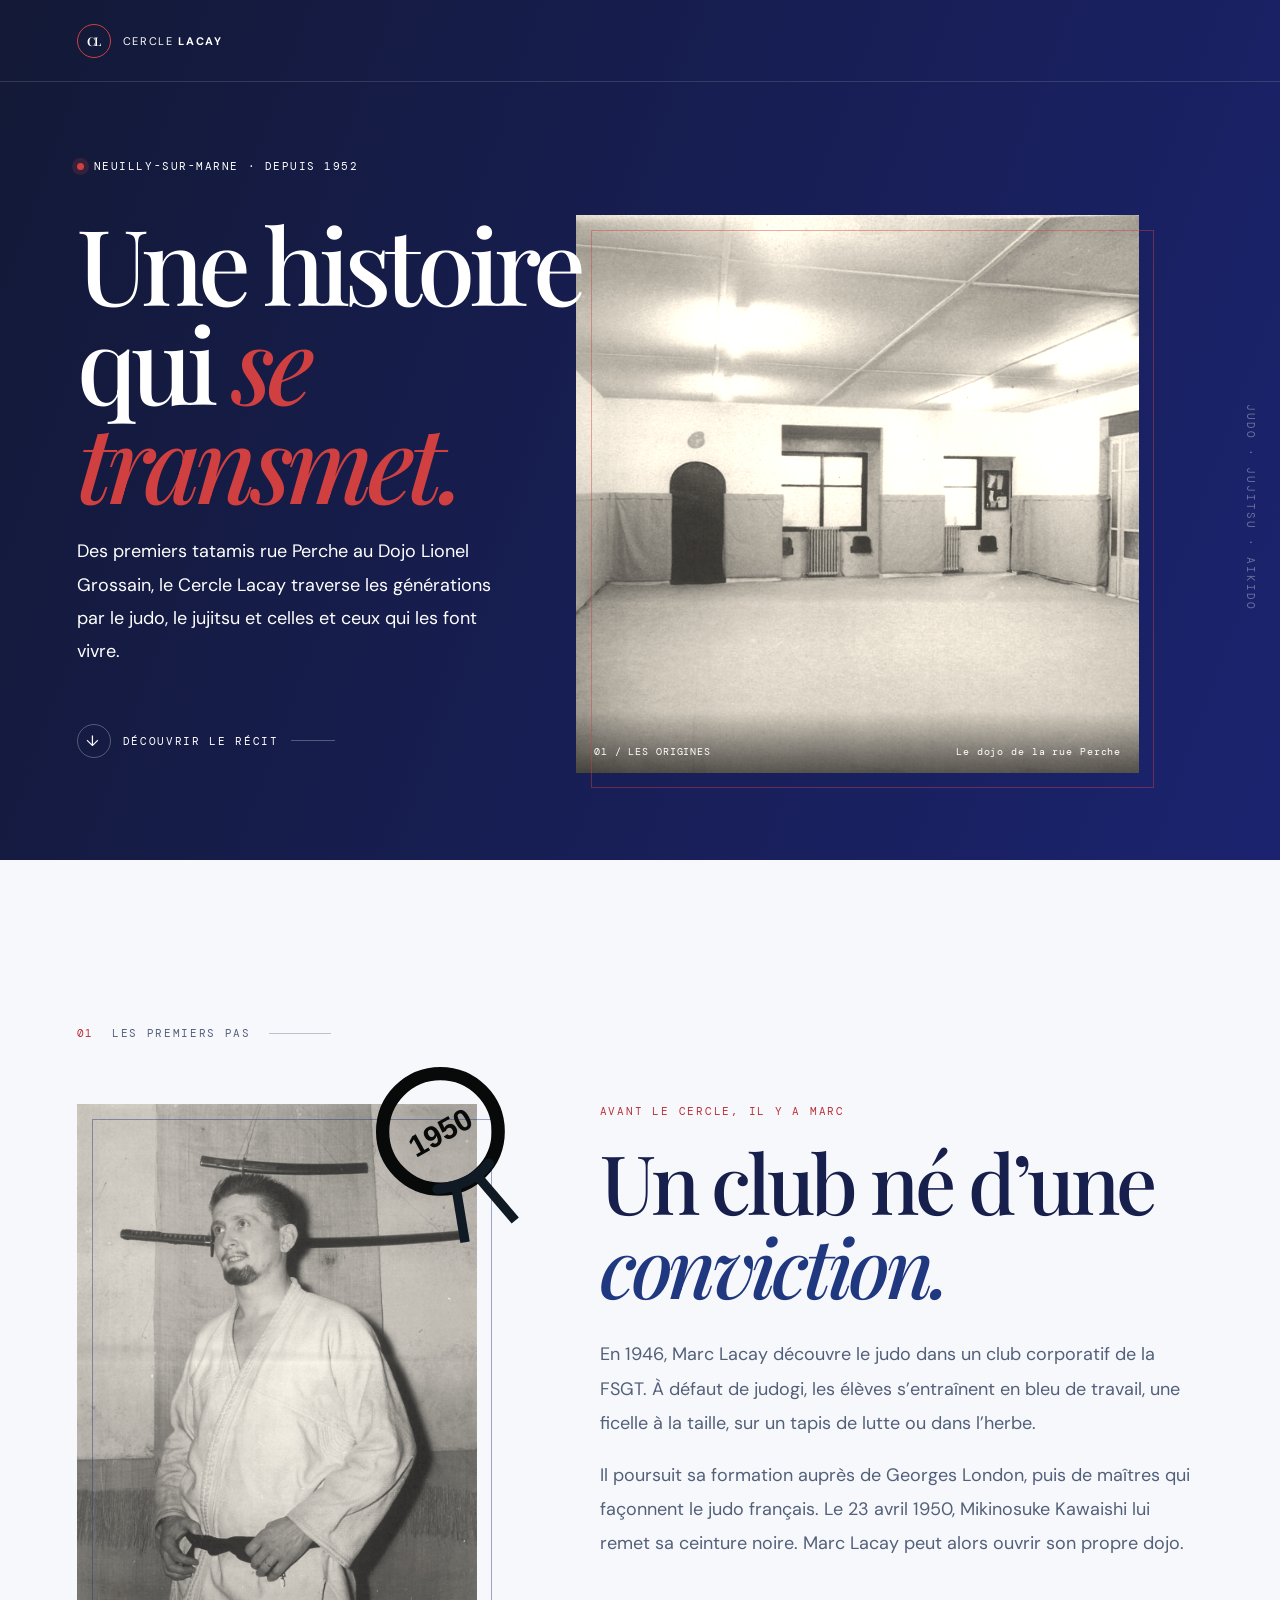
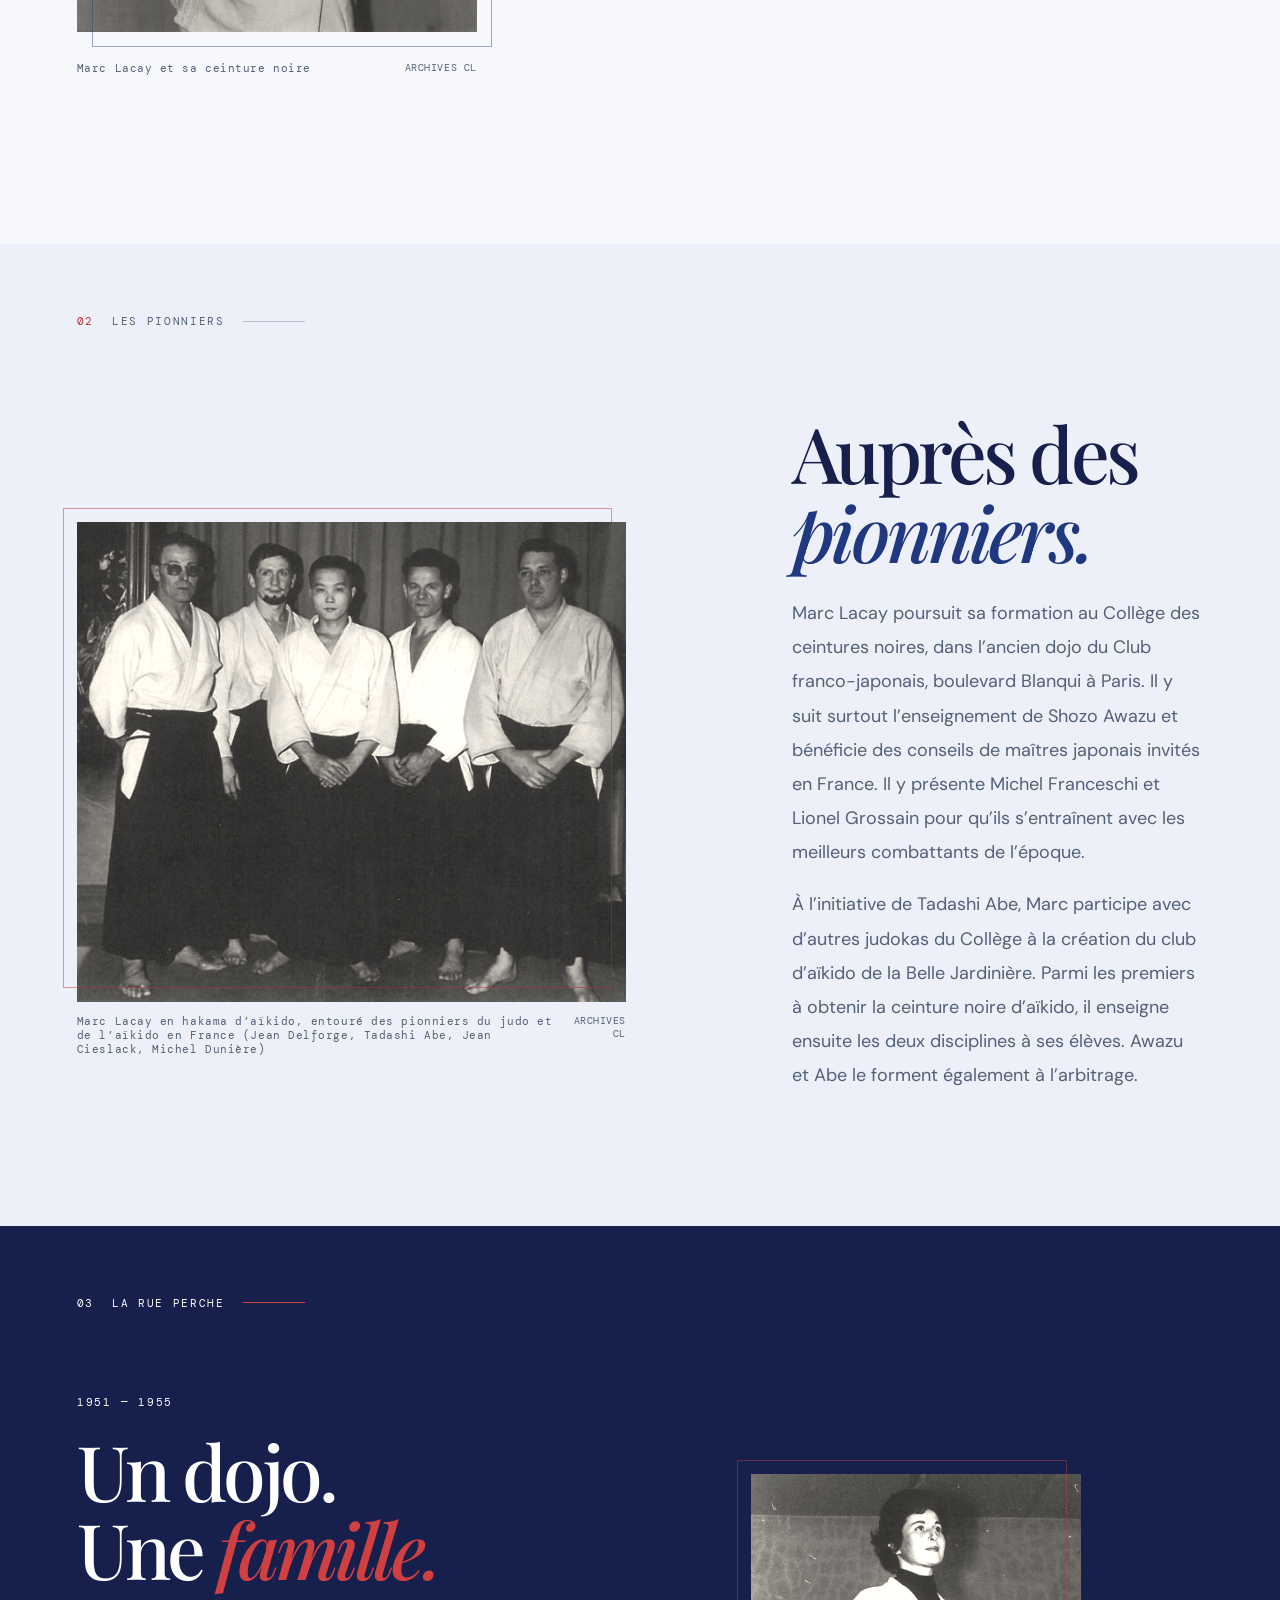
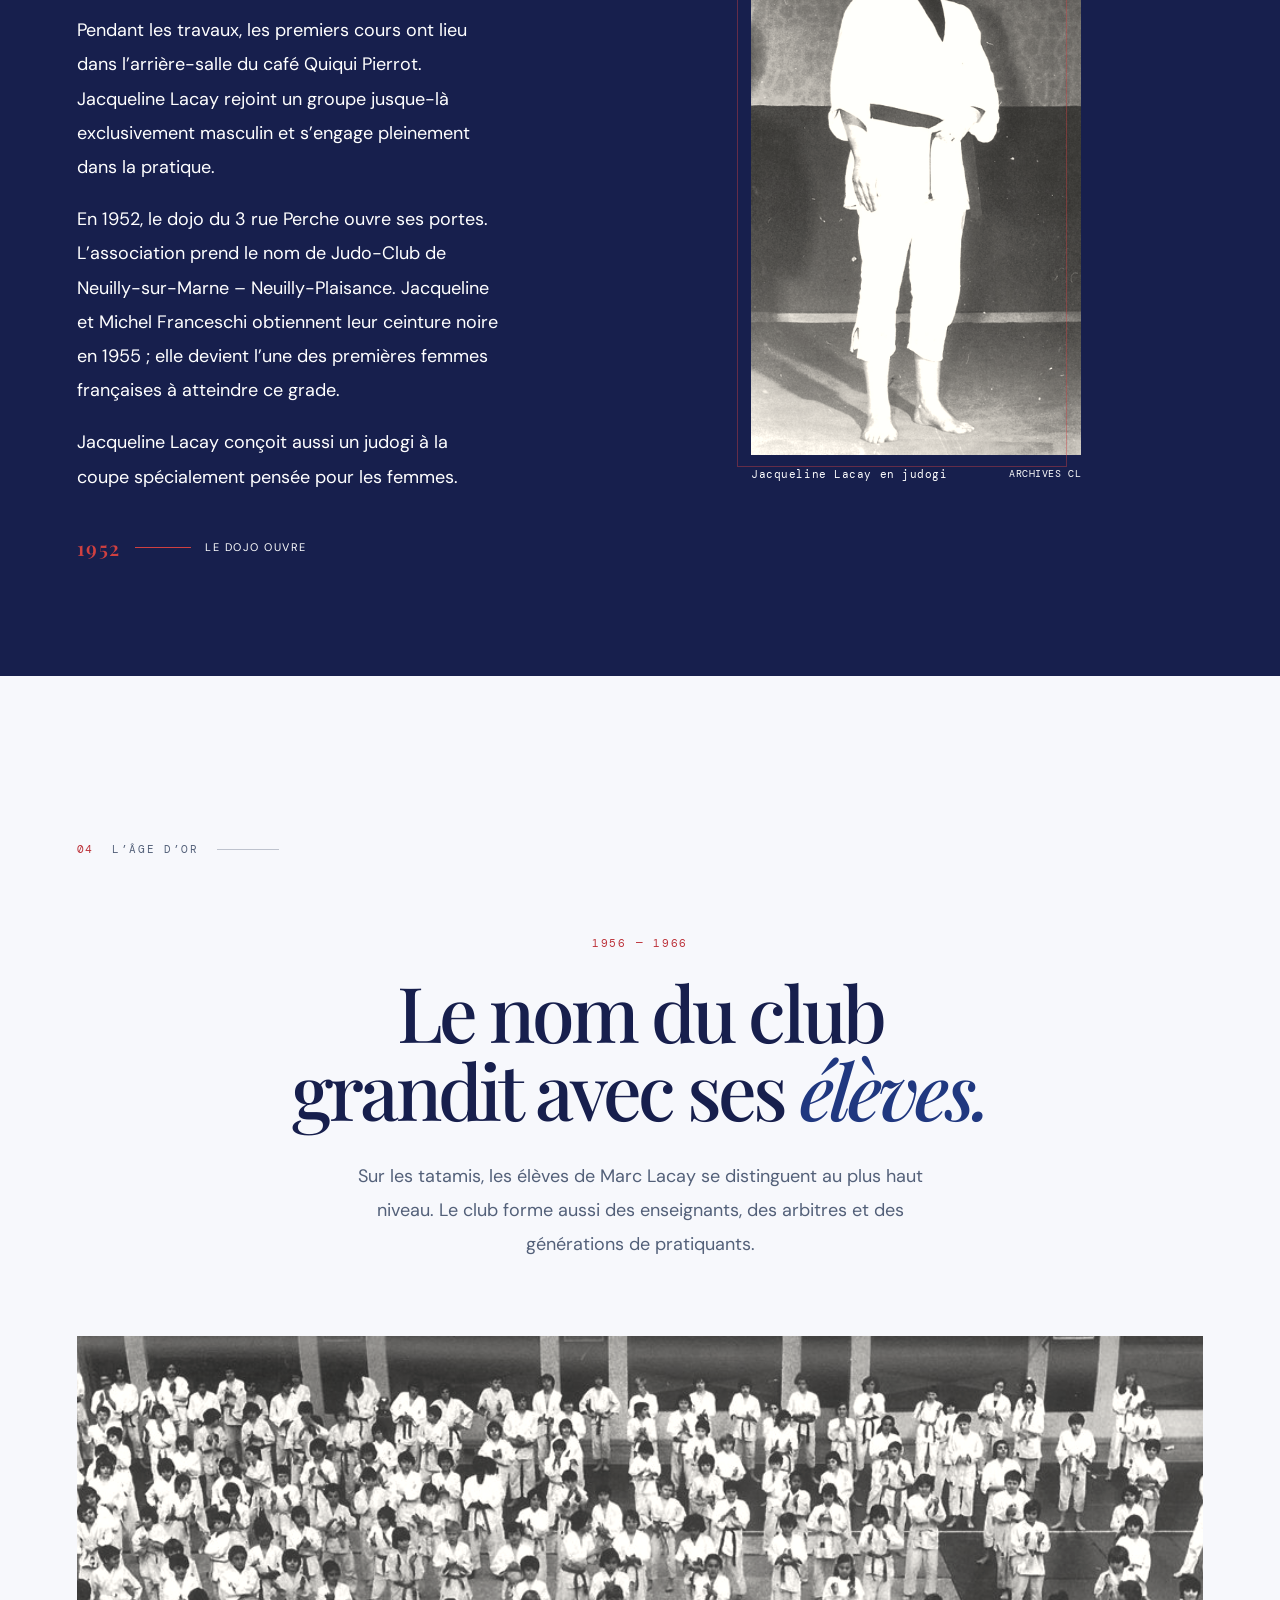
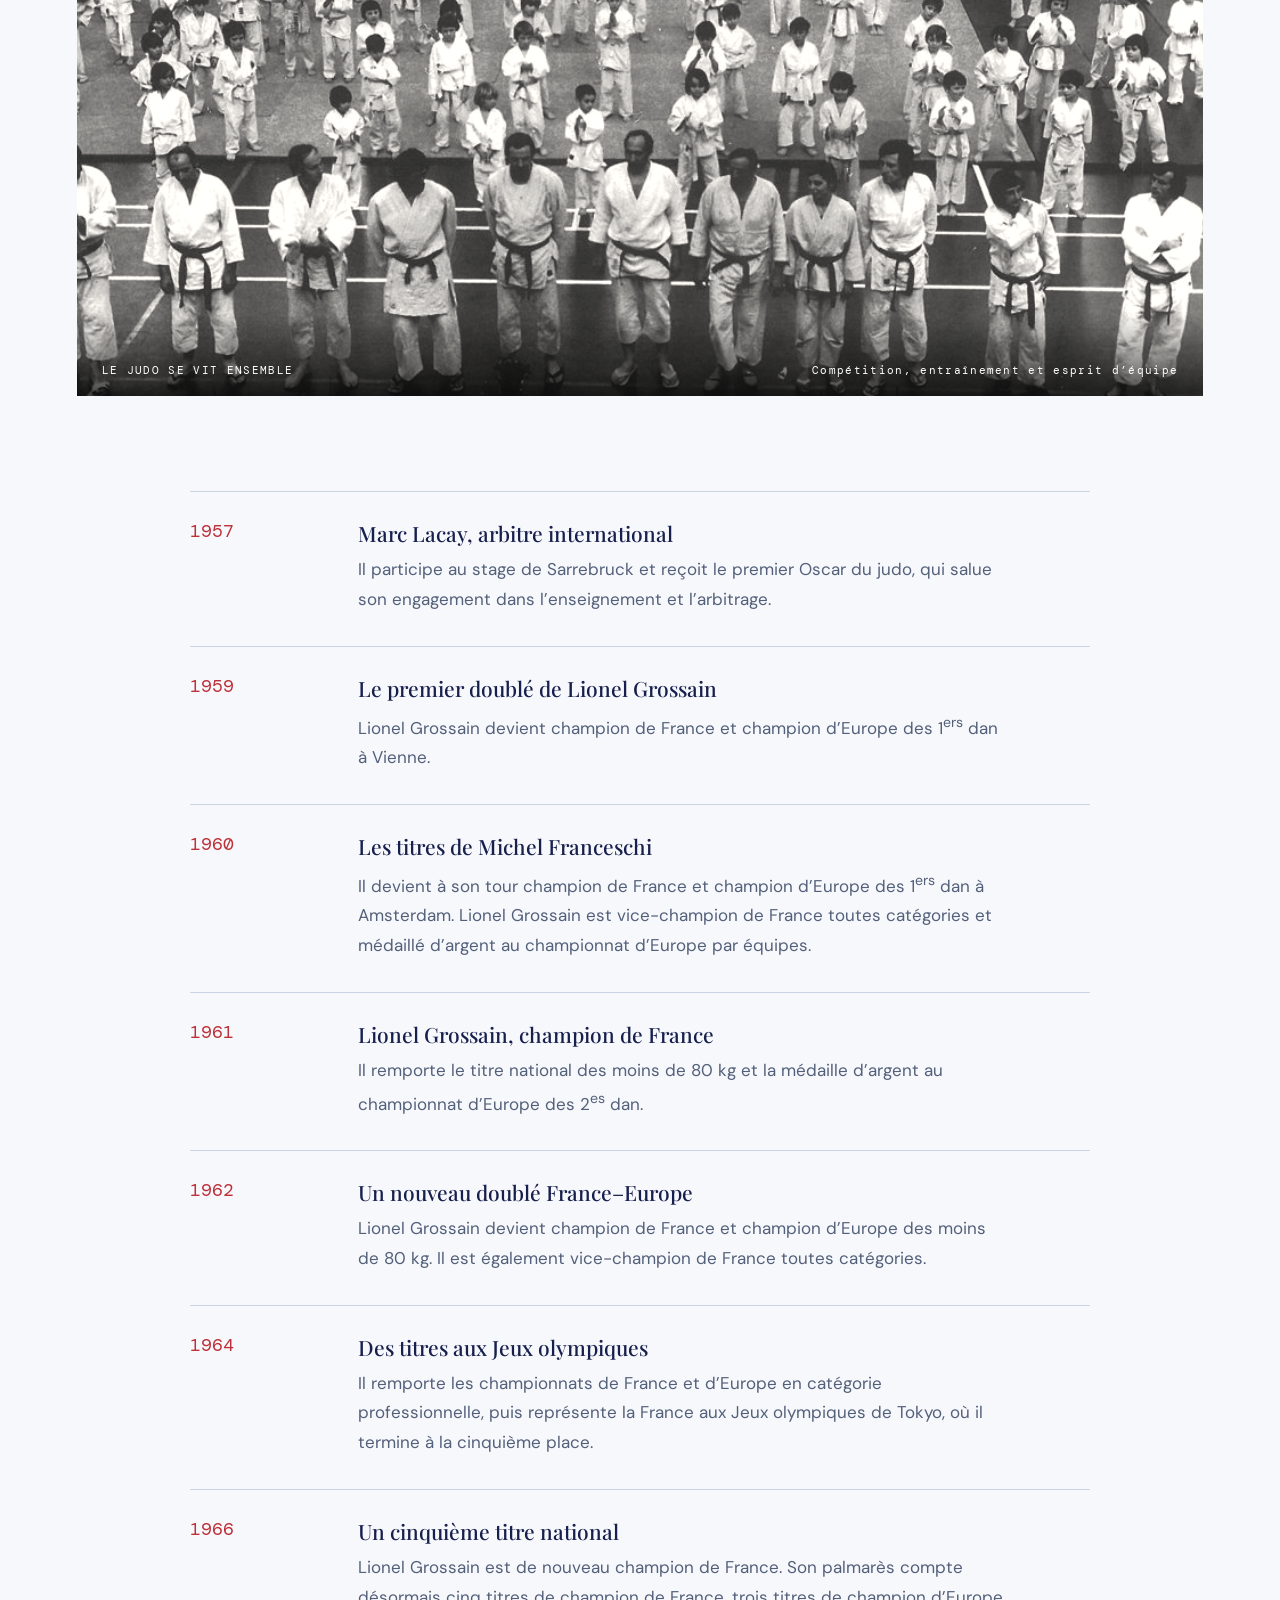
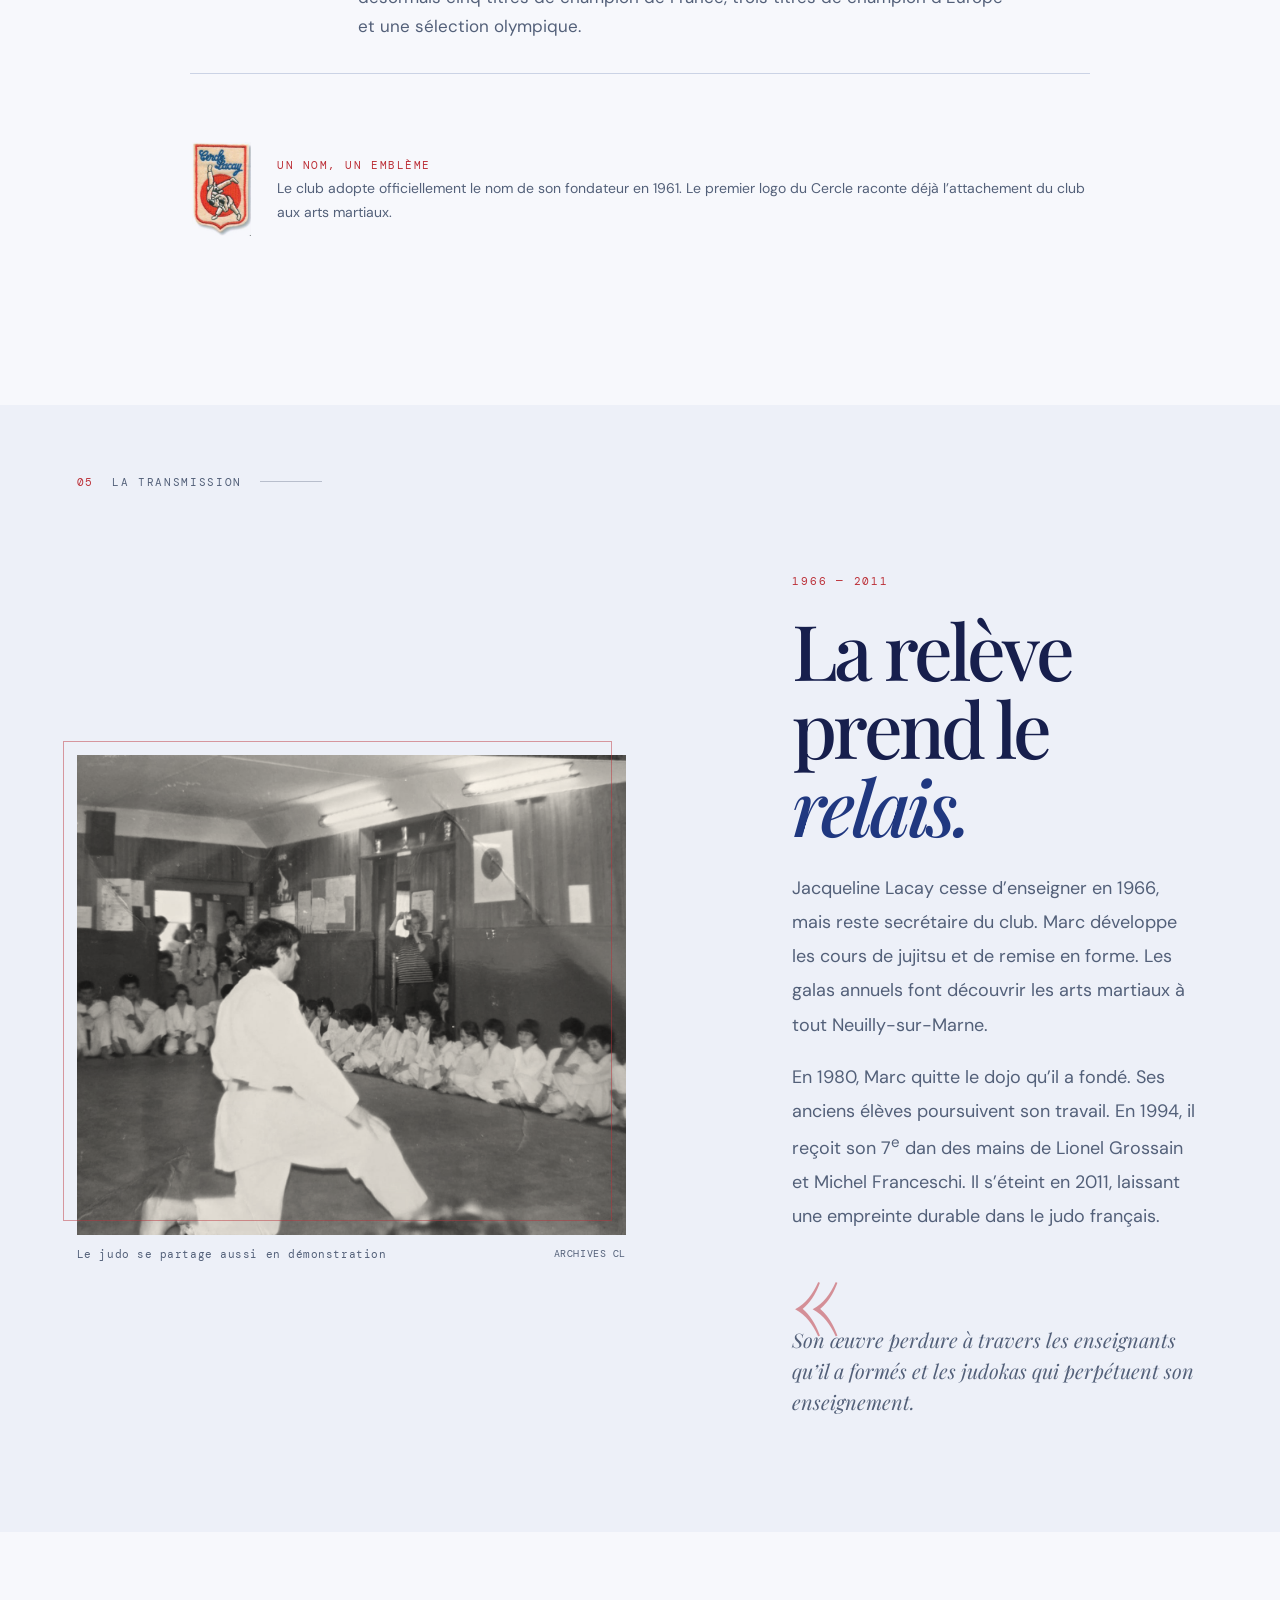
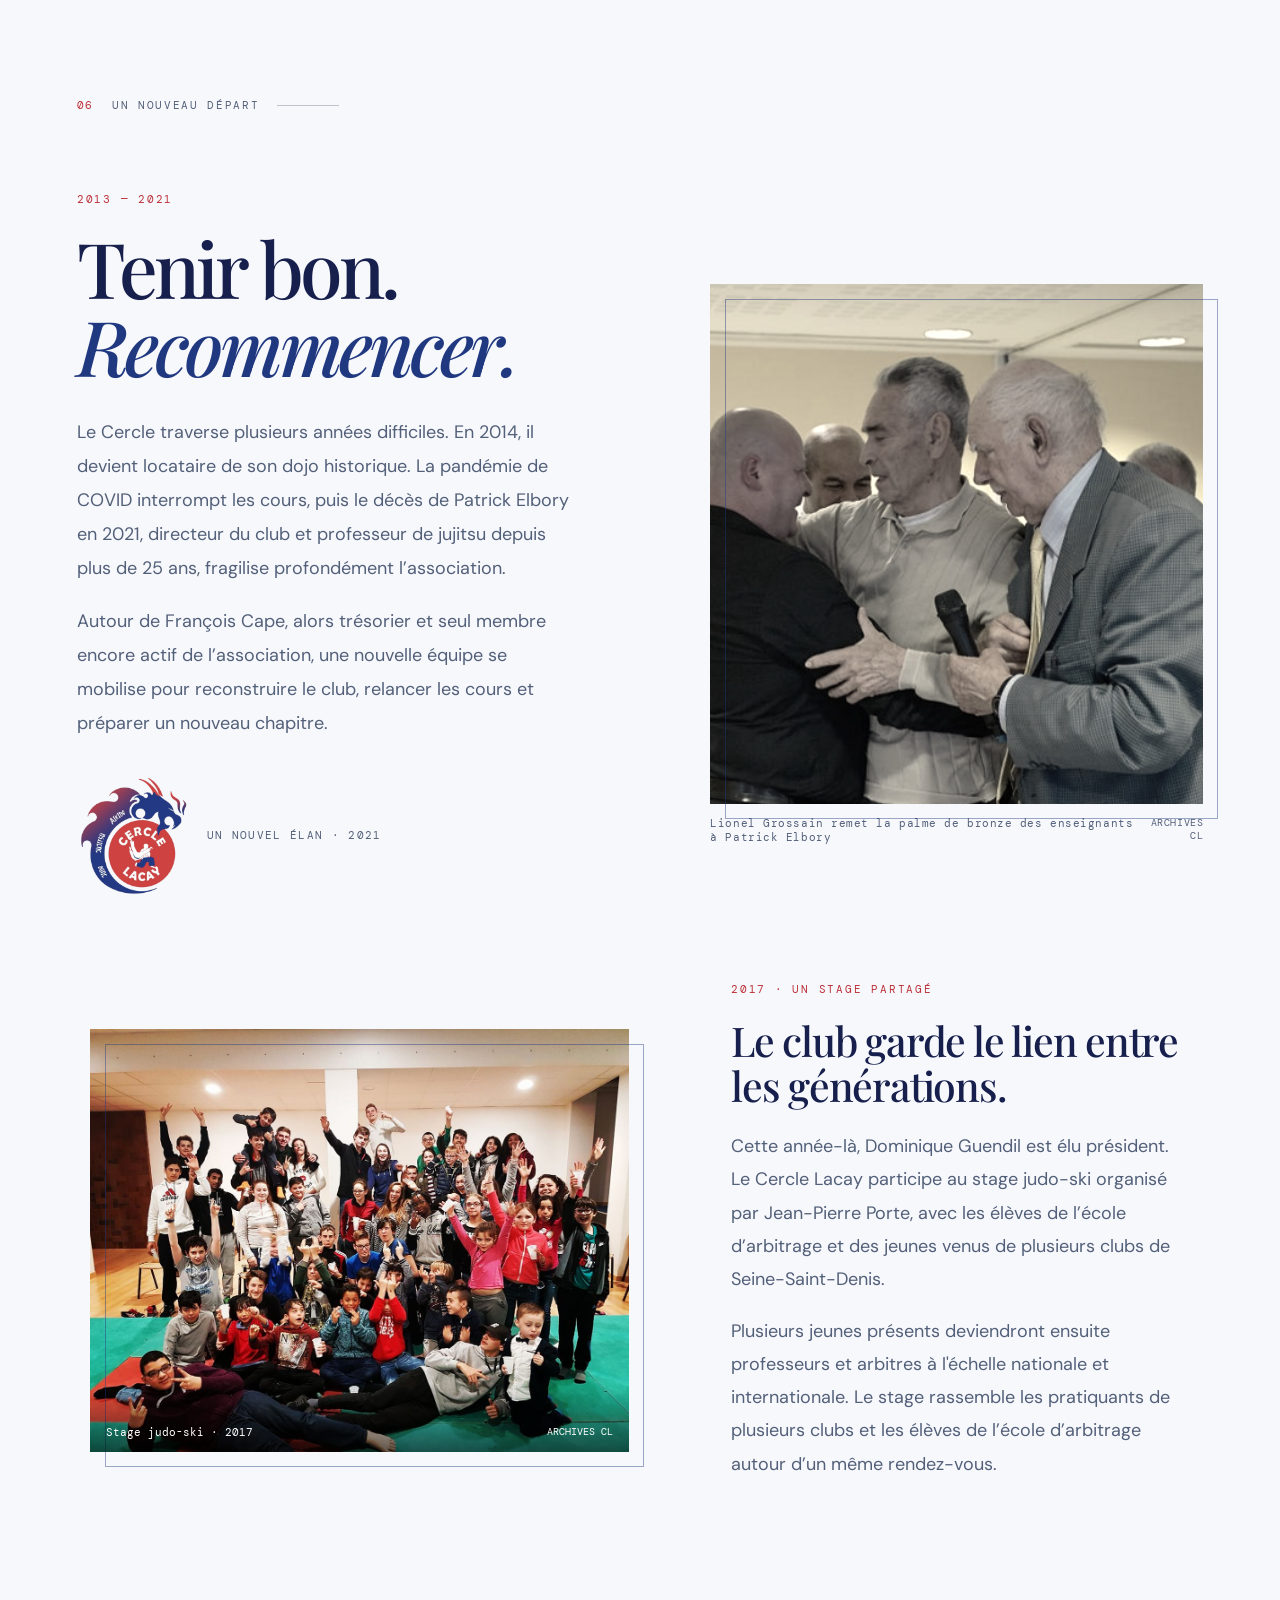
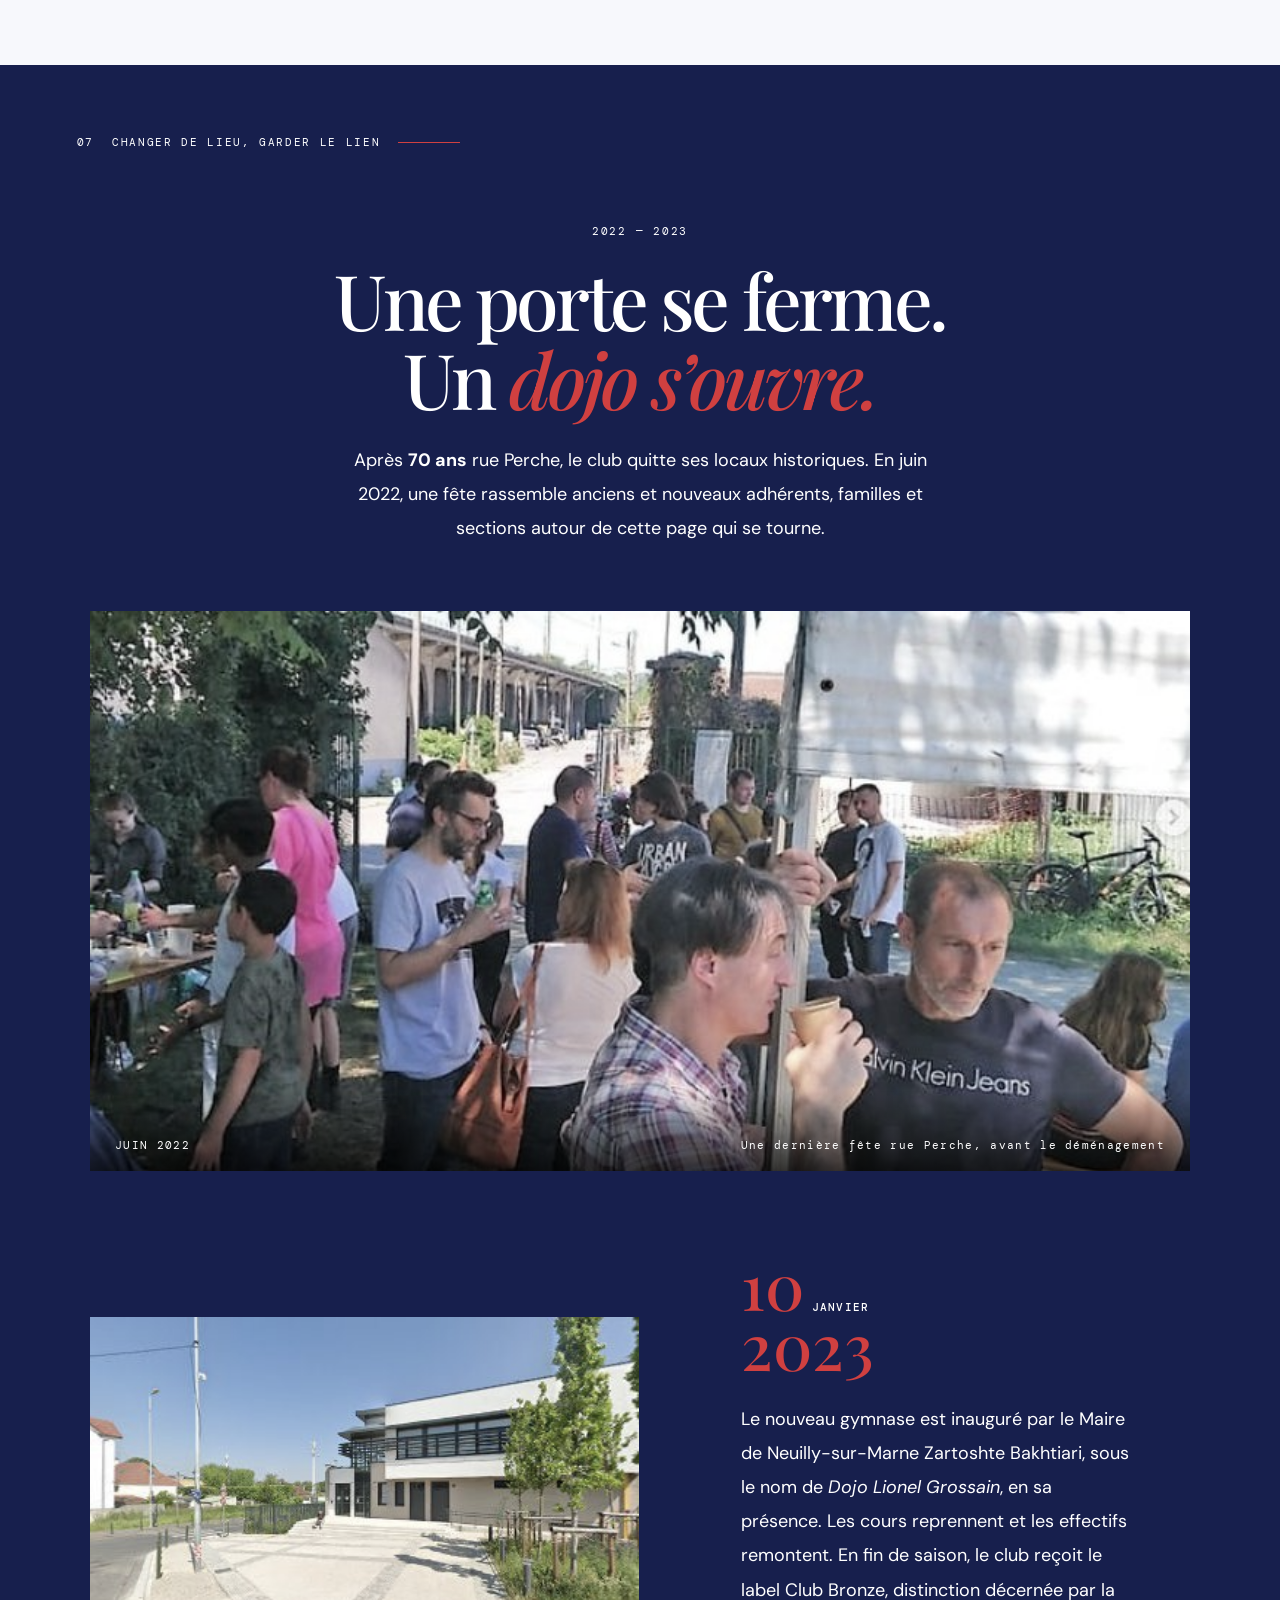
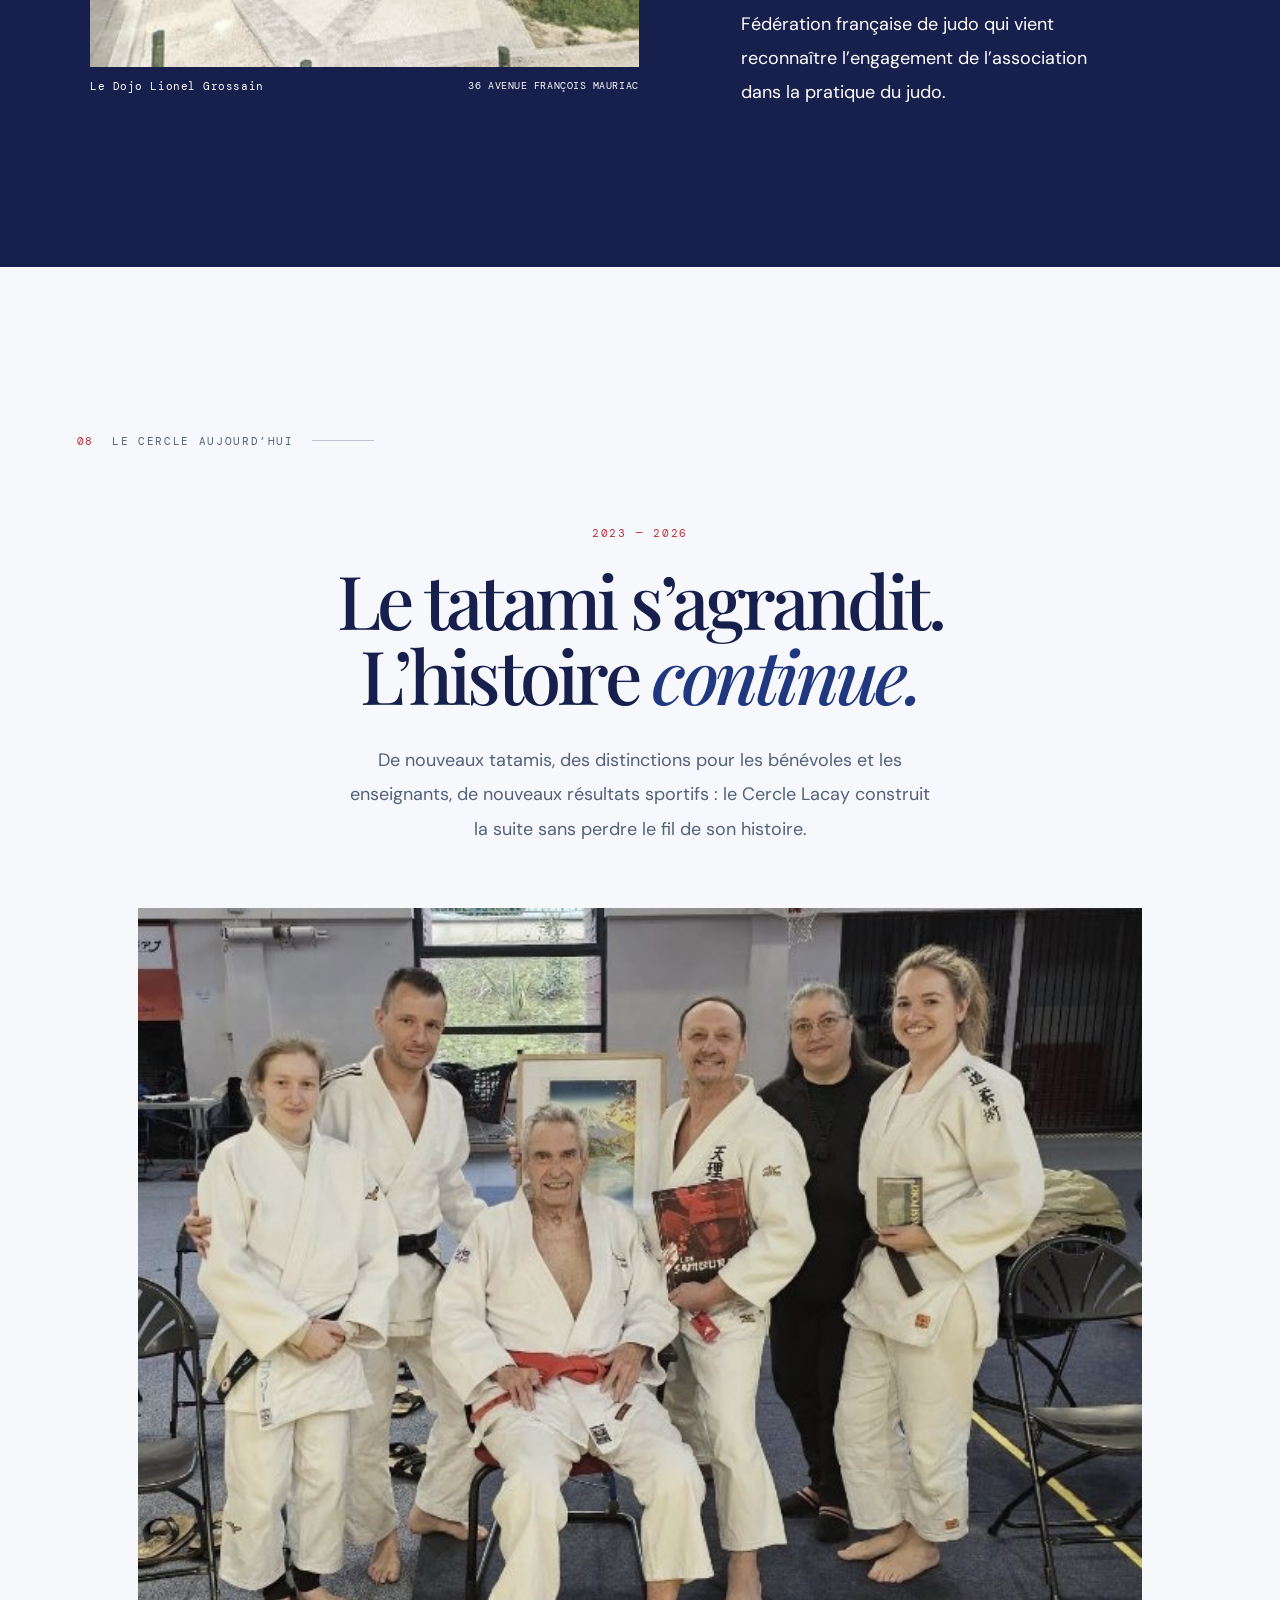
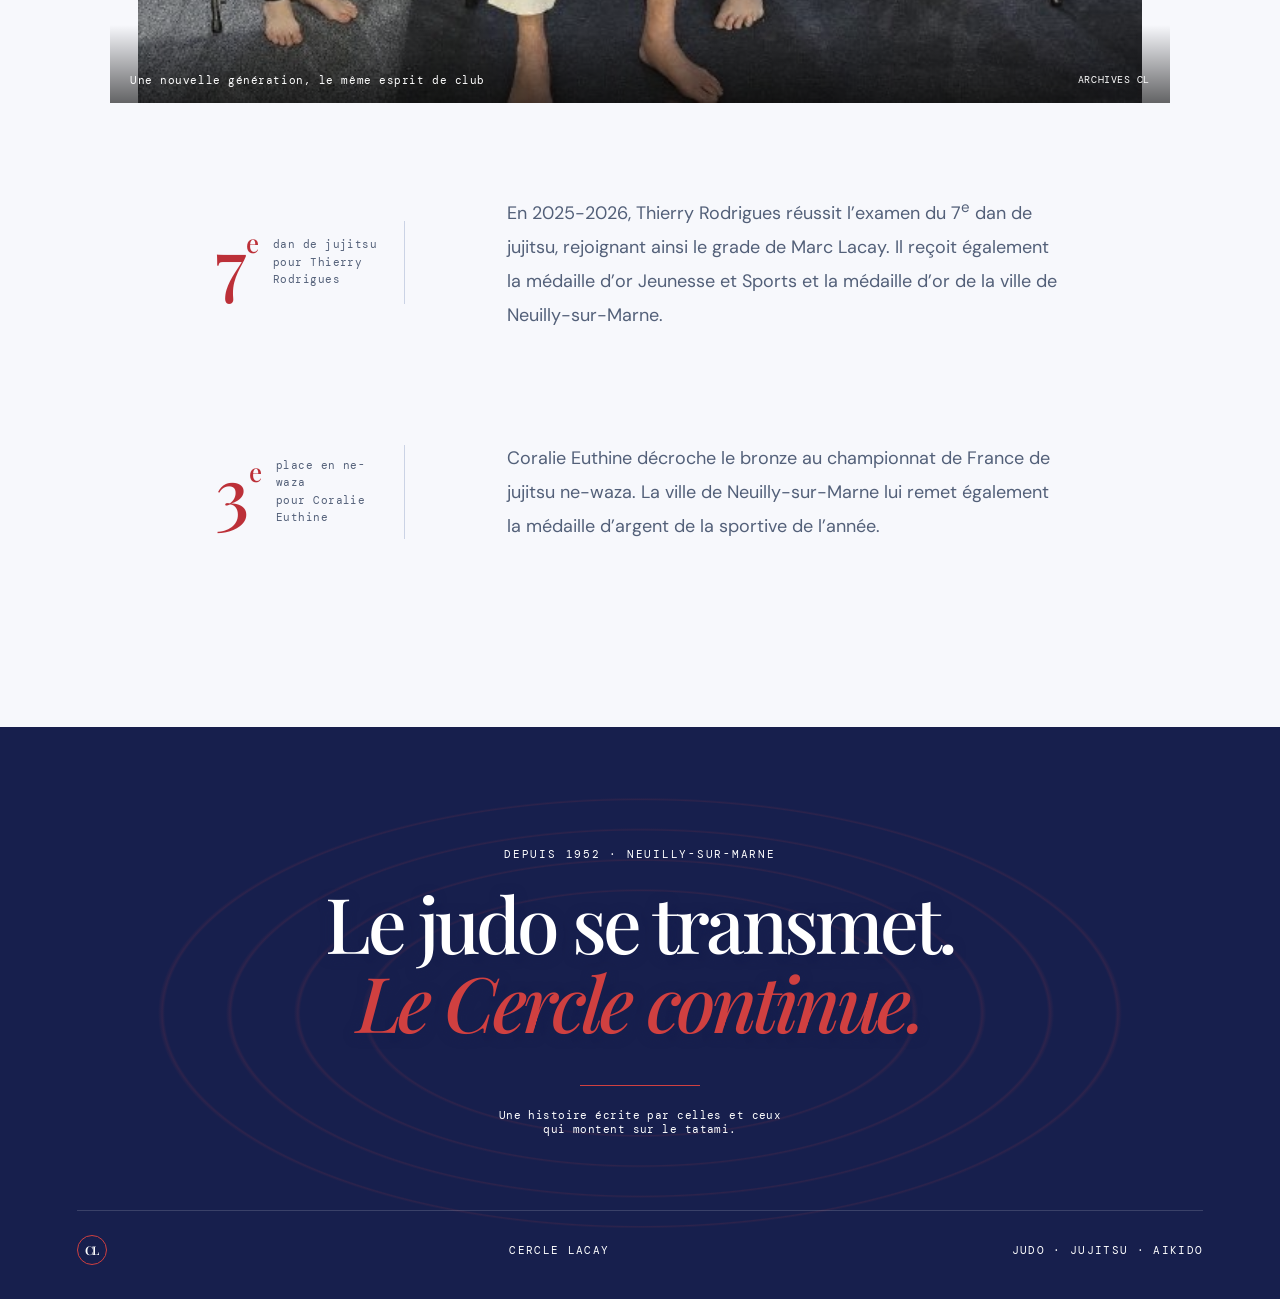
==== index.html @ c9a2aa8c "Retirer la datation d’ouverture et raccourcir les crédits photo" ====
<!doctype html>
<html lang="fr">
<head>
  <meta charset="utf-8">
  <meta name="viewport" content="width=device-width, initial-scale=1">
  <meta name="theme-color" content="#131936">
  <meta name="description" content="De 1952 à aujourd’hui, l’histoire du Cercle Marc Lacay et de celles et ceux qui transmettent le judo à Neuilly-sur-Marne.">
  <title>L’histoire du Cercle Lacay — 1952 à aujourd’hui</title>
  <link rel="preconnect" href="https://fonts.googleapis.com">
  <link rel="preconnect" href="https://fonts.gstatic.com" crossorigin>
  <link href="https://fonts.googleapis.com/css2?family=DM+Mono:wght@400;500&family=DM+Sans:wght@400;500;600;700&family=Playfair+Display:wght@500;600;700&display=swap" rel="stylesheet">
  <link rel="stylesheet" href="style.css?v=dojo-mobile">
  <script src="script.js" defer></script>
  <style>
  .chapter-image.jacqueline-photo { width: min(100%, 330px); height: auto; justify-self: center; }
  .chapter-image.jacqueline-photo img { height: auto; }

  #epilogue-finale { isolation: isolate; }
  #epilogue-finale > :not(.closing-pattern, .lacay-dragon) { z-index: 1; }
  #epilogue-finale h2 { text-shadow: 0 2px 12px var(--ink); }
  #epilogue-finale > .lacay-dragon {
    position: absolute; z-index: 0; inset: 0; overflow: hidden; pointer-events: none;
    --dragon-size: clamp(102px, 20vw, 204px);
  }
  .lacay-dragon__track {
    position: absolute; inset: 44% 0 auto; opacity: 0;
  }
  .lacay-dragon__sprite {
    display: block; position: absolute; left: clamp(12px, 8vw, 105px); top: 0;
    width: var(--dragon-size); height: auto; translate: 0 -50%; overflow: visible;
    transform-origin: 46% 57%;
    filter: drop-shadow(0 0 12px #7293f269);
  }
  .lacay-dragon.is-playing .lacay-dragon__track { animation: lacay-traverse 2.45s linear both }
  .lacay-dragon.is-playing .lacay-dragon__sprite { animation: lacay-gonfle 2.45s linear both }
  @keyframes lacay-traverse {
    0% { opacity: 0; transform: translate(-10%, 8px) }
    16% { opacity: 1; transform: translate(0, 0) }
    40% { opacity: 1; transform: translate(0, 0); animation-timing-function: cubic-bezier(.45, .02, .75, .48) }
    73% { opacity: 1; transform: translate(45%, -10px); animation-timing-function: cubic-bezier(.35, .38, .68, .82) }
    92% { opacity: .9 }
    100% { opacity: 0; transform: translate(calc(100% + var(--dragon-size)), -42px) }
  }
  @keyframes lacay-gonfle {
    0% { transform: rotate(-8deg) scale(.70, .75) }
    19% { transform: rotate(-6deg) scale(.90, .94) }
    39% { transform: rotate(-9deg) scale(1.23, 1.29) }
    49% { transform: rotate(-4deg) scale(1.29, 1.12) }
    63% { transform: rotate(2deg) scale(1.33, .92) }
    100% { transform: rotate(2deg) scale(1.25, .87) }
  }
  @media (prefers-reduced-motion: reduce) {
    #epilogue-finale > .lacay-dragon { display: none }
  }
  </style>
</head>
<body>
  <div class="reading-progress" aria-hidden="true"><span></span></div>
  <header class="topbar">
    <a class="brand" href="#top" aria-label="Cercle Lacay — début de la page">
      <span class="brand-mark">CL</span><span>CERCLE <b>LACAY</b></span>
    </a>
  </header>

  <main id="top">
    <section class="hero">
      <div class="hero-grid" aria-hidden="true"></div>
      <div class="hero-copy">
        <p class="eyebrow"><span class="dot"></span> NEUILLY-SUR-MARNE · DEPUIS 1952</p>
        <h1>Une histoire<br>qui <em>se transmet.</em></h1>
        <p class="hero-lede">Des premiers tatamis rue Perche au Dojo Lionel Grossain, le Cercle Lacay traverse les générations par le judo, le jujitsu et celles et ceux qui les font vivre.</p>
        <a class="discover" href="#recit"><span class="discover-icon">↓</span> DÉCOUVRIR LE RÉCIT <span class="discover-line"></span></a>
      </div>
      <figure class="hero-photo">
        <img src="assets/dojo-rue-perche.jpg" alt="Vue d’archive du dojo de la rue Perche" fetchpriority="high">
        <figcaption><span>01 / LES ORIGINES</span><span>Le dojo de la rue Perche</span></figcaption>
      </figure>
      <div class="hero-side-note" aria-hidden="true">JUDO · JUJITSU · AIKIDO</div>
    </section>

    <section class="intro section-pad" id="recit">
      <div class="section-kicker"><span>01</span><span>LES PREMIERS PAS</span></div>
      <figure class="intro-photo reveal">
        <div class="archive-image">
          <img src="assets/archives/image4.png" alt="Marc Lacay en judogi, tenant sa ceinture noire" loading="lazy" width="497" height="656">
          <svg class="stamp" viewBox="0 0 152 190" role="img" aria-label="1950" focusable="false">
            <circle cx="68" cy="68" r="61" fill="none" stroke="#080909" stroke-width="14"/>
            <path d="M84 124 94 185 M106 114 147 162" fill="none" stroke="#101a24" stroke-width="10"/>
            <path d="M65 129 Q102 124 119 102" fill="none" stroke="#101a24" stroke-width="11" stroke-linecap="round"/>
            <text x="68" y="69" text-anchor="middle" dominant-baseline="central" transform="rotate(-29 68 69)">1950</text>
          </svg>
        </div>
        <figcaption>Marc Lacay et sa ceinture noire <span>ARCHIVES CL</span></figcaption>
      </figure>
      <div class="intro-content reveal">
        <p class="overline">AVANT LE CERCLE, IL Y A MARC</p>
        <h2>Un club né d’une<br><em>conviction.</em></h2>
        <p>En 1946, Marc Lacay découvre le judo dans un club corporatif de la FSGT. À défaut de judogi, les élèves s’entraînent en bleu de travail, une ficelle à la taille, sur un tapis de lutte ou dans l’herbe.</p>
        <p>Il poursuit sa formation auprès de Georges London, puis de maîtres qui façonnent le judo français. Le 23 avril 1950, Mikinosuke Kawaishi lui remet sa ceinture noire. Marc Lacay peut alors ouvrir son propre dojo.</p>
      </div>
    </section>

    <section class="chapter chapter-warm" aria-labelledby="titre-pionniers">
      <div class="section-kicker"><span>02</span><span>LES PIONNIERS</span></div>
      <div class="chapter-layout">
        <figure class="chapter-image reveal">
          <img src="assets/premieres-annees.jpg" alt="Marc Lacay en hakama aux côtés de pionniers du judo et de l’aïkido" loading="lazy">
          <figcaption>Marc Lacay en hakama d’aïkido, entouré des pionniers du judo et de l’aïkido en France (Jean Delforge, Tadashi Abe, Jean Cieslack, Michel Dunière)<span>ARCHIVES CL</span></figcaption>
        </figure>
        <div class="chapter-copy reveal">
          <h2 id="titre-pionniers">Auprès des <em>pionniers.</em></h2>
          <p>Marc Lacay poursuit sa formation au Collège des ceintures noires, dans l’ancien dojo du Club franco-japonais, boulevard Blanqui à Paris. Il y suit surtout l’enseignement de Shozo Awazu et bénéficie des conseils de maîtres japonais invités en France. Il y présente Michel Franceschi et Lionel Grossain pour qu’ils s’entraînent avec les meilleurs combattants de l’époque.</p>
          <p>À l’initiative de Tadashi Abe, Marc participe avec d’autres judokas du Collège à la création du club d’aïkido de la Belle Jardinière. Parmi les premiers à obtenir la ceinture noire d’aïkido, il enseigne ensuite les deux disciplines à ses élèves. Awazu et Abe le forment également à l’arbitrage.</p>
        </div>
      </div>
    </section>

    <section class="chapter chapter-dark">
      <div class="section-kicker light"><span>03</span><span>LA RUE PERCHE</span></div>
      <div class="chapter-layout">
        <div class="chapter-copy reveal">
          <p class="overline">1951 — 1955</p>
          <h2>Un dojo.<br>Une <em>famille.</em></h2>
          <p>Pendant les travaux, les premiers cours ont lieu dans l’arrière-salle du café Quiqui Pierrot. Jacqueline Lacay rejoint un groupe jusque-là exclusivement masculin et s’engage pleinement dans la pratique.</p>
          <p>En 1952, le dojo du 3 rue Perche ouvre ses portes. L’association prend le nom de Judo-Club de Neuilly-sur-Marne – Neuilly-Plaisance. Jacqueline et Michel Franceschi obtiennent leur ceinture noire en 1955 ; elle devient l’une des premières femmes françaises à atteindre ce grade.</p>
          <p>Jacqueline Lacay conçoit aussi un judogi à la coupe spécialement pensée pour les femmes.</p>
          <div class="year-marker"><span>1952</span><span class="marker-rule"></span><span>LE DOJO OUVRE</span></div>
        </div>
        <figure class="chapter-image jacqueline-photo reveal">
          <img src="assets/archives/image7.png" alt="Jacqueline Lacay debout en judogi, la ceinture noire nouée à la taille" width="456" height="802" loading="lazy">
          <figcaption>Jacqueline Lacay en judogi <span>ARCHIVES CL</span></figcaption>
        </figure>
      </div>
    </section>

    <section class="interlude section-pad">
      <div class="section-kicker"><span>04</span><span>L’ÂGE D’OR</span></div>
      <div class="interlude-heading reveal">
        <p class="overline">1956 — 1966</p>
        <h2>Le nom du club<br>grandit avec ses <em>élèves.</em></h2>
        <p>Sur les tatamis, les élèves de Marc Lacay se distinguent au plus haut niveau. Le club forme aussi des enseignants, des arbitres et des générations de pratiquants.</p>
      </div>
      <figure class="wide-photo reveal">
        <img src="assets/judo-en-equipe.jpg" alt="Judokas réunis lors d’un rassemblement sportif" loading="lazy">
        <figcaption><span>LE JUDO SE VIT ENSEMBLE</span><span>Compétition, entraînement et esprit d’équipe</span></figcaption>
      </figure>
      <div class="milestones">
        <article class="milestone reveal"><span class="milestone-year">1957</span><div><h3>Marc Lacay, arbitre international</h3><p>Il participe au stage de Sarrebruck et reçoit le premier Oscar du judo, qui salue son engagement dans l’enseignement et l’arbitrage.</p></div></article>
        <article class="milestone reveal"><span class="milestone-year">1959</span><div><h3>Le premier doublé de Lionel Grossain</h3><p>Lionel Grossain devient champion de France et champion d’Europe des 1<sup>ers</sup> dan à Vienne.</p></div></article>
        <article class="milestone reveal"><span class="milestone-year">1960</span><div><h3>Les titres de Michel Franceschi</h3><p>Il devient à son tour champion de France et champion d’Europe des 1<sup>ers</sup> dan à Amsterdam. Lionel Grossain est vice-champion de France toutes catégories et médaillé d’argent au championnat d’Europe par équipes.</p></div></article>
        <article class="milestone reveal"><span class="milestone-year">1961</span><div><h3>Lionel Grossain, champion de France</h3><p>Il remporte le titre national des moins de 80 kg et la médaille d’argent au championnat d’Europe des 2<sup>es</sup> dan.</p></div></article>
        <article class="milestone reveal"><span class="milestone-year">1962</span><div><h3>Un nouveau doublé France–Europe</h3><p>Lionel Grossain devient champion de France et champion d’Europe des moins de 80 kg. Il est également vice-champion de France toutes catégories.</p></div></article>
        <article class="milestone reveal"><span class="milestone-year">1964</span><div><h3>Des titres aux Jeux olympiques</h3><p>Il remporte les championnats de France et d’Europe en catégorie professionnelle, puis représente la France aux Jeux olympiques de Tokyo, où il termine à la cinquième place.</p></div></article>
        <article class="milestone reveal"><span class="milestone-year">1966</span><div><h3>Un cinquième titre national</h3><p>Lionel Grossain est de nouveau champion de France. Son palmarès compte désormais cinq titres de champion de France, trois titres de champion d’Europe et une sélection olympique.</p></div></article>
      </div>
      <div class="emblem-row reveal"><img src="assets/premier-embleme.jpg" alt="Premier emblème du Cercle Lacay" loading="lazy"><p><span>UN NOM, UN EMBLÈME</span><br>Le club adopte officiellement le nom de son fondateur en 1961. Le premier logo du Cercle raconte déjà l’attachement du club aux arts martiaux.</p></div>
    </section>

    <section class="chapter chapter-warm">
      <div class="section-kicker"><span>05</span><span>LA TRANSMISSION</span></div>
      <div class="chapter-layout reverse">
        <figure class="chapter-image reveal">
          <img src="assets/demonstration-judo.jpg" alt="Démonstration de judo devant un public" loading="lazy">
          <figcaption>Le judo se partage aussi en démonstration <span>ARCHIVES CL</span></figcaption>
        </figure>
        <div class="chapter-copy reveal">
          <p class="overline">1966 — 2011</p>
          <h2>La relève<br>prend le <em>relais.</em></h2>
          <p>Jacqueline Lacay cesse d’enseigner en 1966, mais reste secrétaire du club. Marc développe les cours de jujitsu et de remise en forme. Les galas annuels font découvrir les arts martiaux à tout Neuilly-sur-Marne.</p>
          <p>En 1980, Marc quitte le dojo qu’il a fondé. Ses anciens élèves poursuivent son travail. En 1994, il reçoit son 7<sup>e</sup> dan des mains de Lionel Grossain et Michel Franceschi. Il s’éteint en 2011, laissant une empreinte durable dans le judo français.</p>
          <div class="quote-mark">«</div><blockquote>Son œuvre perdure à travers les enseignants qu’il a formés et les judokas qui perpétuent son enseignement.</blockquote>
        </div>
      </div>
    </section>

    <section class="turning-point section-pad">
      <div class="section-kicker"><span>06</span><span>UN NOUVEAU DÉPART</span></div>
      <div class="turning-grid">
        <div class="turning-copy reveal">
          <p class="overline">2013 — 2021</p>
          <h2>Tenir bon.<br><em>Recommencer.</em></h2>
          <p>Le Cercle traverse plusieurs années difficiles. En 2014, il devient locataire de son dojo historique. La pandémie de COVID interrompt les cours, puis le décès de Patrick Elbory en 2021, directeur du club et professeur de jujitsu depuis plus de 25 ans, fragilise profondément l’association.</p>
          <p>Autour de François Cape, alors trésorier et seul membre encore actif de l’association, une nouvelle équipe se mobilise pour reconstruire le club, relancer les cours et préparer un nouveau chapitre.</p>
          <div class="logo-card"><img src="assets/logo-cercle-lacay.png" alt="Logo créé pour le renouveau du Cercle Lacay en 2021" loading="lazy"><span>UN NOUVEL ÉLAN · 2021</span></div>
        </div>
        <figure class="turning-photo reveal">
          <img src="assets/archives/image35.png" alt="Trois hommes réunis lors de la remise d’une distinction, dont l’un tient un microphone" loading="lazy" width="530" height="427">
          <figcaption>Lionel Grossain remet la palme de bronze des enseignants à Patrick Elbory <span>ARCHIVES CL</span></figcaption>
        </figure>
      </div>
      <div class="ski-story reveal">
        <div class="ski-copy">
          <p class="overline">2017 · UN STAGE PARTAGÉ</p>
          <h3>Le club garde le lien entre les générations.</h3>
          <p>Cette année-là, Dominique Guendil est élu président. Le Cercle Lacay participe au stage judo-ski organisé par Jean-Pierre Porte, avec les élèves de l’école d’arbitrage et des jeunes venus de plusieurs clubs de Seine-Saint-Denis.</p>
          <p>Plusieurs jeunes présents deviendront ensuite professeurs et arbitres à l'échelle nationale et internationale. Le stage rassemble les pratiquants de plusieurs clubs et les élèves de l’école d’arbitrage autour d’un même rendez-vous.</p>
        </div>
        <figure class="ski-photo">
          <img src="assets/stage-judo-ski-2017.jpg" alt="Groupe réuni au stage judo-ski 2017" loading="lazy">
          <figcaption>Stage judo-ski · 2017 <span>ARCHIVES CL</span></figcaption>
        </figure>
      </div>
    </section>

    <section class="chapter chapter-dark move-chapter">
      <div class="section-kicker light"><span>07</span><span>CHANGER DE LIEU, GARDER LE LIEN</span></div>
      <div class="move-head reveal">
        <p class="overline">2022 — 2023</p>
        <h2>Une porte se ferme.<br>Un <em>dojo s’ouvre.</em></h2>
        <p>Après <b>70 ans</b> rue Perche, le club quitte ses locaux historiques. En juin 2022, une fête rassemble anciens et nouveaux adhérents, familles et sections autour de cette page qui se tourne.</p>
      </div>
      <figure class="wide-photo move-photo reveal">
        <img src="assets/fete-2022.jpg" alt="Fête du club organisée avant le déménagement en 2022" loading="lazy">
        <figcaption><span>JUIN 2022</span><span>Une dernière fête rue Perche, avant le déménagement</span></figcaption>
      </figure>
      <div class="new-dojo reveal">
        <div class="new-dojo-copy"><span class="big-year">10<span> JANVIER</span><br>2023</span><p>Le nouveau gymnase est inauguré par le Maire de Neuilly-sur-Marne Zartoshte Bakhtiari, sous le nom de <i>Dojo Lionel Grossain</i>, en sa présence. Les cours reprennent et les effectifs remontent. En fin de saison, le club reçoit le label Club Bronze, distinction décernée par la Fédération française de judo qui vient reconnaître l’engagement de l’association dans la pratique du judo.</p></div>
        <figure><img src="assets/dojo-lionel-grossain.jpg" alt="Le Dojo Lionel Grossain à Neuilly-sur-Marne" loading="lazy"><figcaption>Le Dojo Lionel Grossain <span>36 AVENUE FRANÇOIS MAURIAC</span></figcaption></figure>
      </div>
    </section>

    <section class="present section-pad" id="epilogue">
      <div class="section-kicker"><span>08</span><span>LE CERCLE AUJOURD’HUI</span></div>
      <div class="present-intro reveal"><p class="overline">2023 — 2026</p><h2>Le tatami s’agrandit.<br>L’histoire <em>continue.</em></h2><p>De nouveaux tatamis, des distinctions pour les bénévoles et les enseignants, de nouveaux résultats sportifs : le Cercle Lacay construit la suite sans perdre le fil de son histoire.</p></div>
      <figure class="present-photo reveal"><img src="assets/club-aujourdhui.jpg" alt="Membres du Cercle Lacay réunis au dojo" loading="lazy"><figcaption>Une nouvelle génération, le même esprit de club <span>ARCHIVES CL</span></figcaption></figure>
      <div class="present-bottom reveal">
        <div class="present-stat"><strong>7<sup>e</sup></strong><span>dan de jujitsu<br>pour Thierry Rodrigues</span></div>
        <p>En 2025-2026, Thierry Rodrigues réussit l’examen du 7<sup>e</sup> dan de jujitsu, rejoignant ainsi le grade de Marc Lacay. Il reçoit également la médaille d’or Jeunesse et Sports et la médaille d’or de la ville de Neuilly-sur-Marne.</p>
      </div>
      <div class="present-bottom reveal">
        <div class="present-stat"><strong>3<sup>e</sup></strong><span>place en ne-waza<br>pour Coralie Euthine</span></div>
        <p>Coralie Euthine décroche le bronze au championnat de France de jujitsu ne-waza. La ville de Neuilly-sur-Marne lui remet également la médaille d’argent de la sportive de l’année.</p>
      </div>
    </section>

    <footer class="closing" id="epilogue-finale">
      <div class="closing-pattern" aria-hidden="true"></div>
      <div class="lacay-dragon" aria-hidden="true">
        <div class="lacay-dragon__track">
          <svg class="lacay-dragon__sprite" viewBox="0 0 175 190" focusable="false">
            <defs>
              <clipPath id="lacay-dragon-outline">
                <path clip-rule="evenodd" d="M0 0H175V190H0Z M48 123.5a53.3 53 0 1 0 106.6 0a53.3 53 0 1 0-106.6 0Z"/>
              </clipPath>
              <clipPath id="lacay-dragon-body">
                <rect width="175" height="119"/>
              </clipPath>
              <clipPath id="lacay-dragon-original-tail">
                <rect y="119" width="175" height="71"/>
              </clipPath>
              <image id="lacay-dragon-logo"  width="175" height="190" href="[data-uri]"/>
            </defs>
            <path class="lacay-dragon__tail" opacity="0" fill="#233982" stroke="#8191c2" stroke-width=".8"/>
            <g clip-path="url(#lacay-dragon-outline)">
              <use class="lacay-dragon__original-tail" href="#lacay-dragon-logo" clip-path="url(#lacay-dragon-original-tail)"/>
              <use href="#lacay-dragon-logo" clip-path="url(#lacay-dragon-body)"/>
            </g>
          </svg>
        </div>
      </div>
      <p class="overline">DEPUIS 1952 · NEUILLY-SUR-MARNE</p>
      <h2>Le judo se transmet.<br><em>Le Cercle continue.</em></h2>
      <div class="closing-rule"></div>
      <p class="closing-note">Une histoire écrite par celles et ceux <br>qui montent sur le tatami.</p>
      <div class="closing-signature"><span class="brand-mark">CL</span><span>CERCLE LACAY</span><span>JUDO · JUJITSU · AIKIDO</span></div>
    </footer>
  </main>
  <button class="to-top" type="button" aria-label="Revenir en haut">↑</button>
  <script>
(() => {
  const closing = document.getElementById('epilogue-finale');
  const dragon = closing.querySelector('.lacay-dragon');
  const reducedMotion = matchMedia('(prefers-reduced-motion: reduce)');

  const track = dragon.querySelector('.lacay-dragon__track');
  const tail = dragon.querySelector('.lacay-dragon__tail');
  const originalTail = dragon.querySelector('.lacay-dragon__original-tail');

  // Coupe transversale de la queue dans le repère du logo : centre x/y et demi-largeur.
  const tailSections = [
    [32.5, 115, 10.5], [32, 125, 10.5], [32.5, 136, 10.7],
    [35, 147, 10.8], [40.5, 158, 10.1], [48, 168, 9.1],
    [57.5, 176, 7.5], [69, 181, 5.1], [81, 184, 3.6],
    [93, 184.5, 2.6], [104, 183.5, 1.5], [115, 181.7, .65],
    [125, 178.2, .1]
  ];

  const segments = tailSections.slice(1).map(([x, y], i) => {
    const dx = x - tailSections[i][0];
    const dy = y - tailSections[i][1];
    return { angle: Math.atan2(dy, dx), length: Math.hypot(dx, dy) };
  });
  const tailLength = segments.reduce((length, segment) => length + segment.length, 0);

  function smoothstep(start, end, value) {
    const t = Math.max(0, Math.min(1, (value - start) / (end - start)));
    return t * t * (3 - 2 * t);
  }

  function tailOutline(progress) {
    const unfurl = smoothstep(.405, .56, progress);
    const waveStrength = smoothstep(.45, .61, progress);
    const phase = (progress - .47) * 7 * Math.PI;
    let distance = 0;
    let [x, y] = tailSections[0];
    const centers = [[x, y]];
    const angles = segments.map(({ angle, length }) => {
      const along = (distance + length / 2) / tailLength;
      const wave = .43 * waveStrength * Math.sin(along * 3.6 * Math.PI - phase);
      // La base garde sa courbure pendant que le reste s’étire vers l’arrière.
      const baseBend = Math.exp(-Math.max(0, along - .045) * 23);
      const flightAngle = Math.PI + (angle - Math.PI) * baseBend + wave * (1 - baseBend);
      const bend = angle + (flightAngle - angle) * unfurl;
      x += Math.cos(bend) * length;
      y += Math.sin(bend) * length;
      distance += length;
      centers.push([x, y]);
      return bend;
    });

    const edges = [-1, 1].map(side => centers.map(([cx, cy], i) => {
      const before = angles[Math.max(0, i - 1)];
      const after = angles[Math.min(i, angles.length - 1)];
      const direction = i === 0 ? Math.PI / 2 : (before + after) / 2;
      const width = tailSections[i][2] * side;
      return [cx - Math.sin(direction) * width, cy + Math.cos(direction) * width];
    }));
    const outline = edges[0].concat(edges[1].reverse());
    const midpoint = ([ax, ay], [bx, by]) => `${(ax + bx) / 2} ${(ay + by) / 2}`;
    let path = `M${midpoint(outline.at(-1), outline[0])}`;
    outline.forEach((point, i) => {
      path += `Q${point.join(' ')} ${midpoint(point, outline[(i + 1) % outline.length])}`;
    });
    return path + 'Z';
  }

  function playDragon() {
    if (reducedMotion.matches) return;
    dragon.classList.add('is-playing');

    const flight = track.getAnimations().find(animation => animation.animationName === 'lacay-traverse');
    if (!flight) return;

    function updateTail() {
      const progress = flight.effect.getComputedTiming().progress ?? 0;
      if (progress >= .39) {
        const blend = smoothstep(.39, .45, progress);
        tail.setAttribute('d', tailOutline(progress));
        tail.setAttribute('opacity', blend);
        originalTail.setAttribute('opacity', 1 - blend);
      }
      if (progress < 1) requestAnimationFrame(updateTail);
    }
    requestAnimationFrame(updateTail);
  }

  const observer = new IntersectionObserver(([entry]) => {
    if (entry.intersectionRatio < 0.65) return;
    observer.disconnect();
    playDragon();
  }, { threshold: 0.65 });

  observer.observe(closing.querySelector('h2'));
})();
  </script>
</body>
</html>
---- style.css ----
:root{
  --ink:#171f4d;
  --paper:#f7f8fc;
  --paper2:#edf0f8;
  --text:#536079;
  --white:#fff;
  --red:#bc3038;
  --accent:#203880;
  --dark-accent:#d04040;
  --rule:#cbd3e5;
  --serif:'Playfair Display',Georgia,serif;--sans:'DM Sans',Arial,sans-serif;--mono:'DM Mono',monospace;--gutter:clamp(1.25rem,6vw,7rem);
}
.topbar,.hero,.chapter-dark,.closing{
  --accent:var(--dark-accent);
  --text:var(--white);
}

*{box-sizing:border-box}html{scroll-behavior:smooth;scroll-padding-top:5rem}body{margin:0;background:var(--paper);color:var(--ink);font-family:var(--sans);-webkit-font-smoothing:antialiased}img{display:block;width:100%;height:100%;object-fit:cover}a{color:inherit;text-decoration:none}.reading-progress{position:fixed;z-index:20;inset:0 0 auto;height:3px;background:transparent}.reading-progress span{display:block;width:0;height:100%;background:var(--red);transform-origin:left}.topbar{position:absolute;z-index:5;top:0;left:0;right:0;height:82px;padding:0 var(--gutter);display:flex;justify-content:space-between;align-items:center;border-bottom:1px solid #ffffff21;color:var(--white)}.brand{display:flex;align-items:center;gap:12px;font-size:11px;letter-spacing:.15em}.brand b{font-weight:700}.brand-mark{display:grid;place-items:center;width:34px;height:34px;border:1px solid var(--accent);border-radius:50%;font:600 12px var(--serif);color:var(--text);letter-spacing:-.04em}.top-link{font:10px var(--mono);letter-spacing:.04em;color:var(--text)}.top-link span{font-size:16px;color:var(--accent);margin-left:8px}.hero{position:relative;min-height:750px;height:min(860px,100svh);background:linear-gradient(110deg,#131936,#1b236f);color:var(--white);display:grid;grid-template-columns:1fr 1fr;align-items:center;padding:105px var(--gutter) 50px;overflow:hidden}.hero-grid{position:absolute;inset:0 0 0 48%;opacity:.16;background-image:linear-gradient(90deg,transparent 49.5%,#bbb 50%,transparent 50.5%),linear-gradient(transparent 49.5%,#bbb 50%,transparent 50.5%);background-size:70px 70px;mask-image:linear-gradient(90deg,transparent,black 45%,transparent)}.hero-copy{position:relative;z-index:2;padding:4vh 0 5vh;max-width:650px}.eyebrow,.overline,.section-kicker,.discover,.hero-photo figcaption,.hero-side-note,.hero-year,.milestone-year,.emblem-row p span,.logo-card span,.big-year span,.closing-note,.closing-signature{font-family:var(--mono)}.eyebrow{font-size:10px;letter-spacing:.14em;color:var(--text);display:flex;align-items:center;gap:10px}.dot{width:7px;height:7px;background:var(--accent);border-radius:50%;box-shadow:0 0 0 5px #d040402c}.hero h1{font:500 clamp(4.2rem,8.2vw,8.2rem)/.94 var(--serif);letter-spacing:-.055em;margin:40px 0 26px}.hero h1 em,.chapter h2 em,.intro h2 em,.interlude h2 em,.turning-point h2 em,.present h2 em,.closing h2 em{font-weight:500;color:var(--accent)}.hero-lede{max-width:440px;color:var(--text);font-size:15px;line-height:1.85;margin:0}.discover{display:inline-flex;align-items:center;gap:12px;margin-top:55px;font-size:9px;letter-spacing:.15em;color:var(--text)}.discover-icon{display:grid;place-items:center;width:34px;height:34px;border:1px solid #ffffff45;border-radius:50%;font:15px var(--sans);transition:background .3s,transform .3s}.discover:hover .discover-icon{background:var(--accent);border-color:var(--accent);transform:translateY(3px)}.discover-line{width:44px;height:1px;background:#ffffff45}.hero-photo{position:relative;z-index:1;width:100%;max-width:570px;height:min(62vh,570px);min-height:360px;justify-self:end;margin:8vh 5vw 0 0}.hero-photo:before{content:"";position:absolute;z-index:2;inset:15px -15px -15px 15px;border:1px solid color-mix(in srgb,var(--accent) 44%,transparent);pointer-events:none}.hero-photo img{filter:grayscale(1) sepia(.25) contrast(1.05)}.hero-photo figcaption{position:absolute;bottom:0;left:0;right:0;display:flex;justify-content:space-between;gap:10px;padding:34px 18px 15px;font-size:9px;color:#fff;letter-spacing:.08em;background:linear-gradient(transparent,#0009)}.hero-photo figcaption span:first-child{color:var(--white)}.hero-side-note{position:absolute;right:22px;top:47%;writing-mode:vertical-rl;font-size:8px;letter-spacing:.18em;color:#ffffff58}.hero-year{position:absolute;bottom:42px;left:var(--gutter);font-size:9px;line-height:1.8;letter-spacing:.18em;color:var(--accent)}.section-pad{padding:clamp(90px,13vw,180px) var(--gutter)}.section-kicker{display:flex;align-items:center;gap:18px;font-size:9px;letter-spacing:.15em;color:var(--text)}.section-kicker span:first-child{color:var(--red)}.section-kicker:after{content:"";height:1px;width:62px;background:currentColor;opacity:.35}.intro{display:grid;grid-template-columns:1fr 1.45fr;gap:6vw;background:var(--paper)}.intro-content{max-width:700px;position:relative}.overline{font-size:9px;letter-spacing:.16em;color:var(--red);margin:0 0 22px}.intro h2,.interlude h2,.chapter h2,.turning-point h2,.present h2,.closing h2{font:500 clamp(3.1rem,6.4vw,6rem)/1.02 var(--serif);letter-spacing:-.05em;margin:0 0 30px}.intro-content>p:not(.overline),.chapter-copy>p:not(.overline),.interlude-heading>p:last-child,.turning-copy>p:not(.overline),.present-intro>p:last-child,.new-dojo-copy>p,.present-bottom>p{font-size:15px;line-height:1.9;color:var(--text);max-width:590px}.intro-content>p:not(.overline){max-width:610px}.chapter{padding:70px var(--gutter) 115px}.chapter-dark{background:var(--ink);color:var(--white)}.section-kicker.light{color:var(--text)}.section-kicker.light span:first-child{color:var(--text)}.section-kicker.light::after{color:var(--accent);opacity:1}.chapter-layout{display:grid;grid-template-columns:.85fr 1.15fr;gap:10vw;align-items:center;margin-top:85px}.chapter-copy{max-width:530px}.chapter-copy .overline{color:var(--text)}.chapter h2{font-size:clamp(3.4rem,6vw,6.2rem);margin-bottom:26px}.chapter-copy>p:not(.overline){color:var(--text)}.chapter-image{height:520px;position:relative;margin:0}.chapter-image:before{content:"";position:absolute;z-index:1;inset:-14px 14px 14px -14px;border:1px solid color-mix(in srgb,var(--accent) 42%,transparent)}.chapter-image img{filter:grayscale(1) sepia(.16);position:relative}.chapter-image figcaption,.turning-photo figcaption,.present-photo figcaption,.new-dojo figure figcaption{display:flex;justify-content:space-between;gap:10px;font:9px var(--mono);letter-spacing:.05em;color:var(--text);padding-top:12px}.chapter-image figcaption span,.turning-photo figcaption span,.present-photo figcaption span,.new-dojo figure figcaption span{color:var(--text);font-size:8px;text-align:right}.year-marker{display:flex;align-items:center;gap:14px;margin-top:40px;font-size:9px;letter-spacing:.14em;color:var(--text)}.year-marker span:first-child{font:600 20px var(--serif);color:var(--accent)}.marker-rule{height:1px;width:56px;background:var(--accent)}.interlude{background:var(--paper)}.interlude-heading{max-width:740px;margin:80px auto 75px;text-align:center}.interlude-heading .overline{color:var(--red)}.interlude h2{font-size:clamp(3.2rem,6vw,5.7rem)}.interlude-heading>p:last-child{margin:0 auto}.wide-photo{margin:0;position:relative;height:clamp(330px,52vw,660px);overflow:hidden}.wide-photo img{filter:grayscale(1) sepia(.08);transition:transform 1.2s cubic-bezier(.2,.7,.1,1)}.wide-photo:hover img{transform:scale(1.025)}.wide-photo figcaption{position:absolute;bottom:0;left:0;right:0;display:flex;justify-content:space-between;padding:48px 25px 19px;background:linear-gradient(transparent,#000b);font:9px var(--mono);letter-spacing:.12em;color:white}.milestones{max-width:900px;margin:95px auto 0}.milestone{display:grid;grid-template-columns:130px 1fr;gap:38px;border-top:1px solid var(--rule);padding:27px 0 31px}.milestone:last-child{border-bottom:1px solid var(--rule)}.milestone-year{font-size:18px;color:var(--red)}.milestone h3{font:500 21px var(--serif);margin:0 0 8px}.milestone p{font-size:13px;line-height:1.75;color:var(--text);margin:0;max-width:650px}.emblem-row{max-width:900px;margin:65px auto 0;display:flex;align-items:center;gap:24px}.emblem-row img{width:72px;height:94px;object-fit:contain;mix-blend-mode:multiply}.emblem-row p{font-size:12px;line-height:1.7;color:var(--text)}.emblem-row p span{font-size:8px;letter-spacing:.14em;color:var(--red)}.chapter-warm{background:var(--paper2);color:var(--ink)}.chapter-warm .chapter-layout{grid-template-columns:1.1fr .9fr}.chapter-warm .chapter-copy{padding-left:3vw}.chapter-warm .chapter-image{height:480px}.chapter-warm .chapter-image:before{border-color:color-mix(in srgb,var(--red) 47%,transparent)}.chapter-warm .overline{color:var(--red)}.quote-mark{font:100px/.6 var(--serif);color:var(--red);opacity:.5;margin-top:30px}blockquote{font:italic 18px/1.55 var(--serif);color:var(--text);margin:0;max-width:470px}.turning-point{background:var(--paper)}.turning-grid{display:grid;grid-template-columns:1fr 1fr;align-items:center;gap:11vw;margin-top:80px}.turning-copy{max-width:530px}.turning-point h2,.present h2{font-size:clamp(3.3rem,6vw,6rem)}.turning-photo{height:520px;position:relative;margin:0}.turning-photo:before{content:"";position:absolute;z-index:1;inset:15px -15px -15px 15px;border:1px solid color-mix(in srgb,var(--accent) 44%,transparent)}.turning-photo img{filter:grayscale(.65) sepia(.2)}.logo-card{display:flex;align-items:center;gap:18px;margin-top:34px}.logo-card img{width:112px;height:auto;object-fit:contain;flex-shrink:0}.logo-card span{font-size:8px;letter-spacing:.12em;color:var(--text)}.move-chapter{padding-bottom:140px}.move-head{max-width:780px;margin:75px auto 65px;text-align:center}.move-head .overline{color:var(--text)}.move-head h2{font-size:clamp(3.4rem,6vw,6rem)}.move-head>p:last-child{max-width:590px;margin:0 auto;color:var(--text);font-size:14px;line-height:1.9}.move-photo{max-width:1100px;margin:0 auto 85px;height:clamp(300px,45vw,560px)}.move-photo img{filter:saturate(.65)}.new-dojo{display:grid;grid-template-columns:1.1fr .9fr;grid-template-areas:"photo copy";gap:8vw;align-items:center;max-width:1100px;margin:auto}.new-dojo figure{grid-area:photo;height:350px;margin:0}.new-dojo figure img{filter:saturate(.6)}.new-dojo-copy{grid-area:copy;max-width:390px}.big-year{font:500 clamp(3rem,5vw,5rem)/.92 var(--serif);color:var(--accent)}.big-year span{font-size:9px;letter-spacing:.1em;color:var(--text)}.new-dojo-copy>p{color:var(--text);margin-top:26px}.present{background:var(--paper)}.present-intro{text-align:center;max-width:780px;margin:78px auto 62px}.present-intro h2{font-size:clamp(3.1rem,5.8vw,5.5rem)}.present-intro>p:last-child{margin:0 auto}.present-photo{height:clamp(320px,48vw,610px);margin:0;position:relative;overflow:hidden}.present-photo img{filter:saturate(.72)}.present-photo figcaption{color:#fff;position:absolute;bottom:0;left:0;right:0;padding:48px 20px 16px;background:linear-gradient(transparent,#0009)}.present-photo figcaption span{color:var(--white)}.present-bottom{max-width:850px;margin:72px auto 0;display:grid;grid-template-columns:190px 1fr;gap:8vw;align-items:center}.present-stat{display:flex;align-items:center;gap:14px;border-right:1px solid var(--rule);padding:12px 20px 12px 0}.present-stat strong{font:500 74px/.8 var(--serif);color:var(--red)}.present-stat sup{font-size:.35em;vertical-align:top}.present-stat span{font:9px/1.6 var(--mono);letter-spacing:.04em;color:var(--text)}.present-bottom>p{font-size:14px}.closing{position:relative;overflow:hidden;text-align:center;padding:120px var(--gutter) 34px;background:var(--ink);color:var(--white)}.closing-pattern{position:absolute;inset:0;opacity:.12;background:radial-gradient(ellipse at center,transparent 20%,var(--accent) 20.2%,transparent 20.5%,transparent 25%,var(--accent) 25.2%,transparent 25.5%,transparent 30%,var(--accent) 30.2%,transparent 30.5%,transparent 35%,var(--accent) 35.2%,transparent 35.5%);transform:scale(1.5)}.closing>*:not(.closing-pattern){position:relative}.closing .overline{color:var(--text)}.closing h2{font-size:clamp(3rem,6vw,5.6rem);margin-bottom:45px}.closing-rule{height:1px;max-width:120px;margin:auto;background:var(--accent)}.closing-note{font-size:9px;letter-spacing:.04em;color:var(--text);margin:22px 0 74px}.closing-signature{display:flex;align-items:center;justify-content:space-between;border-top:1px solid #ffffff27;padding-top:24px;font-size:8px;letter-spacing:.12em;color:var(--text)}.closing-signature .brand-mark{width:30px;height:30px}.to-top{position:fixed;z-index:7;right:22px;bottom:22px;width:42px;height:42px;background:var(--red);color:#fff;border:0;border-radius:50%;font-size:18px;opacity:0;pointer-events:none;transform:translateY(10px);transition:.25s;cursor:pointer}.to-top.visible{opacity:1;pointer-events:auto;transform:translateY(0)}.reveal{opacity:0;transform:translateY(26px);transition:opacity .8s ease,transform .8s cubic-bezier(.2,.7,.2,1)}.reveal.is-visible{opacity:1;transform:none}
@media(max-width:800px){.hero{min-height:800px;height:auto;grid-template-columns:1fr;padding-top:128px;padding-bottom:95px}.hero-copy{padding:25px 0 40px}.hero h1{font-size:clamp(4rem,15vw,7rem);margin-top:32px}.hero-lede{font-size:14px;max-width:520px}.discover{margin-top:35px}.hero-photo{justify-self:start;margin:12px 0 0 10px;width:calc(100% - 24px);max-width:none;height:clamp(300px,75vw,520px);min-height:0}.hero-side-note,.hero-year{display:none}.intro{grid-template-columns:1fr;gap:52px}.intro-content{padding-right:30px}.chapter-layout,.chapter-warm .chapter-layout,.turning-grid{grid-template-columns:1fr;gap:58px;margin-top:62px}.chapter-copy{max-width:640px}.chapter-image,.chapter-warm .chapter-image,.turning-photo{height:clamp(330px,80vw,520px)}.chapter-warm .chapter-layout{display:flex;flex-direction:column-reverse}.chapter-warm .chapter-copy{padding-left:0}.chapter{padding-bottom:90px}.interlude-heading{margin:65px auto 50px}.milestones{margin-top:65px}.milestone{grid-template-columns:76px 1fr;gap:18px}.emblem-row{margin-top:45px}.turning-grid{margin-top:60px}.turning-copy{order:0}.turning-photo{order:1}.new-dojo{grid-template-columns:1fr;grid-template-areas:"copy" "photo";gap:40px}.new-dojo figure{height:clamp(260px,70vw,400px)}.present-bottom{grid-template-columns:1fr;gap:20px;margin-top:48px}.present-stat{border-right:0;border-bottom:1px solid var(--rule);padding:0 0 20px}.move-head{margin-top:60px}.closing-signature{gap:12px}.closing-signature span:last-child{display:none}}
@media(max-width:480px){.topbar{height:68px}.brand{font-size:9px;gap:8px}.brand-mark{width:30px;height:30px}.top-link{font-size:8px}.hero{padding-top:102px}.hero h1{font-size:17vw}.section-pad{padding-top:85px;padding-bottom:90px}.section-kicker{font-size:8px}.intro h2,.interlude h2,.chapter h2,.turning-point h2,.present h2{font-size:clamp(3rem,14vw,4.3rem)}.chapter{padding-top:58px}.chapter-image figcaption,.turning-photo figcaption,.present-photo figcaption,.new-dojo figure figcaption{font-size:8px}.wide-photo figcaption{padding:42px 13px 14px;font-size:8px}.wide-photo figcaption span:last-child{max-width:52%;text-align:right}.milestone{grid-template-columns:61px 1fr;gap:12px}.milestone-year{font-size:16px}.milestone h3{font-size:18px}.milestone p{font-size:12px}.emblem-row{gap:14px}.emblem-row img{width:60px;height:78px}.closing{padding-top:90px}.closing-signature{justify-content:center}.closing-signature span:nth-child(2){font-size:8px}}
@media(prefers-reduced-motion:reduce){*,*::before,*::after{scroll-behavior:auto!important;animation-duration:.01ms!important;animation-iteration-count:1!important;transition-duration:.01ms!important}.reveal{opacity:1;transform:none}}


/* Typographie renforcée et cadrage complet des photos */
.hero-lede,.intro-content>p:not(.overline),.chapter-copy>p:not(.overline),.interlude-heading>p:last-child,.turning-copy>p:not(.overline),.present-intro>p:last-child,.new-dojo-copy>p,.present-bottom>p,.move-head>p:last-child{font-size:18px}
.milestone p{font-size:17px}
.emblem-row p{font-size:14px}
blockquote{font-size:20px}
.eyebrow,.top-link,.discover,.section-kicker,.overline,.hero-photo figcaption,.chapter-image figcaption,.turning-photo figcaption,.present-photo figcaption,.new-dojo figure figcaption,.wide-photo figcaption,.year-marker,.closing-note,.closing-signature,.hero-side-note,.hero-year,.big-year span{font-size:11px}
.hero-photo figcaption span,.chapter-image figcaption span,.turning-photo figcaption span,.present-photo figcaption span,.new-dojo figure figcaption span{font-size:10px}
.emblem-row p span,.logo-card span,.present-stat span{font-size:11px}
.present-photo{height:auto;aspect-ratio:4/3;max-width:1060px;margin-inline:auto}
.present-photo img{height:100%;object-fit:contain}
.ski-story{max-width:1100px;margin:86px auto 0;display:grid;grid-template-columns:1.08fr .92fr;grid-template-areas:"photo copy";gap:8vw;align-items:center}
.ski-photo{grid-area:photo;margin:0;aspect-ratio:1440/1131;overflow:hidden;position:relative}
.ski-photo img{height:100%;object-fit:contain;background:var(--paper2)}
.ski-photo figcaption{position:absolute;bottom:0;left:0;right:0;padding:38px 16px 13px;display:flex;justify-content:space-between;gap:10px;background:linear-gradient(transparent,#0009);color:#fff;font:11px var(--mono)}
.ski-photo figcaption span{font-size:10px;text-align:right}
.ski-copy{grid-area:copy}
.ski-copy h3{font:500 clamp(1.9rem,3.2vw,2.8rem)/1.1 var(--serif);letter-spacing:-.03em;margin:0 0 22px}
.ski-copy p:not(.overline){font-size:18px;line-height:1.85;color:var(--text)}
.ski-copy .overline{font-size:11px}
@media(max-width:800px){
 .hero-lede,.intro-content>p:not(.overline),.chapter-copy>p:not(.overline),.interlude-heading>p:last-child,.turning-copy>p:not(.overline),.present-intro>p:last-child,.new-dojo-copy>p,.present-bottom>p,.move-head>p:last-child,.milestone p,.ski-copy p:not(.overline){font-size:16px}
 .eyebrow,.top-link,.discover,.section-kicker,.overline,.hero-photo figcaption,.chapter-image figcaption,.turning-photo figcaption,.present-photo figcaption,.new-dojo figure figcaption,.wide-photo figcaption,.year-marker,.closing-note,.closing-signature,.hero-side-note,.hero-year,.big-year span{font-size:10px}
 .hero-photo figcaption span,.chapter-image figcaption span,.turning-photo figcaption span,.present-photo figcaption span,.new-dojo figure figcaption span,.ski-photo figcaption span{font-size:9px}
 .ski-story{grid-template-columns:1fr;grid-template-areas:"copy" "photo";gap:32px;margin-top:62px}
 .ski-copy h3{font-size:30px}
}
@media(max-width:480px){
 .hero-lede,.intro-content>p:not(.overline),.chapter-copy>p:not(.overline),.interlude-heading>p:last-child,.turning-copy>p:not(.overline),.present-intro>p:last-child,.new-dojo-copy>p,.present-bottom>p,.move-head>p:last-child,.milestone p,.ski-copy p:not(.overline){font-size:16px}
 .hero-photo figcaption span,.chapter-image figcaption span,.turning-photo figcaption span,.present-photo figcaption span,.new-dojo figure figcaption span,.ski-photo figcaption span{font-size:9px}
}

/* Portrait des origines et cadres d’archive */
.intro{grid-template-columns:.85fr 1.15fr;align-items:start;row-gap:64px}
.intro>.section-kicker{grid-column:1/-1}
.intro-photo{width:100%;max-width:400px;margin:0;align-self:center}
.archive-image{position:relative}
.stamp{
  position:absolute;
  z-index:2;
  top:-7%;
  right:clamp(-46px,-3.4vw,-20px);
  width:36%;
  height:auto;
  pointer-events:none;
}
.stamp text{fill:#080909;font:700 32px Arial,sans-serif}
.archive-image::before,.ski-photo::before{content:"";position:absolute;z-index:1;inset:15px -15px -15px 15px;border:1px solid color-mix(in srgb,var(--accent) 44%,transparent);pointer-events:none}
.intro-photo img{height:auto;object-fit:contain;filter:grayscale(1) sepia(.16)}
.intro-photo figcaption{display:flex;justify-content:space-between;gap:12px;margin-top:28px;font:11px/1.6 var(--mono);letter-spacing:.05em;color:var(--text)}
.intro-photo figcaption span{font-size:10px;text-align:right;color:var(--text)}
.ski-photo{overflow:visible}
.ski-photo figcaption{z-index:2}
@media(max-width:800px){
 .intro{grid-template-columns:1fr;row-gap:44px}
 .intro-content{padding-right:0}
 .intro-photo{grid-row:3;justify-self:center;width:calc(100% - 15px)}
 .intro-photo figcaption{font-size:10px}
 .intro-photo figcaption span{font-size:9px}
}
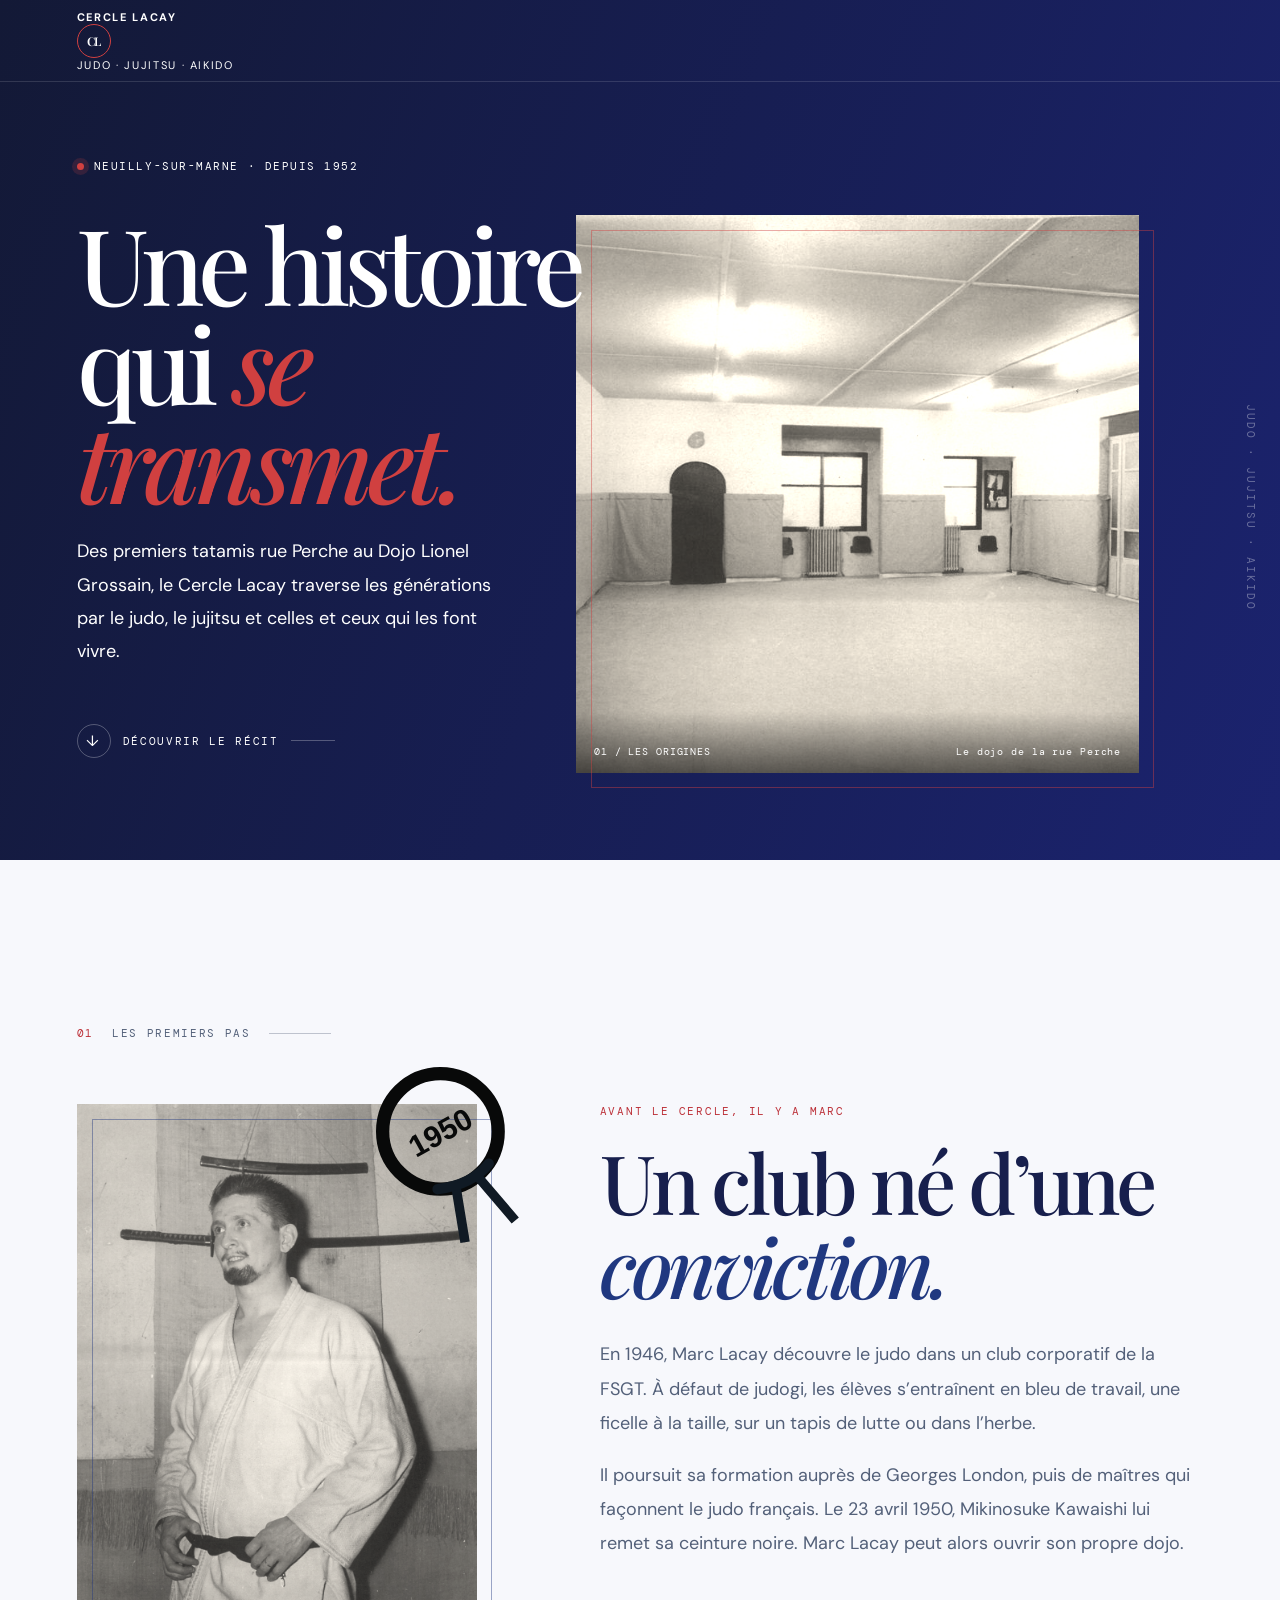
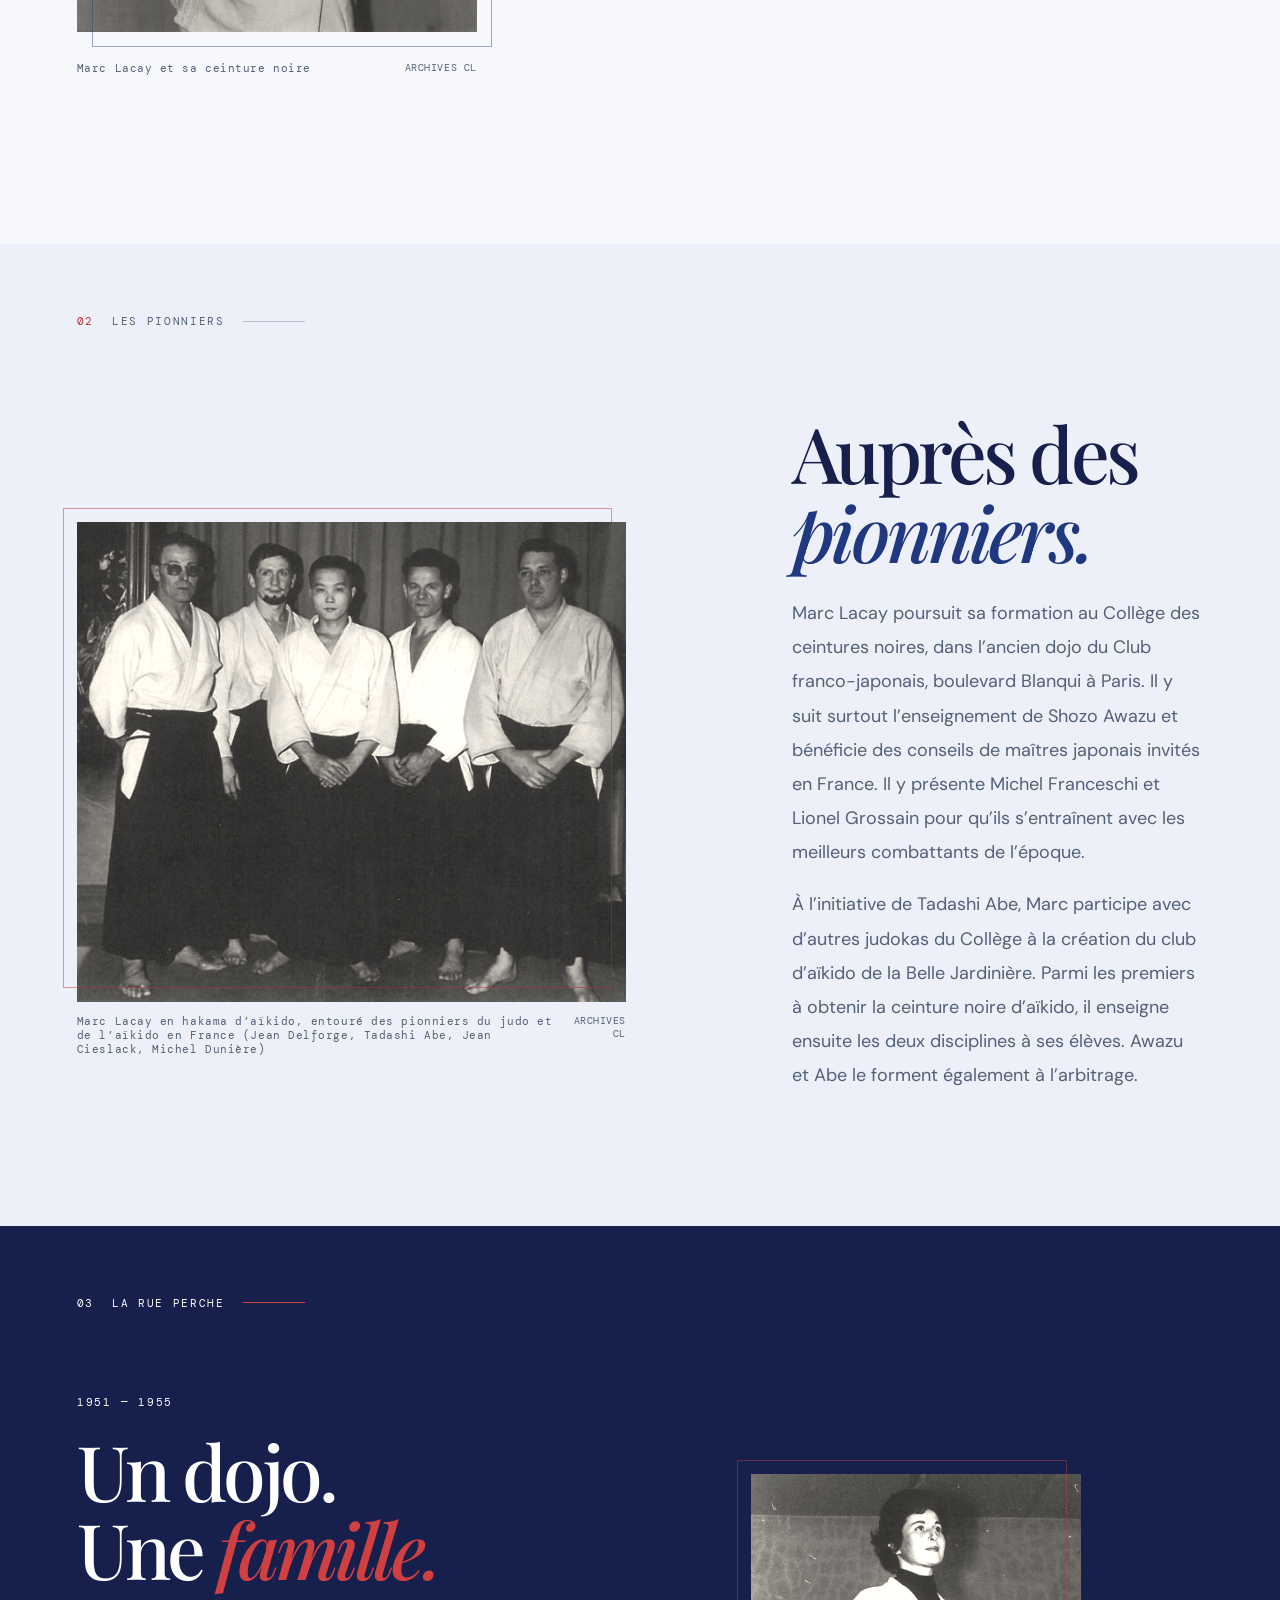
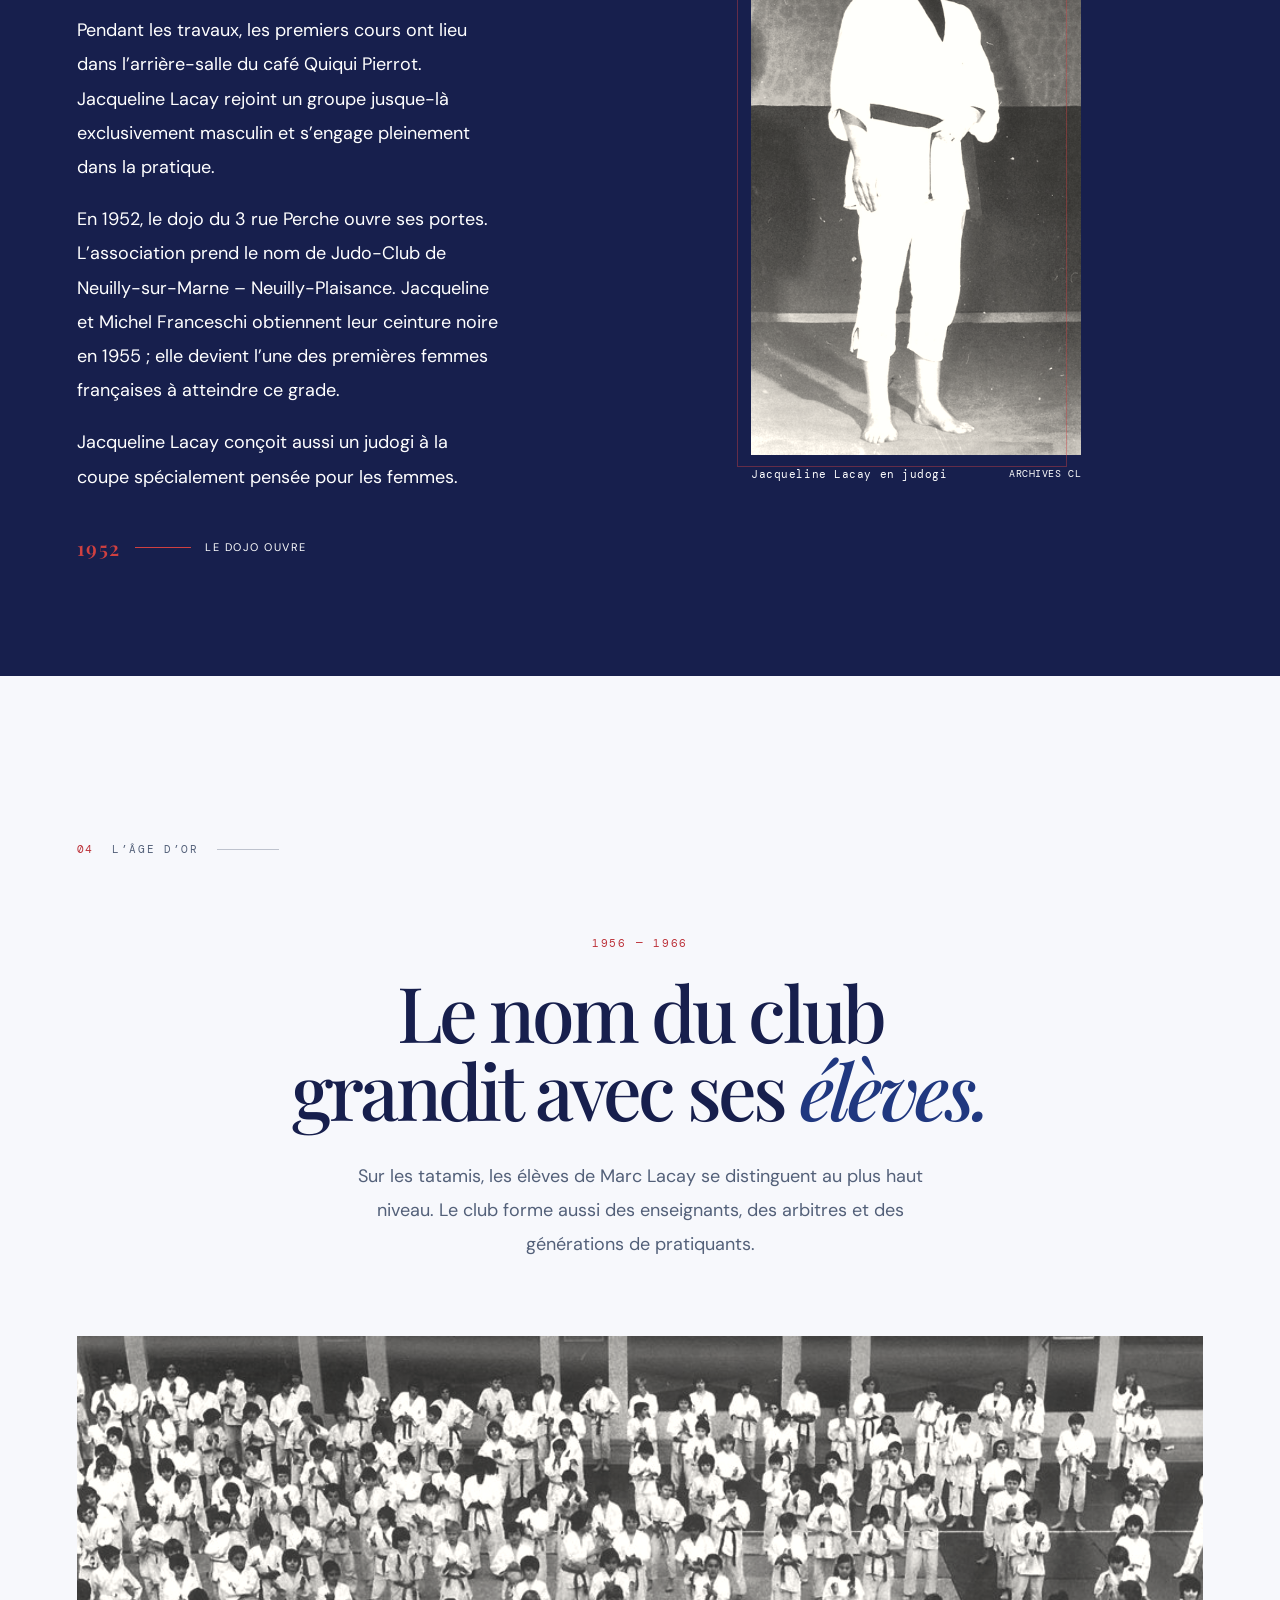
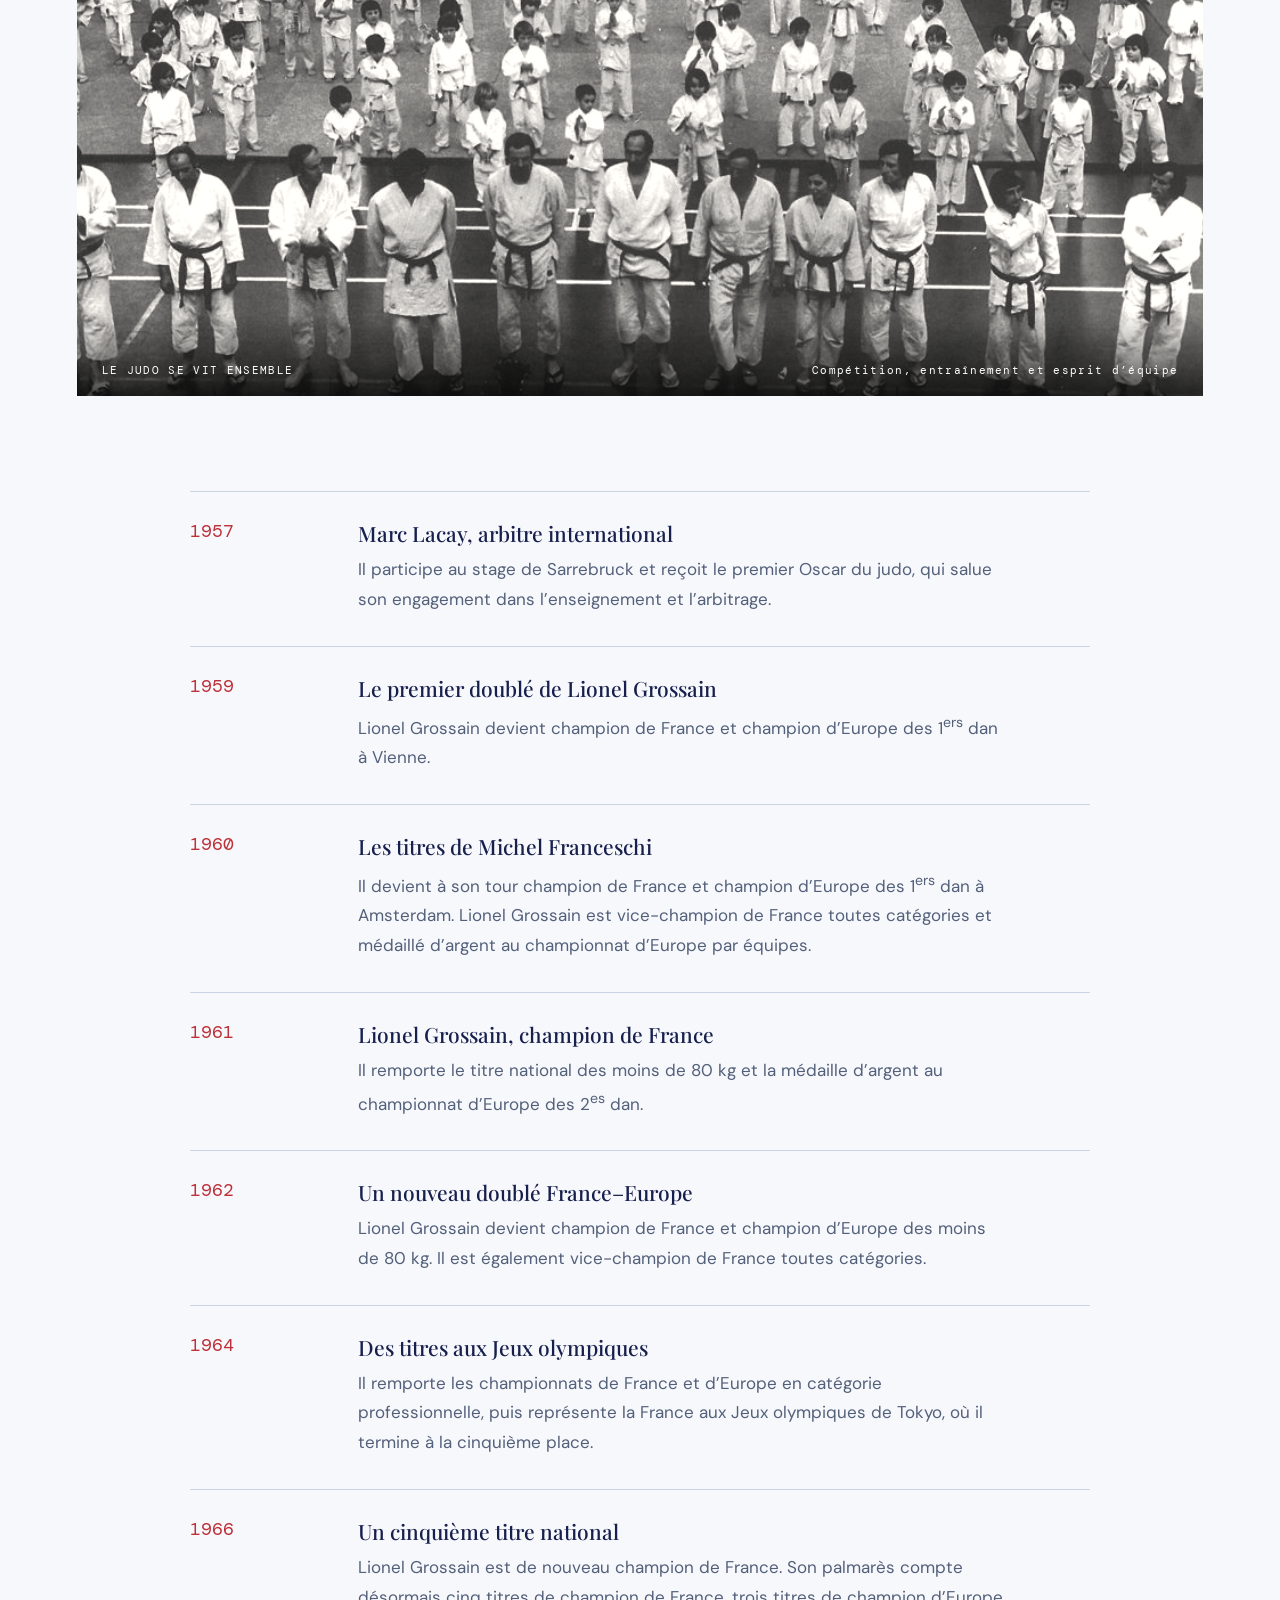
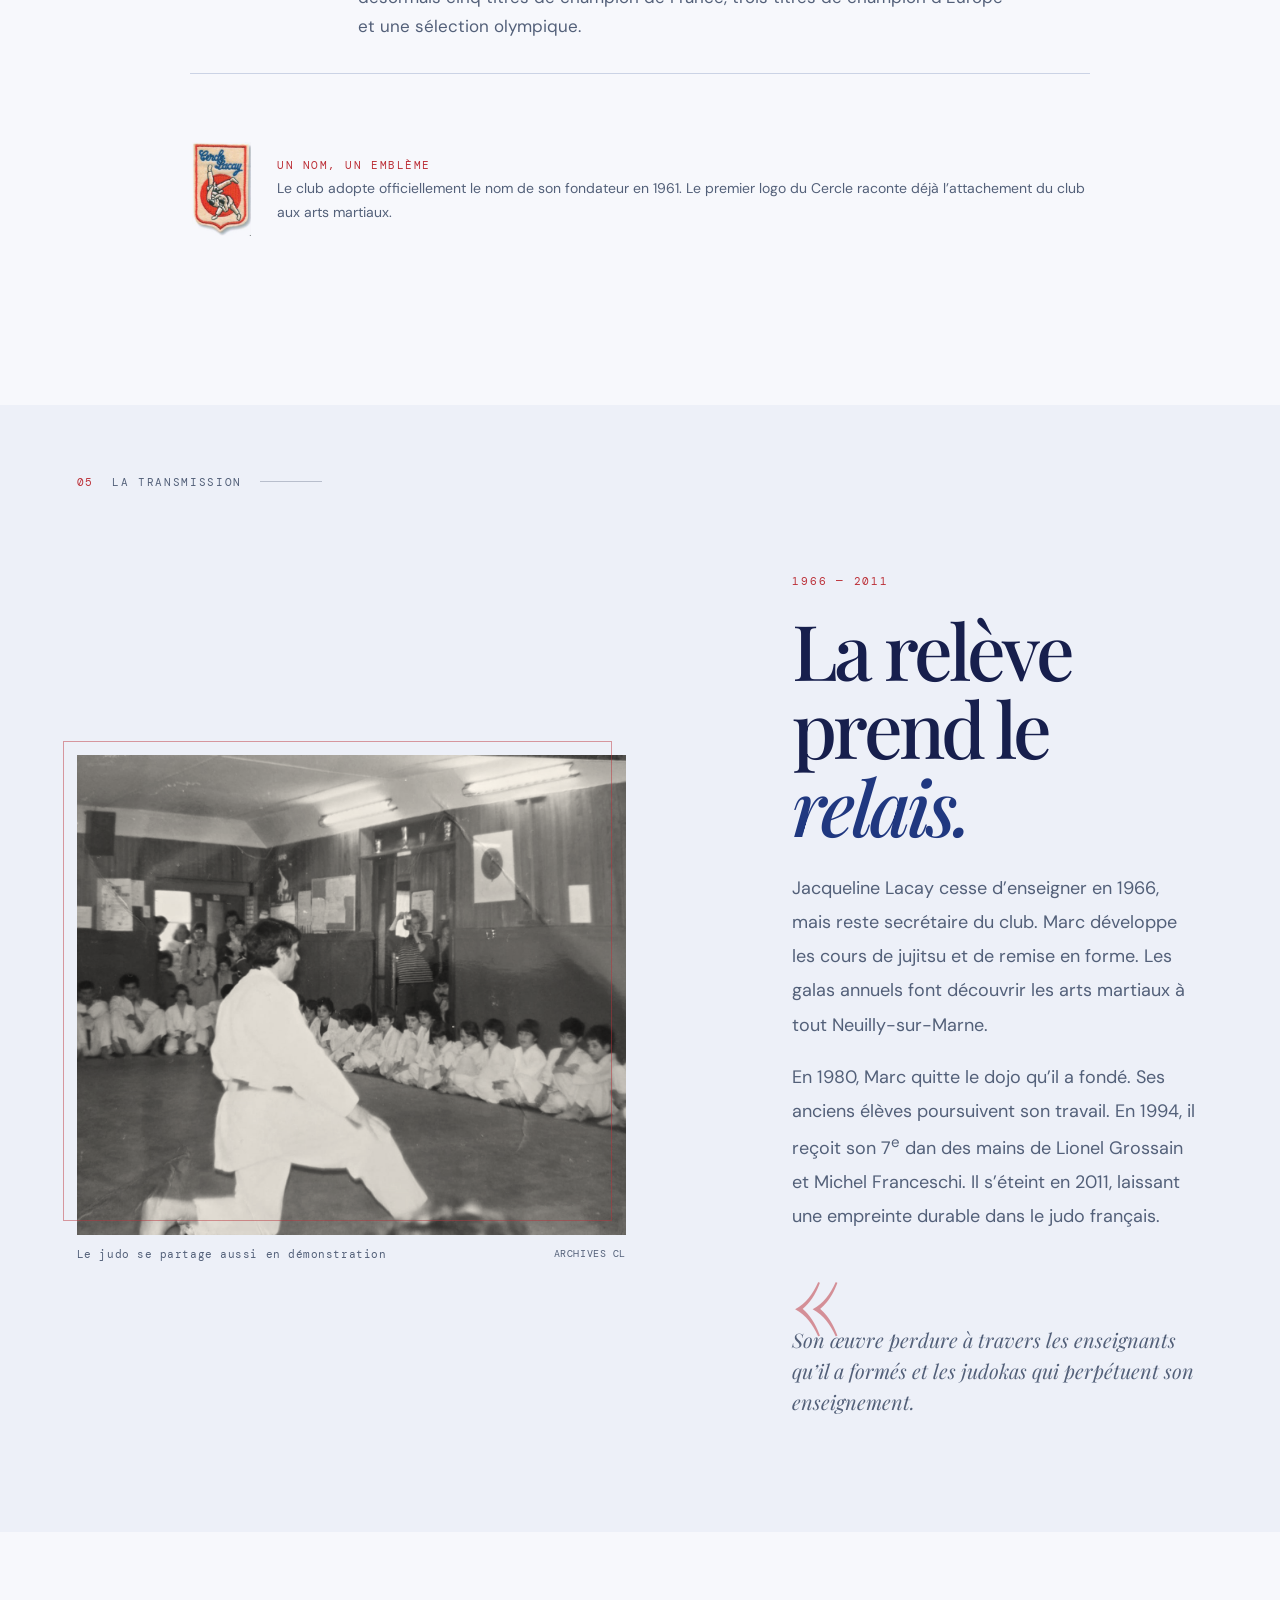
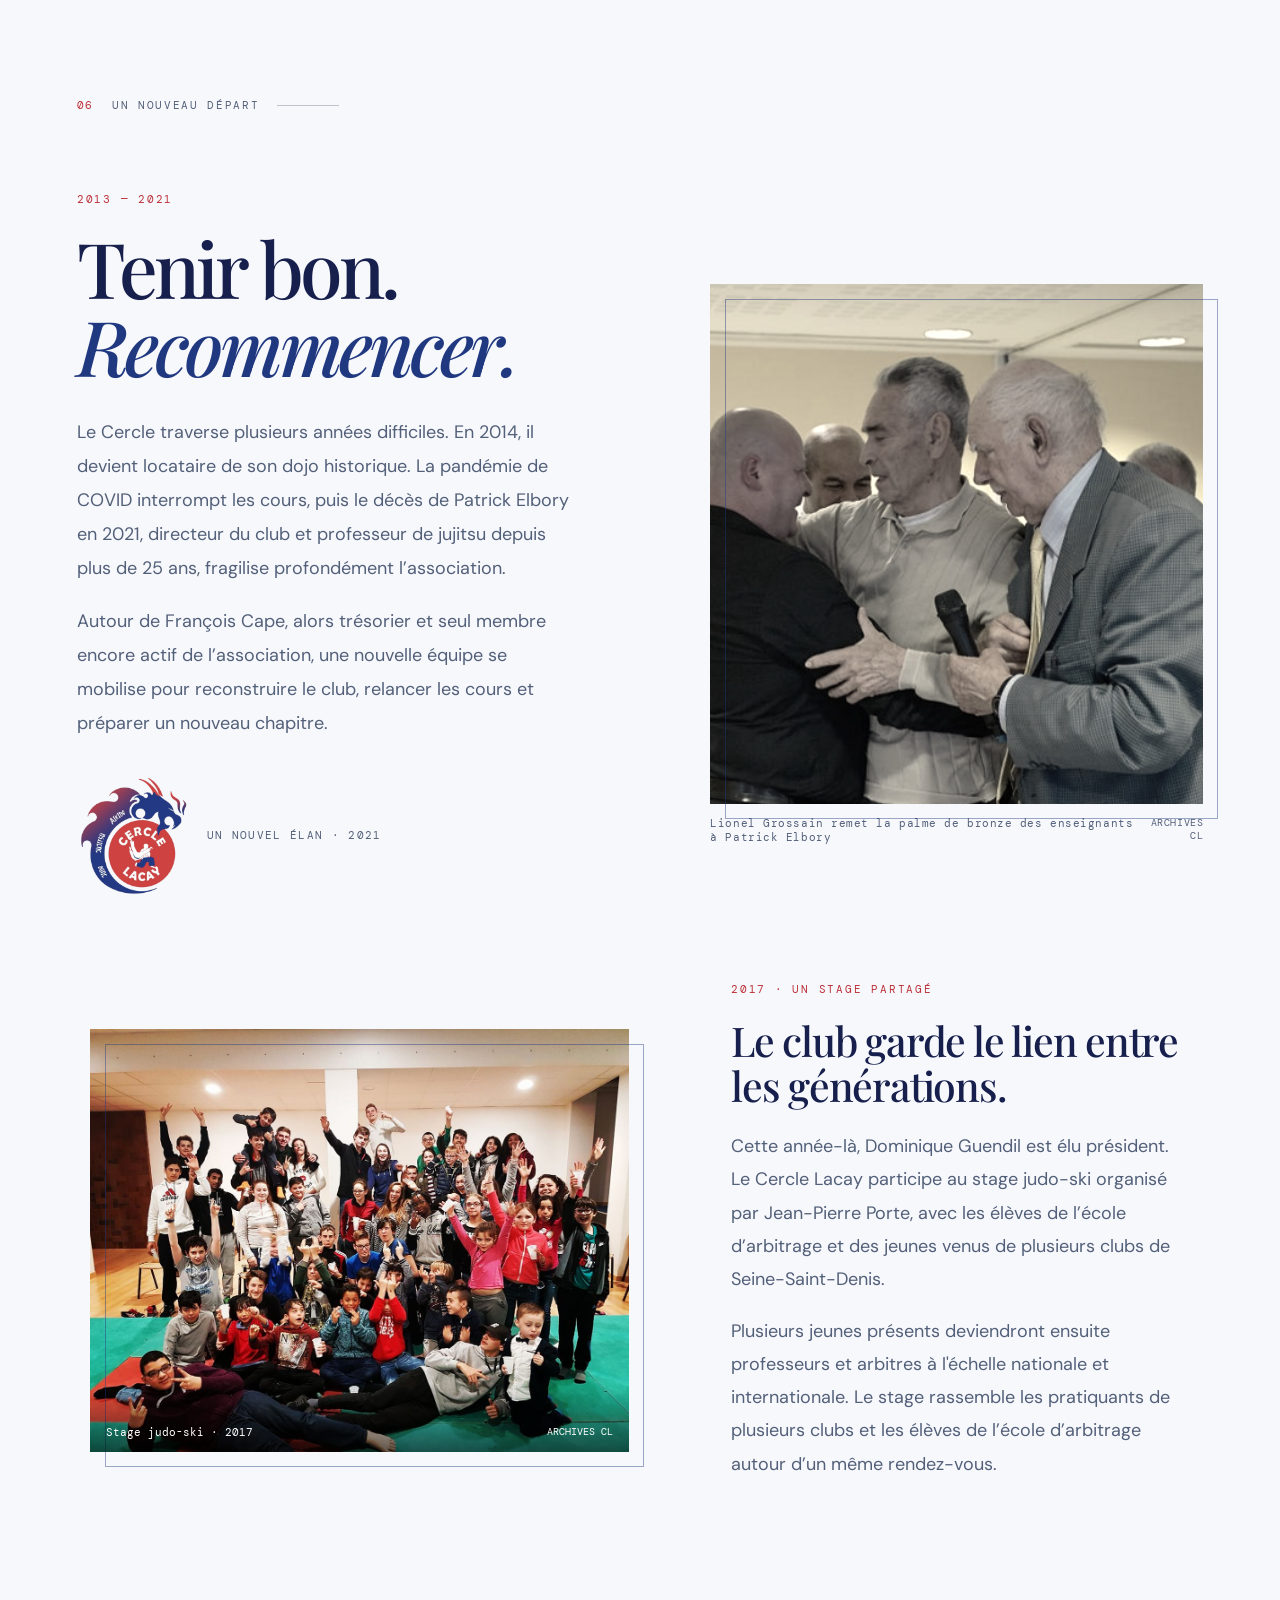
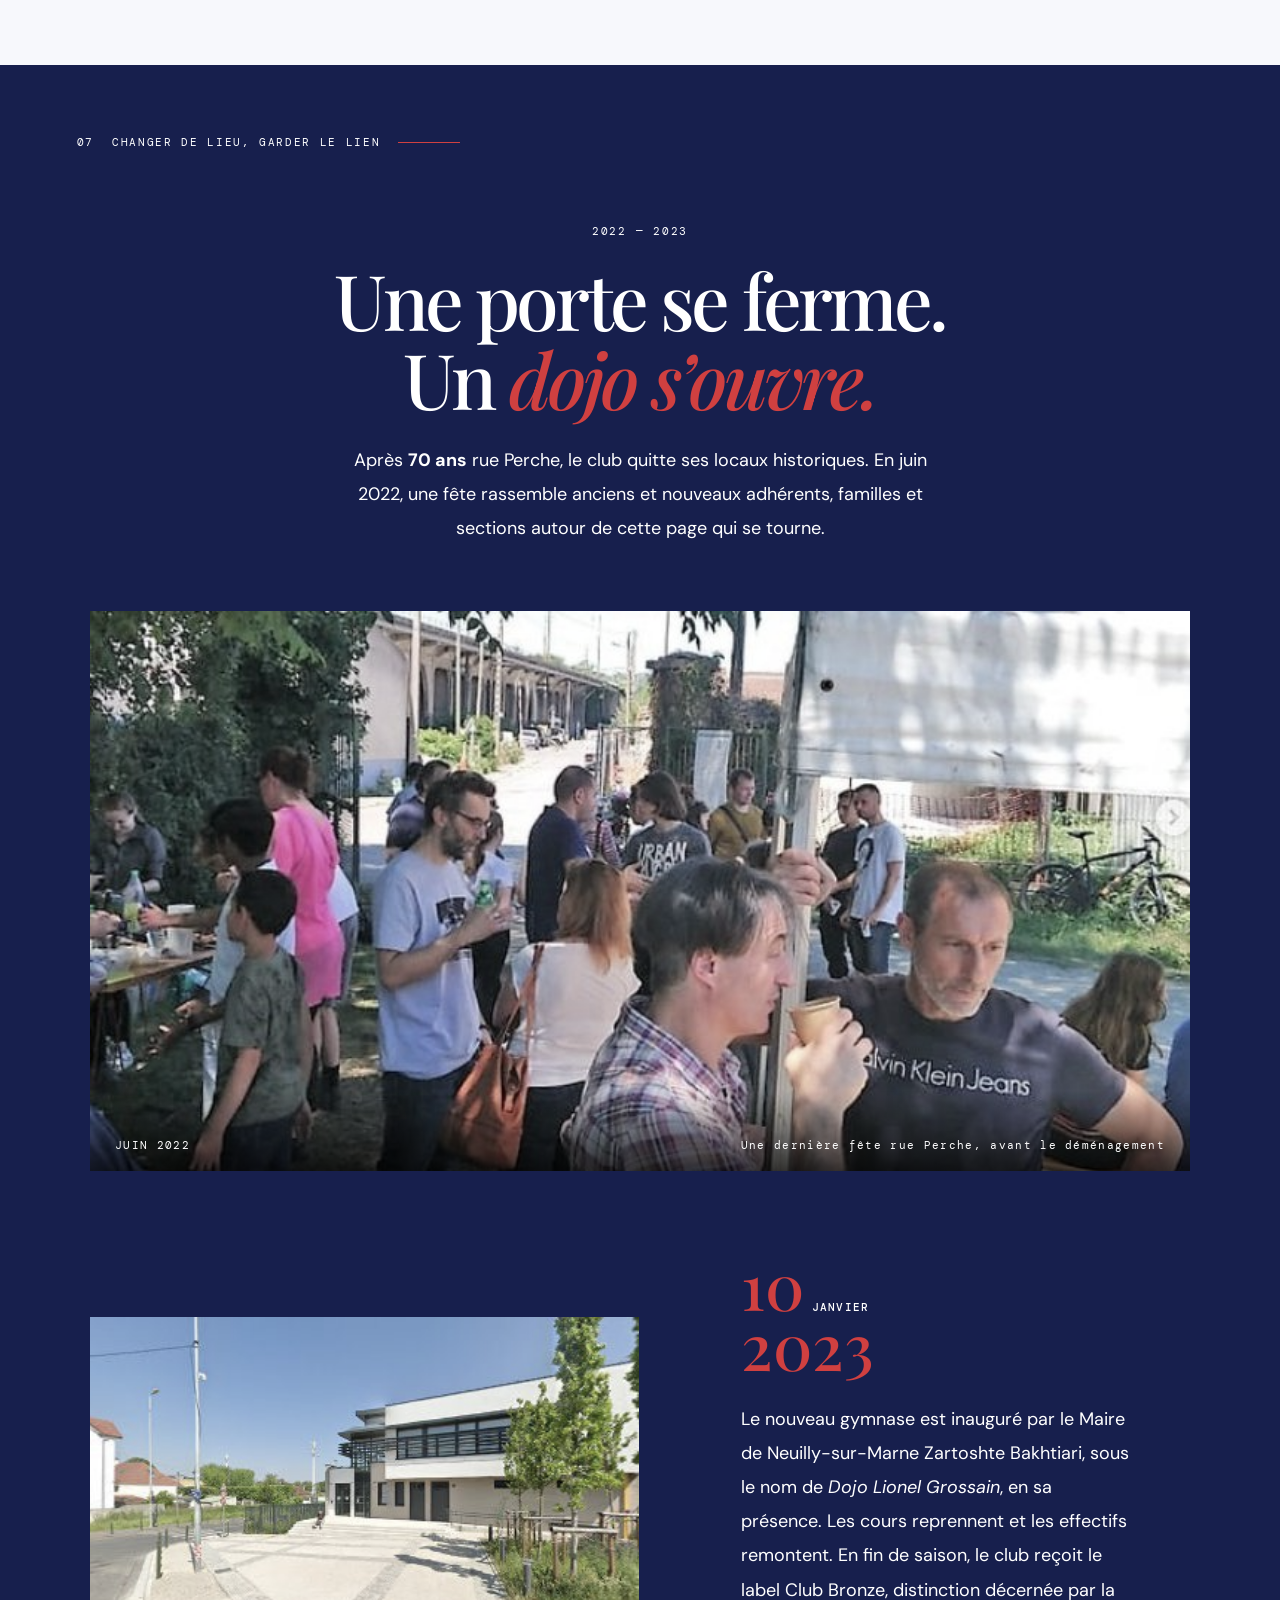
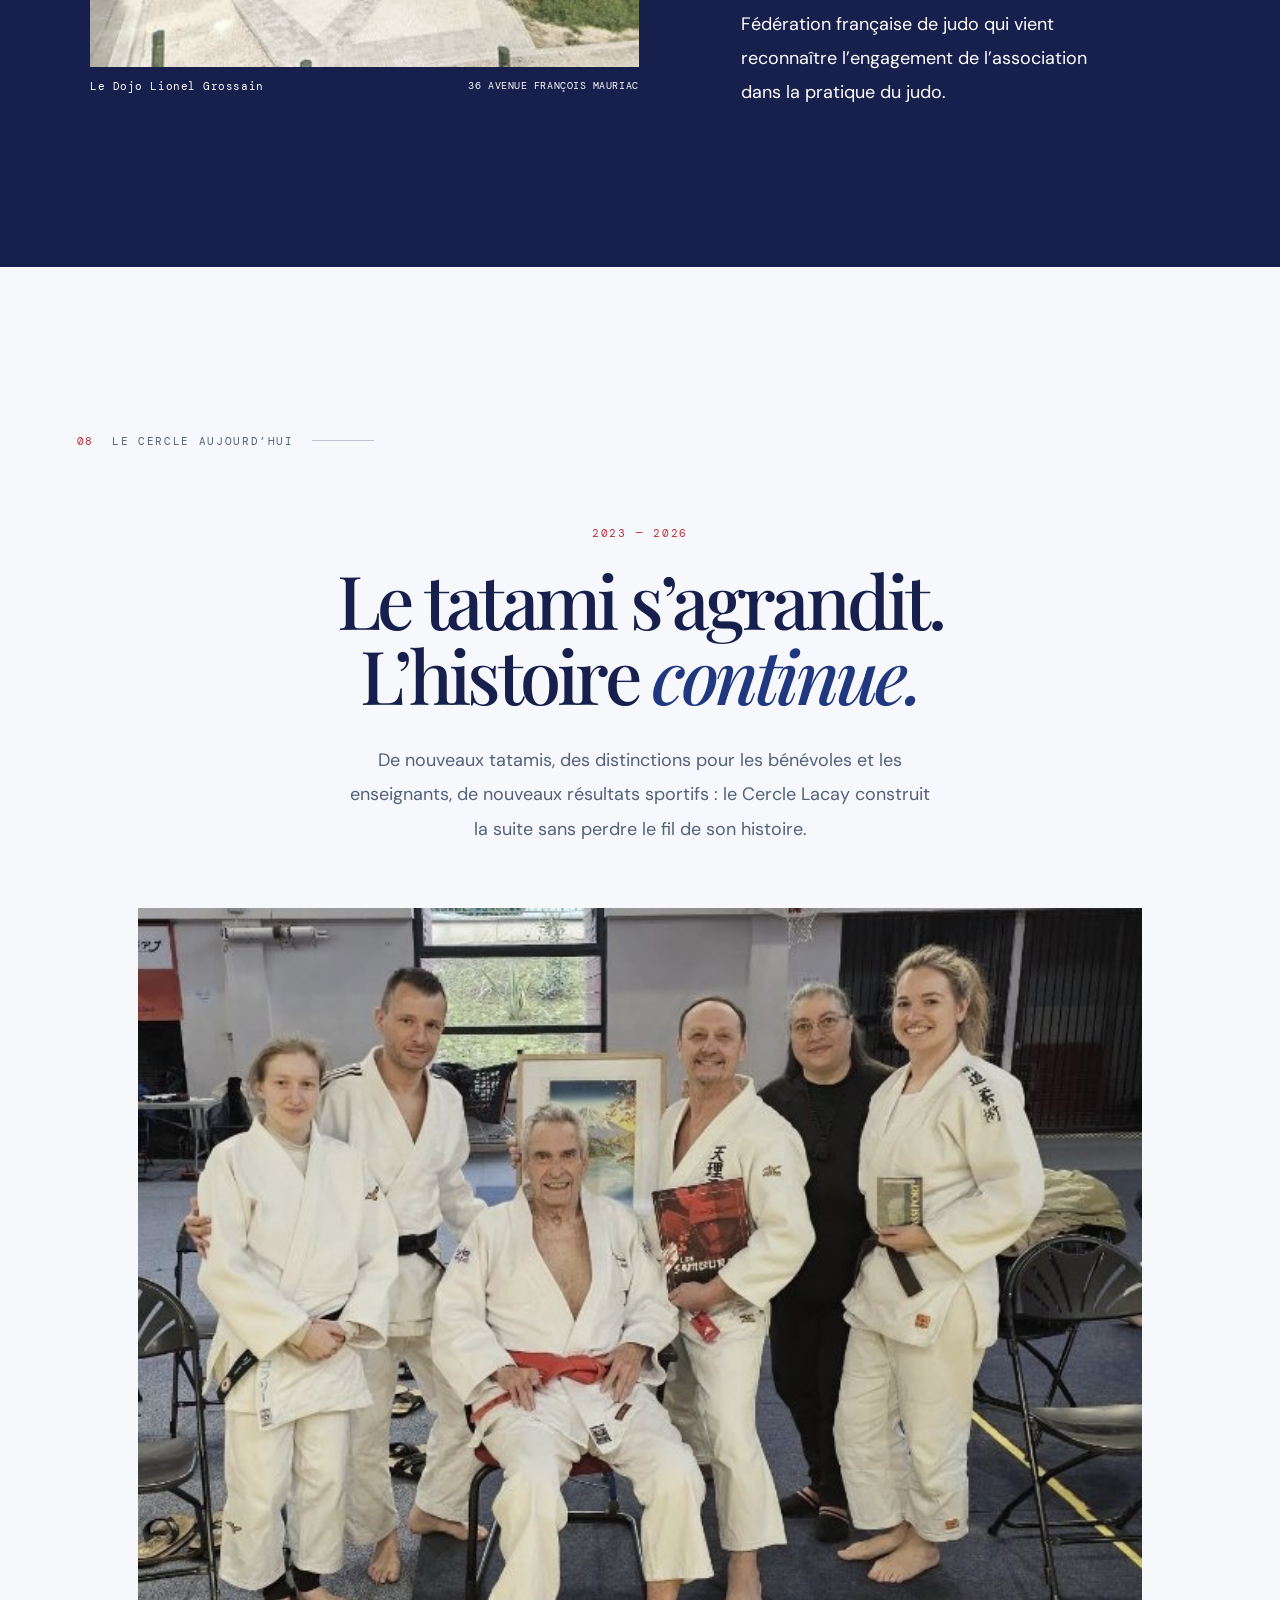
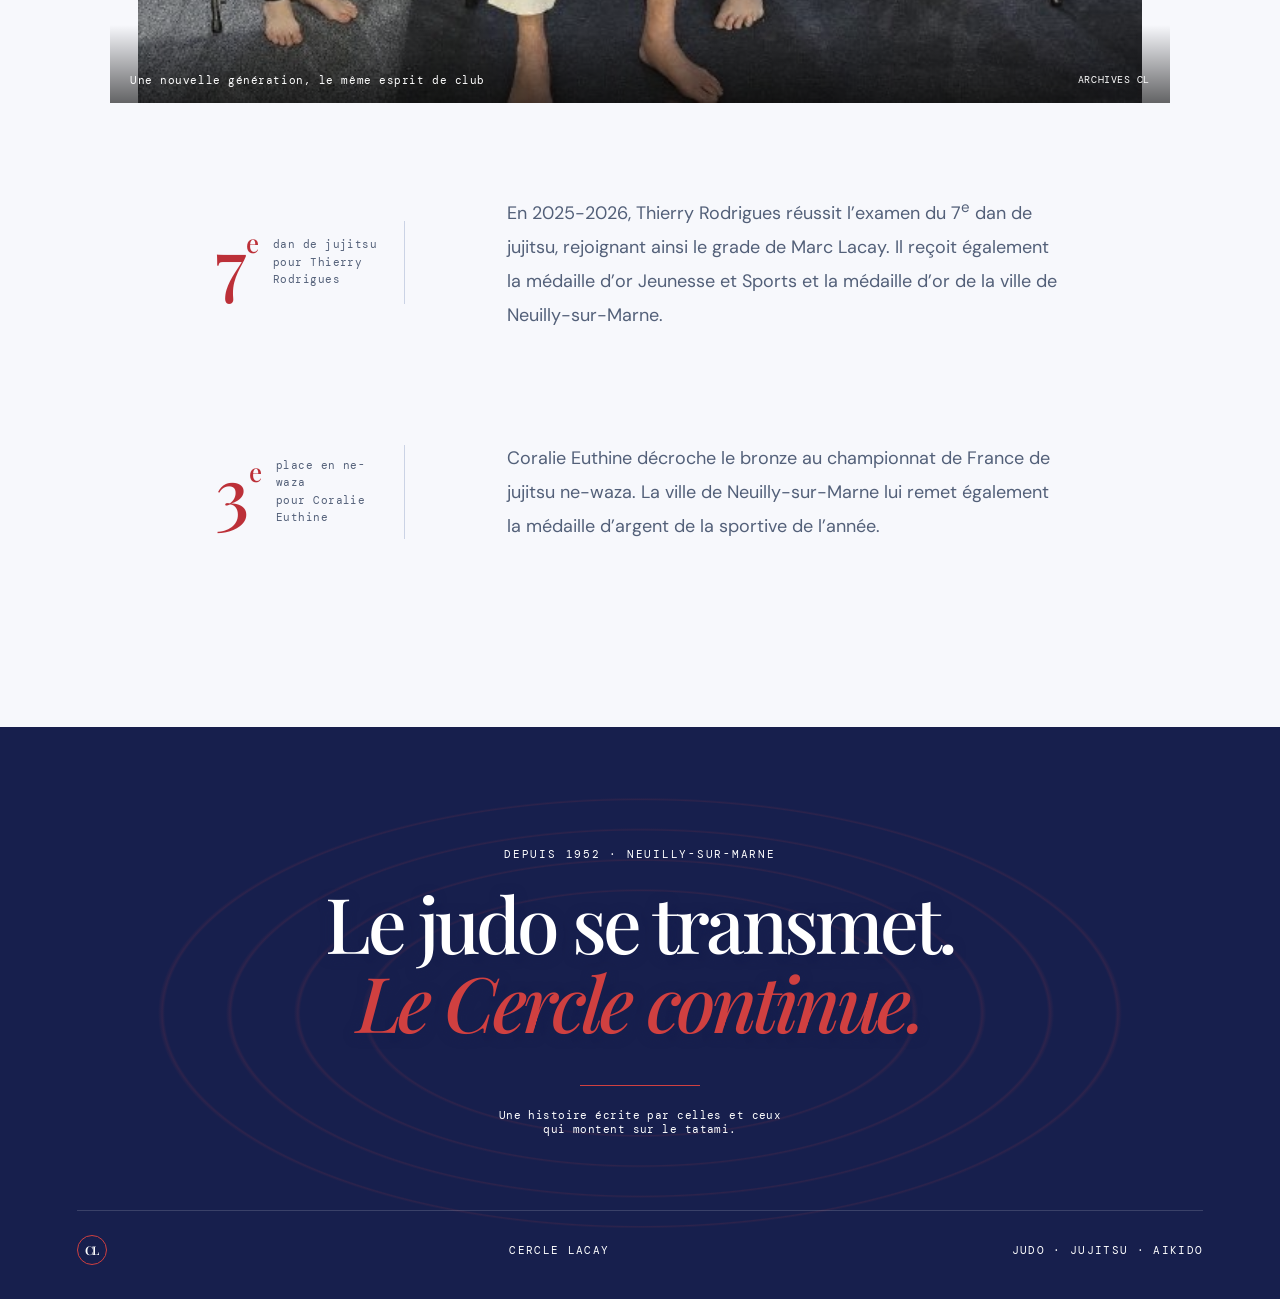
==== commit 625e4dbc: "Update index.html" ====
--- a/index.html
+++ b/index.html
@@ -58,7 +58,7 @@
   <div class="reading-progress" aria-hidden="true"><span></span></div>
   <header class="topbar">
     <a class="brand" href="#top" aria-label="Cercle Lacay — début de la page">
-      <span class="brand-mark">CL</span><span>CERCLE <b>LACAY</b></span>
+      <span><b>CERCLE LACAY</b> <span class="brand-mark">CL</span> JUDO · JUJITSU · AIKIDO</span>
     </a>
   </header>
 
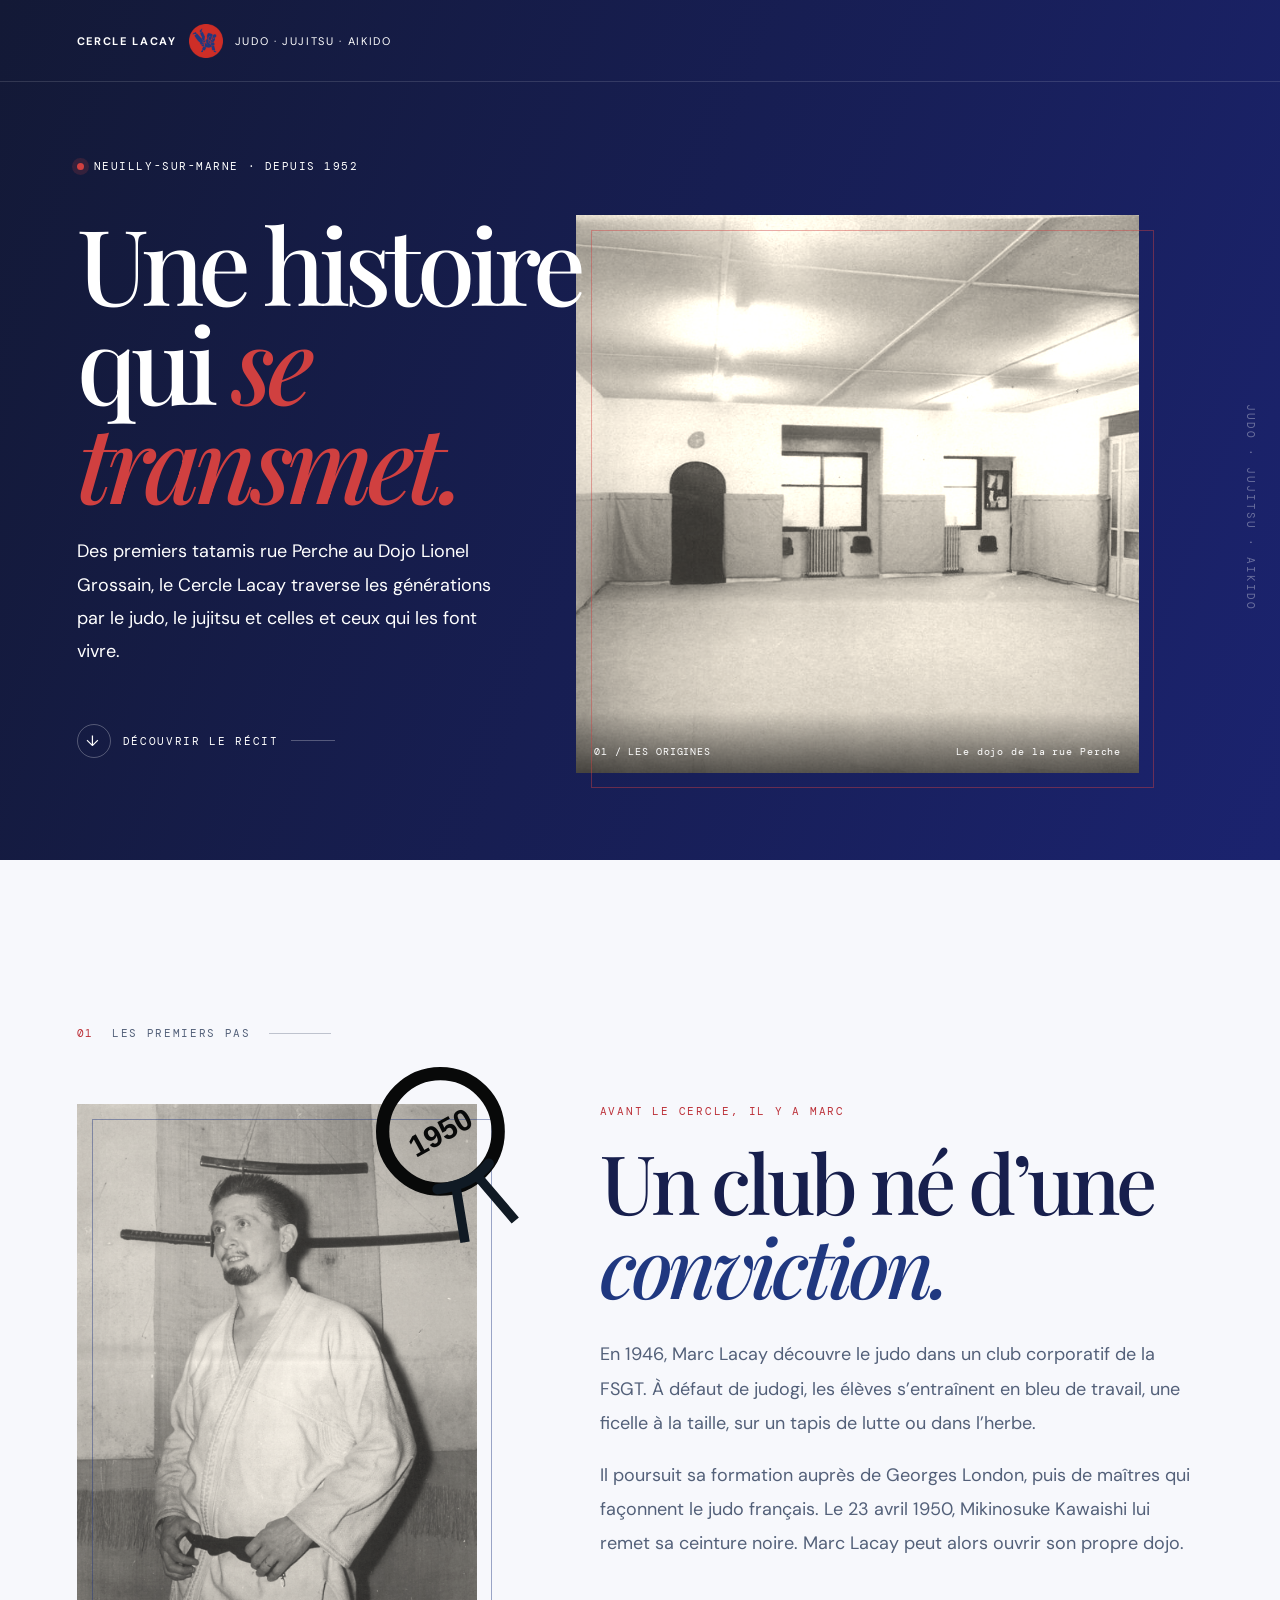
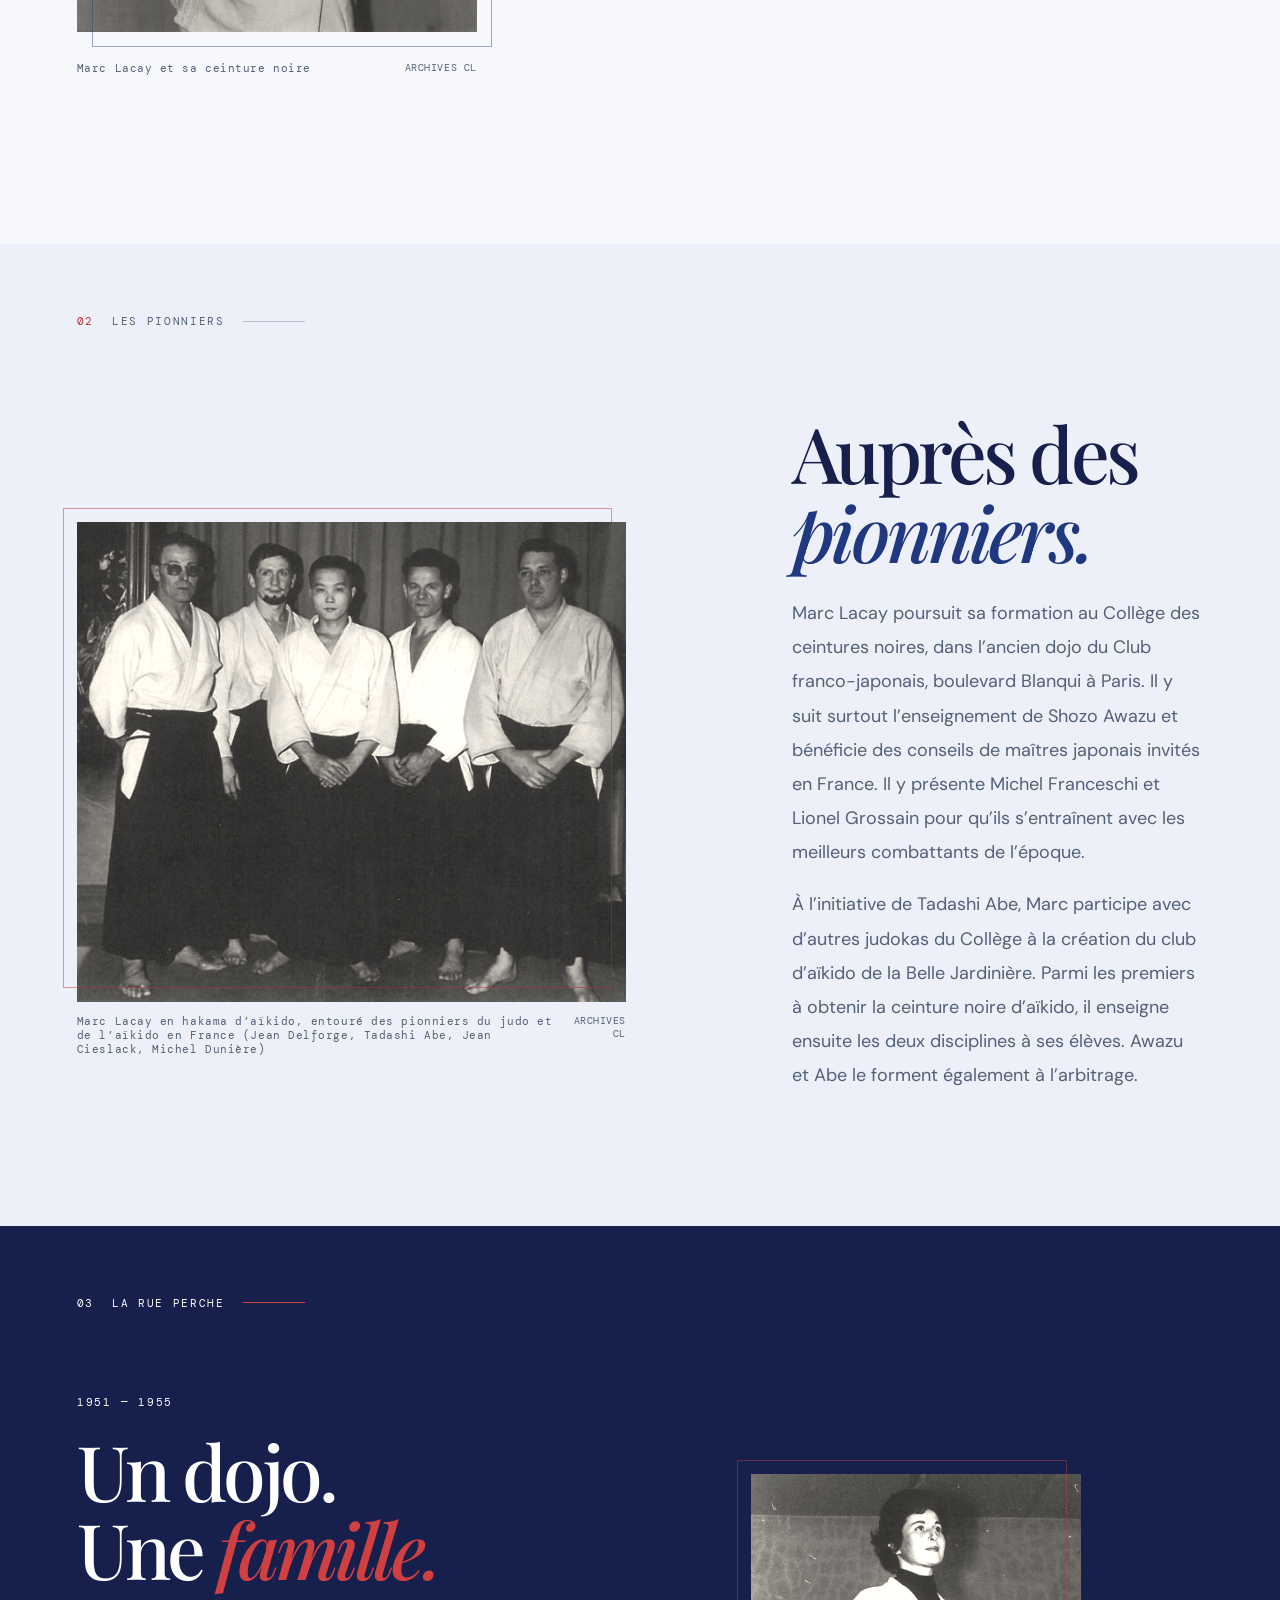
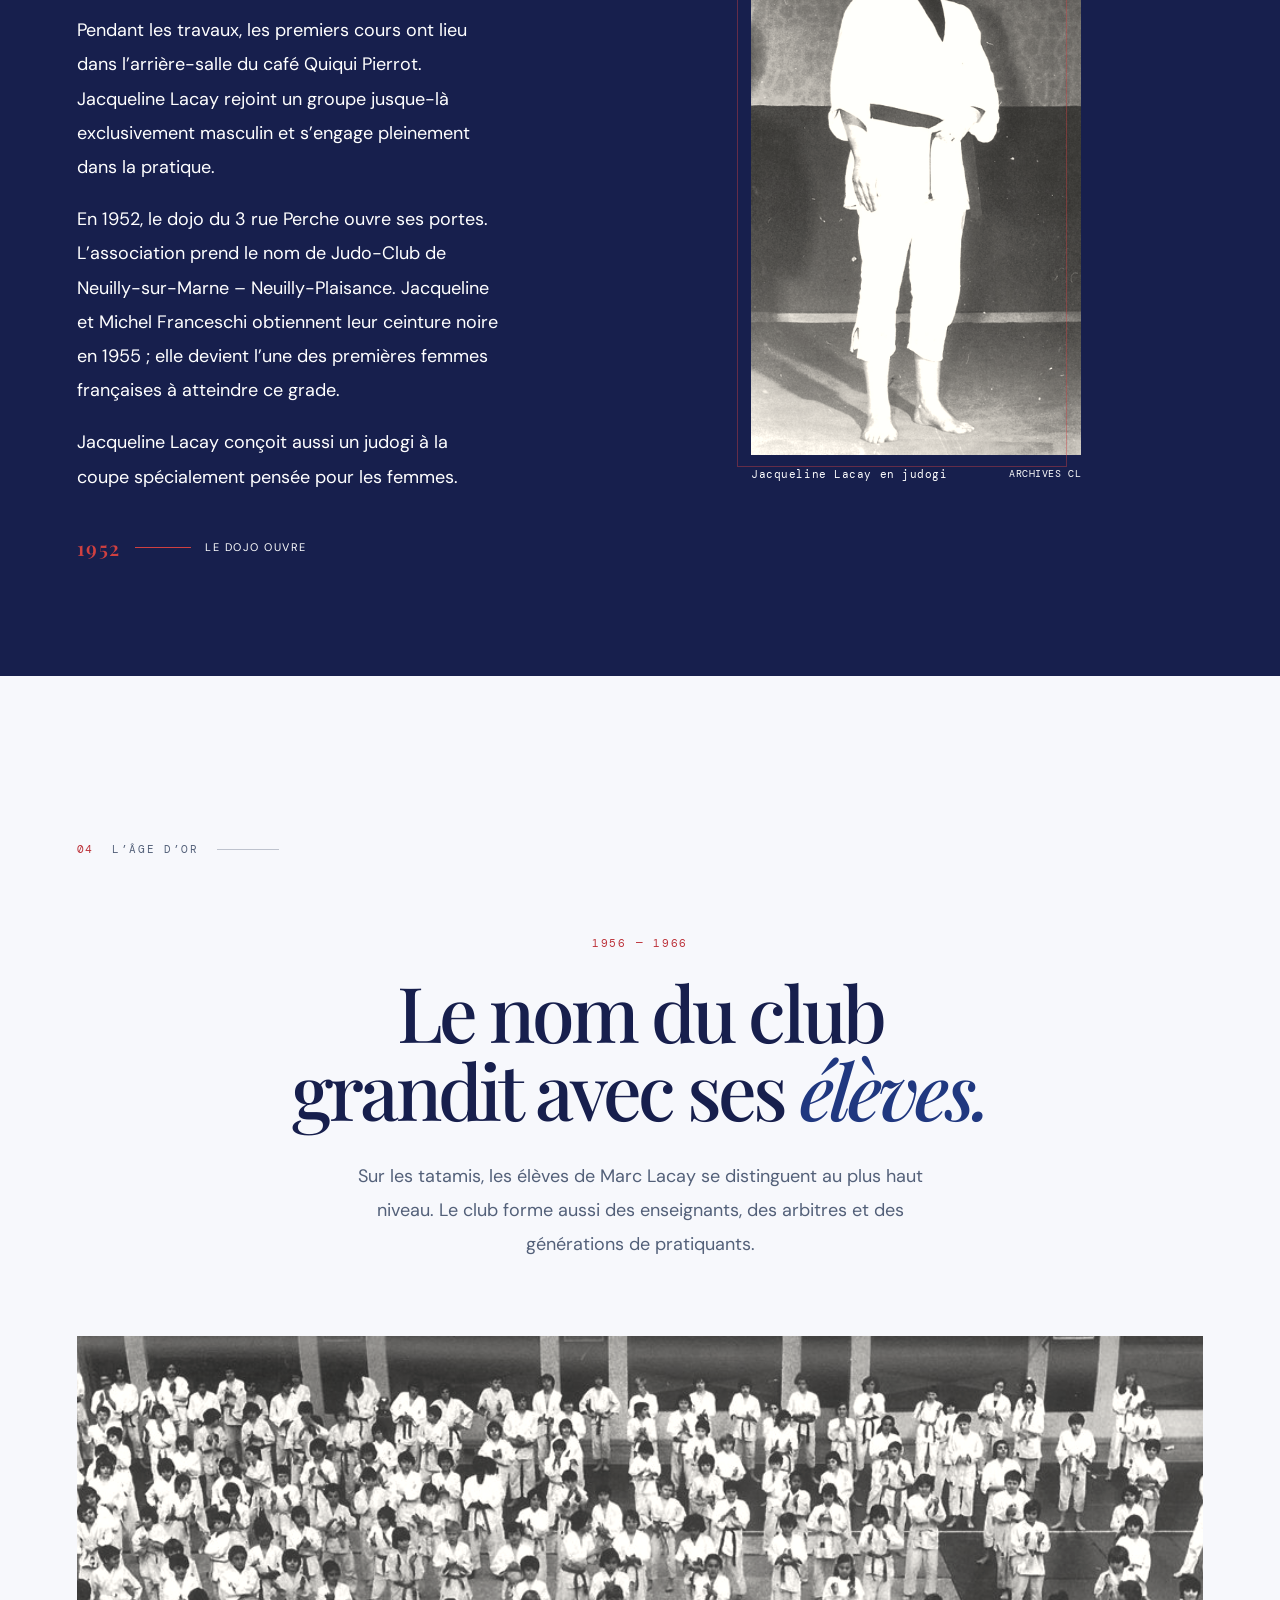
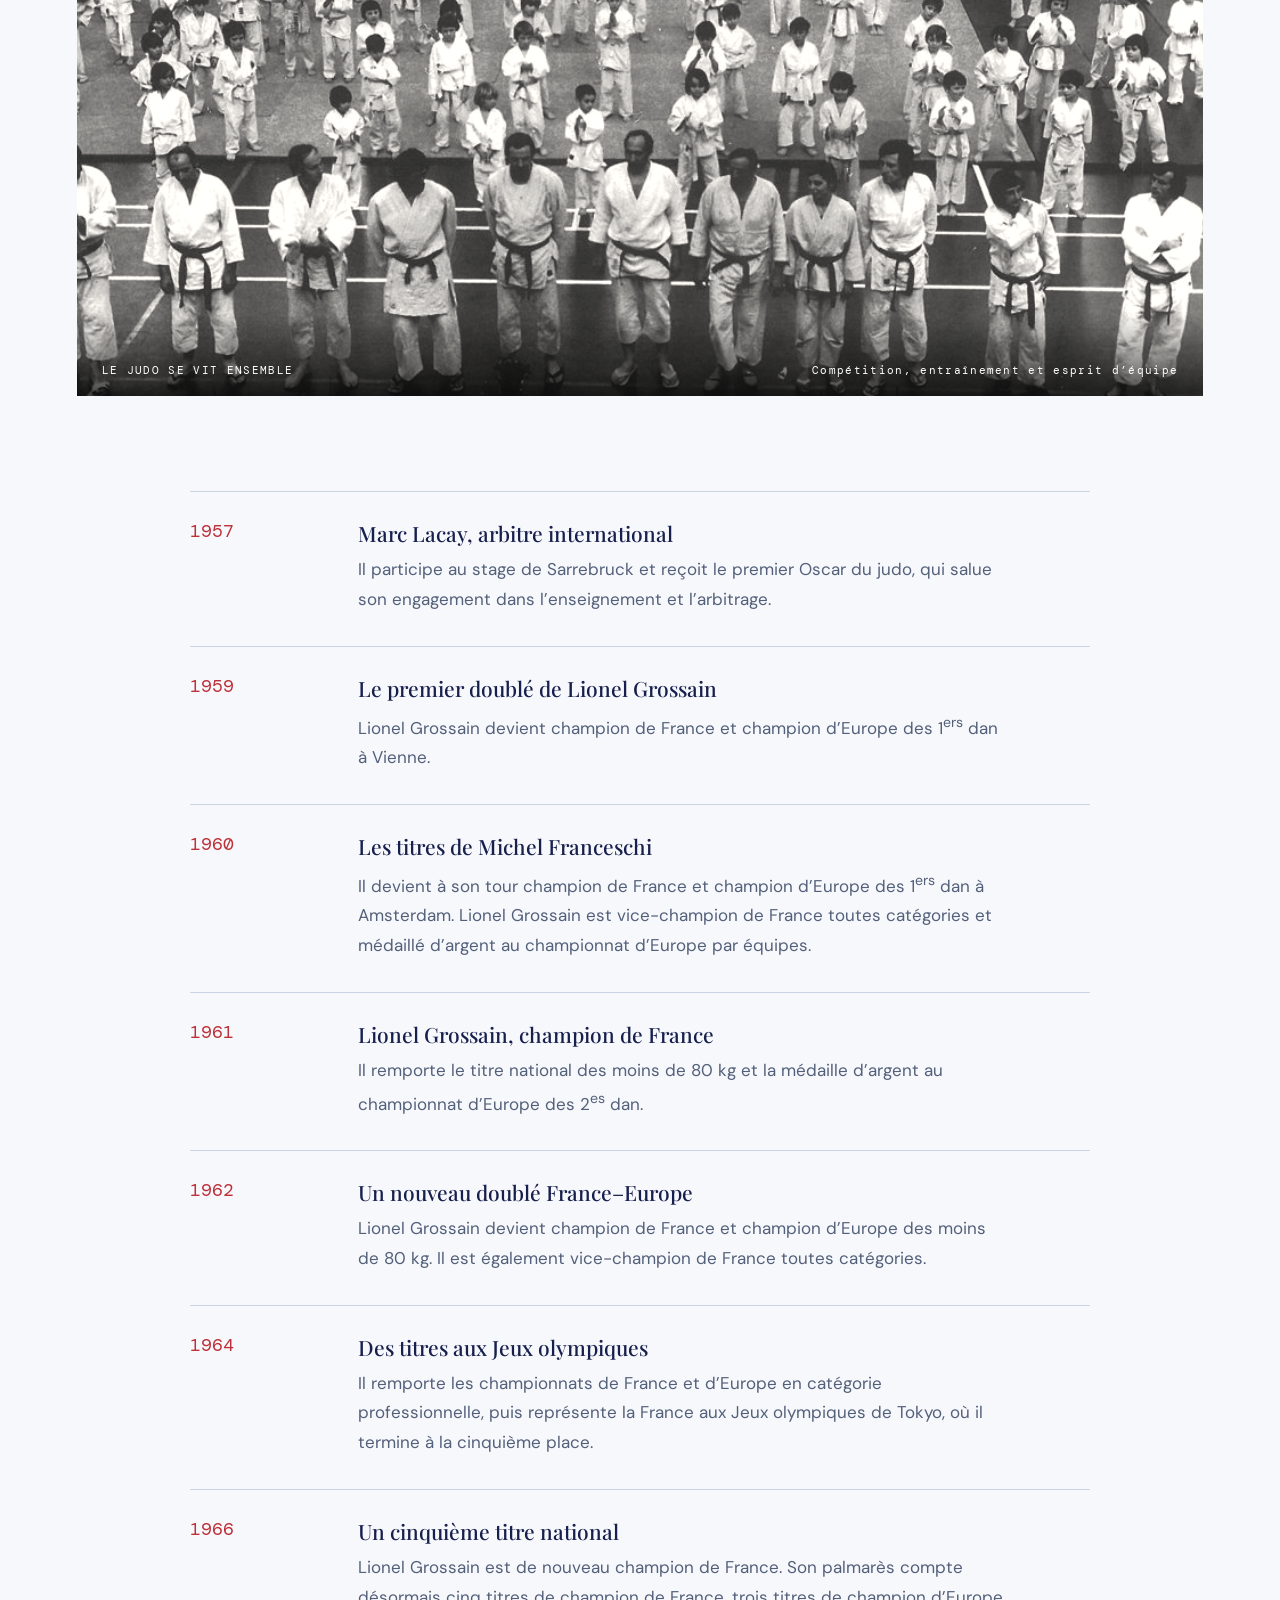
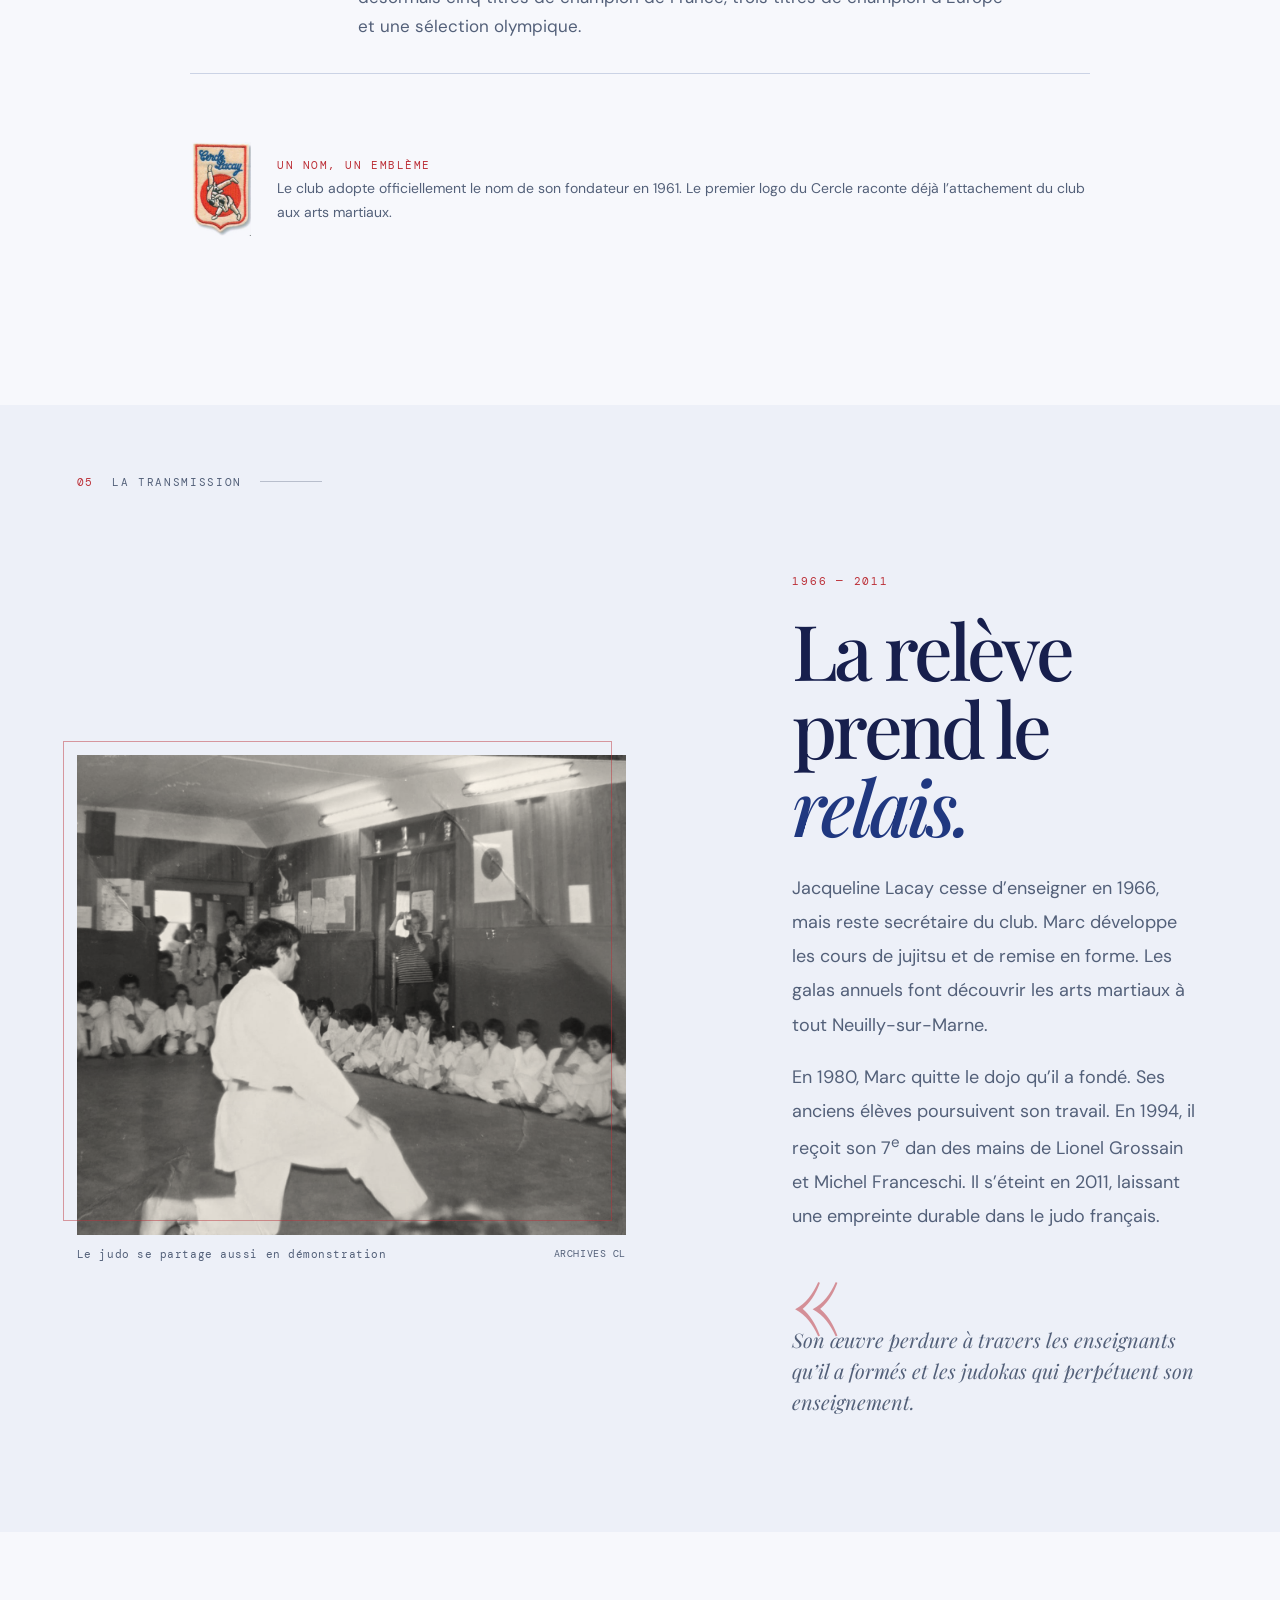
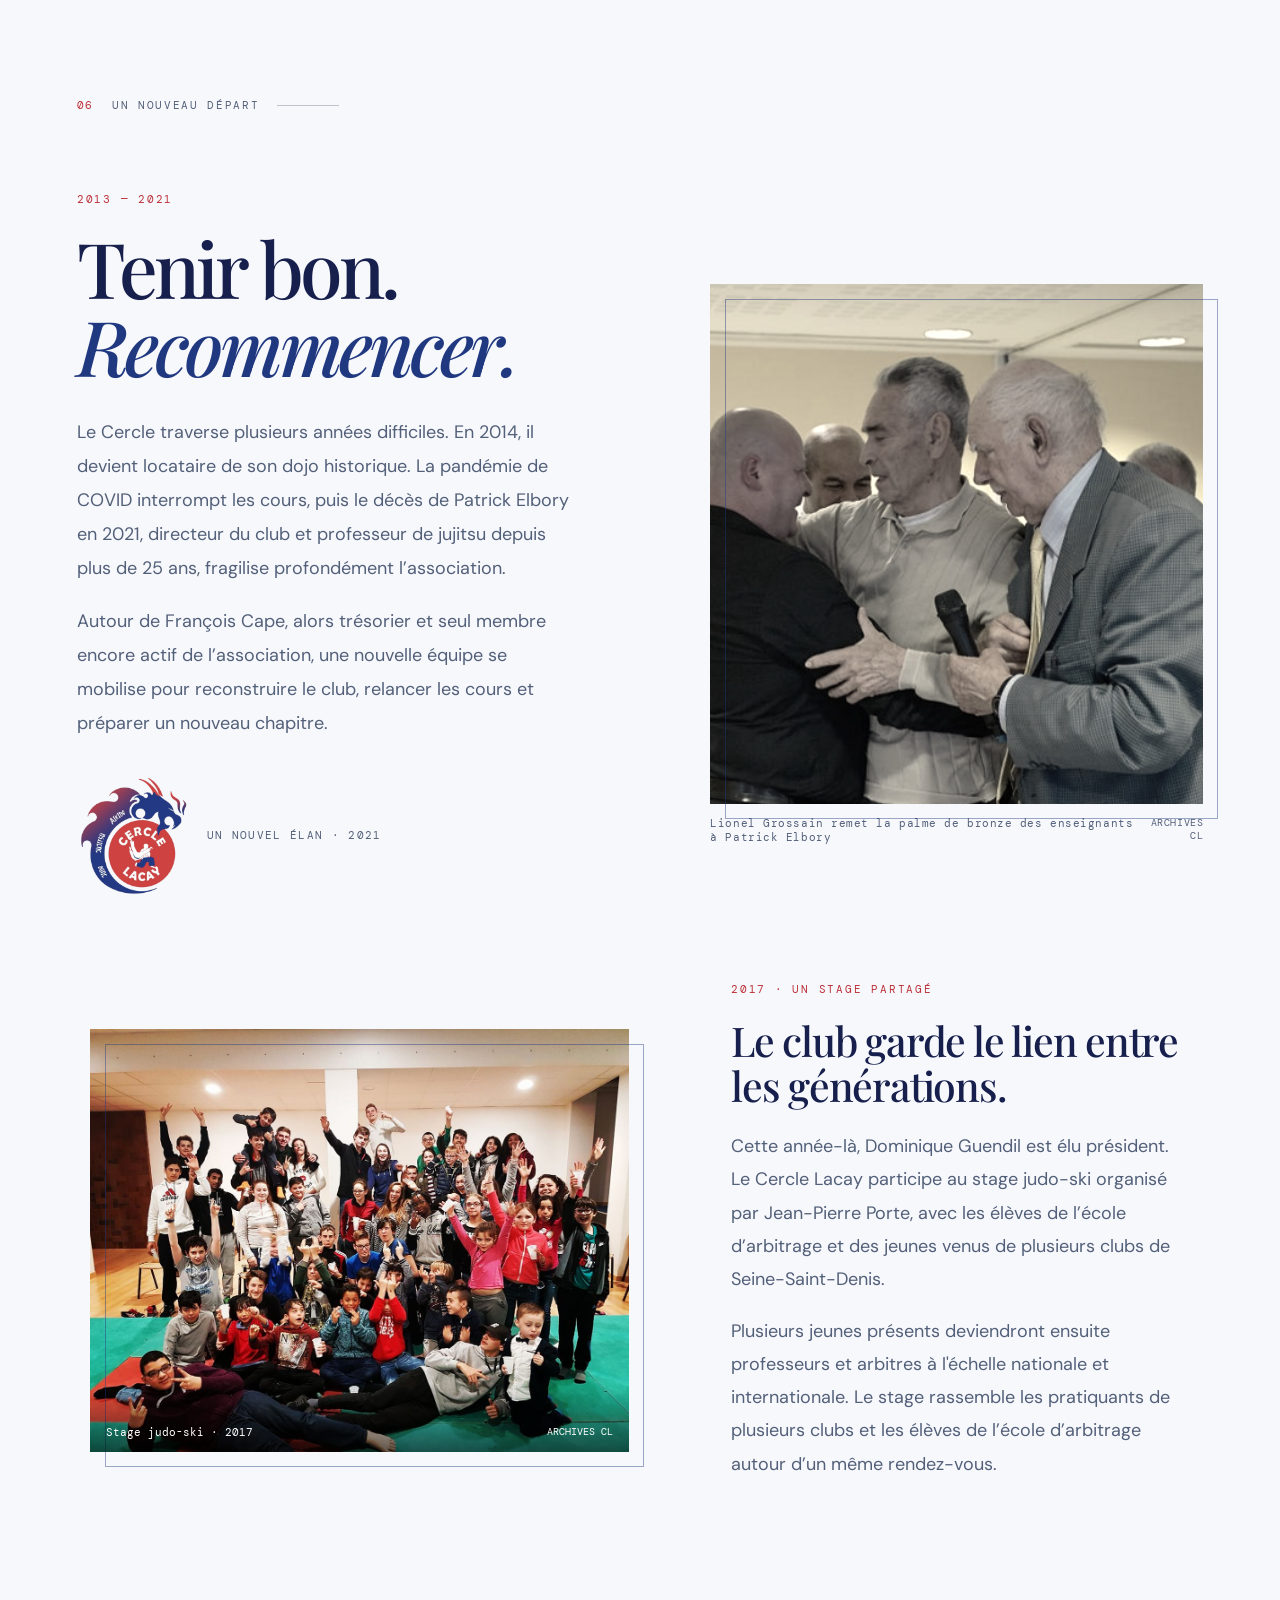
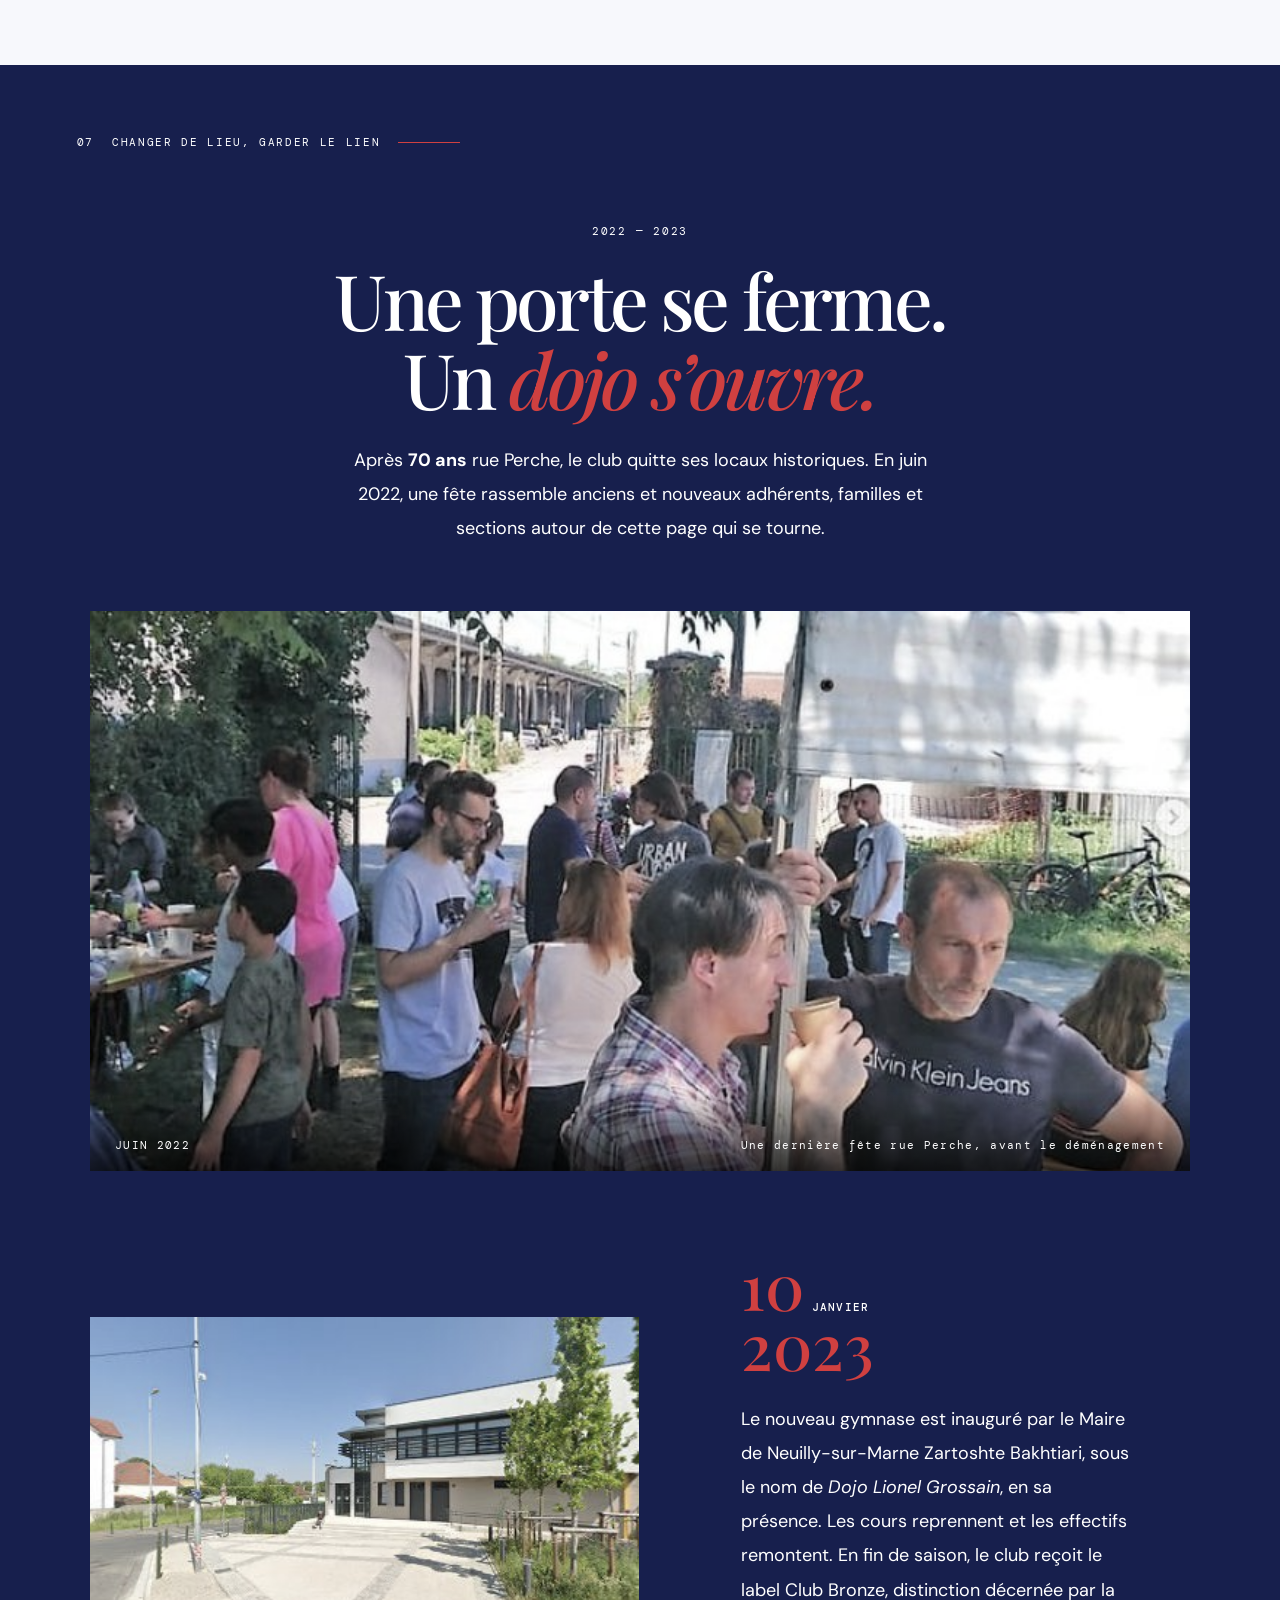
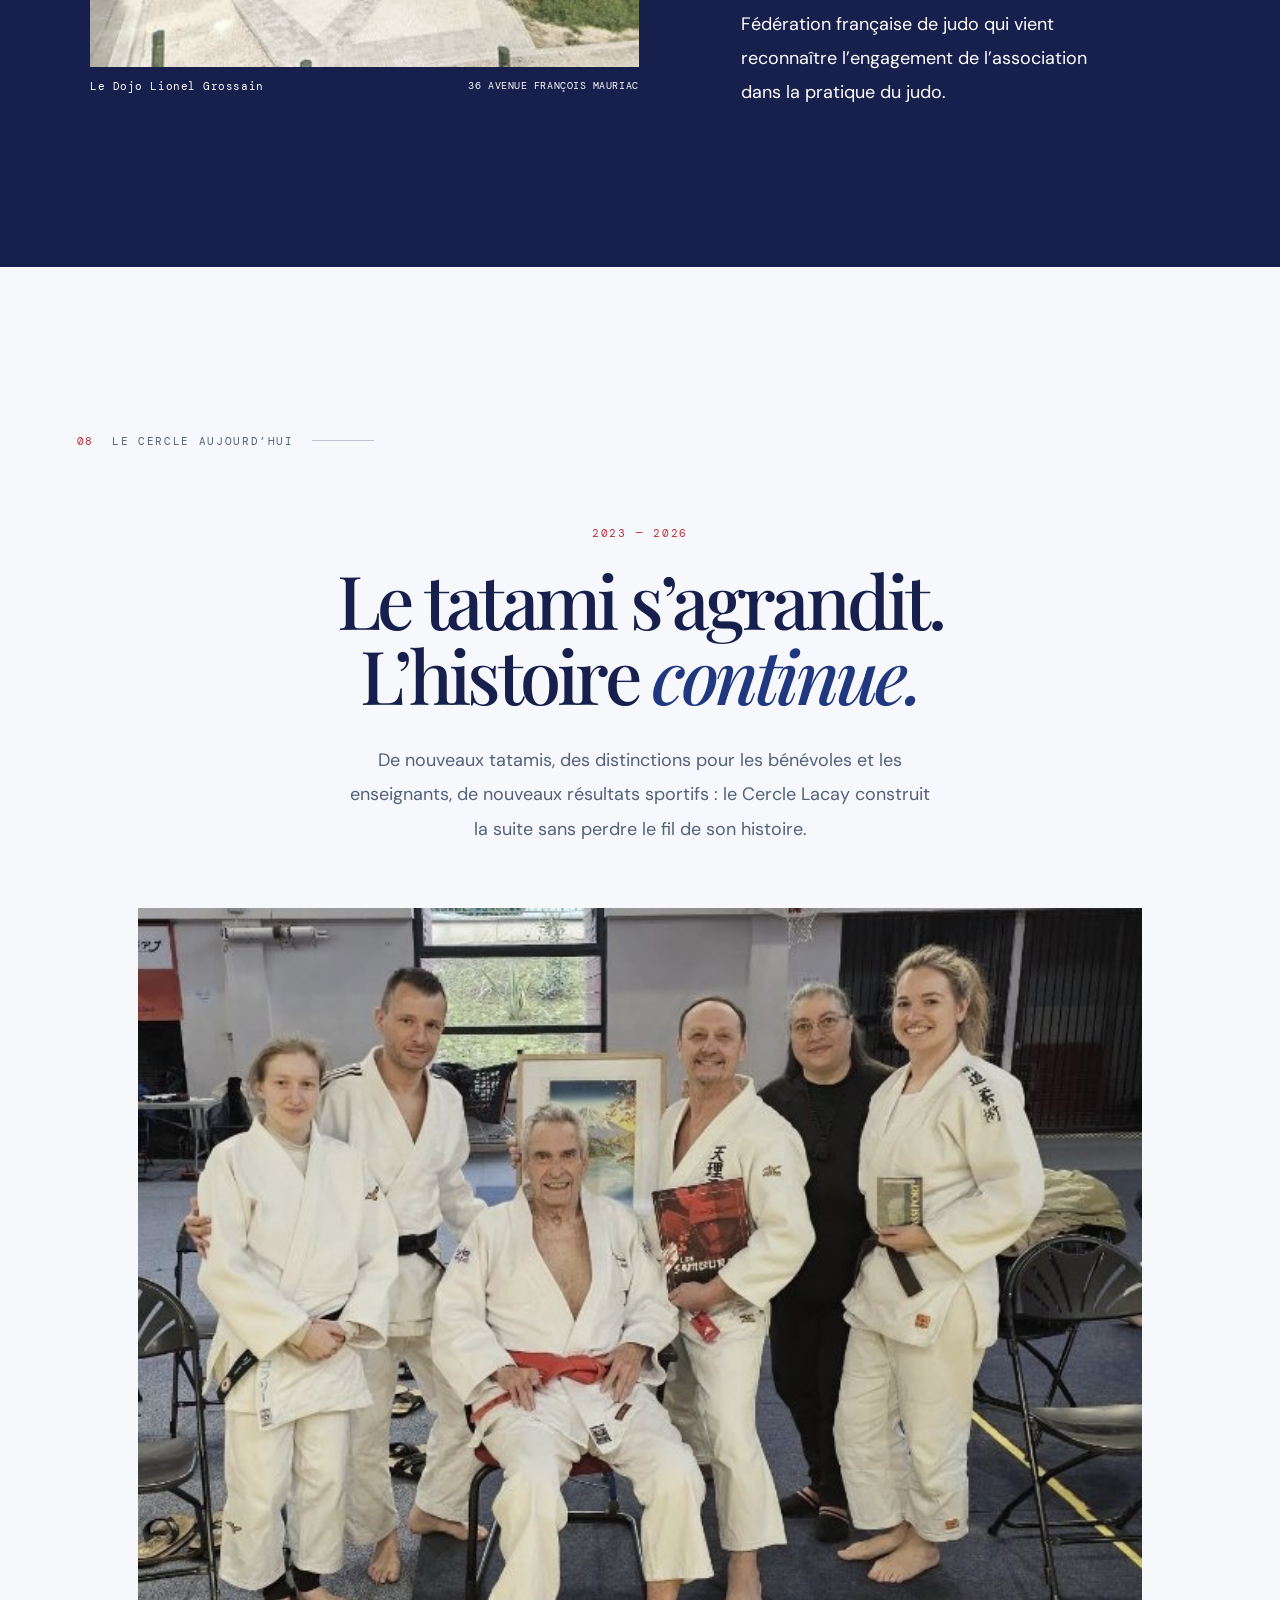
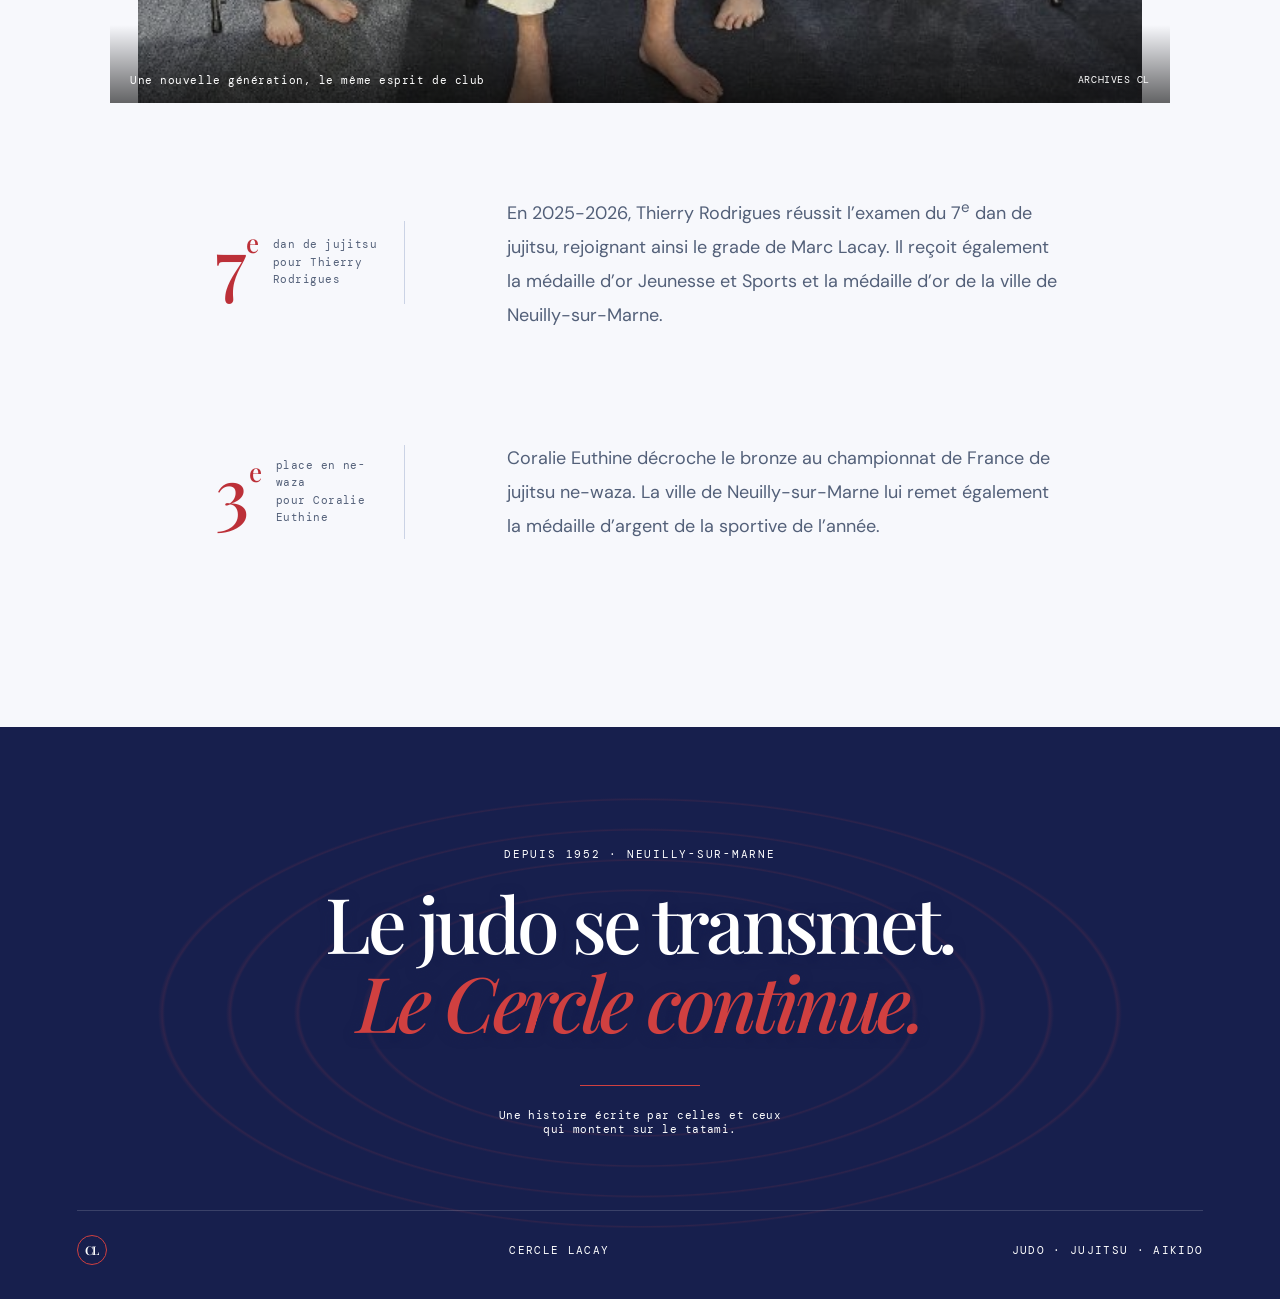
==== commit 1d4413da: "Aligner l’en-tête et intégrer le logo du Cercle Lacay" ====
--- a/index.html
+++ b/index.html
@@ -9,7 +9,7 @@
   <link rel="preconnect" href="https://fonts.googleapis.com">
   <link rel="preconnect" href="https://fonts.gstatic.com" crossorigin>
   <link href="https://fonts.googleapis.com/css2?family=DM+Mono:wght@400;500&family=DM+Sans:wght@400;500;600;700&family=Playfair+Display:wght@500;600;700&display=swap" rel="stylesheet">
-  <link rel="stylesheet" href="style.css?v=dojo-mobile">
+  <link rel="stylesheet" href="style.css?v=brand-logo">
   <script src="script.js" defer></script>
   <style>
   .chapter-image.jacqueline-photo { width: min(100%, 330px); height: auto; justify-self: center; }
@@ -57,8 +57,10 @@
 <body>
   <div class="reading-progress" aria-hidden="true"><span></span></div>
   <header class="topbar">
-    <a class="brand" href="#top" aria-label="Cercle Lacay — début de la page">
-      <span><b>CERCLE LACAY</b> <span class="brand-mark">CL</span> JUDO · JUJITSU · AIKIDO</span>
+    <a class="brand" href="#top" aria-label="Cercle Lacay — Judo, jujitsu, aikido — début de la page">
+      <b>CERCLE LACAY</b>
+      <img class="brand-logo" src="assets/logo-cl-header.webp" alt="" width="34" height="34">
+      <span>JUDO · JUJITSU · AIKIDO</span>
     </a>
   </header>
 
--- a/style.css
+++ b/style.css
@@ -15,9 +15,9 @@
   --text:var(--white);
 }
 
-*{box-sizing:border-box}html{scroll-behavior:smooth;scroll-padding-top:5rem}body{margin:0;background:var(--paper);color:var(--ink);font-family:var(--sans);-webkit-font-smoothing:antialiased}img{display:block;width:100%;height:100%;object-fit:cover}a{color:inherit;text-decoration:none}.reading-progress{position:fixed;z-index:20;inset:0 0 auto;height:3px;background:transparent}.reading-progress span{display:block;width:0;height:100%;background:var(--red);transform-origin:left}.topbar{position:absolute;z-index:5;top:0;left:0;right:0;height:82px;padding:0 var(--gutter);display:flex;justify-content:space-between;align-items:center;border-bottom:1px solid #ffffff21;color:var(--white)}.brand{display:flex;align-items:center;gap:12px;font-size:11px;letter-spacing:.15em}.brand b{font-weight:700}.brand-mark{display:grid;place-items:center;width:34px;height:34px;border:1px solid var(--accent);border-radius:50%;font:600 12px var(--serif);color:var(--text);letter-spacing:-.04em}.top-link{font:10px var(--mono);letter-spacing:.04em;color:var(--text)}.top-link span{font-size:16px;color:var(--accent);margin-left:8px}.hero{position:relative;min-height:750px;height:min(860px,100svh);background:linear-gradient(110deg,#131936,#1b236f);color:var(--white);display:grid;grid-template-columns:1fr 1fr;align-items:center;padding:105px var(--gutter) 50px;overflow:hidden}.hero-grid{position:absolute;inset:0 0 0 48%;opacity:.16;background-image:linear-gradient(90deg,transparent 49.5%,#bbb 50%,transparent 50.5%),linear-gradient(transparent 49.5%,#bbb 50%,transparent 50.5%);background-size:70px 70px;mask-image:linear-gradient(90deg,transparent,black 45%,transparent)}.hero-copy{position:relative;z-index:2;padding:4vh 0 5vh;max-width:650px}.eyebrow,.overline,.section-kicker,.discover,.hero-photo figcaption,.hero-side-note,.hero-year,.milestone-year,.emblem-row p span,.logo-card span,.big-year span,.closing-note,.closing-signature{font-family:var(--mono)}.eyebrow{font-size:10px;letter-spacing:.14em;color:var(--text);display:flex;align-items:center;gap:10px}.dot{width:7px;height:7px;background:var(--accent);border-radius:50%;box-shadow:0 0 0 5px #d040402c}.hero h1{font:500 clamp(4.2rem,8.2vw,8.2rem)/.94 var(--serif);letter-spacing:-.055em;margin:40px 0 26px}.hero h1 em,.chapter h2 em,.intro h2 em,.interlude h2 em,.turning-point h2 em,.present h2 em,.closing h2 em{font-weight:500;color:var(--accent)}.hero-lede{max-width:440px;color:var(--text);font-size:15px;line-height:1.85;margin:0}.discover{display:inline-flex;align-items:center;gap:12px;margin-top:55px;font-size:9px;letter-spacing:.15em;color:var(--text)}.discover-icon{display:grid;place-items:center;width:34px;height:34px;border:1px solid #ffffff45;border-radius:50%;font:15px var(--sans);transition:background .3s,transform .3s}.discover:hover .discover-icon{background:var(--accent);border-color:var(--accent);transform:translateY(3px)}.discover-line{width:44px;height:1px;background:#ffffff45}.hero-photo{position:relative;z-index:1;width:100%;max-width:570px;height:min(62vh,570px);min-height:360px;justify-self:end;margin:8vh 5vw 0 0}.hero-photo:before{content:"";position:absolute;z-index:2;inset:15px -15px -15px 15px;border:1px solid color-mix(in srgb,var(--accent) 44%,transparent);pointer-events:none}.hero-photo img{filter:grayscale(1) sepia(.25) contrast(1.05)}.hero-photo figcaption{position:absolute;bottom:0;left:0;right:0;display:flex;justify-content:space-between;gap:10px;padding:34px 18px 15px;font-size:9px;color:#fff;letter-spacing:.08em;background:linear-gradient(transparent,#0009)}.hero-photo figcaption span:first-child{color:var(--white)}.hero-side-note{position:absolute;right:22px;top:47%;writing-mode:vertical-rl;font-size:8px;letter-spacing:.18em;color:#ffffff58}.hero-year{position:absolute;bottom:42px;left:var(--gutter);font-size:9px;line-height:1.8;letter-spacing:.18em;color:var(--accent)}.section-pad{padding:clamp(90px,13vw,180px) var(--gutter)}.section-kicker{display:flex;align-items:center;gap:18px;font-size:9px;letter-spacing:.15em;color:var(--text)}.section-kicker span:first-child{color:var(--red)}.section-kicker:after{content:"";height:1px;width:62px;background:currentColor;opacity:.35}.intro{display:grid;grid-template-columns:1fr 1.45fr;gap:6vw;background:var(--paper)}.intro-content{max-width:700px;position:relative}.overline{font-size:9px;letter-spacing:.16em;color:var(--red);margin:0 0 22px}.intro h2,.interlude h2,.chapter h2,.turning-point h2,.present h2,.closing h2{font:500 clamp(3.1rem,6.4vw,6rem)/1.02 var(--serif);letter-spacing:-.05em;margin:0 0 30px}.intro-content>p:not(.overline),.chapter-copy>p:not(.overline),.interlude-heading>p:last-child,.turning-copy>p:not(.overline),.present-intro>p:last-child,.new-dojo-copy>p,.present-bottom>p{font-size:15px;line-height:1.9;color:var(--text);max-width:590px}.intro-content>p:not(.overline){max-width:610px}.chapter{padding:70px var(--gutter) 115px}.chapter-dark{background:var(--ink);color:var(--white)}.section-kicker.light{color:var(--text)}.section-kicker.light span:first-child{color:var(--text)}.section-kicker.light::after{color:var(--accent);opacity:1}.chapter-layout{display:grid;grid-template-columns:.85fr 1.15fr;gap:10vw;align-items:center;margin-top:85px}.chapter-copy{max-width:530px}.chapter-copy .overline{color:var(--text)}.chapter h2{font-size:clamp(3.4rem,6vw,6.2rem);margin-bottom:26px}.chapter-copy>p:not(.overline){color:var(--text)}.chapter-image{height:520px;position:relative;margin:0}.chapter-image:before{content:"";position:absolute;z-index:1;inset:-14px 14px 14px -14px;border:1px solid color-mix(in srgb,var(--accent) 42%,transparent)}.chapter-image img{filter:grayscale(1) sepia(.16);position:relative}.chapter-image figcaption,.turning-photo figcaption,.present-photo figcaption,.new-dojo figure figcaption{display:flex;justify-content:space-between;gap:10px;font:9px var(--mono);letter-spacing:.05em;color:var(--text);padding-top:12px}.chapter-image figcaption span,.turning-photo figcaption span,.present-photo figcaption span,.new-dojo figure figcaption span{color:var(--text);font-size:8px;text-align:right}.year-marker{display:flex;align-items:center;gap:14px;margin-top:40px;font-size:9px;letter-spacing:.14em;color:var(--text)}.year-marker span:first-child{font:600 20px var(--serif);color:var(--accent)}.marker-rule{height:1px;width:56px;background:var(--accent)}.interlude{background:var(--paper)}.interlude-heading{max-width:740px;margin:80px auto 75px;text-align:center}.interlude-heading .overline{color:var(--red)}.interlude h2{font-size:clamp(3.2rem,6vw,5.7rem)}.interlude-heading>p:last-child{margin:0 auto}.wide-photo{margin:0;position:relative;height:clamp(330px,52vw,660px);overflow:hidden}.wide-photo img{filter:grayscale(1) sepia(.08);transition:transform 1.2s cubic-bezier(.2,.7,.1,1)}.wide-photo:hover img{transform:scale(1.025)}.wide-photo figcaption{position:absolute;bottom:0;left:0;right:0;display:flex;justify-content:space-between;padding:48px 25px 19px;background:linear-gradient(transparent,#000b);font:9px var(--mono);letter-spacing:.12em;color:white}.milestones{max-width:900px;margin:95px auto 0}.milestone{display:grid;grid-template-columns:130px 1fr;gap:38px;border-top:1px solid var(--rule);padding:27px 0 31px}.milestone:last-child{border-bottom:1px solid var(--rule)}.milestone-year{font-size:18px;color:var(--red)}.milestone h3{font:500 21px var(--serif);margin:0 0 8px}.milestone p{font-size:13px;line-height:1.75;color:var(--text);margin:0;max-width:650px}.emblem-row{max-width:900px;margin:65px auto 0;display:flex;align-items:center;gap:24px}.emblem-row img{width:72px;height:94px;object-fit:contain;mix-blend-mode:multiply}.emblem-row p{font-size:12px;line-height:1.7;color:var(--text)}.emblem-row p span{font-size:8px;letter-spacing:.14em;color:var(--red)}.chapter-warm{background:var(--paper2);color:var(--ink)}.chapter-warm .chapter-layout{grid-template-columns:1.1fr .9fr}.chapter-warm .chapter-copy{padding-left:3vw}.chapter-warm .chapter-image{height:480px}.chapter-warm .chapter-image:before{border-color:color-mix(in srgb,var(--red) 47%,transparent)}.chapter-warm .overline{color:var(--red)}.quote-mark{font:100px/.6 var(--serif);color:var(--red);opacity:.5;margin-top:30px}blockquote{font:italic 18px/1.55 var(--serif);color:var(--text);margin:0;max-width:470px}.turning-point{background:var(--paper)}.turning-grid{display:grid;grid-template-columns:1fr 1fr;align-items:center;gap:11vw;margin-top:80px}.turning-copy{max-width:530px}.turning-point h2,.present h2{font-size:clamp(3.3rem,6vw,6rem)}.turning-photo{height:520px;position:relative;margin:0}.turning-photo:before{content:"";position:absolute;z-index:1;inset:15px -15px -15px 15px;border:1px solid color-mix(in srgb,var(--accent) 44%,transparent)}.turning-photo img{filter:grayscale(.65) sepia(.2)}.logo-card{display:flex;align-items:center;gap:18px;margin-top:34px}.logo-card img{width:112px;height:auto;object-fit:contain;flex-shrink:0}.logo-card span{font-size:8px;letter-spacing:.12em;color:var(--text)}.move-chapter{padding-bottom:140px}.move-head{max-width:780px;margin:75px auto 65px;text-align:center}.move-head .overline{color:var(--text)}.move-head h2{font-size:clamp(3.4rem,6vw,6rem)}.move-head>p:last-child{max-width:590px;margin:0 auto;color:var(--text);font-size:14px;line-height:1.9}.move-photo{max-width:1100px;margin:0 auto 85px;height:clamp(300px,45vw,560px)}.move-photo img{filter:saturate(.65)}.new-dojo{display:grid;grid-template-columns:1.1fr .9fr;grid-template-areas:"photo copy";gap:8vw;align-items:center;max-width:1100px;margin:auto}.new-dojo figure{grid-area:photo;height:350px;margin:0}.new-dojo figure img{filter:saturate(.6)}.new-dojo-copy{grid-area:copy;max-width:390px}.big-year{font:500 clamp(3rem,5vw,5rem)/.92 var(--serif);color:var(--accent)}.big-year span{font-size:9px;letter-spacing:.1em;color:var(--text)}.new-dojo-copy>p{color:var(--text);margin-top:26px}.present{background:var(--paper)}.present-intro{text-align:center;max-width:780px;margin:78px auto 62px}.present-intro h2{font-size:clamp(3.1rem,5.8vw,5.5rem)}.present-intro>p:last-child{margin:0 auto}.present-photo{height:clamp(320px,48vw,610px);margin:0;position:relative;overflow:hidden}.present-photo img{filter:saturate(.72)}.present-photo figcaption{color:#fff;position:absolute;bottom:0;left:0;right:0;padding:48px 20px 16px;background:linear-gradient(transparent,#0009)}.present-photo figcaption span{color:var(--white)}.present-bottom{max-width:850px;margin:72px auto 0;display:grid;grid-template-columns:190px 1fr;gap:8vw;align-items:center}.present-stat{display:flex;align-items:center;gap:14px;border-right:1px solid var(--rule);padding:12px 20px 12px 0}.present-stat strong{font:500 74px/.8 var(--serif);color:var(--red)}.present-stat sup{font-size:.35em;vertical-align:top}.present-stat span{font:9px/1.6 var(--mono);letter-spacing:.04em;color:var(--text)}.present-bottom>p{font-size:14px}.closing{position:relative;overflow:hidden;text-align:center;padding:120px var(--gutter) 34px;background:var(--ink);color:var(--white)}.closing-pattern{position:absolute;inset:0;opacity:.12;background:radial-gradient(ellipse at center,transparent 20%,var(--accent) 20.2%,transparent 20.5%,transparent 25%,var(--accent) 25.2%,transparent 25.5%,transparent 30%,var(--accent) 30.2%,transparent 30.5%,transparent 35%,var(--accent) 35.2%,transparent 35.5%);transform:scale(1.5)}.closing>*:not(.closing-pattern){position:relative}.closing .overline{color:var(--text)}.closing h2{font-size:clamp(3rem,6vw,5.6rem);margin-bottom:45px}.closing-rule{height:1px;max-width:120px;margin:auto;background:var(--accent)}.closing-note{font-size:9px;letter-spacing:.04em;color:var(--text);margin:22px 0 74px}.closing-signature{display:flex;align-items:center;justify-content:space-between;border-top:1px solid #ffffff27;padding-top:24px;font-size:8px;letter-spacing:.12em;color:var(--text)}.closing-signature .brand-mark{width:30px;height:30px}.to-top{position:fixed;z-index:7;right:22px;bottom:22px;width:42px;height:42px;background:var(--red);color:#fff;border:0;border-radius:50%;font-size:18px;opacity:0;pointer-events:none;transform:translateY(10px);transition:.25s;cursor:pointer}.to-top.visible{opacity:1;pointer-events:auto;transform:translateY(0)}.reveal{opacity:0;transform:translateY(26px);transition:opacity .8s ease,transform .8s cubic-bezier(.2,.7,.2,1)}.reveal.is-visible{opacity:1;transform:none}
+*{box-sizing:border-box}html{scroll-behavior:smooth;scroll-padding-top:5rem}body{margin:0;background:var(--paper);color:var(--ink);font-family:var(--sans);-webkit-font-smoothing:antialiased}img{display:block;width:100%;height:100%;object-fit:cover}a{color:inherit;text-decoration:none}.reading-progress{position:fixed;z-index:20;inset:0 0 auto;height:3px;background:transparent}.reading-progress span{display:block;width:0;height:100%;background:var(--red);transform-origin:left}.topbar{position:absolute;z-index:5;top:0;left:0;right:0;height:82px;padding:0 var(--gutter);display:flex;justify-content:space-between;align-items:center;border-bottom:1px solid #ffffff21;color:var(--white)}.brand{display:flex;align-items:center;gap:12px;font-size:11px;letter-spacing:.15em;white-space:nowrap}.brand b{font-weight:700}.brand-mark,.brand-logo{width:34px;height:34px}.brand-logo{flex:none;object-fit:contain}.brand-mark{display:grid;place-items:center;border:1px solid var(--accent);border-radius:50%;font:600 12px var(--serif);color:var(--text);letter-spacing:-.04em}.top-link{font:10px var(--mono);letter-spacing:.04em;color:var(--text)}.top-link span{font-size:16px;color:var(--accent);margin-left:8px}.hero{position:relative;min-height:750px;height:min(860px,100svh);background:linear-gradient(110deg,#131936,#1b236f);color:var(--white);display:grid;grid-template-columns:1fr 1fr;align-items:center;padding:105px var(--gutter) 50px;overflow:hidden}.hero-grid{position:absolute;inset:0 0 0 48%;opacity:.16;background-image:linear-gradient(90deg,transparent 49.5%,#bbb 50%,transparent 50.5%),linear-gradient(transparent 49.5%,#bbb 50%,transparent 50.5%);background-size:70px 70px;mask-image:linear-gradient(90deg,transparent,black 45%,transparent)}.hero-copy{position:relative;z-index:2;padding:4vh 0 5vh;max-width:650px}.eyebrow,.overline,.section-kicker,.discover,.hero-photo figcaption,.hero-side-note,.hero-year,.milestone-year,.emblem-row p span,.logo-card span,.big-year span,.closing-note,.closing-signature{font-family:var(--mono)}.eyebrow{font-size:10px;letter-spacing:.14em;color:var(--text);display:flex;align-items:center;gap:10px}.dot{width:7px;height:7px;background:var(--accent);border-radius:50%;box-shadow:0 0 0 5px #d040402c}.hero h1{font:500 clamp(4.2rem,8.2vw,8.2rem)/.94 var(--serif);letter-spacing:-.055em;margin:40px 0 26px}.hero h1 em,.chapter h2 em,.intro h2 em,.interlude h2 em,.turning-point h2 em,.present h2 em,.closing h2 em{font-weight:500;color:var(--accent)}.hero-lede{max-width:440px;color:var(--text);font-size:15px;line-height:1.85;margin:0}.discover{display:inline-flex;align-items:center;gap:12px;margin-top:55px;font-size:9px;letter-spacing:.15em;color:var(--text)}.discover-icon{display:grid;place-items:center;width:34px;height:34px;border:1px solid #ffffff45;border-radius:50%;font:15px var(--sans);transition:background .3s,transform .3s}.discover:hover .discover-icon{background:var(--accent);border-color:var(--accent);transform:translateY(3px)}.discover-line{width:44px;height:1px;background:#ffffff45}.hero-photo{position:relative;z-index:1;width:100%;max-width:570px;height:min(62vh,570px);min-height:360px;justify-self:end;margin:8vh 5vw 0 0}.hero-photo:before{content:"";position:absolute;z-index:2;inset:15px -15px -15px 15px;border:1px solid color-mix(in srgb,var(--accent) 44%,transparent);pointer-events:none}.hero-photo img{filter:grayscale(1) sepia(.25) contrast(1.05)}.hero-photo figcaption{position:absolute;bottom:0;left:0;right:0;display:flex;justify-content:space-between;gap:10px;padding:34px 18px 15px;font-size:9px;color:#fff;letter-spacing:.08em;background:linear-gradient(transparent,#0009)}.hero-photo figcaption span:first-child{color:var(--white)}.hero-side-note{position:absolute;right:22px;top:47%;writing-mode:vertical-rl;font-size:8px;letter-spacing:.18em;color:#ffffff58}.hero-year{position:absolute;bottom:42px;left:var(--gutter);font-size:9px;line-height:1.8;letter-spacing:.18em;color:var(--accent)}.section-pad{padding:clamp(90px,13vw,180px) var(--gutter)}.section-kicker{display:flex;align-items:center;gap:18px;font-size:9px;letter-spacing:.15em;color:var(--text)}.section-kicker span:first-child{color:var(--red)}.section-kicker:after{content:"";height:1px;width:62px;background:currentColor;opacity:.35}.intro{display:grid;grid-template-columns:1fr 1.45fr;gap:6vw;background:var(--paper)}.intro-content{max-width:700px;position:relative}.overline{font-size:9px;letter-spacing:.16em;color:var(--red);margin:0 0 22px}.intro h2,.interlude h2,.chapter h2,.turning-point h2,.present h2,.closing h2{font:500 clamp(3.1rem,6.4vw,6rem)/1.02 var(--serif);letter-spacing:-.05em;margin:0 0 30px}.intro-content>p:not(.overline),.chapter-copy>p:not(.overline),.interlude-heading>p:last-child,.turning-copy>p:not(.overline),.present-intro>p:last-child,.new-dojo-copy>p,.present-bottom>p{font-size:15px;line-height:1.9;color:var(--text);max-width:590px}.intro-content>p:not(.overline){max-width:610px}.chapter{padding:70px var(--gutter) 115px}.chapter-dark{background:var(--ink);color:var(--white)}.section-kicker.light{color:var(--text)}.section-kicker.light span:first-child{color:var(--text)}.section-kicker.light::after{color:var(--accent);opacity:1}.chapter-layout{display:grid;grid-template-columns:.85fr 1.15fr;gap:10vw;align-items:center;margin-top:85px}.chapter-copy{max-width:530px}.chapter-copy .overline{color:var(--text)}.chapter h2{font-size:clamp(3.4rem,6vw,6.2rem);margin-bottom:26px}.chapter-copy>p:not(.overline){color:var(--text)}.chapter-image{height:520px;position:relative;margin:0}.chapter-image:before{content:"";position:absolute;z-index:1;inset:-14px 14px 14px -14px;border:1px solid color-mix(in srgb,var(--accent) 42%,transparent)}.chapter-image img{filter:grayscale(1) sepia(.16);position:relative}.chapter-image figcaption,.turning-photo figcaption,.present-photo figcaption,.new-dojo figure figcaption{display:flex;justify-content:space-between;gap:10px;font:9px var(--mono);letter-spacing:.05em;color:var(--text);padding-top:12px}.chapter-image figcaption span,.turning-photo figcaption span,.present-photo figcaption span,.new-dojo figure figcaption span{color:var(--text);font-size:8px;text-align:right}.year-marker{display:flex;align-items:center;gap:14px;margin-top:40px;font-size:9px;letter-spacing:.14em;color:var(--text)}.year-marker span:first-child{font:600 20px var(--serif);color:var(--accent)}.marker-rule{height:1px;width:56px;background:var(--accent)}.interlude{background:var(--paper)}.interlude-heading{max-width:740px;margin:80px auto 75px;text-align:center}.interlude-heading .overline{color:var(--red)}.interlude h2{font-size:clamp(3.2rem,6vw,5.7rem)}.interlude-heading>p:last-child{margin:0 auto}.wide-photo{margin:0;position:relative;height:clamp(330px,52vw,660px);overflow:hidden}.wide-photo img{filter:grayscale(1) sepia(.08);transition:transform 1.2s cubic-bezier(.2,.7,.1,1)}.wide-photo:hover img{transform:scale(1.025)}.wide-photo figcaption{position:absolute;bottom:0;left:0;right:0;display:flex;justify-content:space-between;padding:48px 25px 19px;background:linear-gradient(transparent,#000b);font:9px var(--mono);letter-spacing:.12em;color:white}.milestones{max-width:900px;margin:95px auto 0}.milestone{display:grid;grid-template-columns:130px 1fr;gap:38px;border-top:1px solid var(--rule);padding:27px 0 31px}.milestone:last-child{border-bottom:1px solid var(--rule)}.milestone-year{font-size:18px;color:var(--red)}.milestone h3{font:500 21px var(--serif);margin:0 0 8px}.milestone p{font-size:13px;line-height:1.75;color:var(--text);margin:0;max-width:650px}.emblem-row{max-width:900px;margin:65px auto 0;display:flex;align-items:center;gap:24px}.emblem-row img{width:72px;height:94px;object-fit:contain;mix-blend-mode:multiply}.emblem-row p{font-size:12px;line-height:1.7;color:var(--text)}.emblem-row p span{font-size:8px;letter-spacing:.14em;color:var(--red)}.chapter-warm{background:var(--paper2);color:var(--ink)}.chapter-warm .chapter-layout{grid-template-columns:1.1fr .9fr}.chapter-warm .chapter-copy{padding-left:3vw}.chapter-warm .chapter-image{height:480px}.chapter-warm .chapter-image:before{border-color:color-mix(in srgb,var(--red) 47%,transparent)}.chapter-warm .overline{color:var(--red)}.quote-mark{font:100px/.6 var(--serif);color:var(--red);opacity:.5;margin-top:30px}blockquote{font:italic 18px/1.55 var(--serif);color:var(--text);margin:0;max-width:470px}.turning-point{background:var(--paper)}.turning-grid{display:grid;grid-template-columns:1fr 1fr;align-items:center;gap:11vw;margin-top:80px}.turning-copy{max-width:530px}.turning-point h2,.present h2{font-size:clamp(3.3rem,6vw,6rem)}.turning-photo{height:520px;position:relative;margin:0}.turning-photo:before{content:"";position:absolute;z-index:1;inset:15px -15px -15px 15px;border:1px solid color-mix(in srgb,var(--accent) 44%,transparent)}.turning-photo img{filter:grayscale(.65) sepia(.2)}.logo-card{display:flex;align-items:center;gap:18px;margin-top:34px}.logo-card img{width:112px;height:auto;object-fit:contain;flex-shrink:0}.logo-card span{font-size:8px;letter-spacing:.12em;color:var(--text)}.move-chapter{padding-bottom:140px}.move-head{max-width:780px;margin:75px auto 65px;text-align:center}.move-head .overline{color:var(--text)}.move-head h2{font-size:clamp(3.4rem,6vw,6rem)}.move-head>p:last-child{max-width:590px;margin:0 auto;color:var(--text);font-size:14px;line-height:1.9}.move-photo{max-width:1100px;margin:0 auto 85px;height:clamp(300px,45vw,560px)}.move-photo img{filter:saturate(.65)}.new-dojo{display:grid;grid-template-columns:1.1fr .9fr;grid-template-areas:"photo copy";gap:8vw;align-items:center;max-width:1100px;margin:auto}.new-dojo figure{grid-area:photo;height:350px;margin:0}.new-dojo figure img{filter:saturate(.6)}.new-dojo-copy{grid-area:copy;max-width:390px}.big-year{font:500 clamp(3rem,5vw,5rem)/.92 var(--serif);color:var(--accent)}.big-year span{font-size:9px;letter-spacing:.1em;color:var(--text)}.new-dojo-copy>p{color:var(--text);margin-top:26px}.present{background:var(--paper)}.present-intro{text-align:center;max-width:780px;margin:78px auto 62px}.present-intro h2{font-size:clamp(3.1rem,5.8vw,5.5rem)}.present-intro>p:last-child{margin:0 auto}.present-photo{height:clamp(320px,48vw,610px);margin:0;position:relative;overflow:hidden}.present-photo img{filter:saturate(.72)}.present-photo figcaption{color:#fff;position:absolute;bottom:0;left:0;right:0;padding:48px 20px 16px;background:linear-gradient(transparent,#0009)}.present-photo figcaption span{color:var(--white)}.present-bottom{max-width:850px;margin:72px auto 0;display:grid;grid-template-columns:190px 1fr;gap:8vw;align-items:center}.present-stat{display:flex;align-items:center;gap:14px;border-right:1px solid var(--rule);padding:12px 20px 12px 0}.present-stat strong{font:500 74px/.8 var(--serif);color:var(--red)}.present-stat sup{font-size:.35em;vertical-align:top}.present-stat span{font:9px/1.6 var(--mono);letter-spacing:.04em;color:var(--text)}.present-bottom>p{font-size:14px}.closing{position:relative;overflow:hidden;text-align:center;padding:120px var(--gutter) 34px;background:var(--ink);color:var(--white)}.closing-pattern{position:absolute;inset:0;opacity:.12;background:radial-gradient(ellipse at center,transparent 20%,var(--accent) 20.2%,transparent 20.5%,transparent 25%,var(--accent) 25.2%,transparent 25.5%,transparent 30%,var(--accent) 30.2%,transparent 30.5%,transparent 35%,var(--accent) 35.2%,transparent 35.5%);transform:scale(1.5)}.closing>*:not(.closing-pattern){position:relative}.closing .overline{color:var(--text)}.closing h2{font-size:clamp(3rem,6vw,5.6rem);margin-bottom:45px}.closing-rule{height:1px;max-width:120px;margin:auto;background:var(--accent)}.closing-note{font-size:9px;letter-spacing:.04em;color:var(--text);margin:22px 0 74px}.closing-signature{display:flex;align-items:center;justify-content:space-between;border-top:1px solid #ffffff27;padding-top:24px;font-size:8px;letter-spacing:.12em;color:var(--text)}.closing-signature .brand-mark{width:30px;height:30px}.to-top{position:fixed;z-index:7;right:22px;bottom:22px;width:42px;height:42px;background:var(--red);color:#fff;border:0;border-radius:50%;font-size:18px;opacity:0;pointer-events:none;transform:translateY(10px);transition:.25s;cursor:pointer}.to-top.visible{opacity:1;pointer-events:auto;transform:translateY(0)}.reveal{opacity:0;transform:translateY(26px);transition:opacity .8s ease,transform .8s cubic-bezier(.2,.7,.2,1)}.reveal.is-visible{opacity:1;transform:none}
 @media(max-width:800px){.hero{min-height:800px;height:auto;grid-template-columns:1fr;padding-top:128px;padding-bottom:95px}.hero-copy{padding:25px 0 40px}.hero h1{font-size:clamp(4rem,15vw,7rem);margin-top:32px}.hero-lede{font-size:14px;max-width:520px}.discover{margin-top:35px}.hero-photo{justify-self:start;margin:12px 0 0 10px;width:calc(100% - 24px);max-width:none;height:clamp(300px,75vw,520px);min-height:0}.hero-side-note,.hero-year{display:none}.intro{grid-template-columns:1fr;gap:52px}.intro-content{padding-right:30px}.chapter-layout,.chapter-warm .chapter-layout,.turning-grid{grid-template-columns:1fr;gap:58px;margin-top:62px}.chapter-copy{max-width:640px}.chapter-image,.chapter-warm .chapter-image,.turning-photo{height:clamp(330px,80vw,520px)}.chapter-warm .chapter-layout{display:flex;flex-direction:column-reverse}.chapter-warm .chapter-copy{padding-left:0}.chapter{padding-bottom:90px}.interlude-heading{margin:65px auto 50px}.milestones{margin-top:65px}.milestone{grid-template-columns:76px 1fr;gap:18px}.emblem-row{margin-top:45px}.turning-grid{margin-top:60px}.turning-copy{order:0}.turning-photo{order:1}.new-dojo{grid-template-columns:1fr;grid-template-areas:"copy" "photo";gap:40px}.new-dojo figure{height:clamp(260px,70vw,400px)}.present-bottom{grid-template-columns:1fr;gap:20px;margin-top:48px}.present-stat{border-right:0;border-bottom:1px solid var(--rule);padding:0 0 20px}.move-head{margin-top:60px}.closing-signature{gap:12px}.closing-signature span:last-child{display:none}}
-@media(max-width:480px){.topbar{height:68px}.brand{font-size:9px;gap:8px}.brand-mark{width:30px;height:30px}.top-link{font-size:8px}.hero{padding-top:102px}.hero h1{font-size:17vw}.section-pad{padding-top:85px;padding-bottom:90px}.section-kicker{font-size:8px}.intro h2,.interlude h2,.chapter h2,.turning-point h2,.present h2{font-size:clamp(3rem,14vw,4.3rem)}.chapter{padding-top:58px}.chapter-image figcaption,.turning-photo figcaption,.present-photo figcaption,.new-dojo figure figcaption{font-size:8px}.wide-photo figcaption{padding:42px 13px 14px;font-size:8px}.wide-photo figcaption span:last-child{max-width:52%;text-align:right}.milestone{grid-template-columns:61px 1fr;gap:12px}.milestone-year{font-size:16px}.milestone h3{font-size:18px}.milestone p{font-size:12px}.emblem-row{gap:14px}.emblem-row img{width:60px;height:78px}.closing{padding-top:90px}.closing-signature{justify-content:center}.closing-signature span:nth-child(2){font-size:8px}}
+@media(max-width:480px){.topbar{height:68px}.brand{font-size:9px;gap:8px}.brand-mark,.brand-logo{width:30px;height:30px}.top-link{font-size:8px}.hero{padding-top:102px}.hero h1{font-size:17vw}.section-pad{padding-top:85px;padding-bottom:90px}.section-kicker{font-size:8px}.intro h2,.interlude h2,.chapter h2,.turning-point h2,.present h2{font-size:clamp(3rem,14vw,4.3rem)}.chapter{padding-top:58px}.chapter-image figcaption,.turning-photo figcaption,.present-photo figcaption,.new-dojo figure figcaption{font-size:8px}.wide-photo figcaption{padding:42px 13px 14px;font-size:8px}.wide-photo figcaption span:last-child{max-width:52%;text-align:right}.milestone{grid-template-columns:61px 1fr;gap:12px}.milestone-year{font-size:16px}.milestone h3{font-size:18px}.milestone p{font-size:12px}.emblem-row{gap:14px}.emblem-row img{width:60px;height:78px}.closing{padding-top:90px}.closing-signature{justify-content:center}.closing-signature span:nth-child(2){font-size:8px}}
 @media(prefers-reduced-motion:reduce){*,*::before,*::after{scroll-behavior:auto!important;animation-duration:.01ms!important;animation-iteration-count:1!important;transition-duration:.01ms!important}.reveal{opacity:1;transform:none}}
 
 
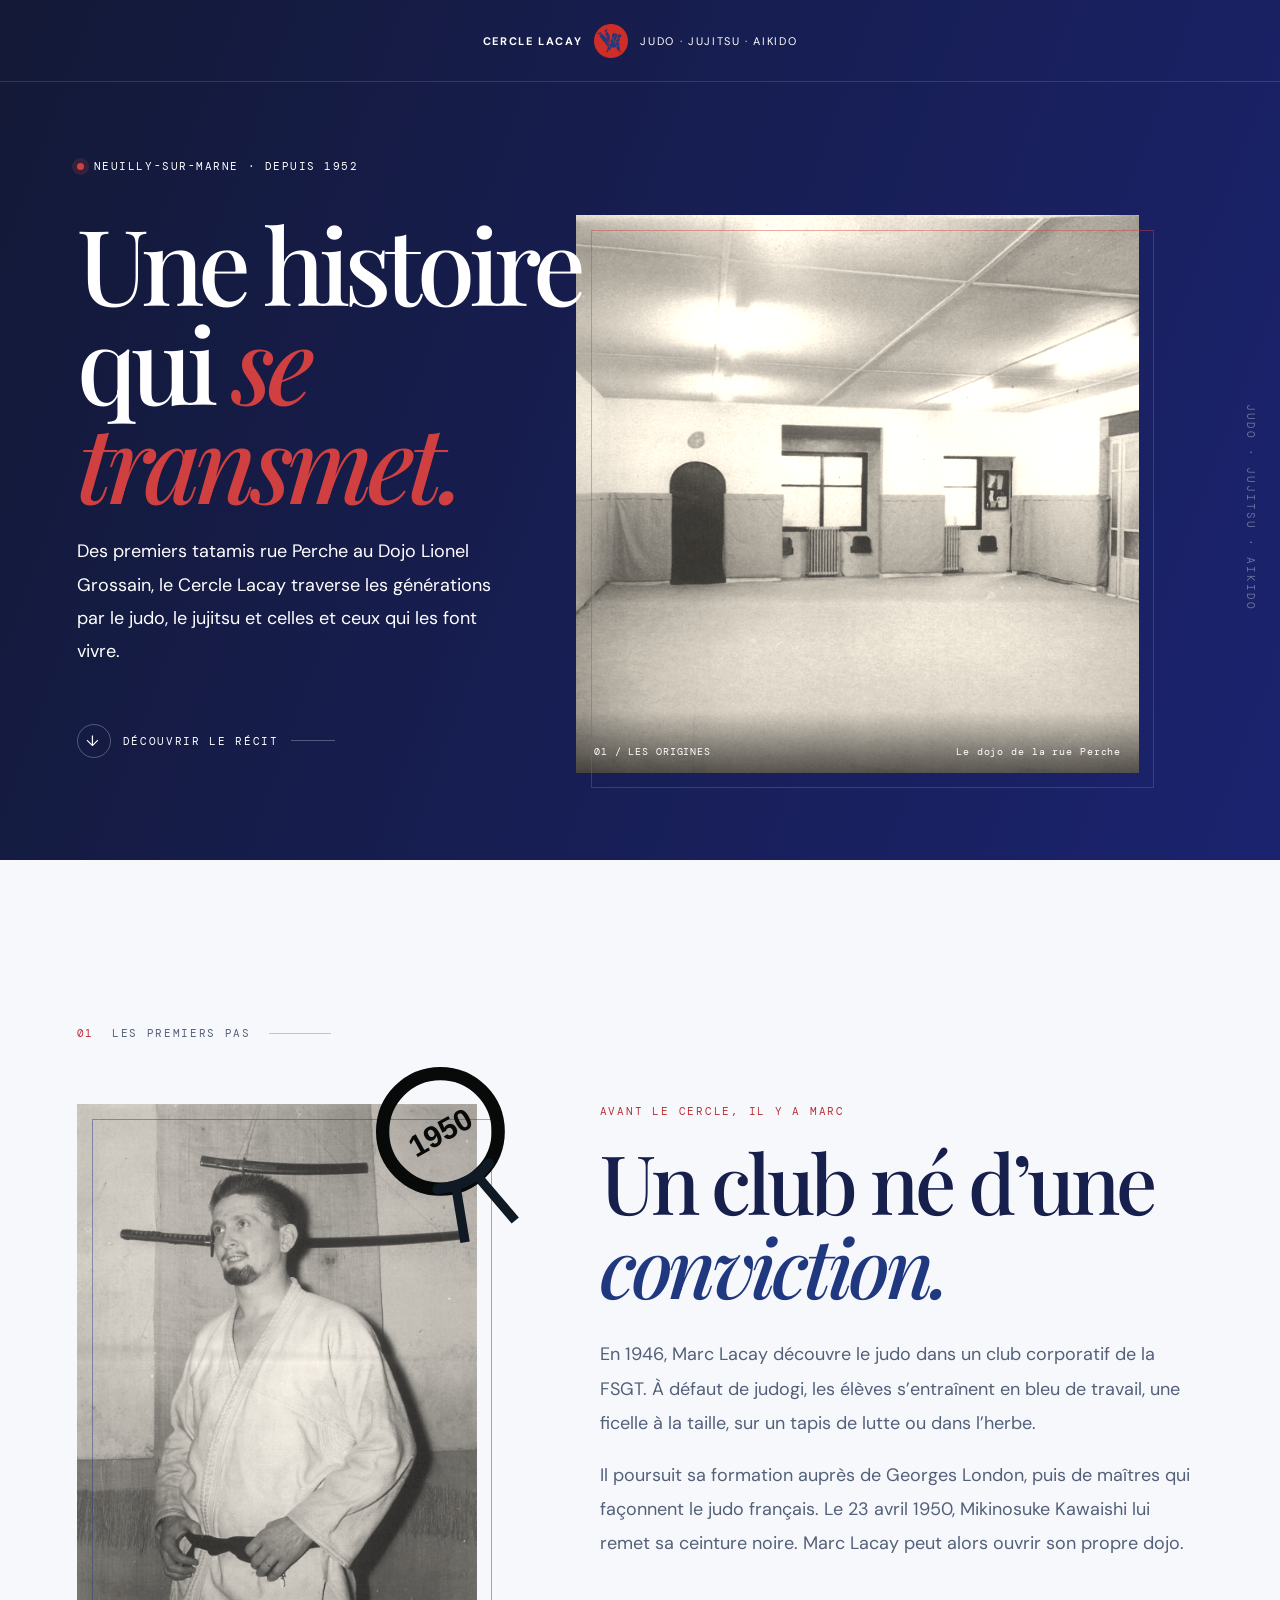
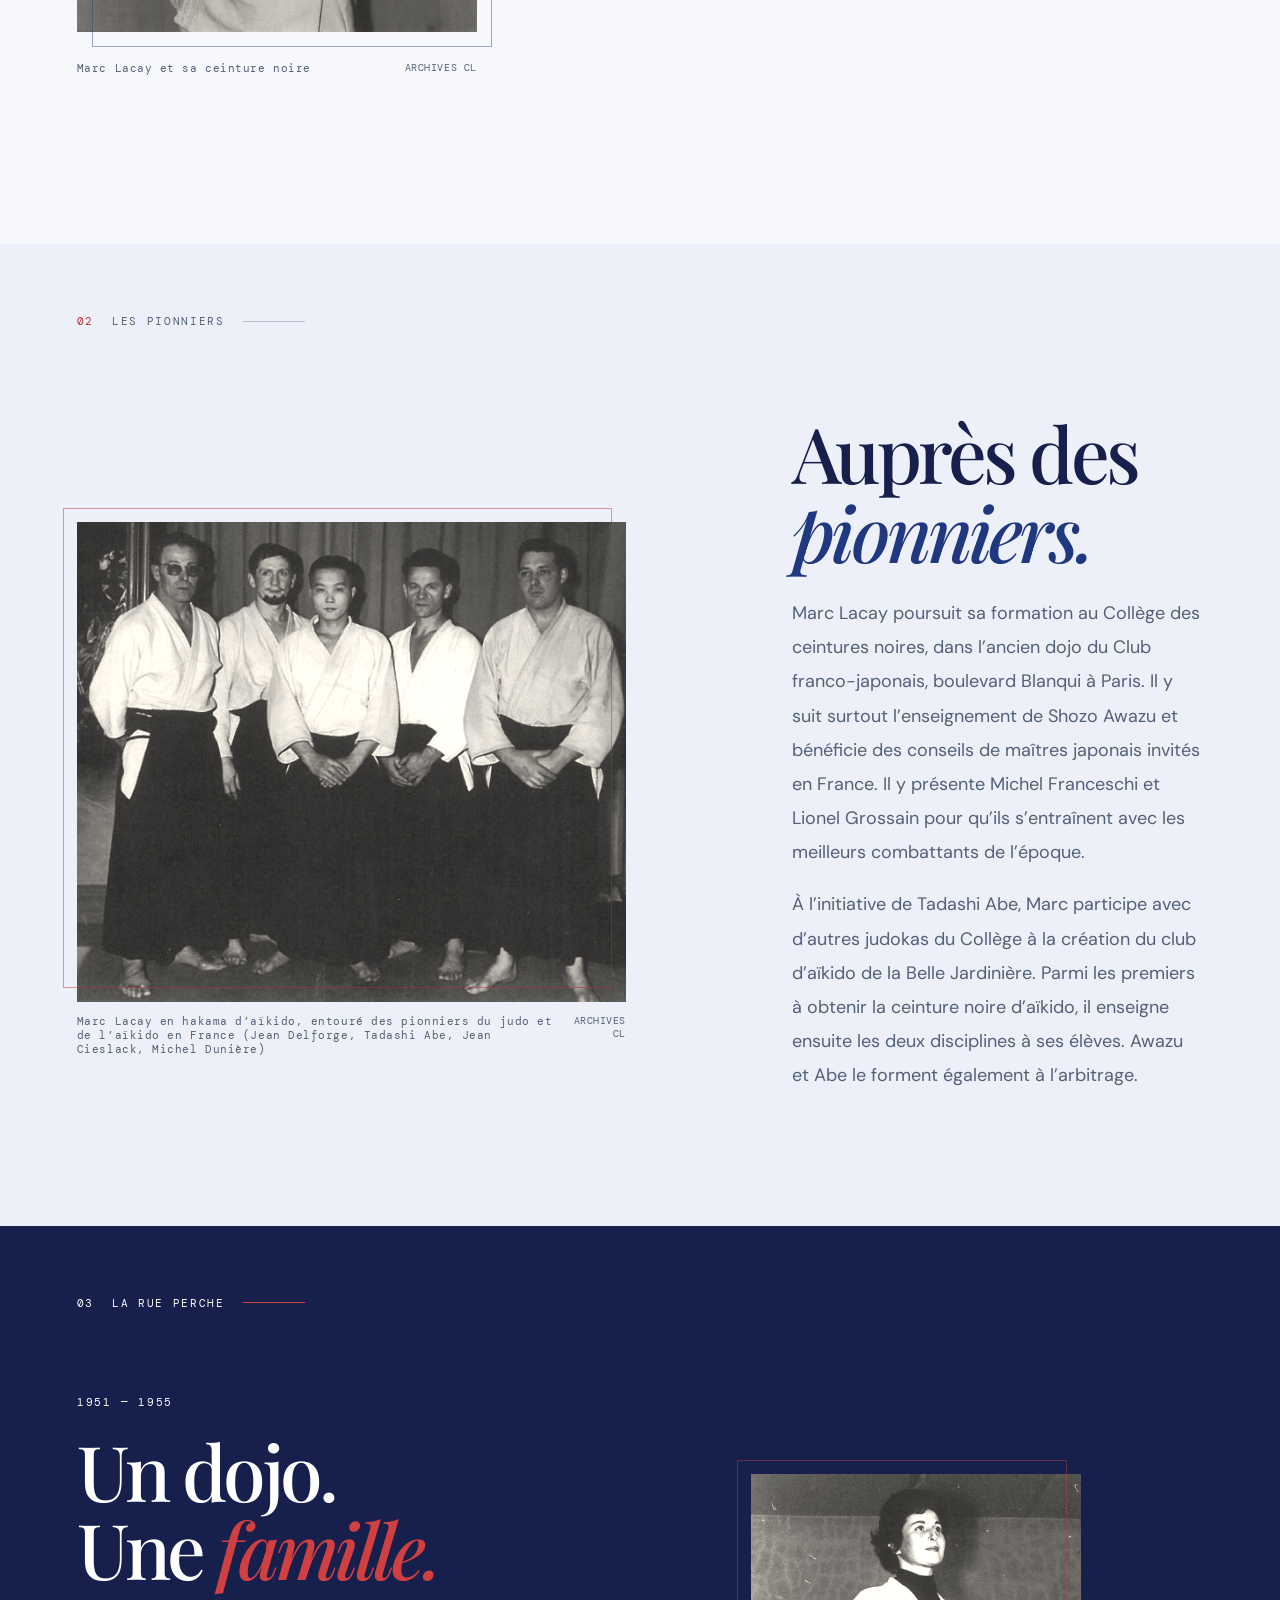
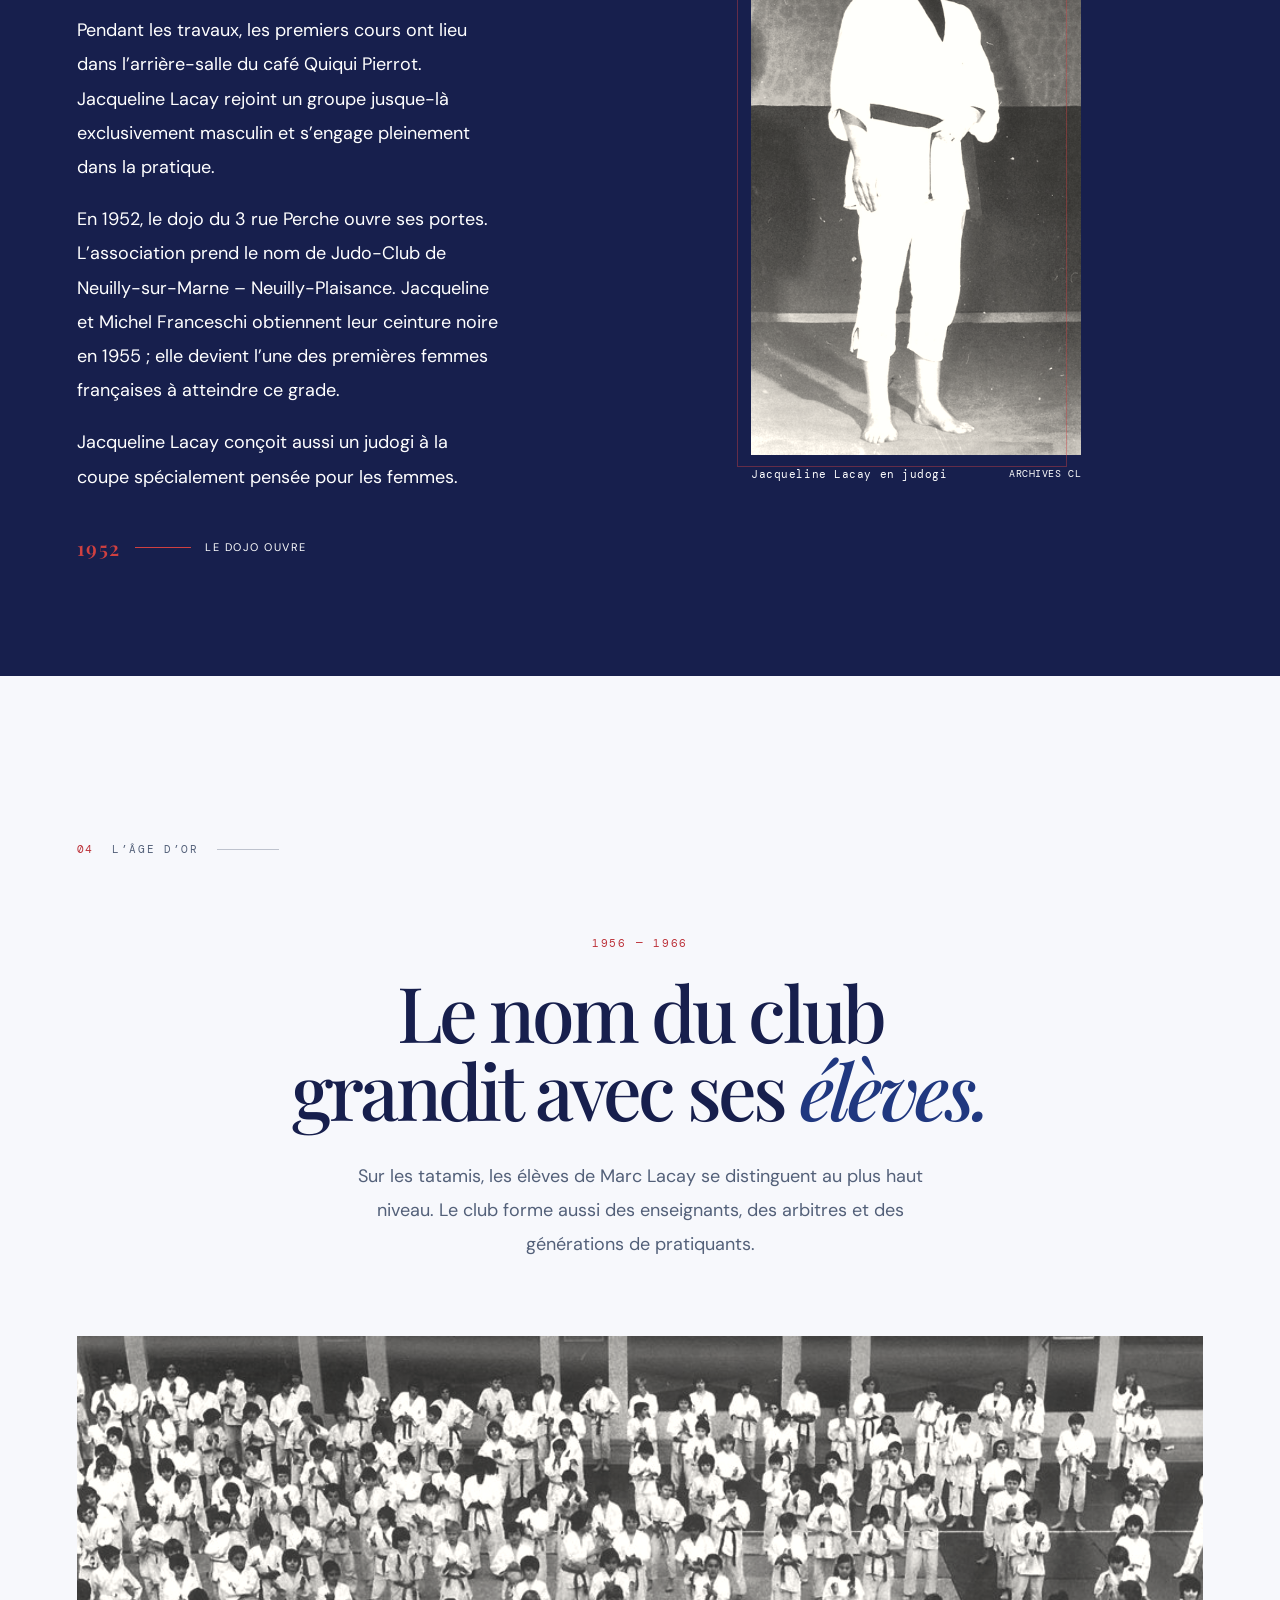
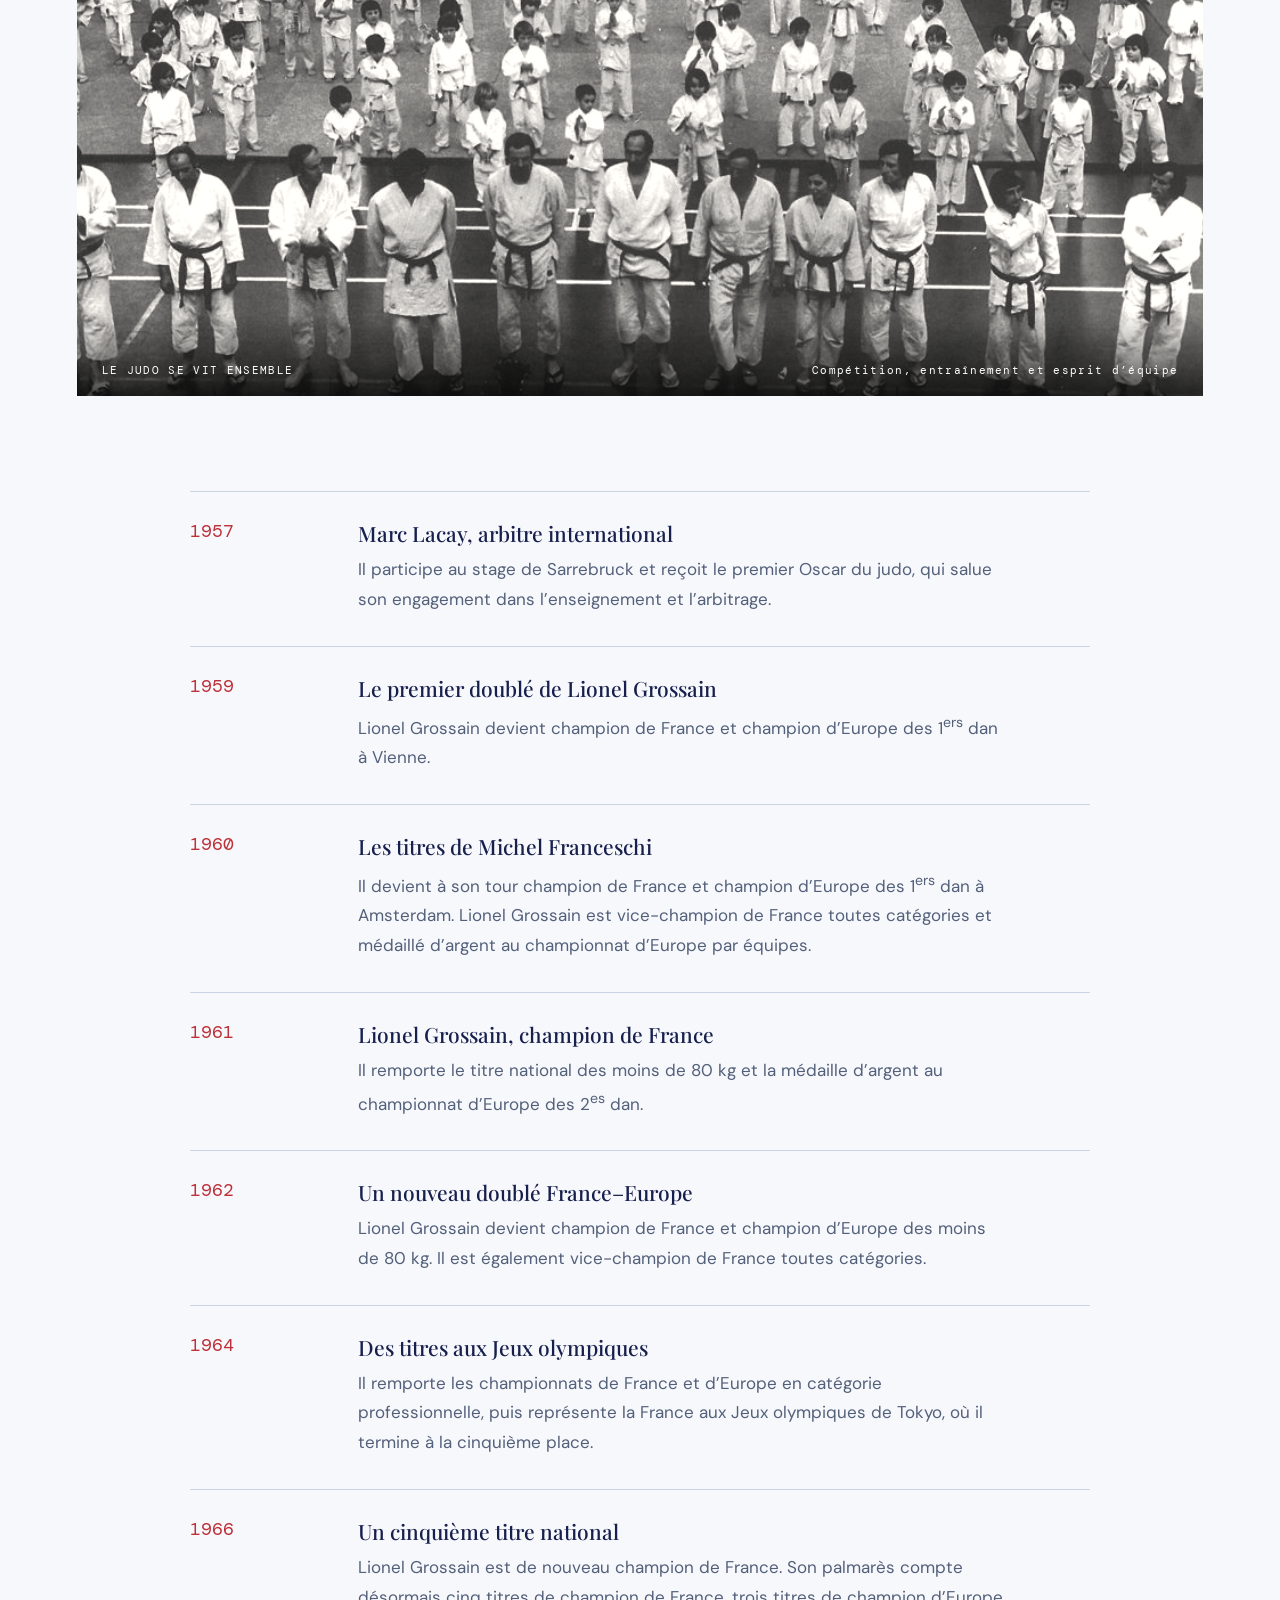
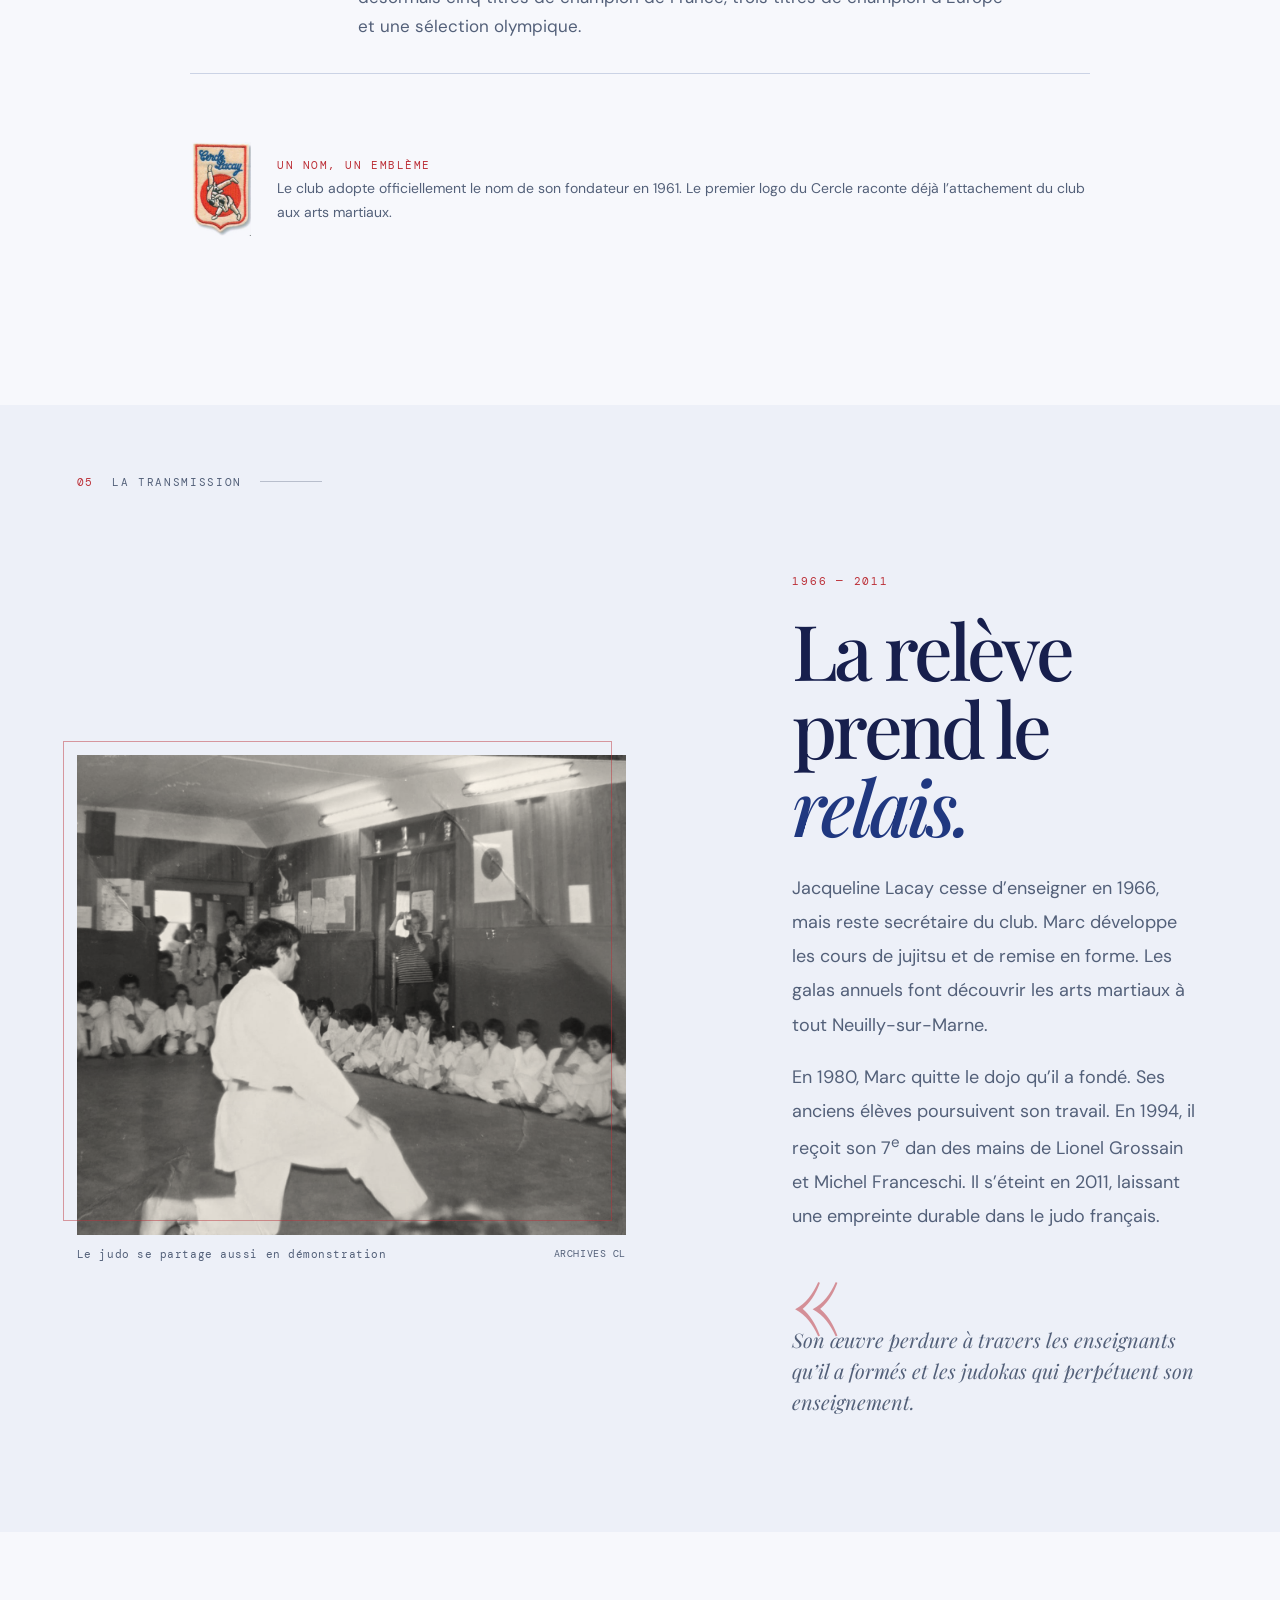
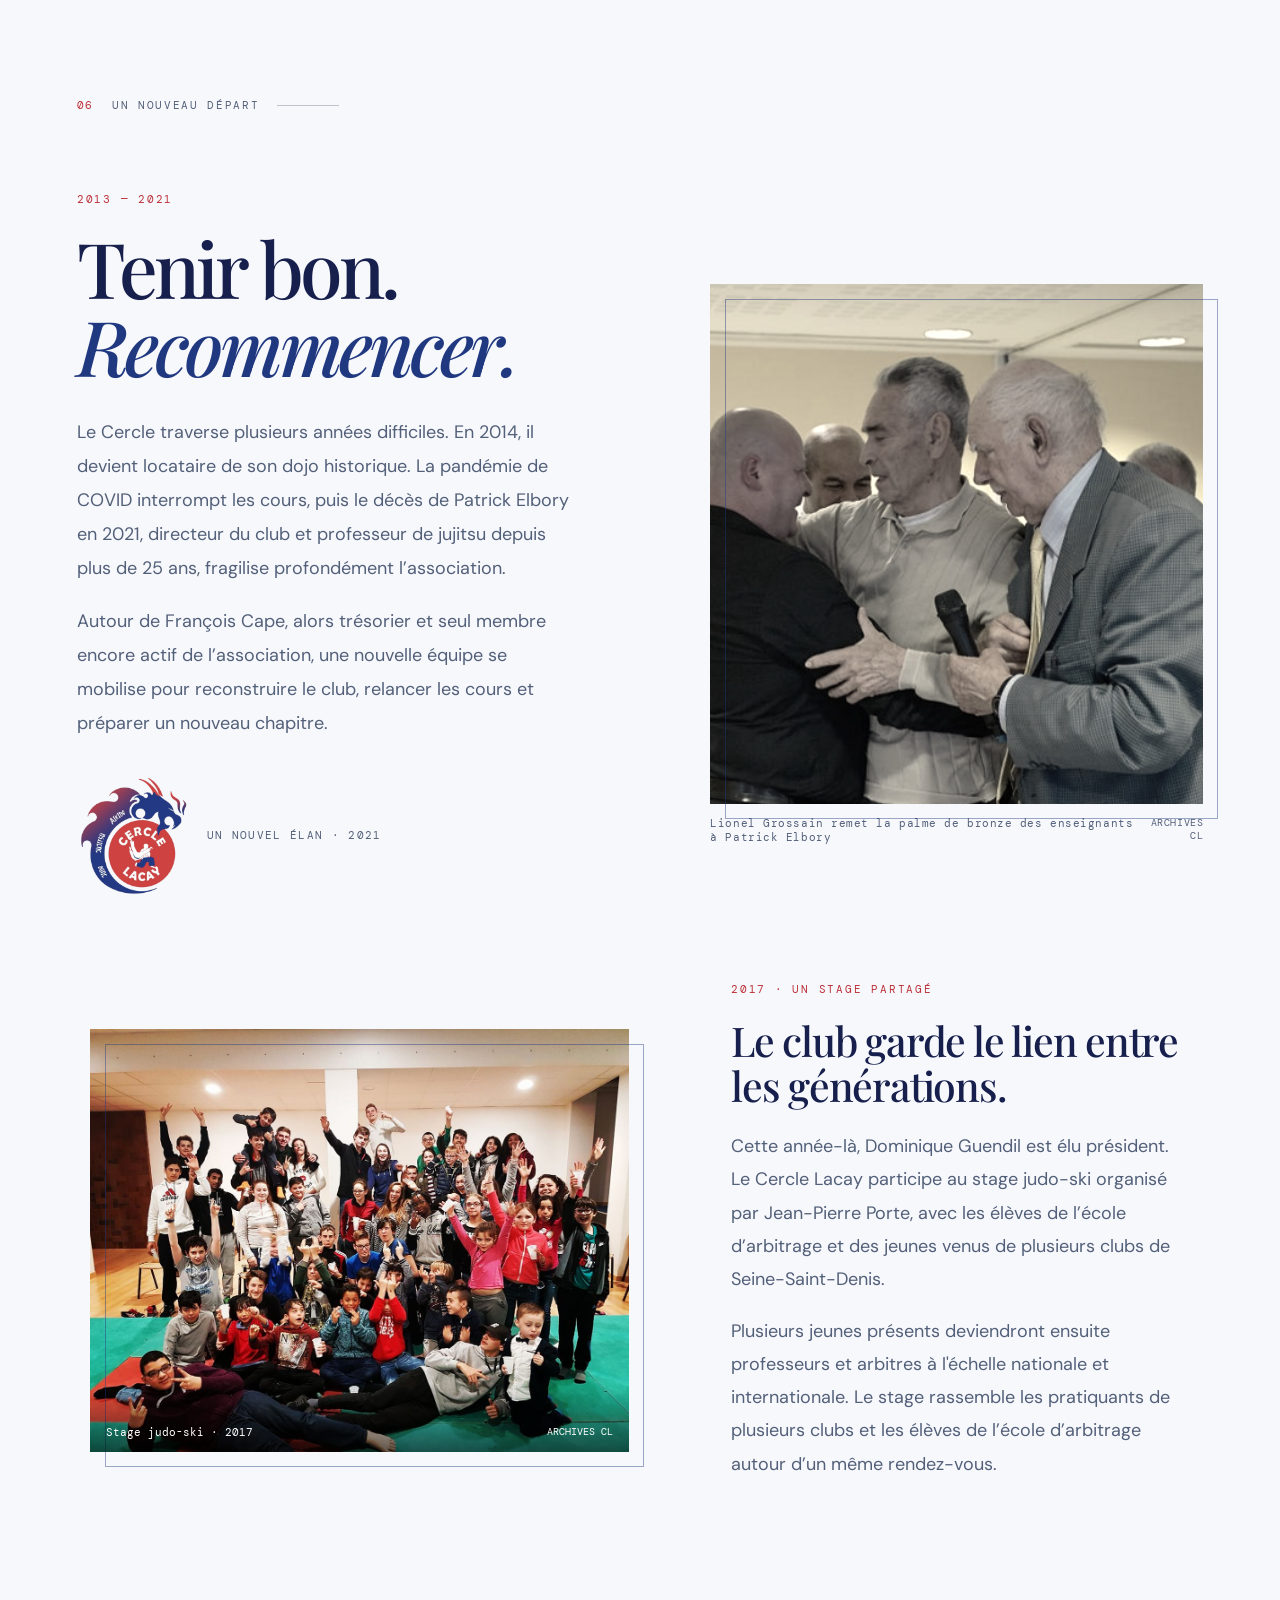
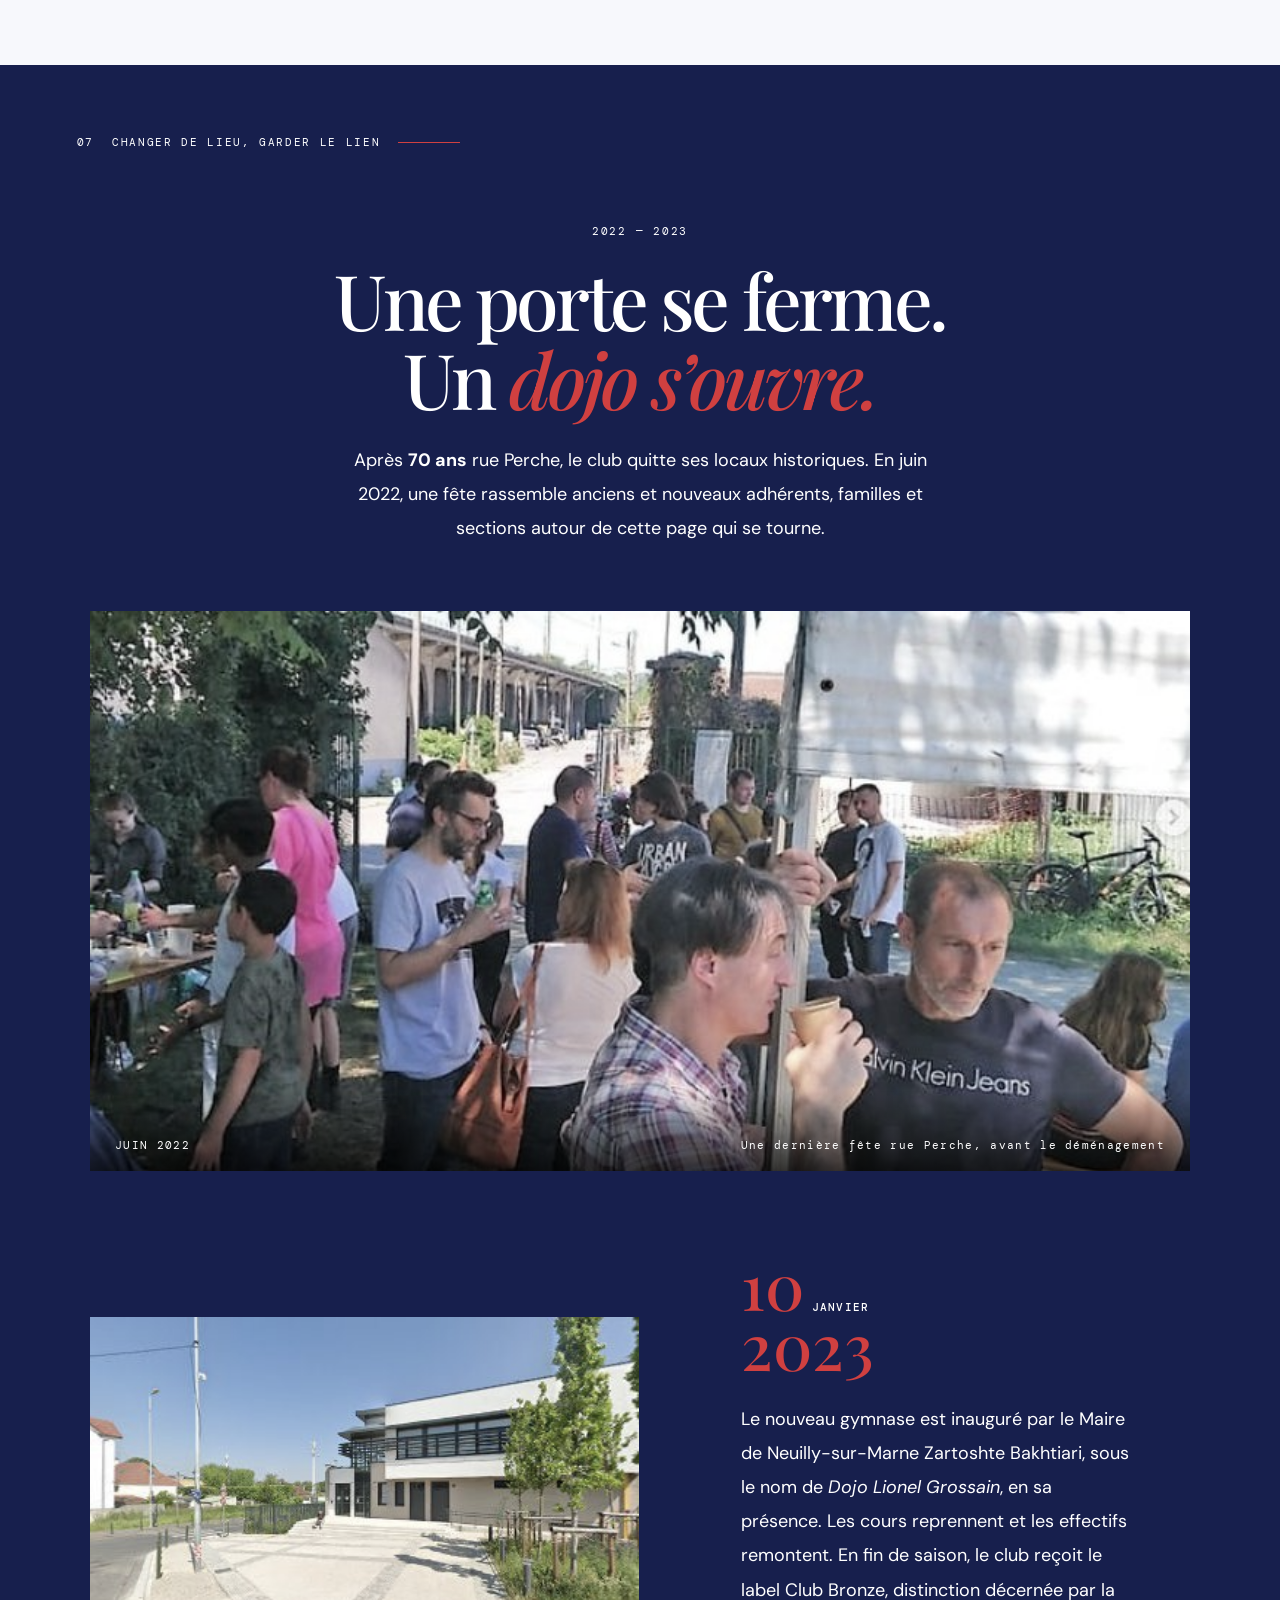
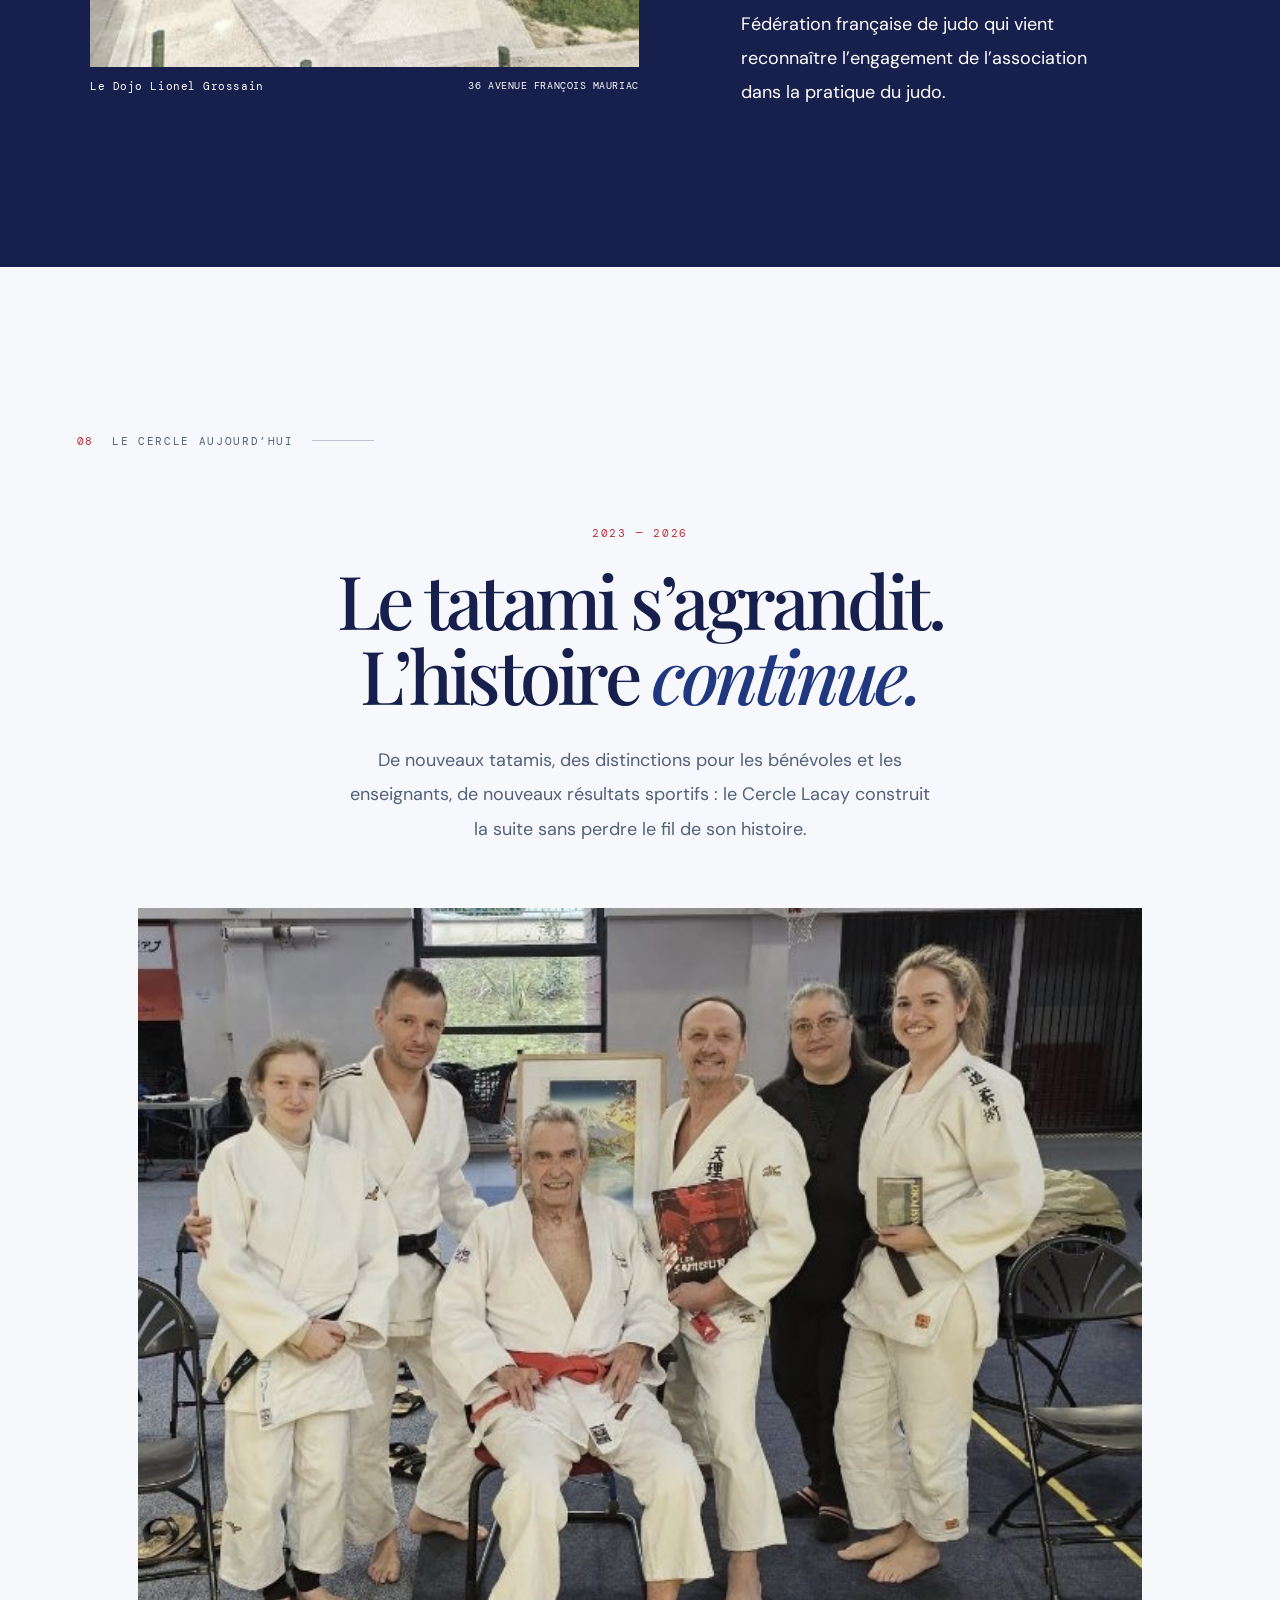
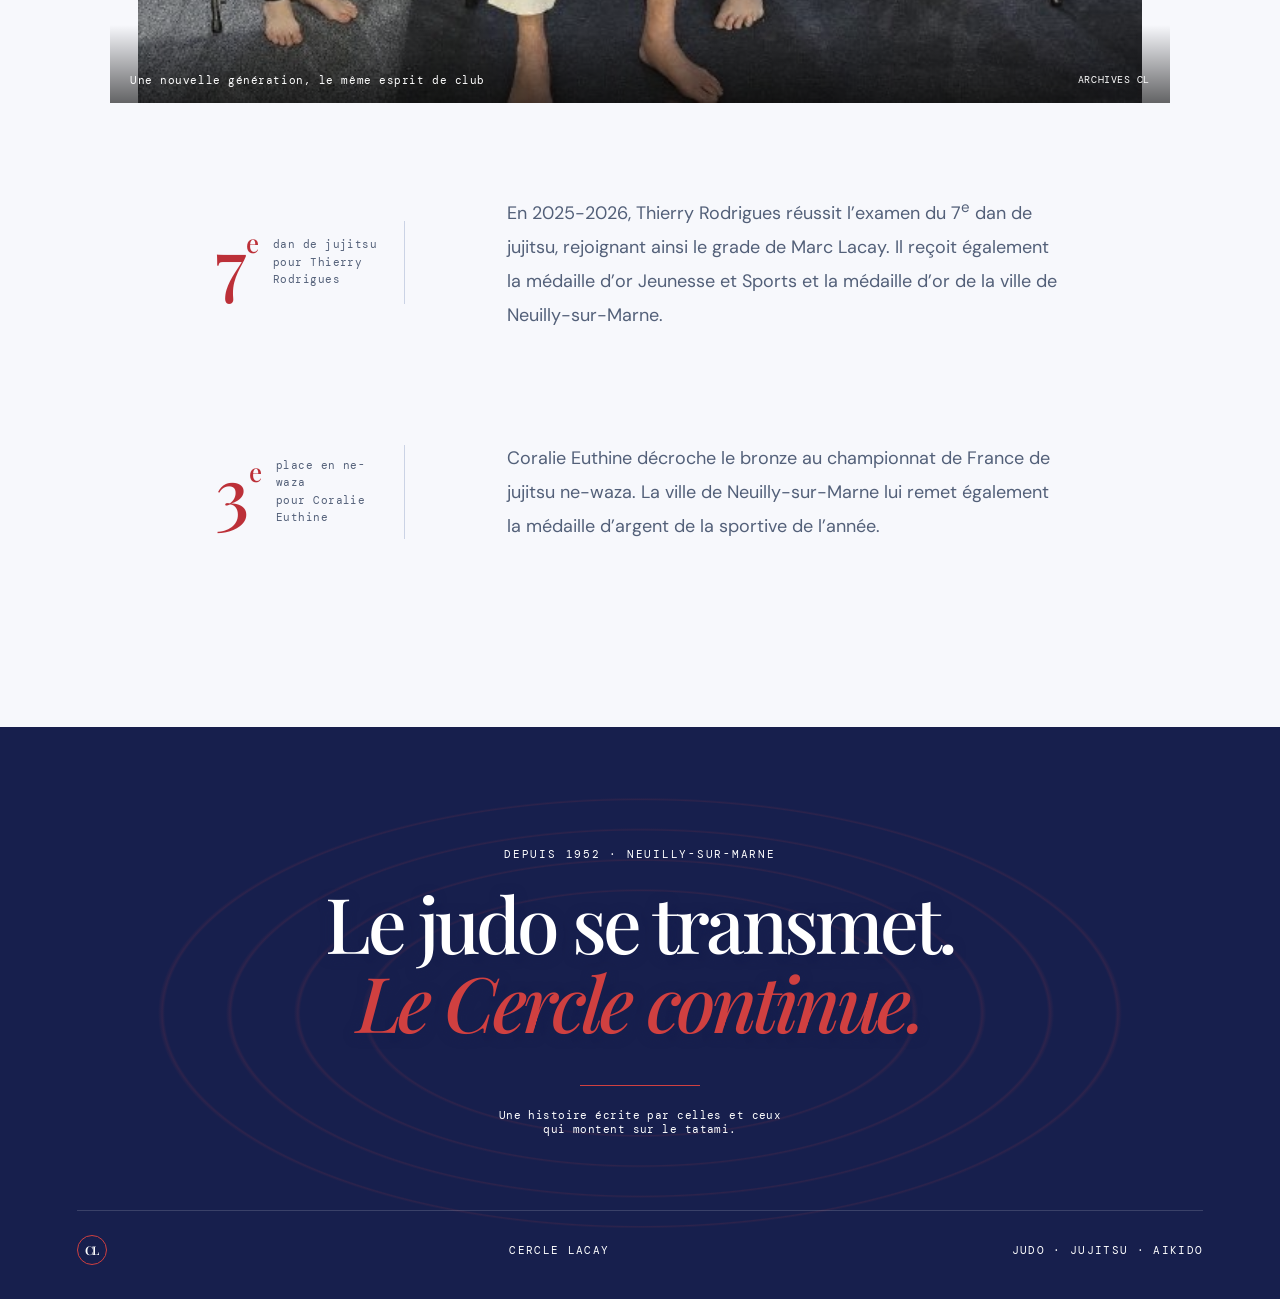
==== commit 42e26f5f: "Centrer le groupe dans l’en-tête" ====
--- a/index.html
+++ b/index.html
@@ -9,7 +9,7 @@
   <link rel="preconnect" href="https://fonts.googleapis.com">
   <link rel="preconnect" href="https://fonts.gstatic.com" crossorigin>
   <link href="https://fonts.googleapis.com/css2?family=DM+Mono:wght@400;500&family=DM+Sans:wght@400;500;600;700&family=Playfair+Display:wght@500;600;700&display=swap" rel="stylesheet">
-  <link rel="stylesheet" href="style.css?v=brand-logo">
+  <link rel="stylesheet" href="style.css?v=centered-header">
   <script src="script.js" defer></script>
   <style>
   .chapter-image.jacqueline-photo { width: min(100%, 330px); height: auto; justify-self: center; }
--- a/style.css
+++ b/style.css
@@ -15,7 +15,7 @@
   --text:var(--white);
 }
 
-*{box-sizing:border-box}html{scroll-behavior:smooth;scroll-padding-top:5rem}body{margin:0;background:var(--paper);color:var(--ink);font-family:var(--sans);-webkit-font-smoothing:antialiased}img{display:block;width:100%;height:100%;object-fit:cover}a{color:inherit;text-decoration:none}.reading-progress{position:fixed;z-index:20;inset:0 0 auto;height:3px;background:transparent}.reading-progress span{display:block;width:0;height:100%;background:var(--red);transform-origin:left}.topbar{position:absolute;z-index:5;top:0;left:0;right:0;height:82px;padding:0 var(--gutter);display:flex;justify-content:space-between;align-items:center;border-bottom:1px solid #ffffff21;color:var(--white)}.brand{display:flex;align-items:center;gap:12px;font-size:11px;letter-spacing:.15em;white-space:nowrap}.brand b{font-weight:700}.brand-mark,.brand-logo{width:34px;height:34px}.brand-logo{flex:none;object-fit:contain}.brand-mark{display:grid;place-items:center;border:1px solid var(--accent);border-radius:50%;font:600 12px var(--serif);color:var(--text);letter-spacing:-.04em}.top-link{font:10px var(--mono);letter-spacing:.04em;color:var(--text)}.top-link span{font-size:16px;color:var(--accent);margin-left:8px}.hero{position:relative;min-height:750px;height:min(860px,100svh);background:linear-gradient(110deg,#131936,#1b236f);color:var(--white);display:grid;grid-template-columns:1fr 1fr;align-items:center;padding:105px var(--gutter) 50px;overflow:hidden}.hero-grid{position:absolute;inset:0 0 0 48%;opacity:.16;background-image:linear-gradient(90deg,transparent 49.5%,#bbb 50%,transparent 50.5%),linear-gradient(transparent 49.5%,#bbb 50%,transparent 50.5%);background-size:70px 70px;mask-image:linear-gradient(90deg,transparent,black 45%,transparent)}.hero-copy{position:relative;z-index:2;padding:4vh 0 5vh;max-width:650px}.eyebrow,.overline,.section-kicker,.discover,.hero-photo figcaption,.hero-side-note,.hero-year,.milestone-year,.emblem-row p span,.logo-card span,.big-year span,.closing-note,.closing-signature{font-family:var(--mono)}.eyebrow{font-size:10px;letter-spacing:.14em;color:var(--text);display:flex;align-items:center;gap:10px}.dot{width:7px;height:7px;background:var(--accent);border-radius:50%;box-shadow:0 0 0 5px #d040402c}.hero h1{font:500 clamp(4.2rem,8.2vw,8.2rem)/.94 var(--serif);letter-spacing:-.055em;margin:40px 0 26px}.hero h1 em,.chapter h2 em,.intro h2 em,.interlude h2 em,.turning-point h2 em,.present h2 em,.closing h2 em{font-weight:500;color:var(--accent)}.hero-lede{max-width:440px;color:var(--text);font-size:15px;line-height:1.85;margin:0}.discover{display:inline-flex;align-items:center;gap:12px;margin-top:55px;font-size:9px;letter-spacing:.15em;color:var(--text)}.discover-icon{display:grid;place-items:center;width:34px;height:34px;border:1px solid #ffffff45;border-radius:50%;font:15px var(--sans);transition:background .3s,transform .3s}.discover:hover .discover-icon{background:var(--accent);border-color:var(--accent);transform:translateY(3px)}.discover-line{width:44px;height:1px;background:#ffffff45}.hero-photo{position:relative;z-index:1;width:100%;max-width:570px;height:min(62vh,570px);min-height:360px;justify-self:end;margin:8vh 5vw 0 0}.hero-photo:before{content:"";position:absolute;z-index:2;inset:15px -15px -15px 15px;border:1px solid color-mix(in srgb,var(--accent) 44%,transparent);pointer-events:none}.hero-photo img{filter:grayscale(1) sepia(.25) contrast(1.05)}.hero-photo figcaption{position:absolute;bottom:0;left:0;right:0;display:flex;justify-content:space-between;gap:10px;padding:34px 18px 15px;font-size:9px;color:#fff;letter-spacing:.08em;background:linear-gradient(transparent,#0009)}.hero-photo figcaption span:first-child{color:var(--white)}.hero-side-note{position:absolute;right:22px;top:47%;writing-mode:vertical-rl;font-size:8px;letter-spacing:.18em;color:#ffffff58}.hero-year{position:absolute;bottom:42px;left:var(--gutter);font-size:9px;line-height:1.8;letter-spacing:.18em;color:var(--accent)}.section-pad{padding:clamp(90px,13vw,180px) var(--gutter)}.section-kicker{display:flex;align-items:center;gap:18px;font-size:9px;letter-spacing:.15em;color:var(--text)}.section-kicker span:first-child{color:var(--red)}.section-kicker:after{content:"";height:1px;width:62px;background:currentColor;opacity:.35}.intro{display:grid;grid-template-columns:1fr 1.45fr;gap:6vw;background:var(--paper)}.intro-content{max-width:700px;position:relative}.overline{font-size:9px;letter-spacing:.16em;color:var(--red);margin:0 0 22px}.intro h2,.interlude h2,.chapter h2,.turning-point h2,.present h2,.closing h2{font:500 clamp(3.1rem,6.4vw,6rem)/1.02 var(--serif);letter-spacing:-.05em;margin:0 0 30px}.intro-content>p:not(.overline),.chapter-copy>p:not(.overline),.interlude-heading>p:last-child,.turning-copy>p:not(.overline),.present-intro>p:last-child,.new-dojo-copy>p,.present-bottom>p{font-size:15px;line-height:1.9;color:var(--text);max-width:590px}.intro-content>p:not(.overline){max-width:610px}.chapter{padding:70px var(--gutter) 115px}.chapter-dark{background:var(--ink);color:var(--white)}.section-kicker.light{color:var(--text)}.section-kicker.light span:first-child{color:var(--text)}.section-kicker.light::after{color:var(--accent);opacity:1}.chapter-layout{display:grid;grid-template-columns:.85fr 1.15fr;gap:10vw;align-items:center;margin-top:85px}.chapter-copy{max-width:530px}.chapter-copy .overline{color:var(--text)}.chapter h2{font-size:clamp(3.4rem,6vw,6.2rem);margin-bottom:26px}.chapter-copy>p:not(.overline){color:var(--text)}.chapter-image{height:520px;position:relative;margin:0}.chapter-image:before{content:"";position:absolute;z-index:1;inset:-14px 14px 14px -14px;border:1px solid color-mix(in srgb,var(--accent) 42%,transparent)}.chapter-image img{filter:grayscale(1) sepia(.16);position:relative}.chapter-image figcaption,.turning-photo figcaption,.present-photo figcaption,.new-dojo figure figcaption{display:flex;justify-content:space-between;gap:10px;font:9px var(--mono);letter-spacing:.05em;color:var(--text);padding-top:12px}.chapter-image figcaption span,.turning-photo figcaption span,.present-photo figcaption span,.new-dojo figure figcaption span{color:var(--text);font-size:8px;text-align:right}.year-marker{display:flex;align-items:center;gap:14px;margin-top:40px;font-size:9px;letter-spacing:.14em;color:var(--text)}.year-marker span:first-child{font:600 20px var(--serif);color:var(--accent)}.marker-rule{height:1px;width:56px;background:var(--accent)}.interlude{background:var(--paper)}.interlude-heading{max-width:740px;margin:80px auto 75px;text-align:center}.interlude-heading .overline{color:var(--red)}.interlude h2{font-size:clamp(3.2rem,6vw,5.7rem)}.interlude-heading>p:last-child{margin:0 auto}.wide-photo{margin:0;position:relative;height:clamp(330px,52vw,660px);overflow:hidden}.wide-photo img{filter:grayscale(1) sepia(.08);transition:transform 1.2s cubic-bezier(.2,.7,.1,1)}.wide-photo:hover img{transform:scale(1.025)}.wide-photo figcaption{position:absolute;bottom:0;left:0;right:0;display:flex;justify-content:space-between;padding:48px 25px 19px;background:linear-gradient(transparent,#000b);font:9px var(--mono);letter-spacing:.12em;color:white}.milestones{max-width:900px;margin:95px auto 0}.milestone{display:grid;grid-template-columns:130px 1fr;gap:38px;border-top:1px solid var(--rule);padding:27px 0 31px}.milestone:last-child{border-bottom:1px solid var(--rule)}.milestone-year{font-size:18px;color:var(--red)}.milestone h3{font:500 21px var(--serif);margin:0 0 8px}.milestone p{font-size:13px;line-height:1.75;color:var(--text);margin:0;max-width:650px}.emblem-row{max-width:900px;margin:65px auto 0;display:flex;align-items:center;gap:24px}.emblem-row img{width:72px;height:94px;object-fit:contain;mix-blend-mode:multiply}.emblem-row p{font-size:12px;line-height:1.7;color:var(--text)}.emblem-row p span{font-size:8px;letter-spacing:.14em;color:var(--red)}.chapter-warm{background:var(--paper2);color:var(--ink)}.chapter-warm .chapter-layout{grid-template-columns:1.1fr .9fr}.chapter-warm .chapter-copy{padding-left:3vw}.chapter-warm .chapter-image{height:480px}.chapter-warm .chapter-image:before{border-color:color-mix(in srgb,var(--red) 47%,transparent)}.chapter-warm .overline{color:var(--red)}.quote-mark{font:100px/.6 var(--serif);color:var(--red);opacity:.5;margin-top:30px}blockquote{font:italic 18px/1.55 var(--serif);color:var(--text);margin:0;max-width:470px}.turning-point{background:var(--paper)}.turning-grid{display:grid;grid-template-columns:1fr 1fr;align-items:center;gap:11vw;margin-top:80px}.turning-copy{max-width:530px}.turning-point h2,.present h2{font-size:clamp(3.3rem,6vw,6rem)}.turning-photo{height:520px;position:relative;margin:0}.turning-photo:before{content:"";position:absolute;z-index:1;inset:15px -15px -15px 15px;border:1px solid color-mix(in srgb,var(--accent) 44%,transparent)}.turning-photo img{filter:grayscale(.65) sepia(.2)}.logo-card{display:flex;align-items:center;gap:18px;margin-top:34px}.logo-card img{width:112px;height:auto;object-fit:contain;flex-shrink:0}.logo-card span{font-size:8px;letter-spacing:.12em;color:var(--text)}.move-chapter{padding-bottom:140px}.move-head{max-width:780px;margin:75px auto 65px;text-align:center}.move-head .overline{color:var(--text)}.move-head h2{font-size:clamp(3.4rem,6vw,6rem)}.move-head>p:last-child{max-width:590px;margin:0 auto;color:var(--text);font-size:14px;line-height:1.9}.move-photo{max-width:1100px;margin:0 auto 85px;height:clamp(300px,45vw,560px)}.move-photo img{filter:saturate(.65)}.new-dojo{display:grid;grid-template-columns:1.1fr .9fr;grid-template-areas:"photo copy";gap:8vw;align-items:center;max-width:1100px;margin:auto}.new-dojo figure{grid-area:photo;height:350px;margin:0}.new-dojo figure img{filter:saturate(.6)}.new-dojo-copy{grid-area:copy;max-width:390px}.big-year{font:500 clamp(3rem,5vw,5rem)/.92 var(--serif);color:var(--accent)}.big-year span{font-size:9px;letter-spacing:.1em;color:var(--text)}.new-dojo-copy>p{color:var(--text);margin-top:26px}.present{background:var(--paper)}.present-intro{text-align:center;max-width:780px;margin:78px auto 62px}.present-intro h2{font-size:clamp(3.1rem,5.8vw,5.5rem)}.present-intro>p:last-child{margin:0 auto}.present-photo{height:clamp(320px,48vw,610px);margin:0;position:relative;overflow:hidden}.present-photo img{filter:saturate(.72)}.present-photo figcaption{color:#fff;position:absolute;bottom:0;left:0;right:0;padding:48px 20px 16px;background:linear-gradient(transparent,#0009)}.present-photo figcaption span{color:var(--white)}.present-bottom{max-width:850px;margin:72px auto 0;display:grid;grid-template-columns:190px 1fr;gap:8vw;align-items:center}.present-stat{display:flex;align-items:center;gap:14px;border-right:1px solid var(--rule);padding:12px 20px 12px 0}.present-stat strong{font:500 74px/.8 var(--serif);color:var(--red)}.present-stat sup{font-size:.35em;vertical-align:top}.present-stat span{font:9px/1.6 var(--mono);letter-spacing:.04em;color:var(--text)}.present-bottom>p{font-size:14px}.closing{position:relative;overflow:hidden;text-align:center;padding:120px var(--gutter) 34px;background:var(--ink);color:var(--white)}.closing-pattern{position:absolute;inset:0;opacity:.12;background:radial-gradient(ellipse at center,transparent 20%,var(--accent) 20.2%,transparent 20.5%,transparent 25%,var(--accent) 25.2%,transparent 25.5%,transparent 30%,var(--accent) 30.2%,transparent 30.5%,transparent 35%,var(--accent) 35.2%,transparent 35.5%);transform:scale(1.5)}.closing>*:not(.closing-pattern){position:relative}.closing .overline{color:var(--text)}.closing h2{font-size:clamp(3rem,6vw,5.6rem);margin-bottom:45px}.closing-rule{height:1px;max-width:120px;margin:auto;background:var(--accent)}.closing-note{font-size:9px;letter-spacing:.04em;color:var(--text);margin:22px 0 74px}.closing-signature{display:flex;align-items:center;justify-content:space-between;border-top:1px solid #ffffff27;padding-top:24px;font-size:8px;letter-spacing:.12em;color:var(--text)}.closing-signature .brand-mark{width:30px;height:30px}.to-top{position:fixed;z-index:7;right:22px;bottom:22px;width:42px;height:42px;background:var(--red);color:#fff;border:0;border-radius:50%;font-size:18px;opacity:0;pointer-events:none;transform:translateY(10px);transition:.25s;cursor:pointer}.to-top.visible{opacity:1;pointer-events:auto;transform:translateY(0)}.reveal{opacity:0;transform:translateY(26px);transition:opacity .8s ease,transform .8s cubic-bezier(.2,.7,.2,1)}.reveal.is-visible{opacity:1;transform:none}
+*{box-sizing:border-box}html{scroll-behavior:smooth;scroll-padding-top:5rem}body{margin:0;background:var(--paper);color:var(--ink);font-family:var(--sans);-webkit-font-smoothing:antialiased}img{display:block;width:100%;height:100%;object-fit:cover}a{color:inherit;text-decoration:none}.reading-progress{position:fixed;z-index:20;inset:0 0 auto;height:3px;background:transparent}.reading-progress span{display:block;width:0;height:100%;background:var(--red);transform-origin:left}.topbar{position:absolute;z-index:5;top:0;left:0;right:0;height:82px;padding:0 var(--gutter);display:flex;justify-content:center;align-items:center;border-bottom:1px solid #ffffff21;color:var(--white)}.brand{display:flex;align-items:center;gap:12px;font-size:11px;letter-spacing:.15em;white-space:nowrap}.brand b{font-weight:700}.brand-mark,.brand-logo{width:34px;height:34px}.brand-logo{flex:none;object-fit:contain}.brand-mark{display:grid;place-items:center;border:1px solid var(--accent);border-radius:50%;font:600 12px var(--serif);color:var(--text);letter-spacing:-.04em}.top-link{font:10px var(--mono);letter-spacing:.04em;color:var(--text)}.top-link span{font-size:16px;color:var(--accent);margin-left:8px}.hero{position:relative;min-height:750px;height:min(860px,100svh);background:linear-gradient(110deg,#131936,#1b236f);color:var(--white);display:grid;grid-template-columns:1fr 1fr;align-items:center;padding:105px var(--gutter) 50px;overflow:hidden}.hero-grid{position:absolute;inset:0 0 0 48%;opacity:.16;background-image:linear-gradient(90deg,transparent 49.5%,#bbb 50%,transparent 50.5%),linear-gradient(transparent 49.5%,#bbb 50%,transparent 50.5%);background-size:70px 70px;mask-image:linear-gradient(90deg,transparent,black 45%,transparent)}.hero-copy{position:relative;z-index:2;padding:4vh 0 5vh;max-width:650px}.eyebrow,.overline,.section-kicker,.discover,.hero-photo figcaption,.hero-side-note,.hero-year,.milestone-year,.emblem-row p span,.logo-card span,.big-year span,.closing-note,.closing-signature{font-family:var(--mono)}.eyebrow{font-size:10px;letter-spacing:.14em;color:var(--text);display:flex;align-items:center;gap:10px}.dot{width:7px;height:7px;background:var(--accent);border-radius:50%;box-shadow:0 0 0 5px #d040402c}.hero h1{font:500 clamp(4.2rem,8.2vw,8.2rem)/.94 var(--serif);letter-spacing:-.055em;margin:40px 0 26px}.hero h1 em,.chapter h2 em,.intro h2 em,.interlude h2 em,.turning-point h2 em,.present h2 em,.closing h2 em{font-weight:500;color:var(--accent)}.hero-lede{max-width:440px;color:var(--text);font-size:15px;line-height:1.85;margin:0}.discover{display:inline-flex;align-items:center;gap:12px;margin-top:55px;font-size:9px;letter-spacing:.15em;color:var(--text)}.discover-icon{display:grid;place-items:center;width:34px;height:34px;border:1px solid #ffffff45;border-radius:50%;font:15px var(--sans);transition:background .3s,transform .3s}.discover:hover .discover-icon{background:var(--accent);border-color:var(--accent);transform:translateY(3px)}.discover-line{width:44px;height:1px;background:#ffffff45}.hero-photo{position:relative;z-index:1;width:100%;max-width:570px;height:min(62vh,570px);min-height:360px;justify-self:end;margin:8vh 5vw 0 0}.hero-photo:before{content:"";position:absolute;z-index:2;inset:15px -15px -15px 15px;border:1px solid color-mix(in srgb,var(--accent) 44%,transparent);pointer-events:none}.hero-photo img{filter:grayscale(1) sepia(.25) contrast(1.05)}.hero-photo figcaption{position:absolute;bottom:0;left:0;right:0;display:flex;justify-content:space-between;gap:10px;padding:34px 18px 15px;font-size:9px;color:#fff;letter-spacing:.08em;background:linear-gradient(transparent,#0009)}.hero-photo figcaption span:first-child{color:var(--white)}.hero-side-note{position:absolute;right:22px;top:47%;writing-mode:vertical-rl;font-size:8px;letter-spacing:.18em;color:#ffffff58}.hero-year{position:absolute;bottom:42px;left:var(--gutter);font-size:9px;line-height:1.8;letter-spacing:.18em;color:var(--accent)}.section-pad{padding:clamp(90px,13vw,180px) var(--gutter)}.section-kicker{display:flex;align-items:center;gap:18px;font-size:9px;letter-spacing:.15em;color:var(--text)}.section-kicker span:first-child{color:var(--red)}.section-kicker:after{content:"";height:1px;width:62px;background:currentColor;opacity:.35}.intro{display:grid;grid-template-columns:1fr 1.45fr;gap:6vw;background:var(--paper)}.intro-content{max-width:700px;position:relative}.overline{font-size:9px;letter-spacing:.16em;color:var(--red);margin:0 0 22px}.intro h2,.interlude h2,.chapter h2,.turning-point h2,.present h2,.closing h2{font:500 clamp(3.1rem,6.4vw,6rem)/1.02 var(--serif);letter-spacing:-.05em;margin:0 0 30px}.intro-content>p:not(.overline),.chapter-copy>p:not(.overline),.interlude-heading>p:last-child,.turning-copy>p:not(.overline),.present-intro>p:last-child,.new-dojo-copy>p,.present-bottom>p{font-size:15px;line-height:1.9;color:var(--text);max-width:590px}.intro-content>p:not(.overline){max-width:610px}.chapter{padding:70px var(--gutter) 115px}.chapter-dark{background:var(--ink);color:var(--white)}.section-kicker.light{color:var(--text)}.section-kicker.light span:first-child{color:var(--text)}.section-kicker.light::after{color:var(--accent);opacity:1}.chapter-layout{display:grid;grid-template-columns:.85fr 1.15fr;gap:10vw;align-items:center;margin-top:85px}.chapter-copy{max-width:530px}.chapter-copy .overline{color:var(--text)}.chapter h2{font-size:clamp(3.4rem,6vw,6.2rem);margin-bottom:26px}.chapter-copy>p:not(.overline){color:var(--text)}.chapter-image{height:520px;position:relative;margin:0}.chapter-image:before{content:"";position:absolute;z-index:1;inset:-14px 14px 14px -14px;border:1px solid color-mix(in srgb,var(--accent) 42%,transparent)}.chapter-image img{filter:grayscale(1) sepia(.16);position:relative}.chapter-image figcaption,.turning-photo figcaption,.present-photo figcaption,.new-dojo figure figcaption{display:flex;justify-content:space-between;gap:10px;font:9px var(--mono);letter-spacing:.05em;color:var(--text);padding-top:12px}.chapter-image figcaption span,.turning-photo figcaption span,.present-photo figcaption span,.new-dojo figure figcaption span{color:var(--text);font-size:8px;text-align:right}.year-marker{display:flex;align-items:center;gap:14px;margin-top:40px;font-size:9px;letter-spacing:.14em;color:var(--text)}.year-marker span:first-child{font:600 20px var(--serif);color:var(--accent)}.marker-rule{height:1px;width:56px;background:var(--accent)}.interlude{background:var(--paper)}.interlude-heading{max-width:740px;margin:80px auto 75px;text-align:center}.interlude-heading .overline{color:var(--red)}.interlude h2{font-size:clamp(3.2rem,6vw,5.7rem)}.interlude-heading>p:last-child{margin:0 auto}.wide-photo{margin:0;position:relative;height:clamp(330px,52vw,660px);overflow:hidden}.wide-photo img{filter:grayscale(1) sepia(.08);transition:transform 1.2s cubic-bezier(.2,.7,.1,1)}.wide-photo:hover img{transform:scale(1.025)}.wide-photo figcaption{position:absolute;bottom:0;left:0;right:0;display:flex;justify-content:space-between;padding:48px 25px 19px;background:linear-gradient(transparent,#000b);font:9px var(--mono);letter-spacing:.12em;color:white}.milestones{max-width:900px;margin:95px auto 0}.milestone{display:grid;grid-template-columns:130px 1fr;gap:38px;border-top:1px solid var(--rule);padding:27px 0 31px}.milestone:last-child{border-bottom:1px solid var(--rule)}.milestone-year{font-size:18px;color:var(--red)}.milestone h3{font:500 21px var(--serif);margin:0 0 8px}.milestone p{font-size:13px;line-height:1.75;color:var(--text);margin:0;max-width:650px}.emblem-row{max-width:900px;margin:65px auto 0;display:flex;align-items:center;gap:24px}.emblem-row img{width:72px;height:94px;object-fit:contain;mix-blend-mode:multiply}.emblem-row p{font-size:12px;line-height:1.7;color:var(--text)}.emblem-row p span{font-size:8px;letter-spacing:.14em;color:var(--red)}.chapter-warm{background:var(--paper2);color:var(--ink)}.chapter-warm .chapter-layout{grid-template-columns:1.1fr .9fr}.chapter-warm .chapter-copy{padding-left:3vw}.chapter-warm .chapter-image{height:480px}.chapter-warm .chapter-image:before{border-color:color-mix(in srgb,var(--red) 47%,transparent)}.chapter-warm .overline{color:var(--red)}.quote-mark{font:100px/.6 var(--serif);color:var(--red);opacity:.5;margin-top:30px}blockquote{font:italic 18px/1.55 var(--serif);color:var(--text);margin:0;max-width:470px}.turning-point{background:var(--paper)}.turning-grid{display:grid;grid-template-columns:1fr 1fr;align-items:center;gap:11vw;margin-top:80px}.turning-copy{max-width:530px}.turning-point h2,.present h2{font-size:clamp(3.3rem,6vw,6rem)}.turning-photo{height:520px;position:relative;margin:0}.turning-photo:before{content:"";position:absolute;z-index:1;inset:15px -15px -15px 15px;border:1px solid color-mix(in srgb,var(--accent) 44%,transparent)}.turning-photo img{filter:grayscale(.65) sepia(.2)}.logo-card{display:flex;align-items:center;gap:18px;margin-top:34px}.logo-card img{width:112px;height:auto;object-fit:contain;flex-shrink:0}.logo-card span{font-size:8px;letter-spacing:.12em;color:var(--text)}.move-chapter{padding-bottom:140px}.move-head{max-width:780px;margin:75px auto 65px;text-align:center}.move-head .overline{color:var(--text)}.move-head h2{font-size:clamp(3.4rem,6vw,6rem)}.move-head>p:last-child{max-width:590px;margin:0 auto;color:var(--text);font-size:14px;line-height:1.9}.move-photo{max-width:1100px;margin:0 auto 85px;height:clamp(300px,45vw,560px)}.move-photo img{filter:saturate(.65)}.new-dojo{display:grid;grid-template-columns:1.1fr .9fr;grid-template-areas:"photo copy";gap:8vw;align-items:center;max-width:1100px;margin:auto}.new-dojo figure{grid-area:photo;height:350px;margin:0}.new-dojo figure img{filter:saturate(.6)}.new-dojo-copy{grid-area:copy;max-width:390px}.big-year{font:500 clamp(3rem,5vw,5rem)/.92 var(--serif);color:var(--accent)}.big-year span{font-size:9px;letter-spacing:.1em;color:var(--text)}.new-dojo-copy>p{color:var(--text);margin-top:26px}.present{background:var(--paper)}.present-intro{text-align:center;max-width:780px;margin:78px auto 62px}.present-intro h2{font-size:clamp(3.1rem,5.8vw,5.5rem)}.present-intro>p:last-child{margin:0 auto}.present-photo{height:clamp(320px,48vw,610px);margin:0;position:relative;overflow:hidden}.present-photo img{filter:saturate(.72)}.present-photo figcaption{color:#fff;position:absolute;bottom:0;left:0;right:0;padding:48px 20px 16px;background:linear-gradient(transparent,#0009)}.present-photo figcaption span{color:var(--white)}.present-bottom{max-width:850px;margin:72px auto 0;display:grid;grid-template-columns:190px 1fr;gap:8vw;align-items:center}.present-stat{display:flex;align-items:center;gap:14px;border-right:1px solid var(--rule);padding:12px 20px 12px 0}.present-stat strong{font:500 74px/.8 var(--serif);color:var(--red)}.present-stat sup{font-size:.35em;vertical-align:top}.present-stat span{font:9px/1.6 var(--mono);letter-spacing:.04em;color:var(--text)}.present-bottom>p{font-size:14px}.closing{position:relative;overflow:hidden;text-align:center;padding:120px var(--gutter) 34px;background:var(--ink);color:var(--white)}.closing-pattern{position:absolute;inset:0;opacity:.12;background:radial-gradient(ellipse at center,transparent 20%,var(--accent) 20.2%,transparent 20.5%,transparent 25%,var(--accent) 25.2%,transparent 25.5%,transparent 30%,var(--accent) 30.2%,transparent 30.5%,transparent 35%,var(--accent) 35.2%,transparent 35.5%);transform:scale(1.5)}.closing>*:not(.closing-pattern){position:relative}.closing .overline{color:var(--text)}.closing h2{font-size:clamp(3rem,6vw,5.6rem);margin-bottom:45px}.closing-rule{height:1px;max-width:120px;margin:auto;background:var(--accent)}.closing-note{font-size:9px;letter-spacing:.04em;color:var(--text);margin:22px 0 74px}.closing-signature{display:flex;align-items:center;justify-content:space-between;border-top:1px solid #ffffff27;padding-top:24px;font-size:8px;letter-spacing:.12em;color:var(--text)}.closing-signature .brand-mark{width:30px;height:30px}.to-top{position:fixed;z-index:7;right:22px;bottom:22px;width:42px;height:42px;background:var(--red);color:#fff;border:0;border-radius:50%;font-size:18px;opacity:0;pointer-events:none;transform:translateY(10px);transition:.25s;cursor:pointer}.to-top.visible{opacity:1;pointer-events:auto;transform:translateY(0)}.reveal{opacity:0;transform:translateY(26px);transition:opacity .8s ease,transform .8s cubic-bezier(.2,.7,.2,1)}.reveal.is-visible{opacity:1;transform:none}
 @media(max-width:800px){.hero{min-height:800px;height:auto;grid-template-columns:1fr;padding-top:128px;padding-bottom:95px}.hero-copy{padding:25px 0 40px}.hero h1{font-size:clamp(4rem,15vw,7rem);margin-top:32px}.hero-lede{font-size:14px;max-width:520px}.discover{margin-top:35px}.hero-photo{justify-self:start;margin:12px 0 0 10px;width:calc(100% - 24px);max-width:none;height:clamp(300px,75vw,520px);min-height:0}.hero-side-note,.hero-year{display:none}.intro{grid-template-columns:1fr;gap:52px}.intro-content{padding-right:30px}.chapter-layout,.chapter-warm .chapter-layout,.turning-grid{grid-template-columns:1fr;gap:58px;margin-top:62px}.chapter-copy{max-width:640px}.chapter-image,.chapter-warm .chapter-image,.turning-photo{height:clamp(330px,80vw,520px)}.chapter-warm .chapter-layout{display:flex;flex-direction:column-reverse}.chapter-warm .chapter-copy{padding-left:0}.chapter{padding-bottom:90px}.interlude-heading{margin:65px auto 50px}.milestones{margin-top:65px}.milestone{grid-template-columns:76px 1fr;gap:18px}.emblem-row{margin-top:45px}.turning-grid{margin-top:60px}.turning-copy{order:0}.turning-photo{order:1}.new-dojo{grid-template-columns:1fr;grid-template-areas:"copy" "photo";gap:40px}.new-dojo figure{height:clamp(260px,70vw,400px)}.present-bottom{grid-template-columns:1fr;gap:20px;margin-top:48px}.present-stat{border-right:0;border-bottom:1px solid var(--rule);padding:0 0 20px}.move-head{margin-top:60px}.closing-signature{gap:12px}.closing-signature span:last-child{display:none}}
 @media(max-width:480px){.topbar{height:68px}.brand{font-size:9px;gap:8px}.brand-mark,.brand-logo{width:30px;height:30px}.top-link{font-size:8px}.hero{padding-top:102px}.hero h1{font-size:17vw}.section-pad{padding-top:85px;padding-bottom:90px}.section-kicker{font-size:8px}.intro h2,.interlude h2,.chapter h2,.turning-point h2,.present h2{font-size:clamp(3rem,14vw,4.3rem)}.chapter{padding-top:58px}.chapter-image figcaption,.turning-photo figcaption,.present-photo figcaption,.new-dojo figure figcaption{font-size:8px}.wide-photo figcaption{padding:42px 13px 14px;font-size:8px}.wide-photo figcaption span:last-child{max-width:52%;text-align:right}.milestone{grid-template-columns:61px 1fr;gap:12px}.milestone-year{font-size:16px}.milestone h3{font-size:18px}.milestone p{font-size:12px}.emblem-row{gap:14px}.emblem-row img{width:60px;height:78px}.closing{padding-top:90px}.closing-signature{justify-content:center}.closing-signature span:nth-child(2){font-size:8px}}
 @media(prefers-reduced-motion:reduce){*,*::before,*::after{scroll-behavior:auto!important;animation-duration:.01ms!important;animation-iteration-count:1!important;transition-duration:.01ms!important}.reveal{opacity:1;transform:none}}
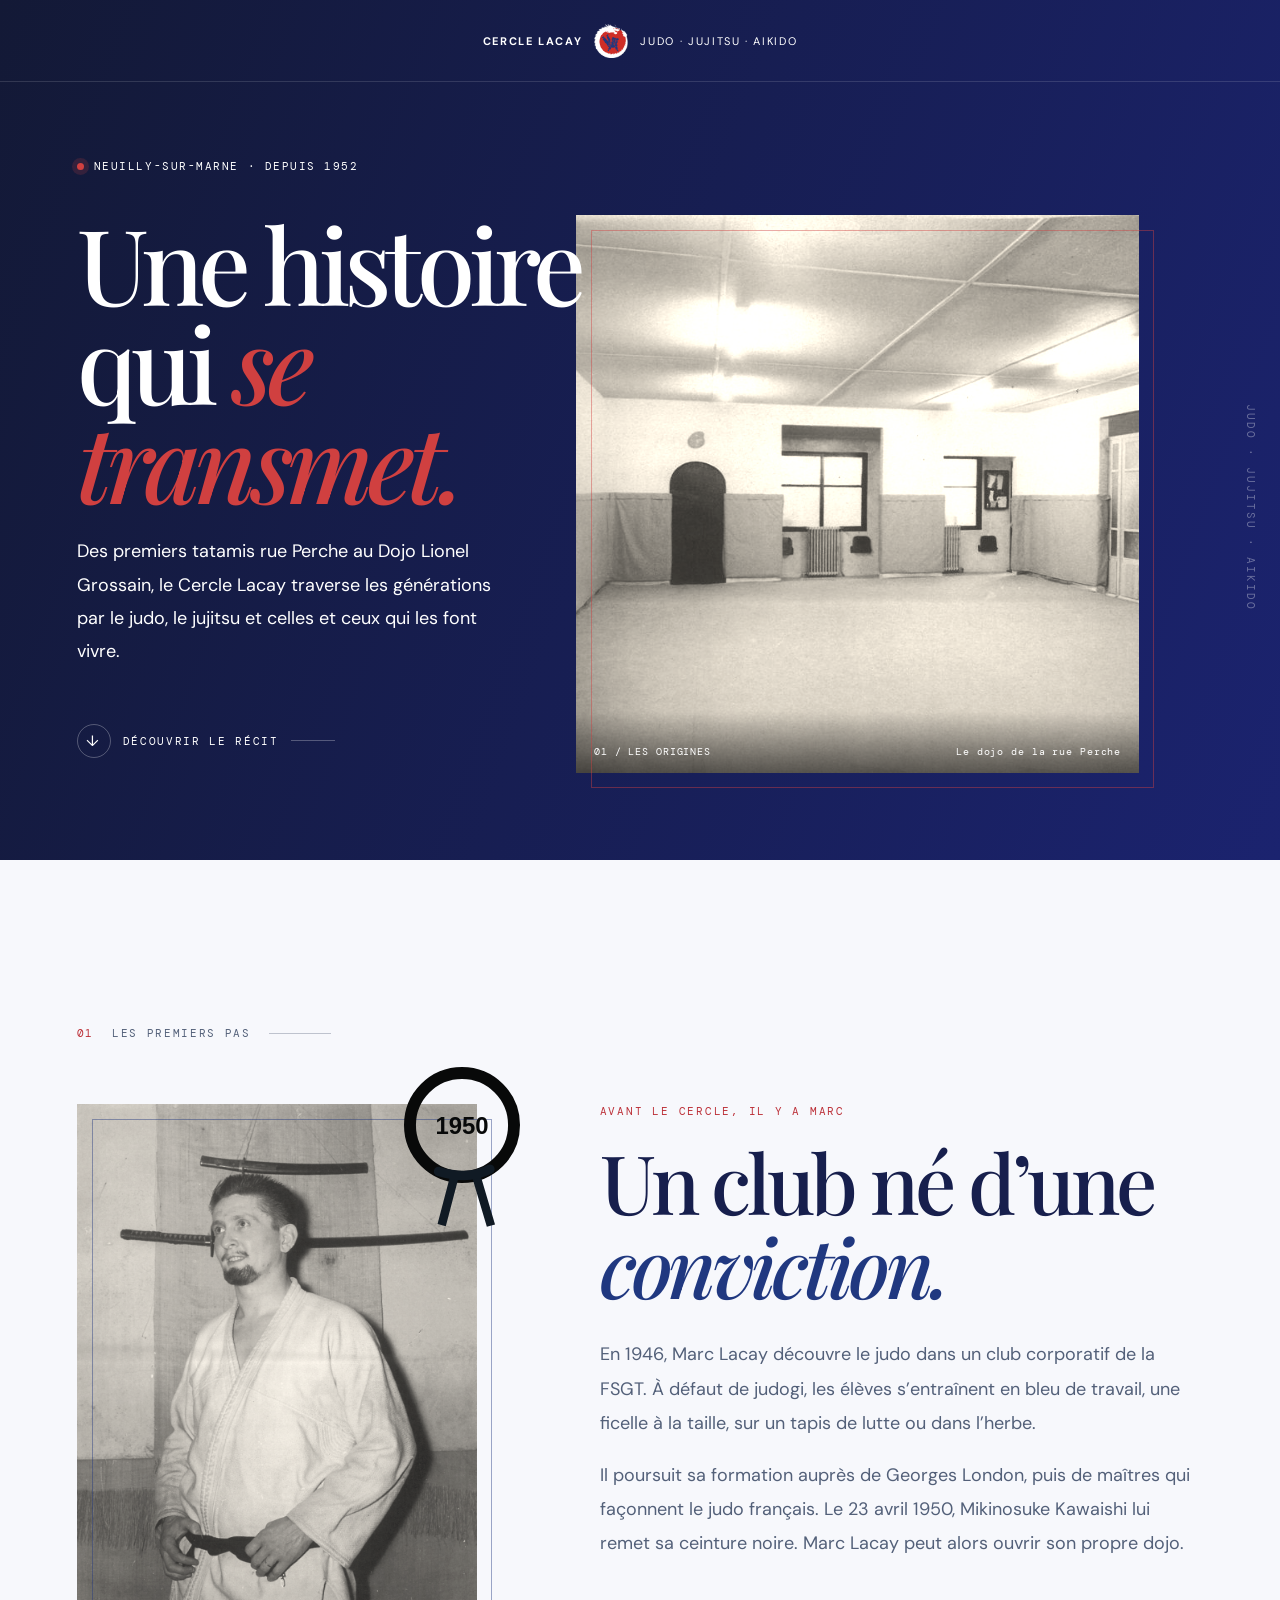
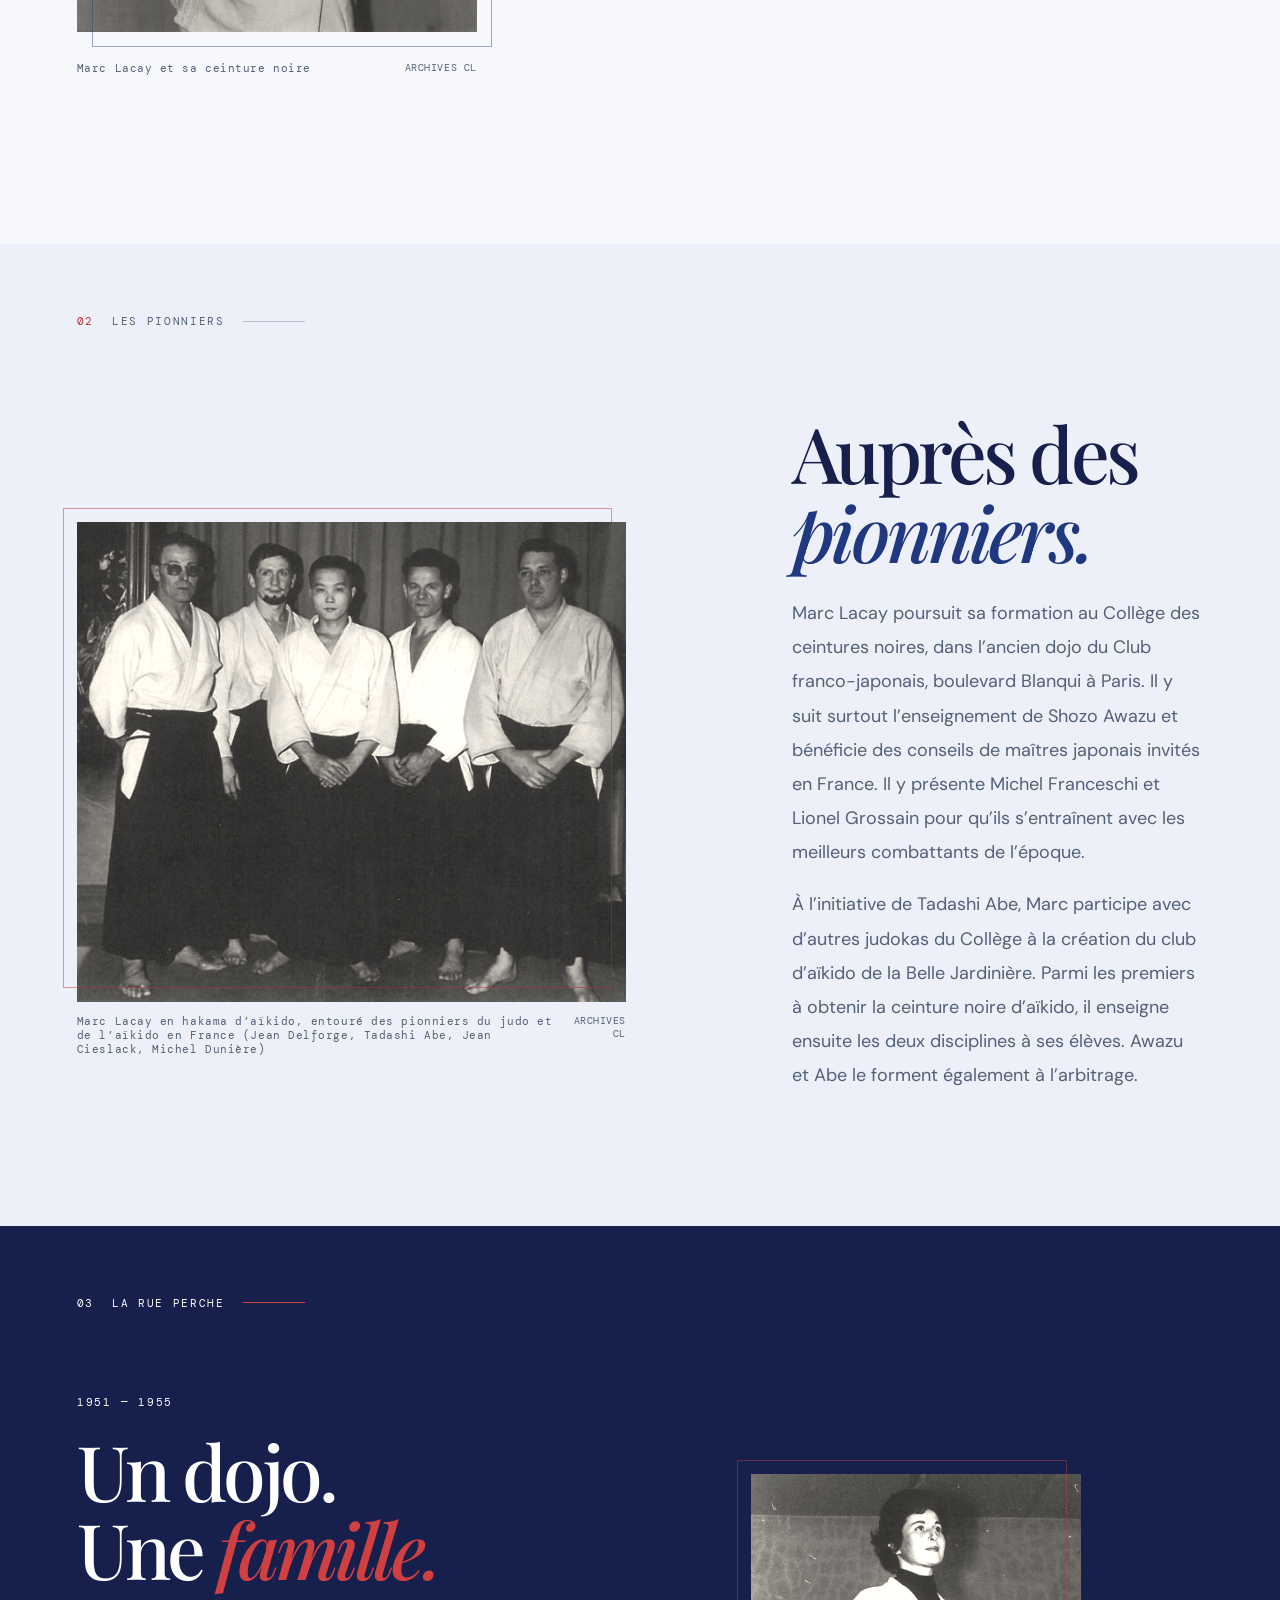
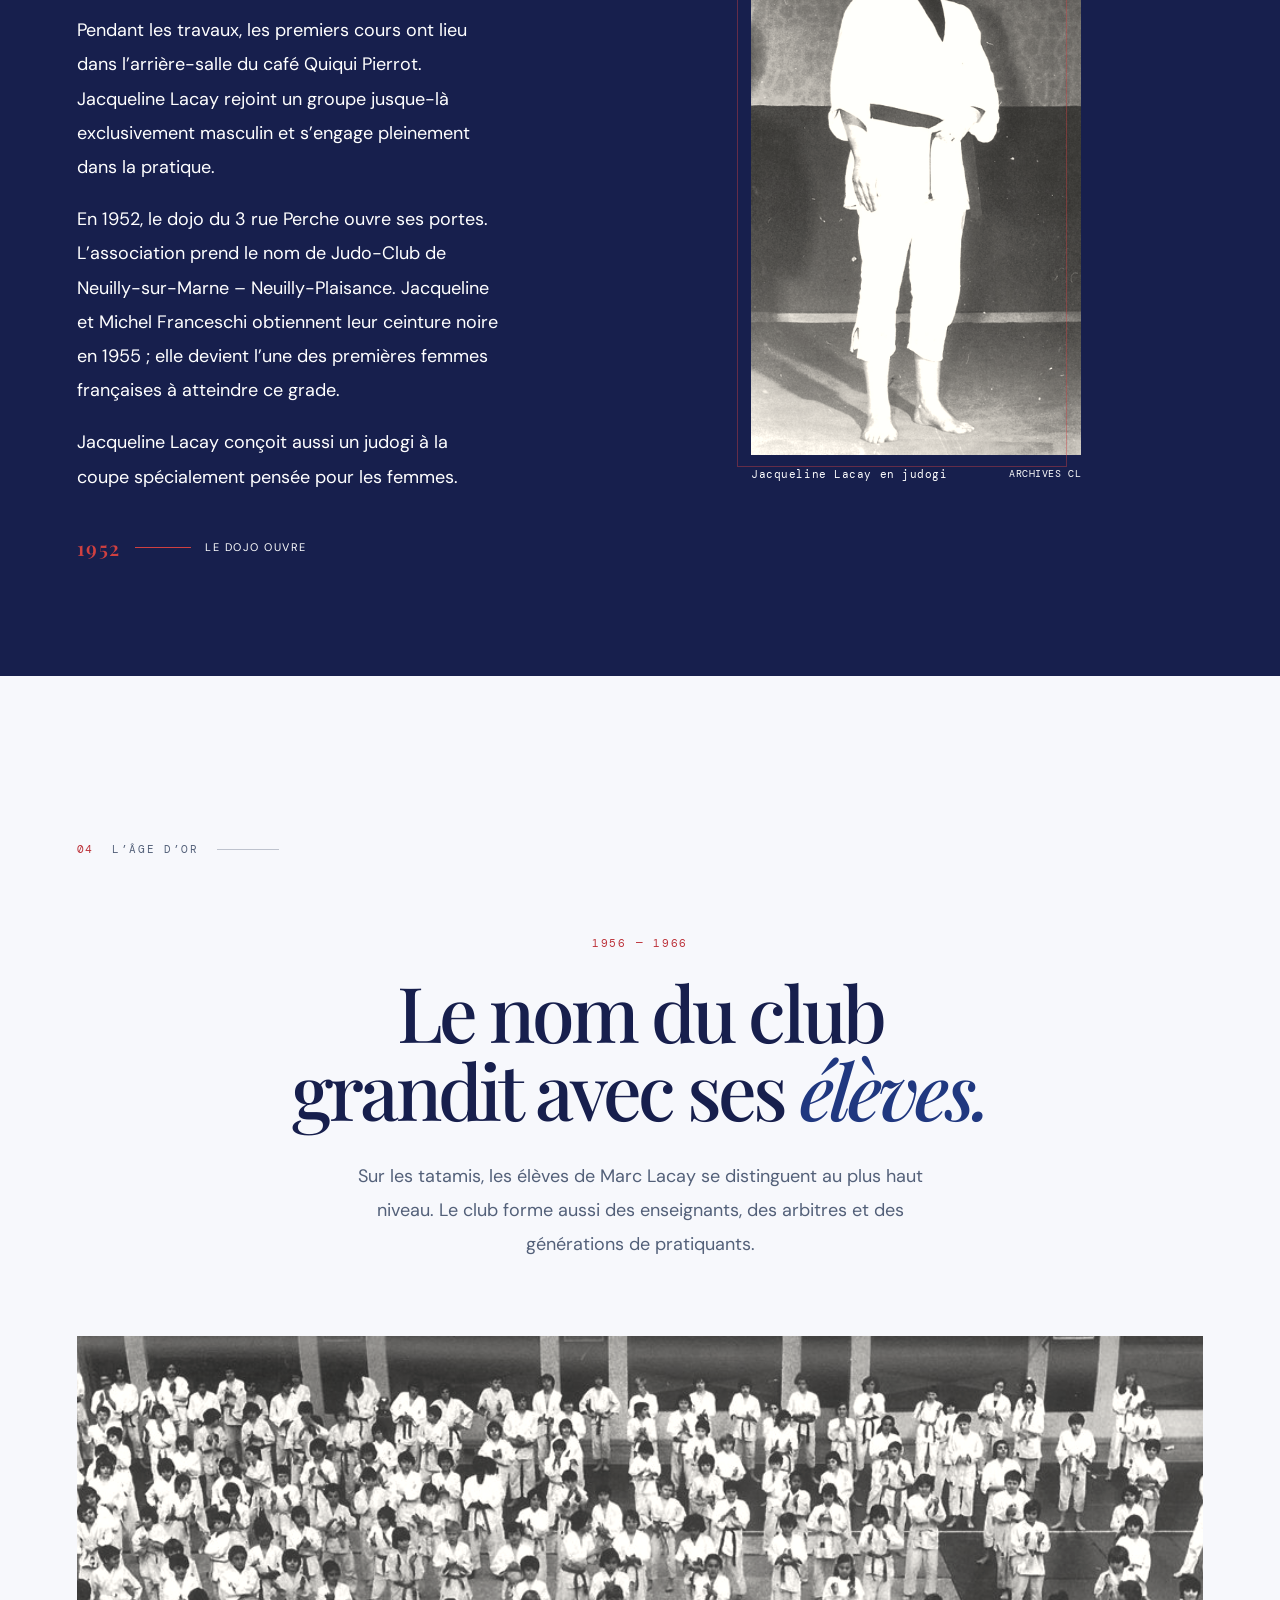
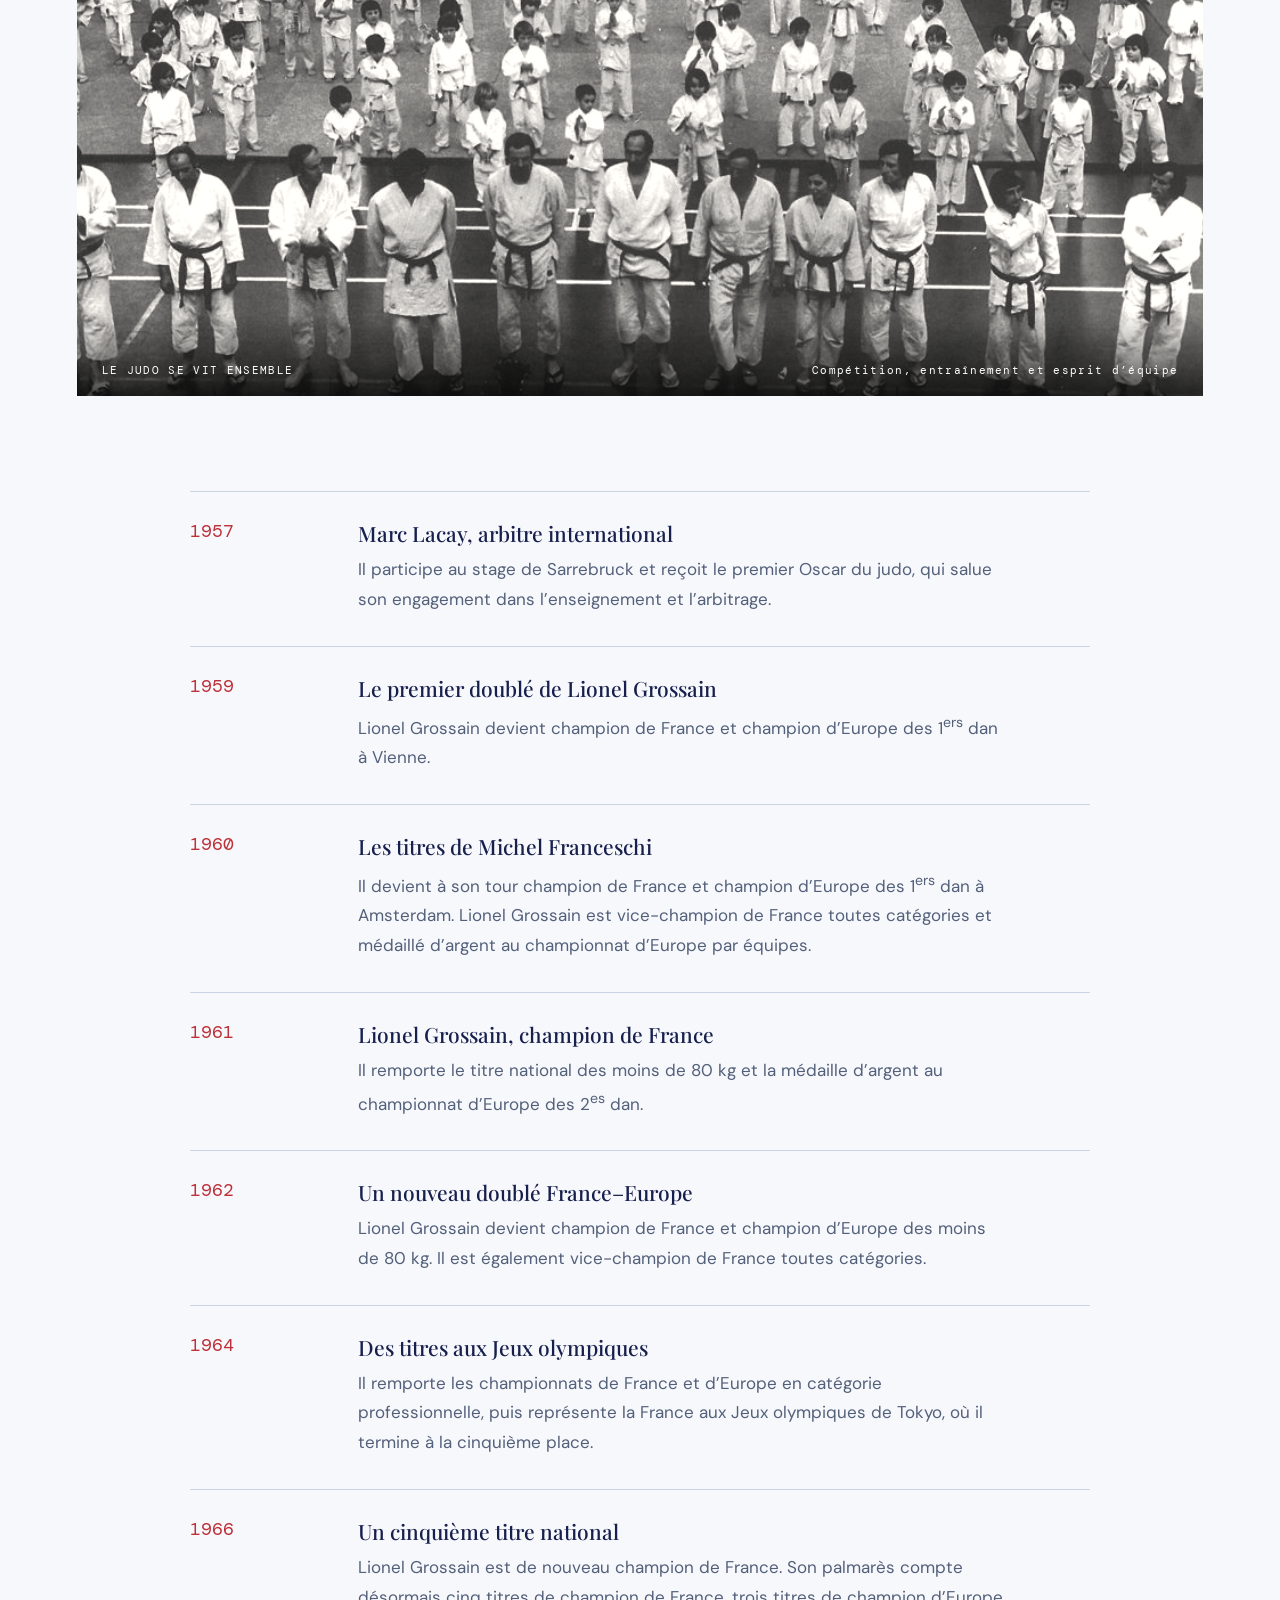
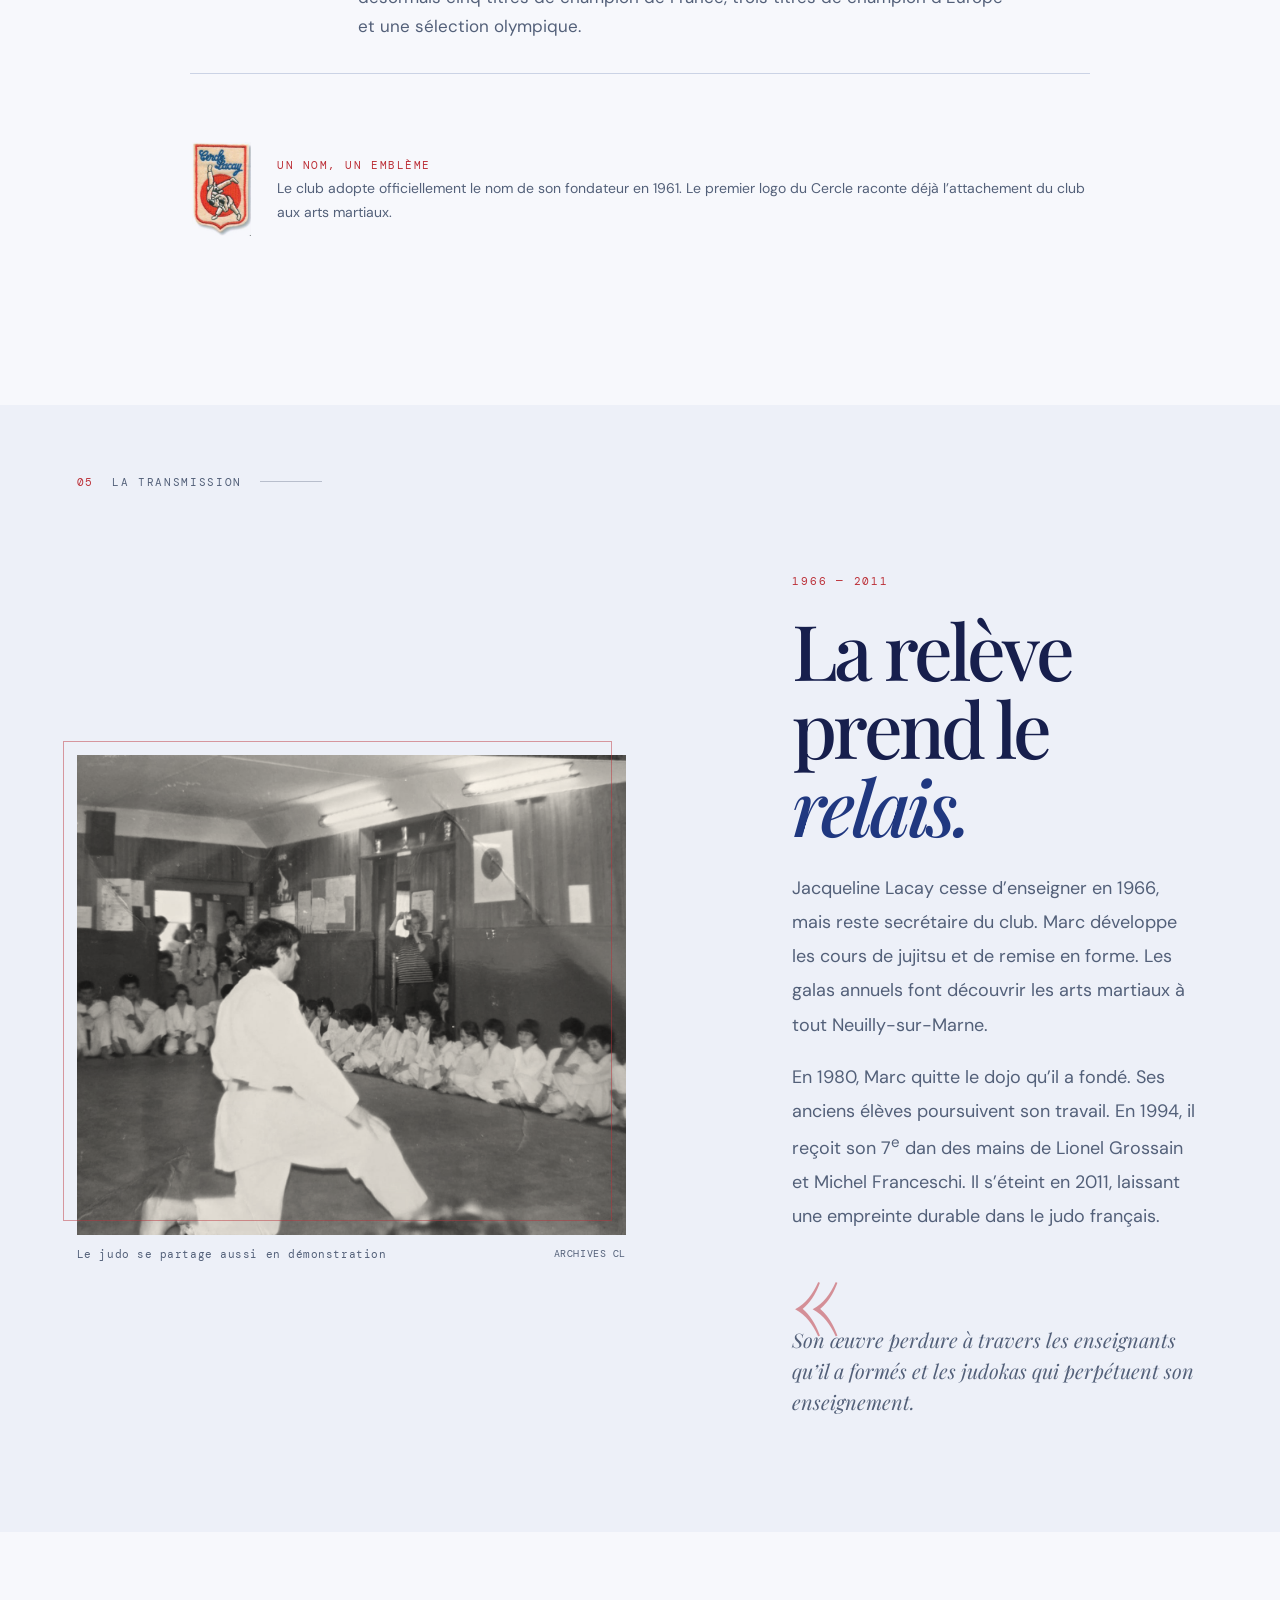
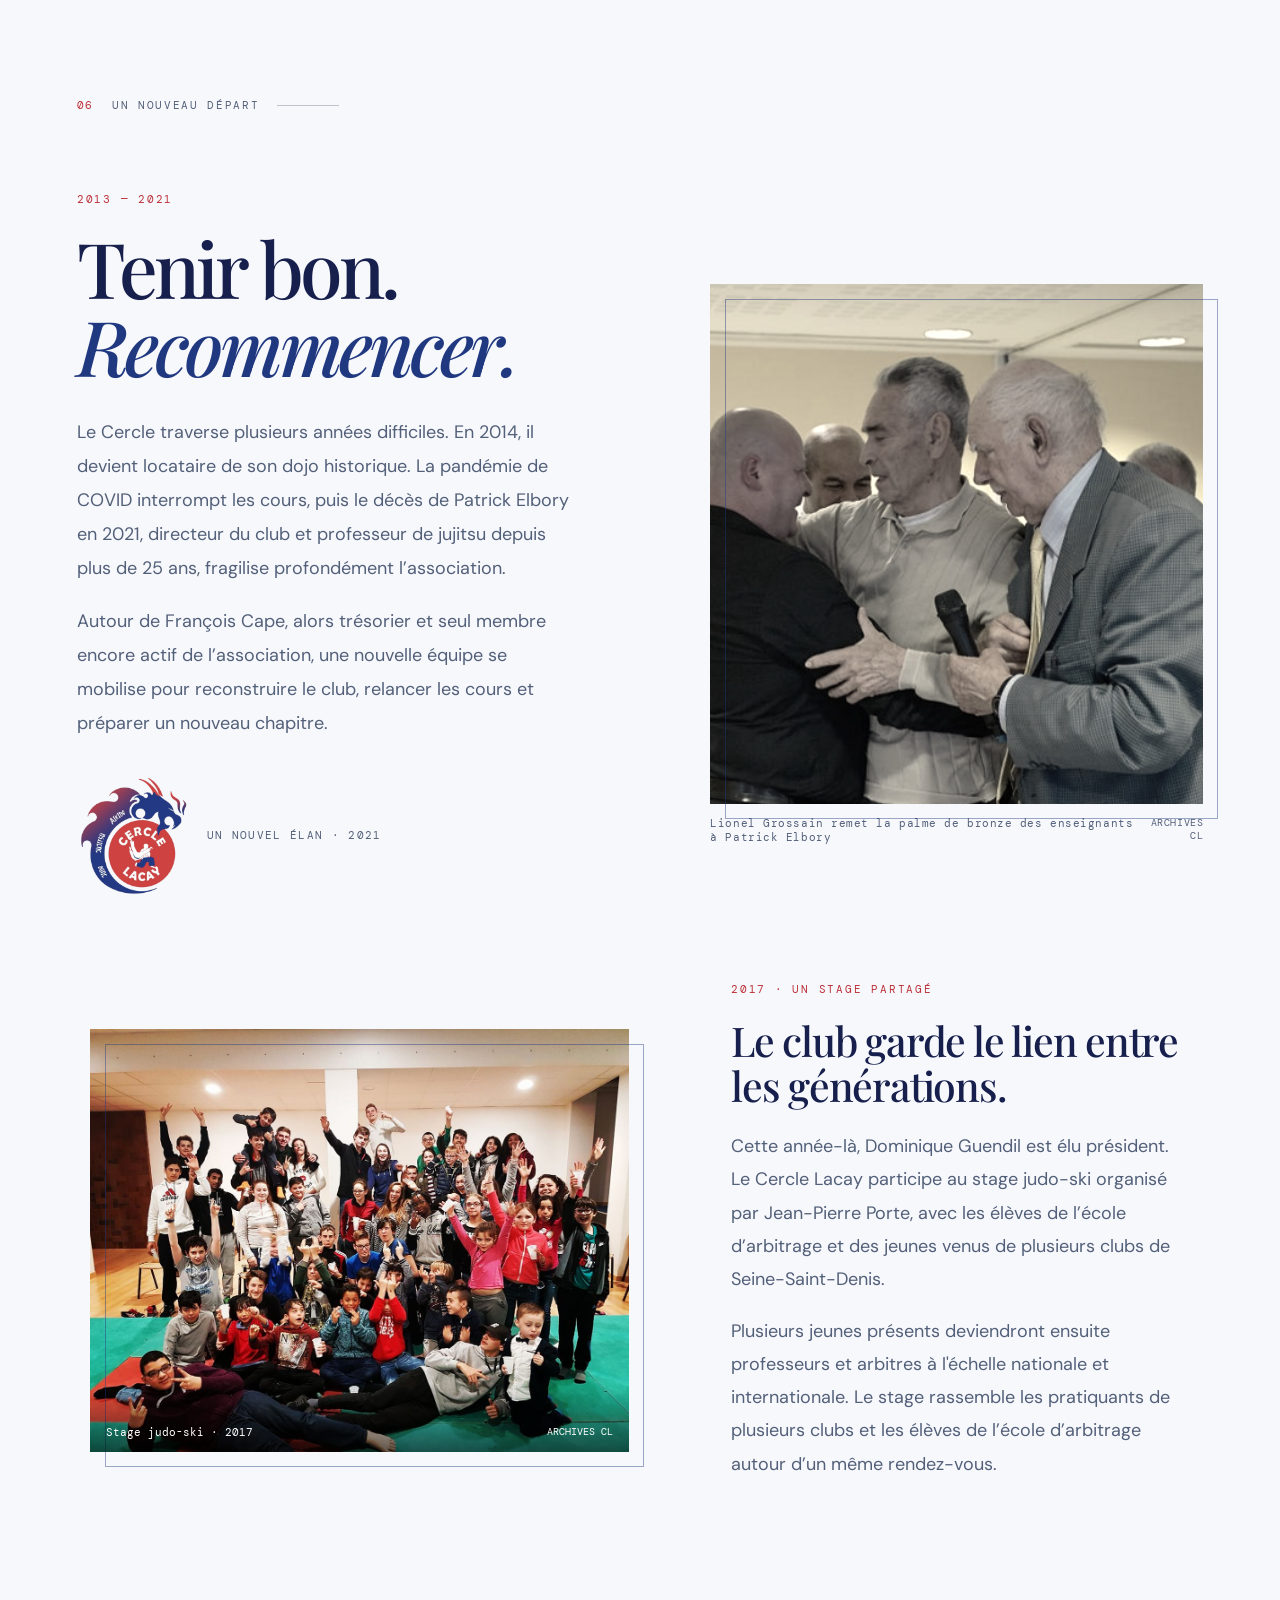
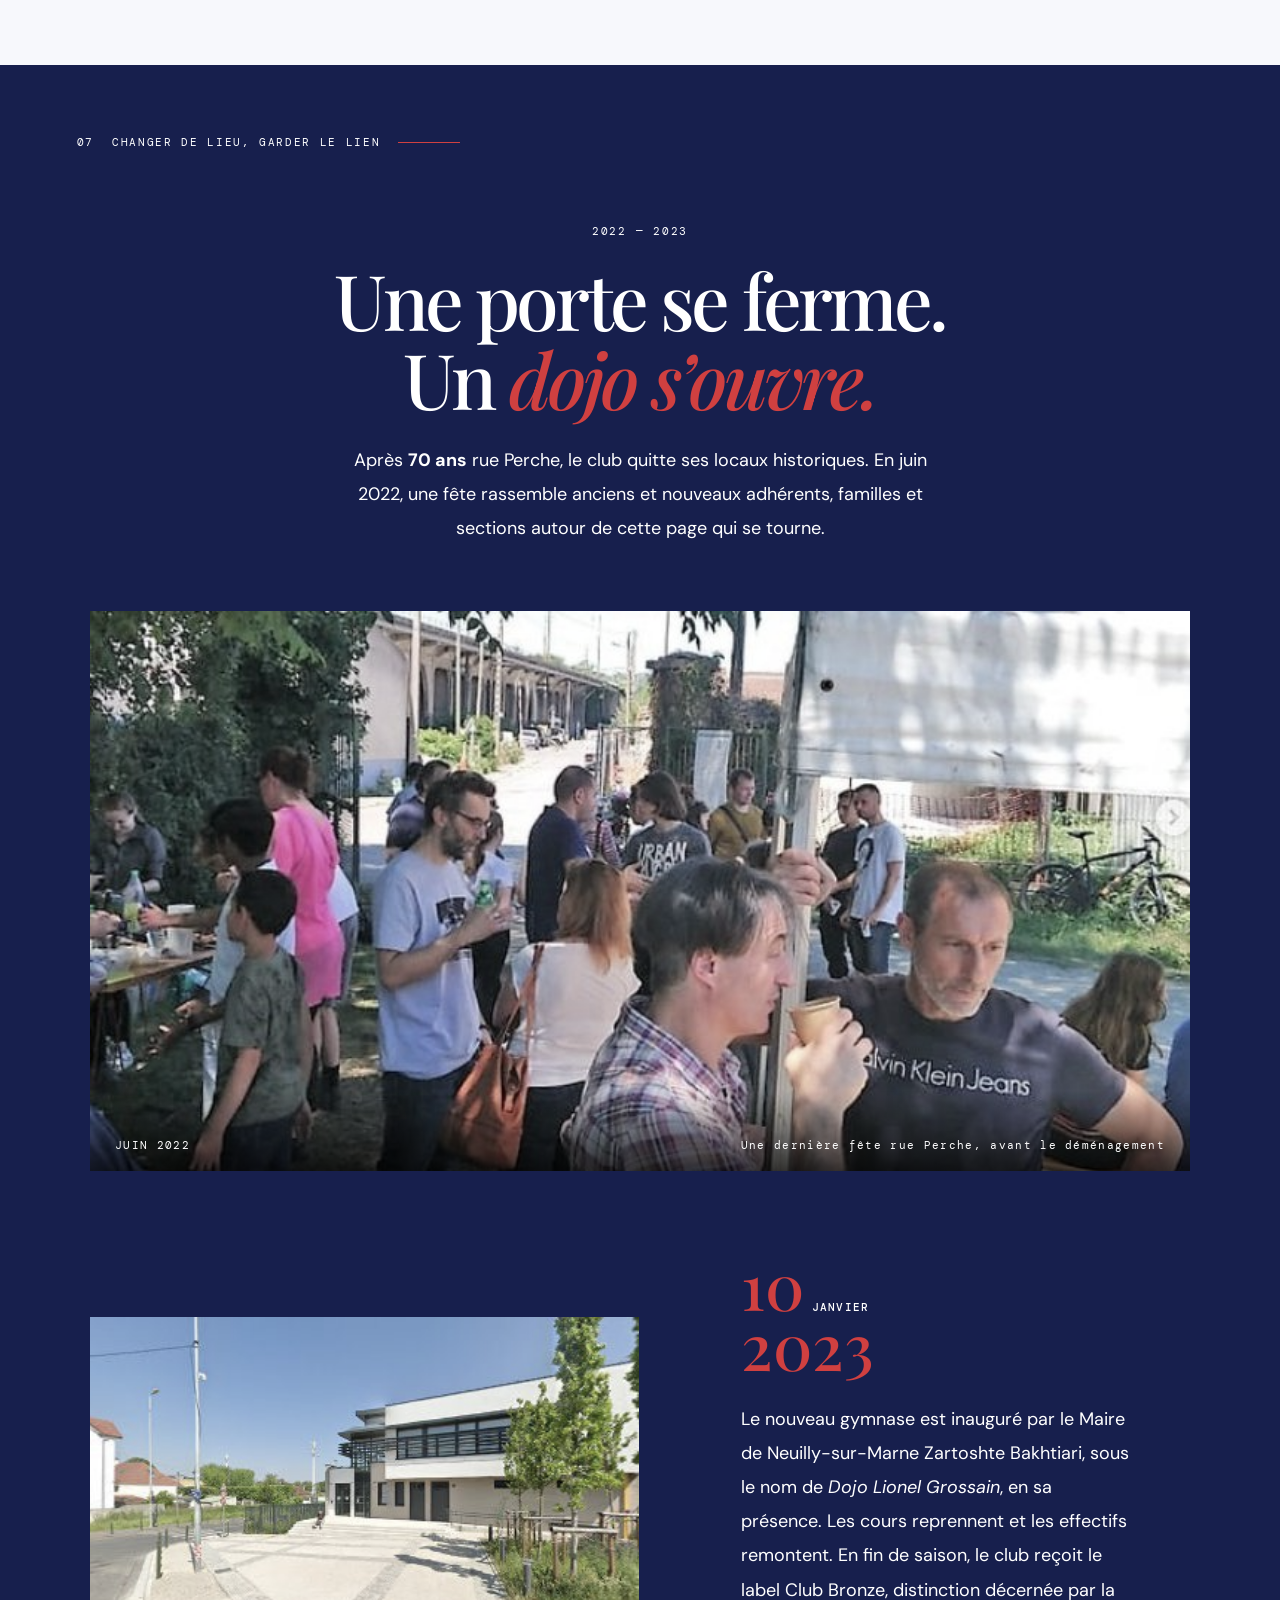
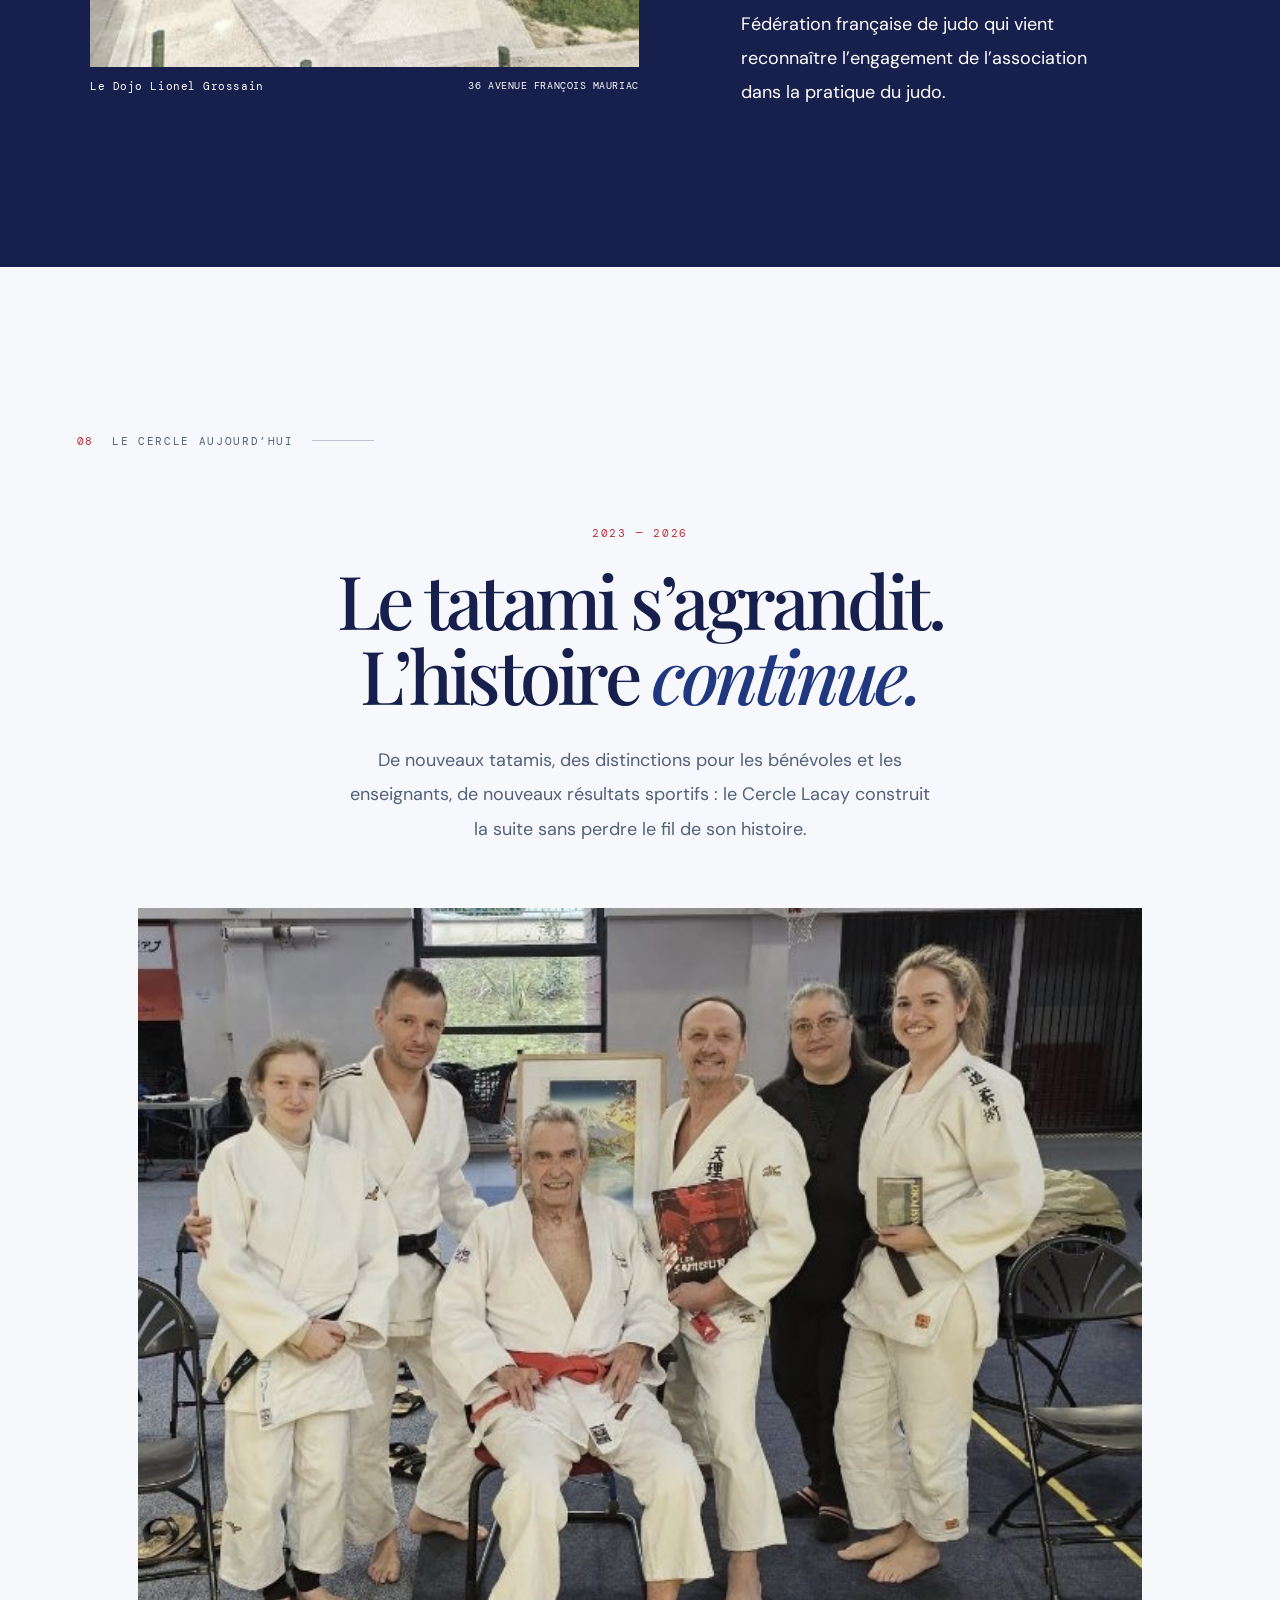
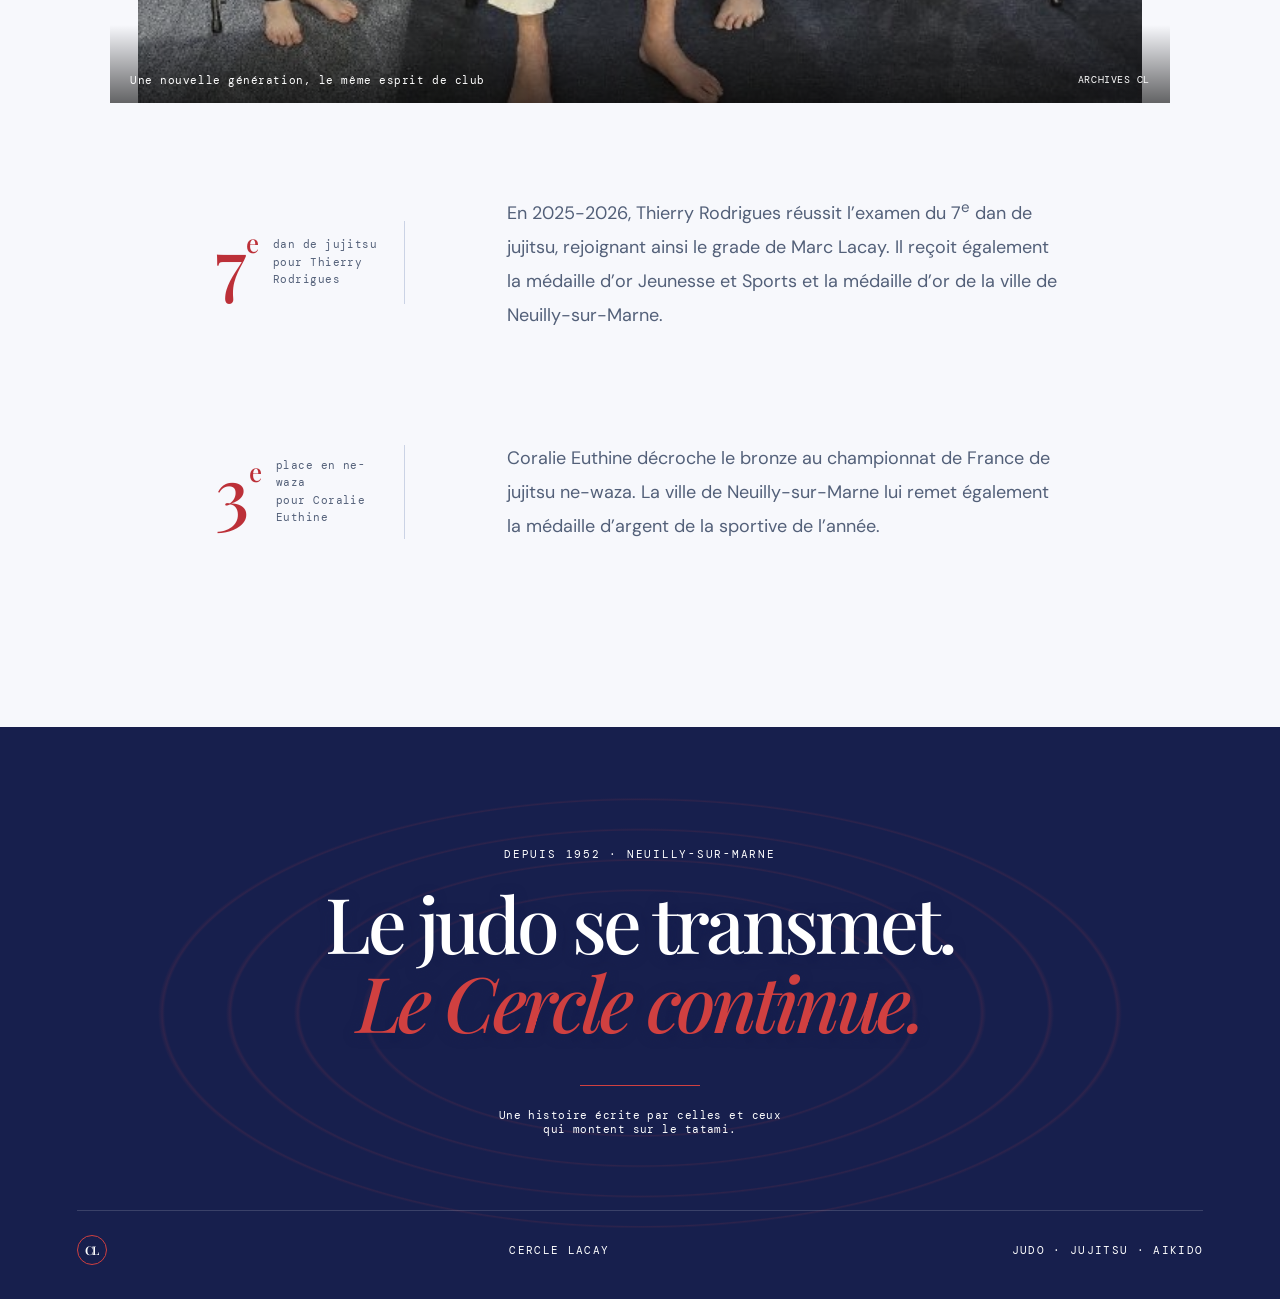
==== commit 850d902b: "Redresser et réduire le tampon 1950" ====
--- a/index.html
+++ b/index.html
@@ -9,7 +9,7 @@
   <link rel="preconnect" href="https://fonts.googleapis.com">
   <link rel="preconnect" href="https://fonts.gstatic.com" crossorigin>
   <link href="https://fonts.googleapis.com/css2?family=DM+Mono:wght@400;500&family=DM+Sans:wght@400;500;600;700&family=Playfair+Display:wght@500;600;700&display=swap" rel="stylesheet">
-  <link rel="stylesheet" href="style.css?v=centered-header">
+  <link rel="stylesheet" href="style.css?v=stamp-1950">
   <script src="script.js" defer></script>
   <style>
   .chapter-image.jacqueline-photo { width: min(100%, 330px); height: auto; justify-self: center; }
@@ -85,11 +85,13 @@
       <figure class="intro-photo reveal">
         <div class="archive-image">
           <img src="assets/archives/image4.png" alt="Marc Lacay en judogi, tenant sa ceinture noire" loading="lazy" width="497" height="656">
-          <svg class="stamp" viewBox="0 0 152 190" role="img" aria-label="1950" focusable="false">
+          <svg class="stamp" viewBox="0 0 136 192" role="img" aria-label="1950" focusable="false">
             <circle cx="68" cy="68" r="61" fill="none" stroke="#080909" stroke-width="14"/>
-            <path d="M84 124 94 185 M106 114 147 162" fill="none" stroke="#101a24" stroke-width="10"/>
-            <path d="M65 129 Q102 124 119 102" fill="none" stroke="#101a24" stroke-width="11" stroke-linecap="round"/>
-            <text x="68" y="69" text-anchor="middle" dominant-baseline="central" transform="rotate(-29 68 69)">1950</text>
+            <g transform="rotate(24 68 68)">
+              <path d="M84 124 94 185 M106 114 147 162" fill="none" stroke="#101a24" stroke-width="10"/>
+              <path d="M65 129 Q102 124 119 102" fill="none" stroke="#101a24" stroke-width="11" stroke-linecap="round"/>
+            </g>
+            <text x="68" y="69" text-anchor="middle" dominant-baseline="central">1950</text>
           </svg>
         </div>
         <figcaption>Marc Lacay et sa ceinture noire <span>ARCHIVES CL</span></figcaption>
--- a/style.css
+++ b/style.css
@@ -62,11 +62,11 @@
   z-index:2;
   top:-7%;
   right:clamp(-46px,-3.4vw,-20px);
-  width:36%;
+  width:29%;
   height:auto;
   pointer-events:none;
 }
-.stamp text{fill:#080909;font:700 32px Arial,sans-serif}
+.stamp text{fill:#080909;font:700 28px Arial,sans-serif}
 .archive-image::before,.ski-photo::before{content:"";position:absolute;z-index:1;inset:15px -15px -15px 15px;border:1px solid color-mix(in srgb,var(--accent) 44%,transparent);pointer-events:none}
 .intro-photo img{height:auto;object-fit:contain;filter:grayscale(1) sepia(.16)}
 .intro-photo figcaption{display:flex;justify-content:space-between;gap:12px;margin-top:28px;font:11px/1.6 var(--mono);letter-spacing:.05em;color:var(--text)}
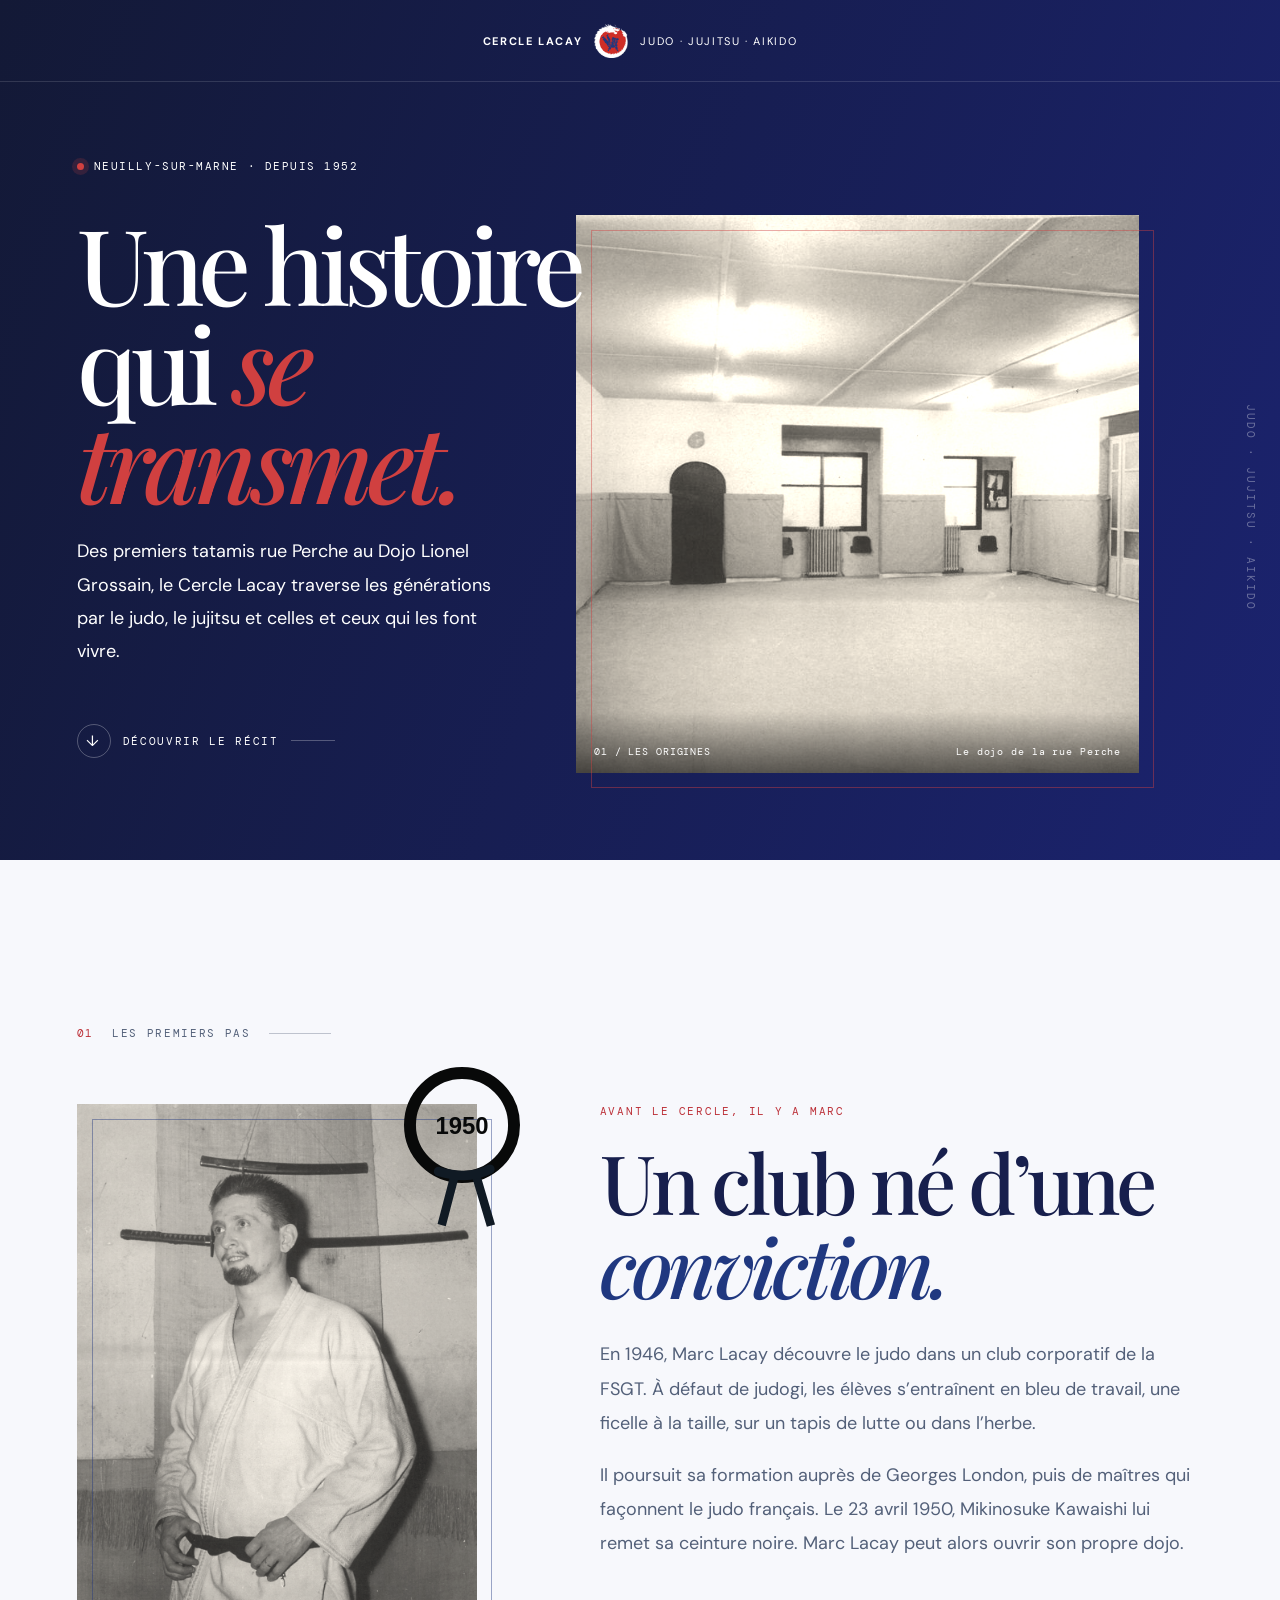
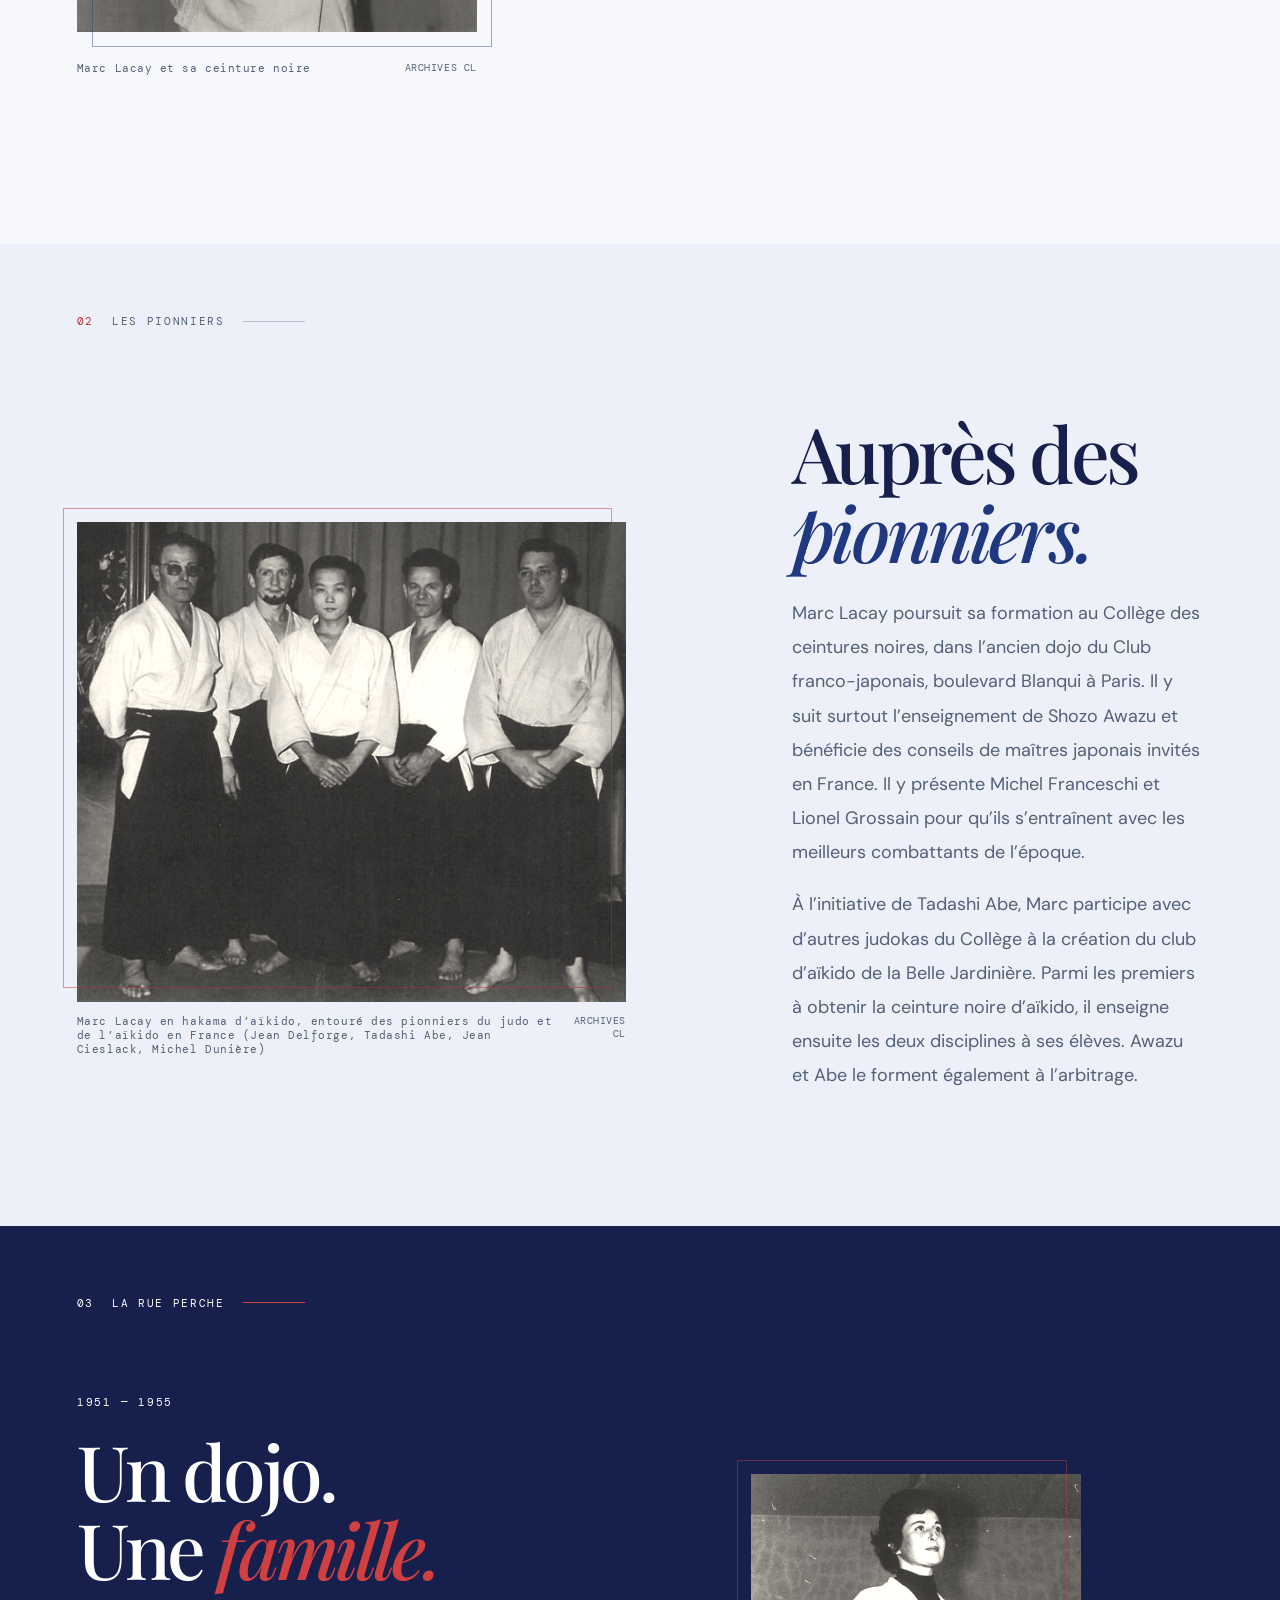
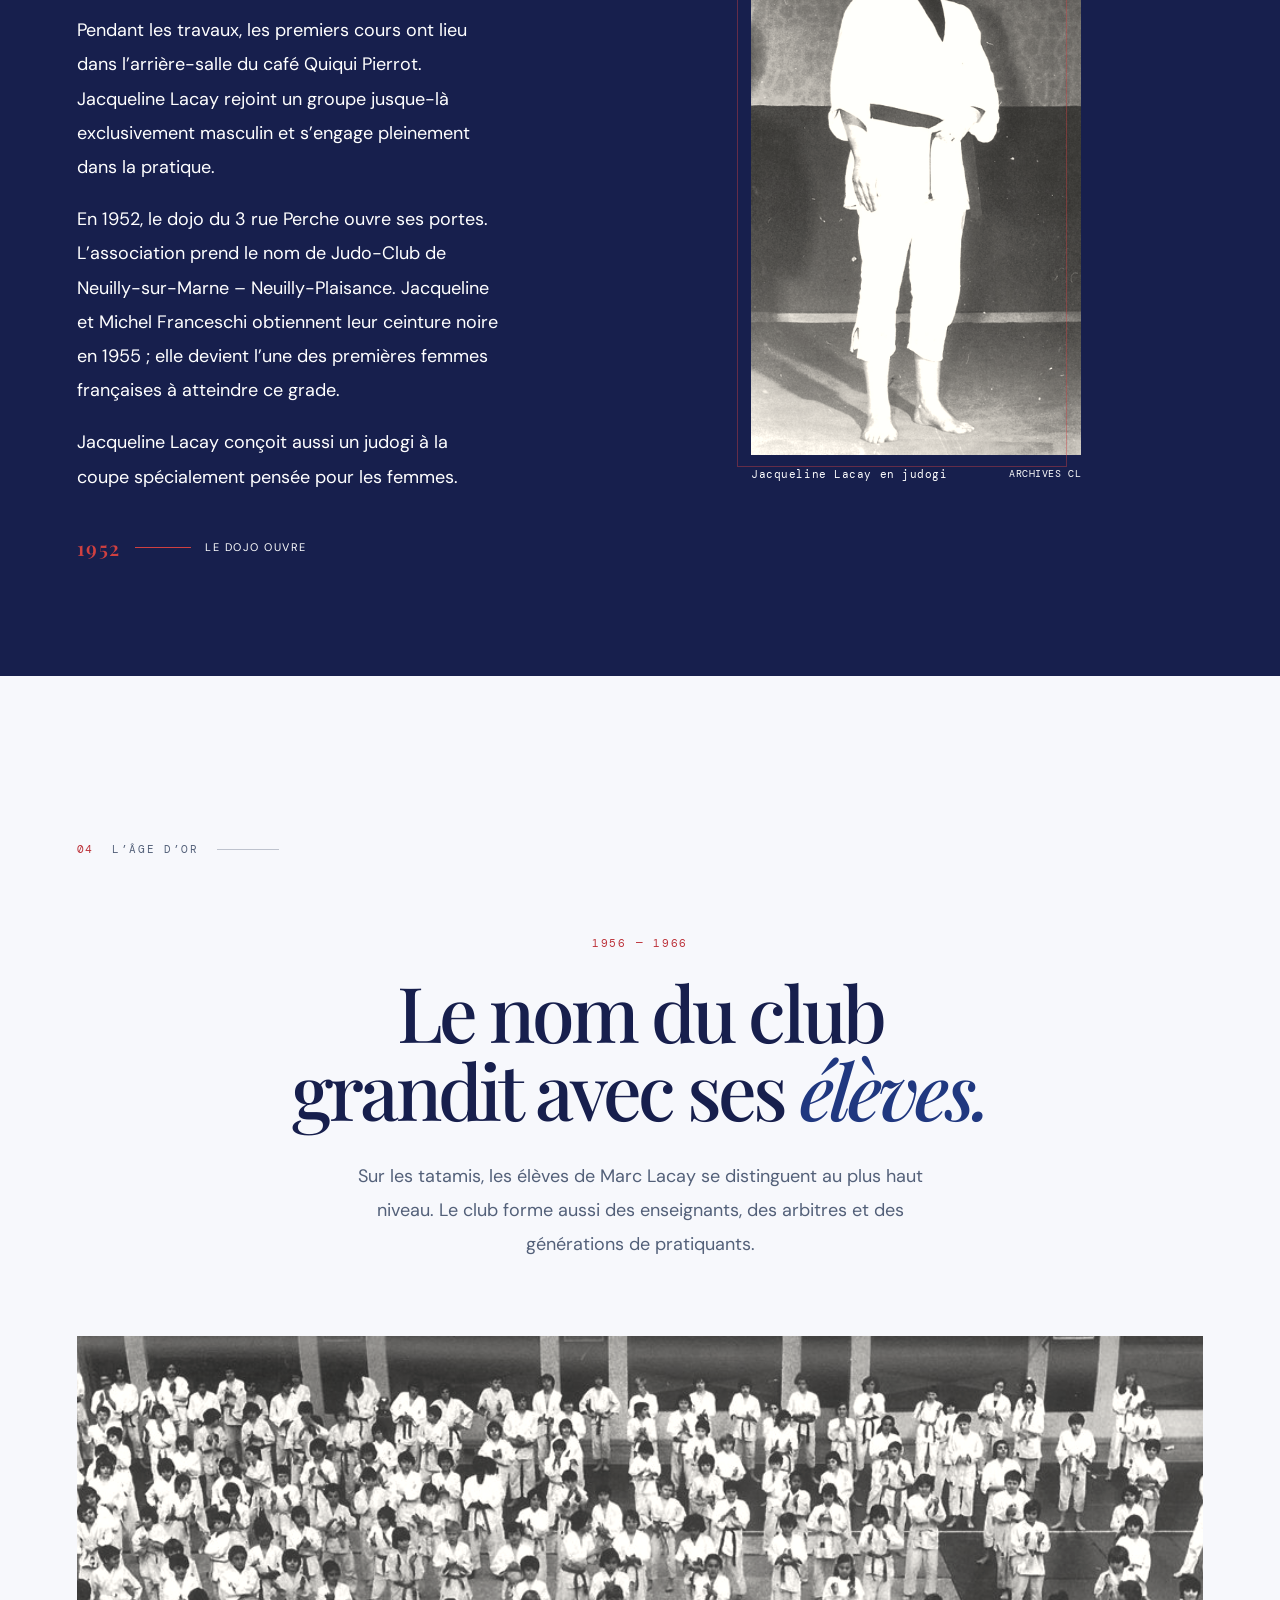
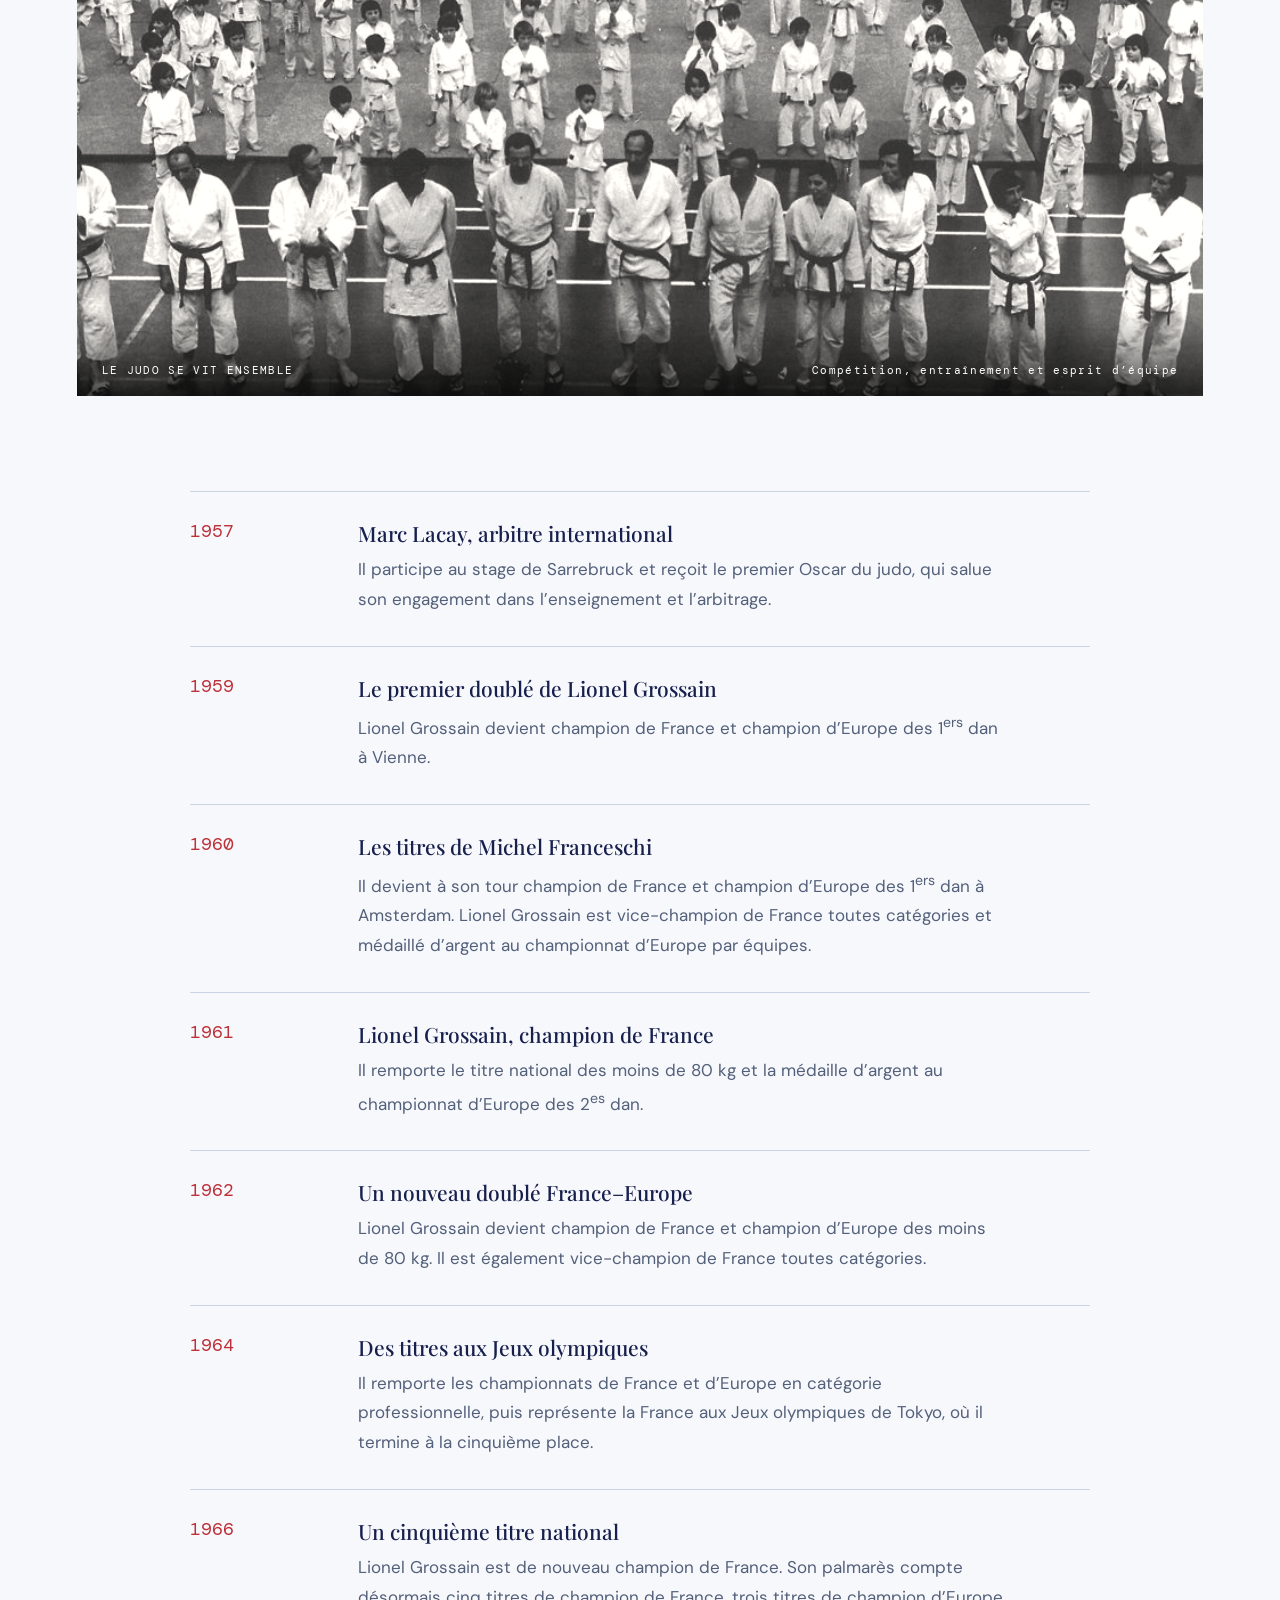
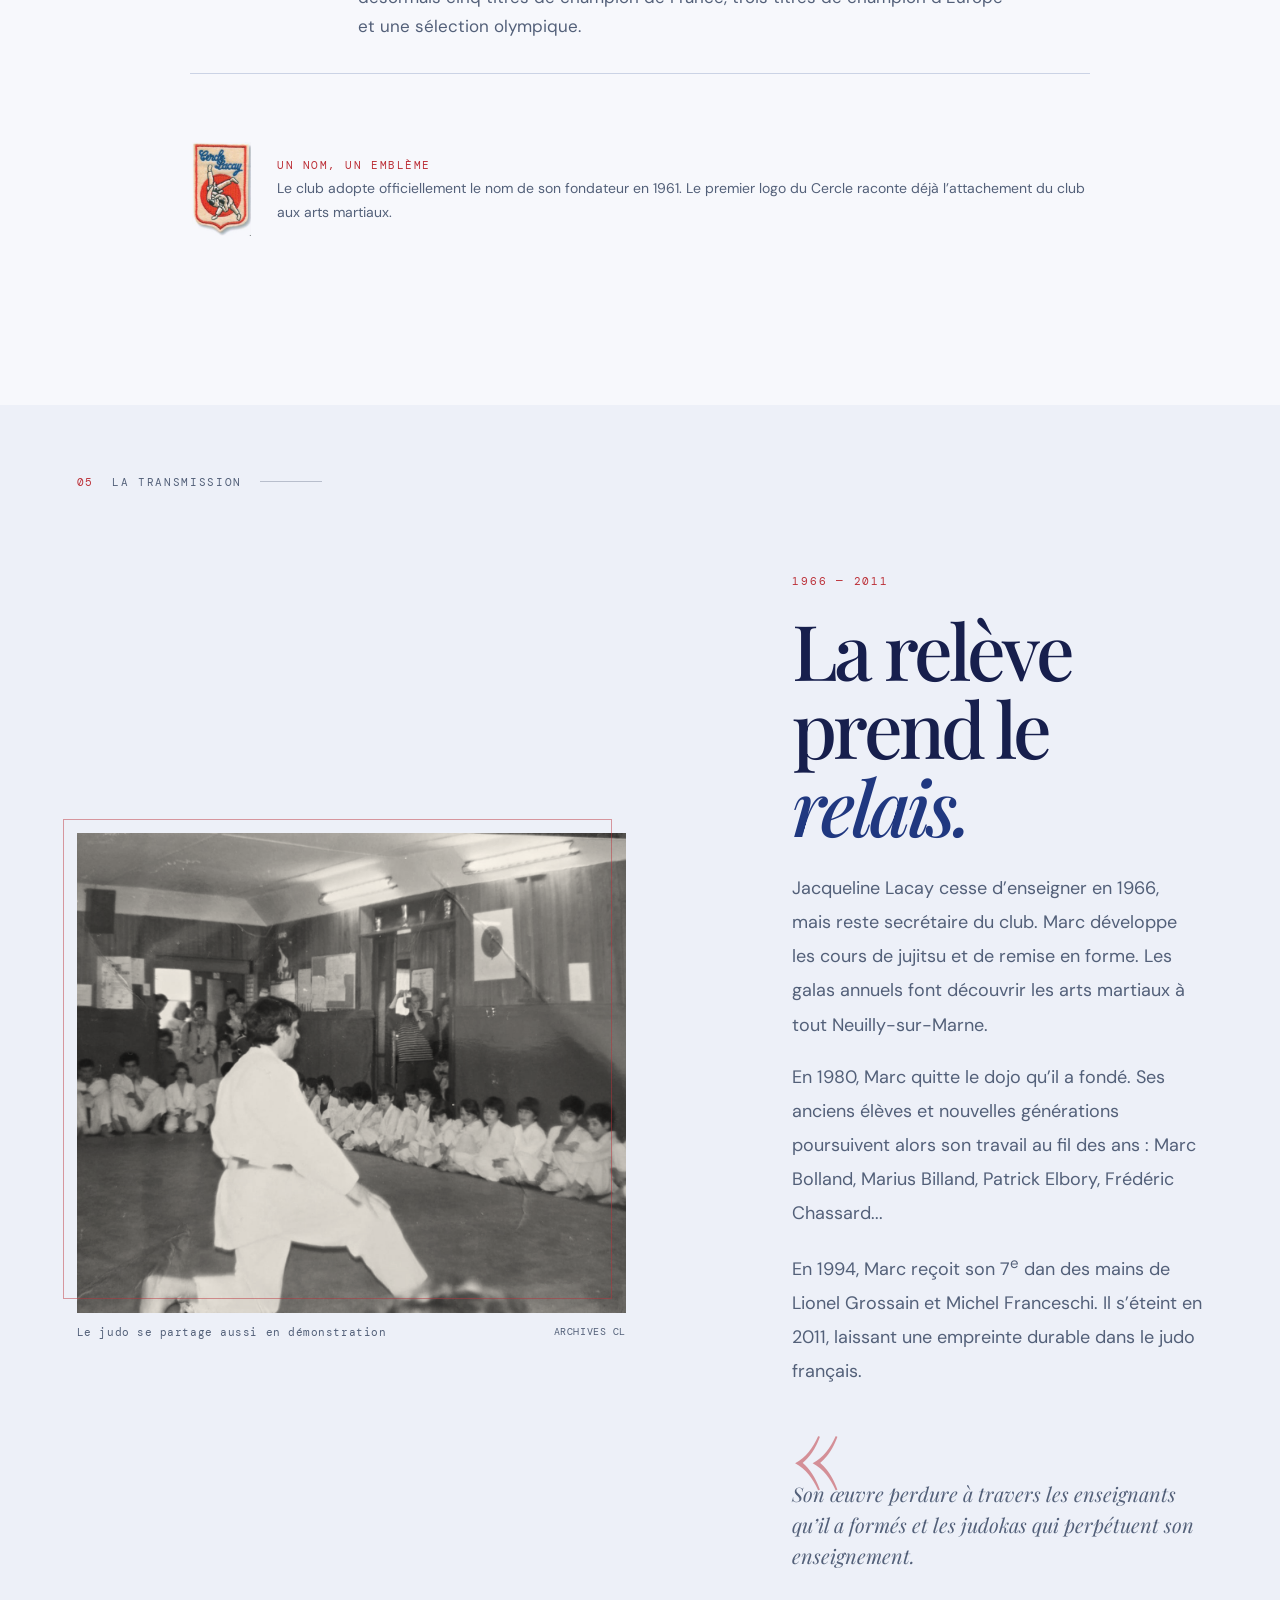
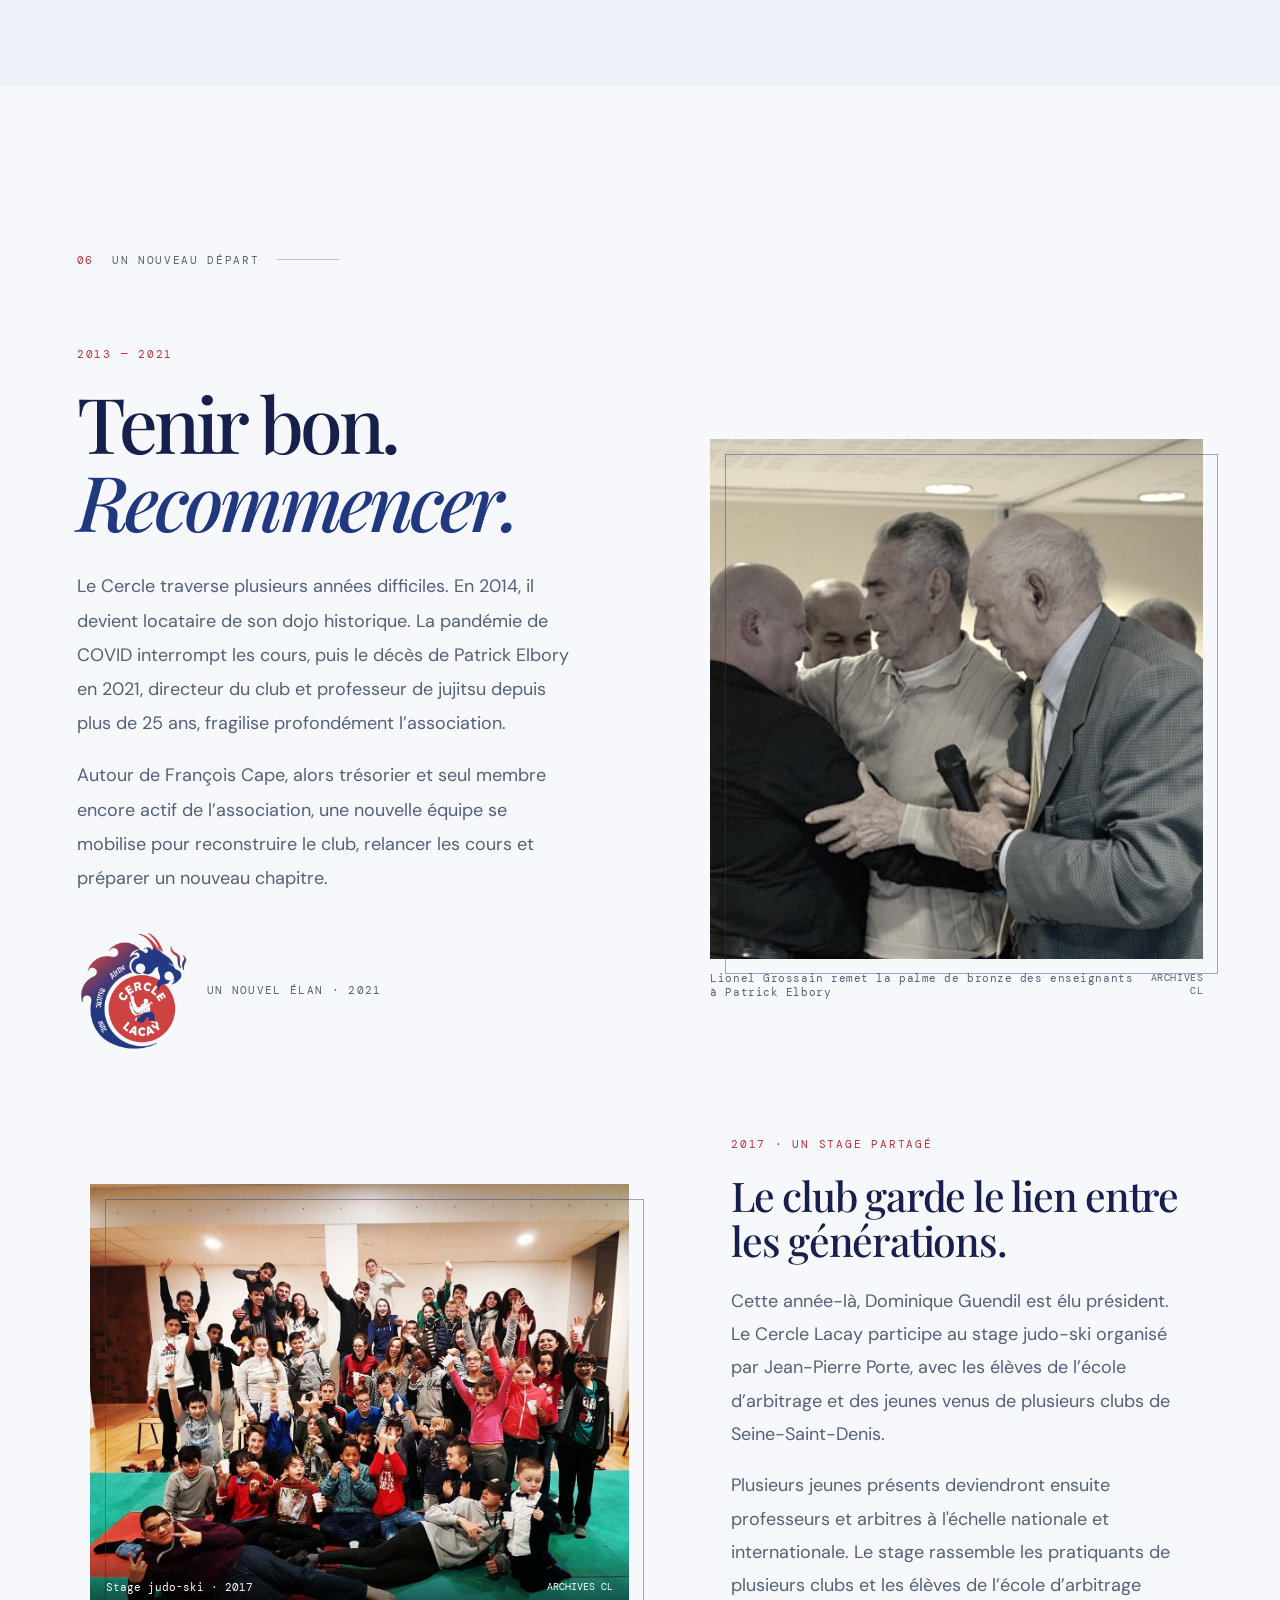
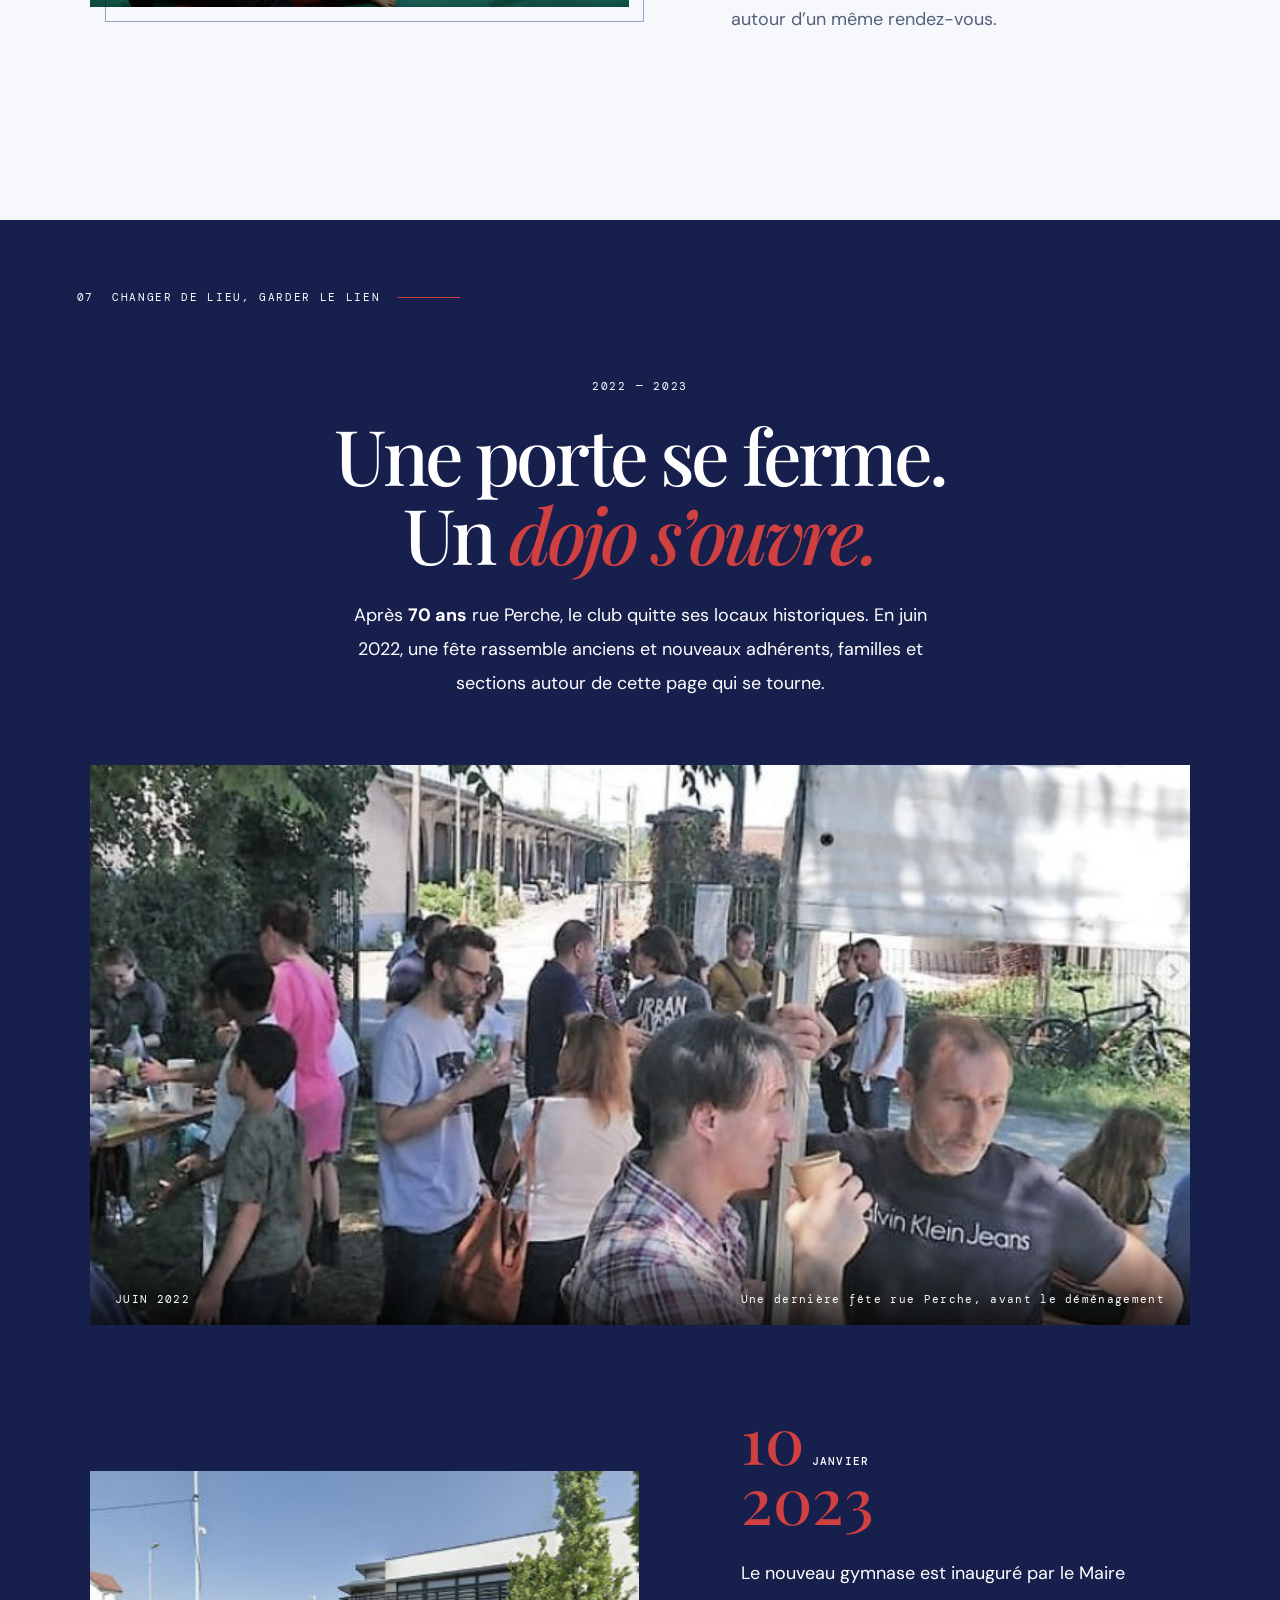
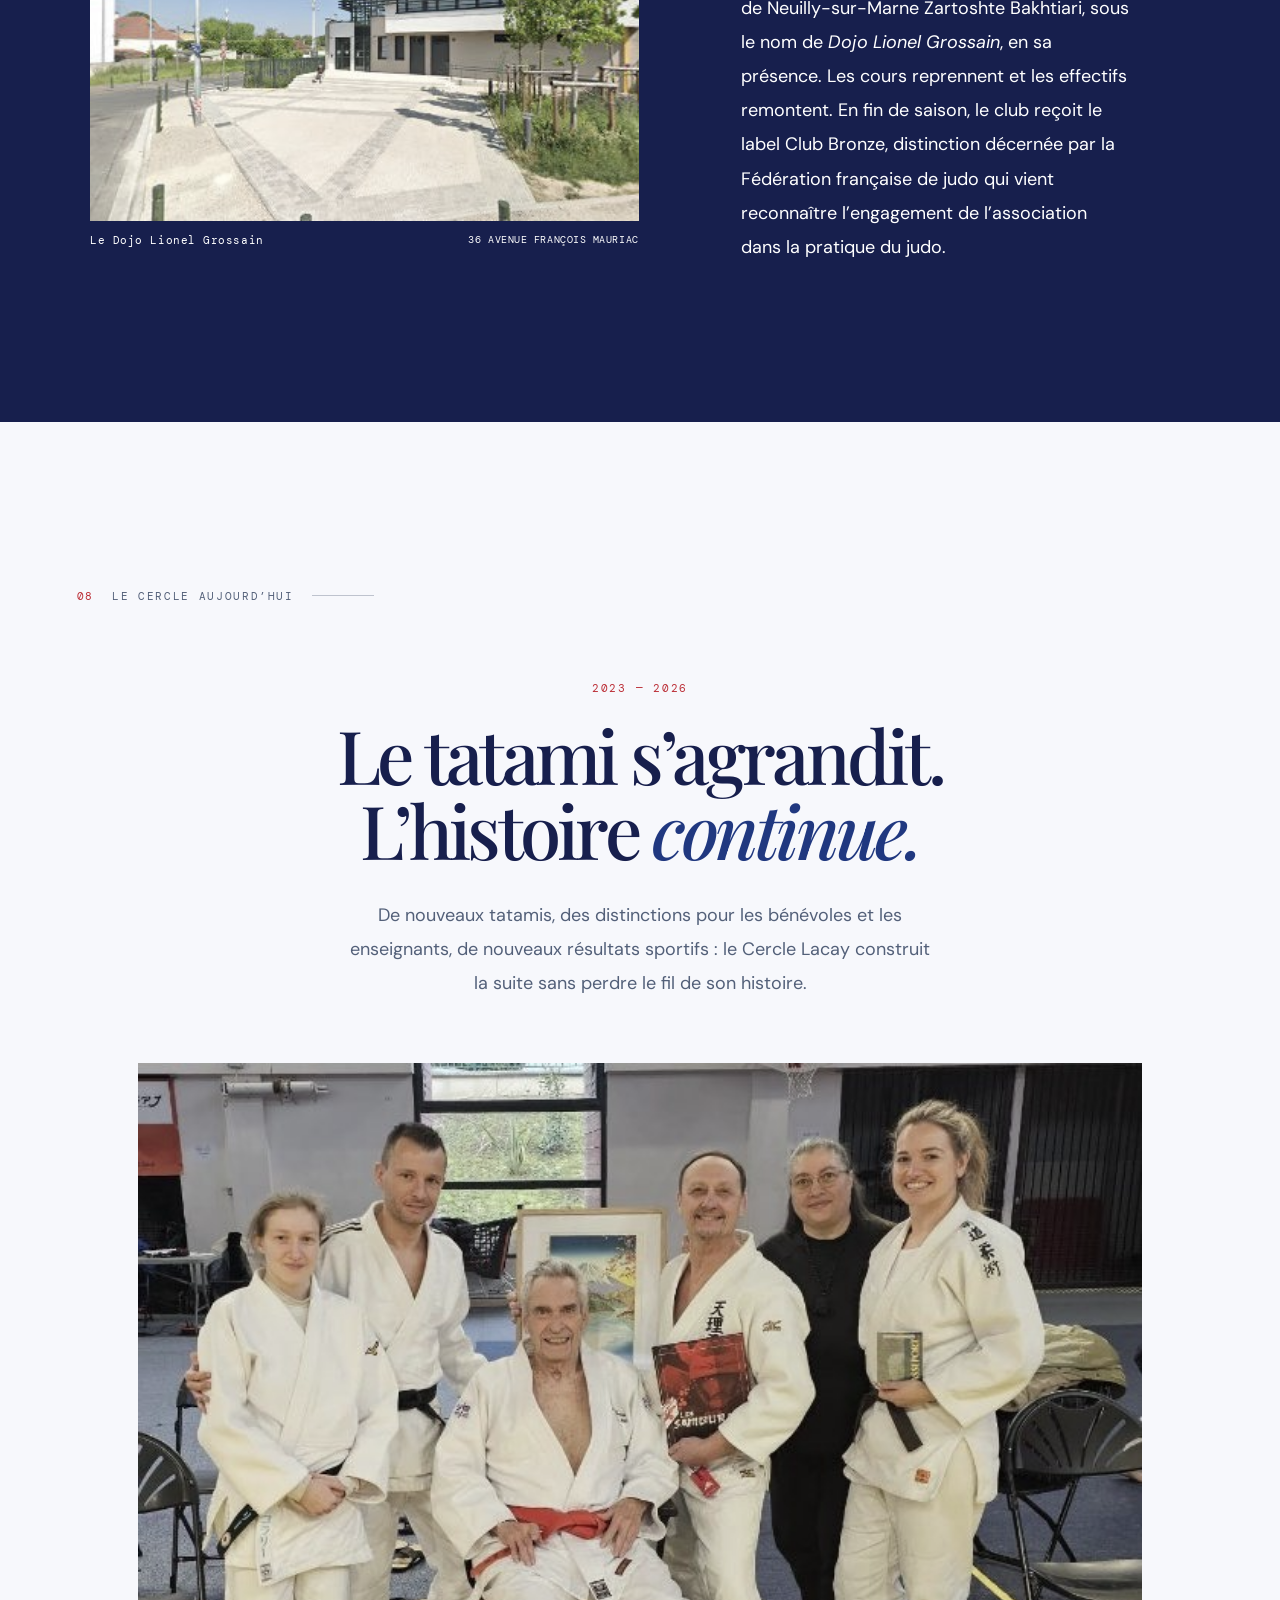
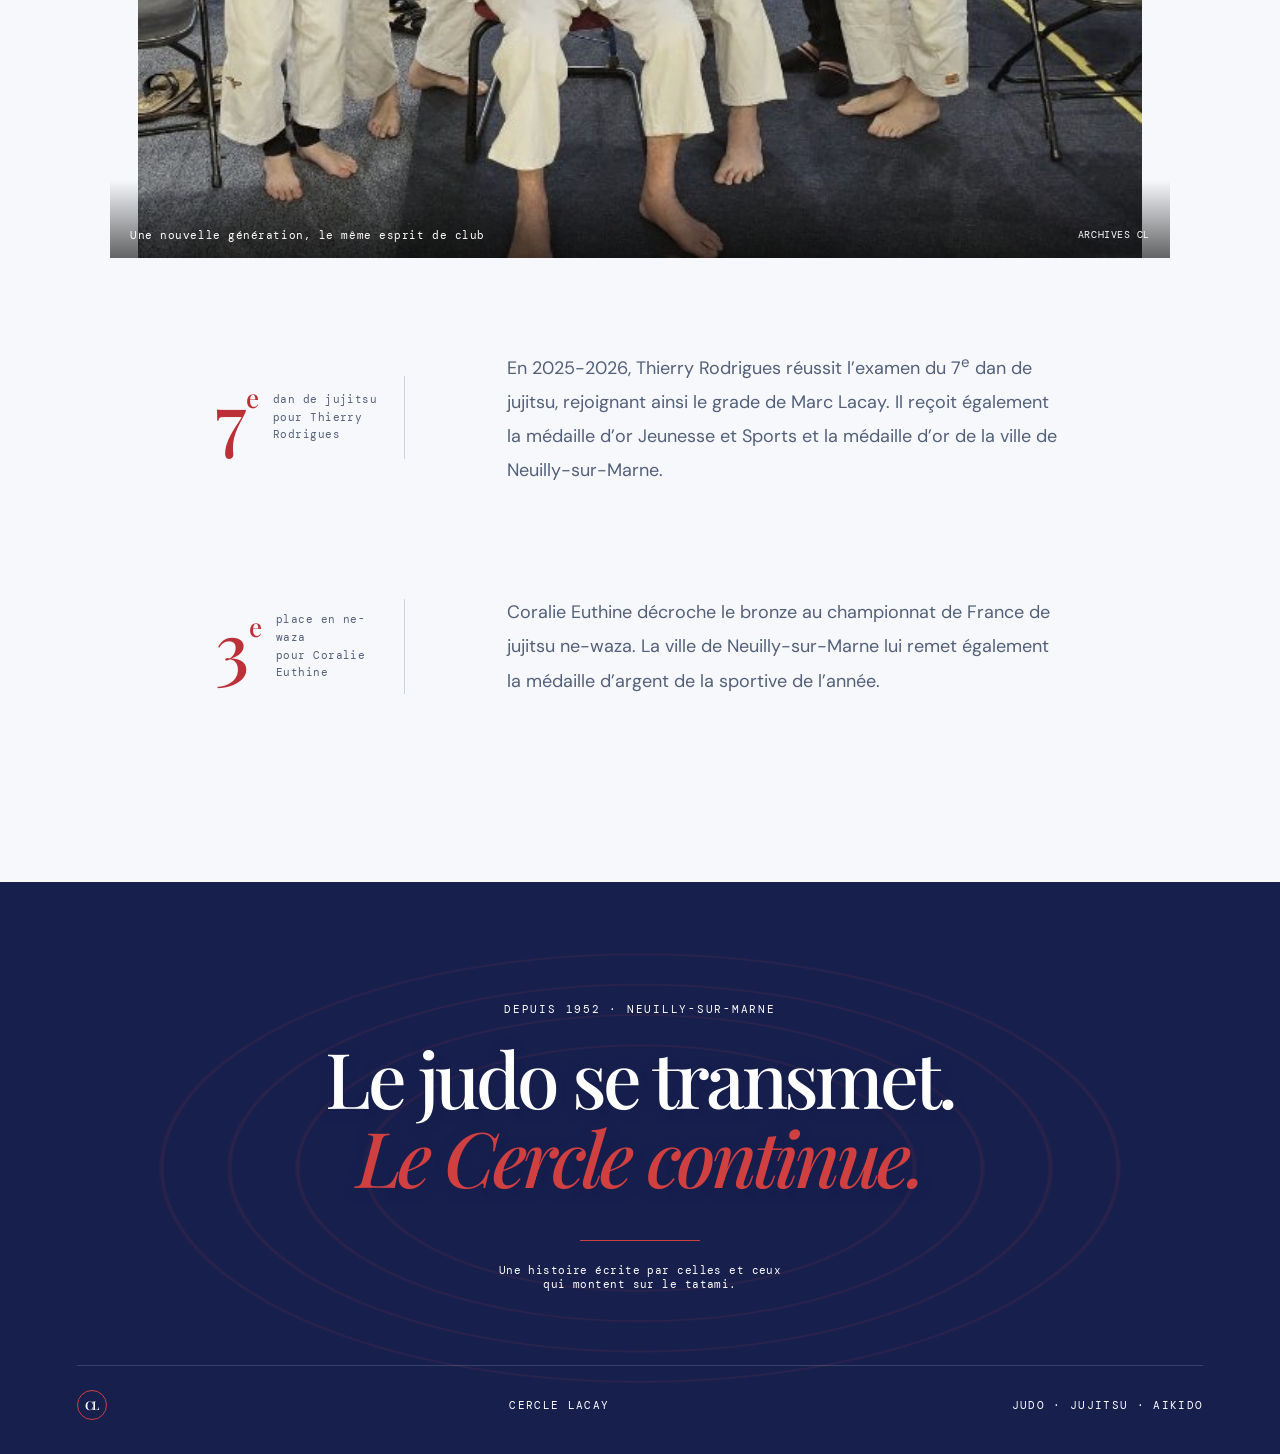
==== commit b3275b00: "Update index.html" ====
--- a/index.html
+++ b/index.html
@@ -171,7 +171,8 @@
           <p class="overline">1966 — 2011</p>
           <h2>La relève<br>prend le <em>relais.</em></h2>
           <p>Jacqueline Lacay cesse d’enseigner en 1966, mais reste secrétaire du club. Marc développe les cours de jujitsu et de remise en forme. Les galas annuels font découvrir les arts martiaux à tout Neuilly-sur-Marne.</p>
-          <p>En 1980, Marc quitte le dojo qu’il a fondé. Ses anciens élèves poursuivent son travail. En 1994, il reçoit son 7<sup>e</sup> dan des mains de Lionel Grossain et Michel Franceschi. Il s’éteint en 2011, laissant une empreinte durable dans le judo français.</p>
+          <p>En 1980, Marc quitte le dojo qu’il a fondé. Ses anciens élèves et nouvelles générations poursuivent alors son travail au fil des ans : Marc Bolland, Marius Billand, Patrick Elbory, Frédéric Chassard...</p>
+          <p>En 1994, Marc reçoit son 7<sup>e</sup> dan des mains de Lionel Grossain et Michel Franceschi. Il s’éteint en 2011, laissant une empreinte durable dans le judo français.</p>
           <div class="quote-mark">«</div><blockquote>Son œuvre perdure à travers les enseignants qu’il a formés et les judokas qui perpétuent son enseignement.</blockquote>
         </div>
       </div>
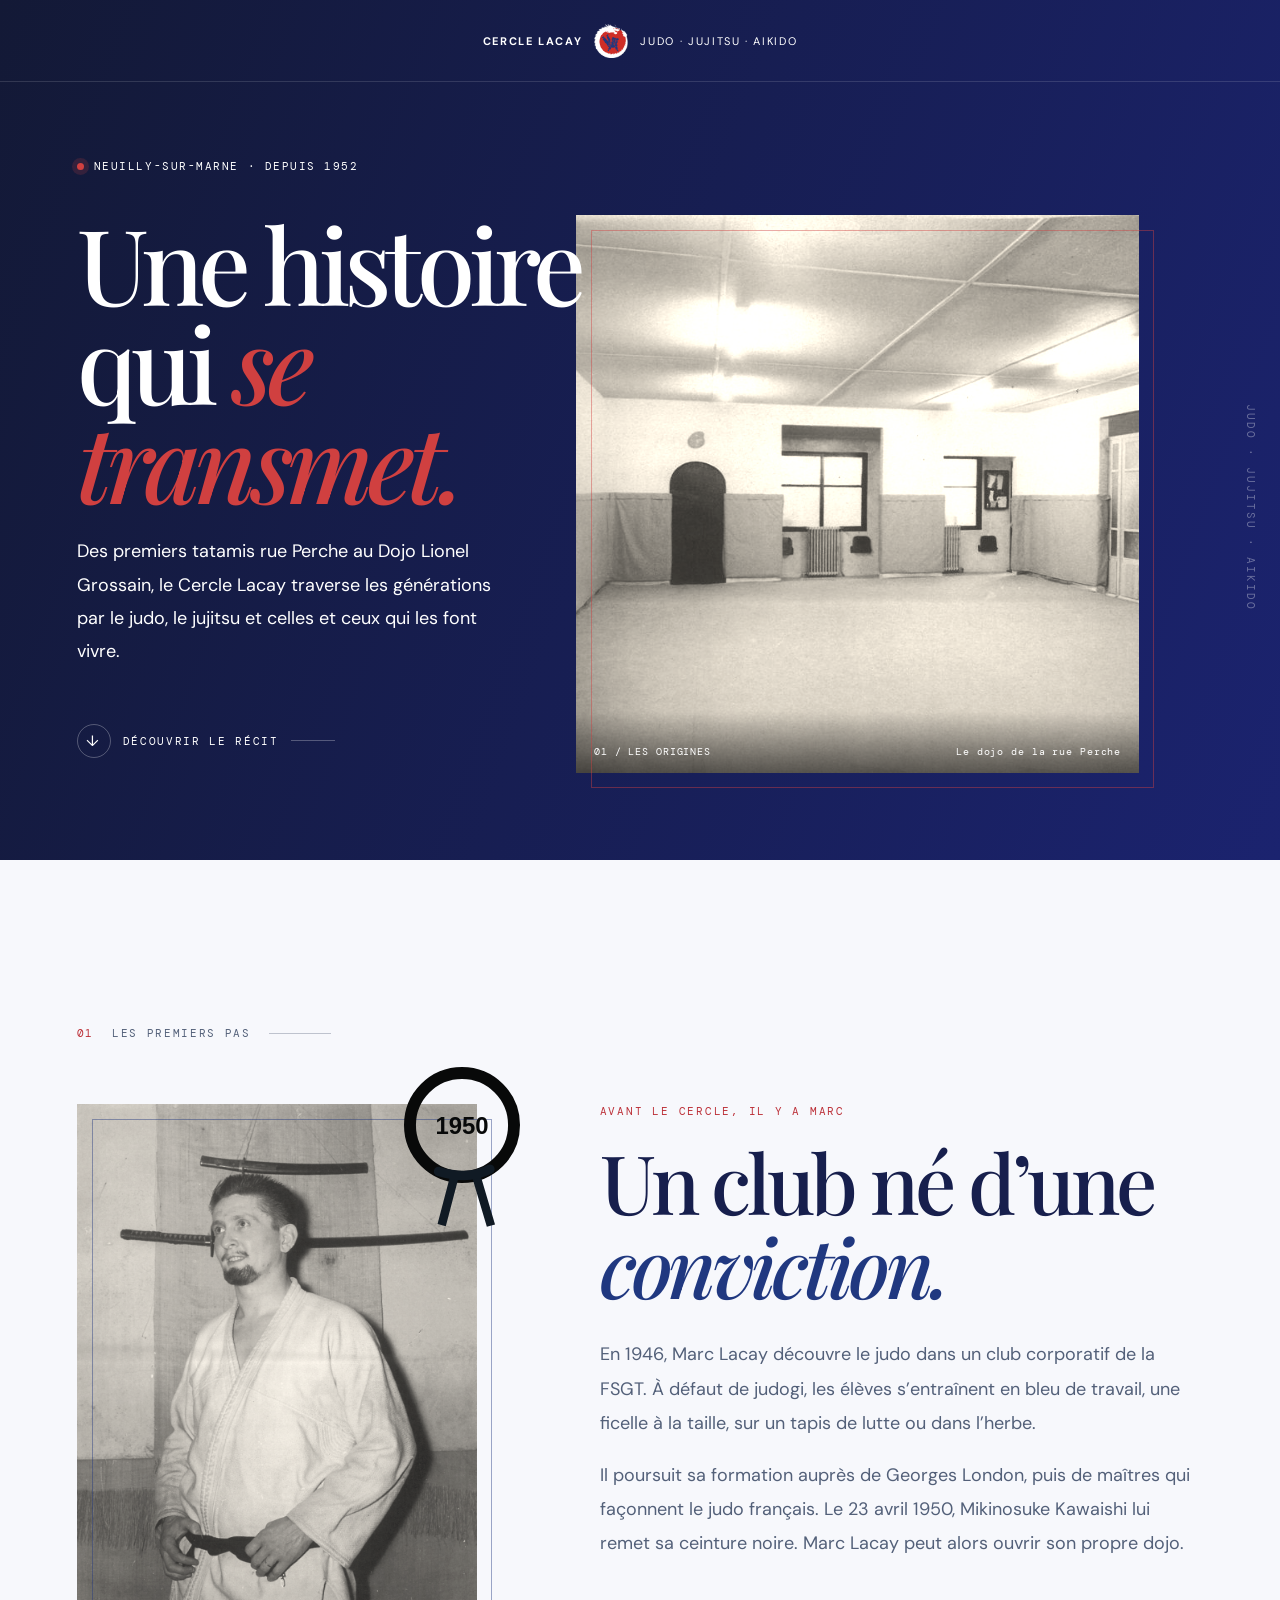
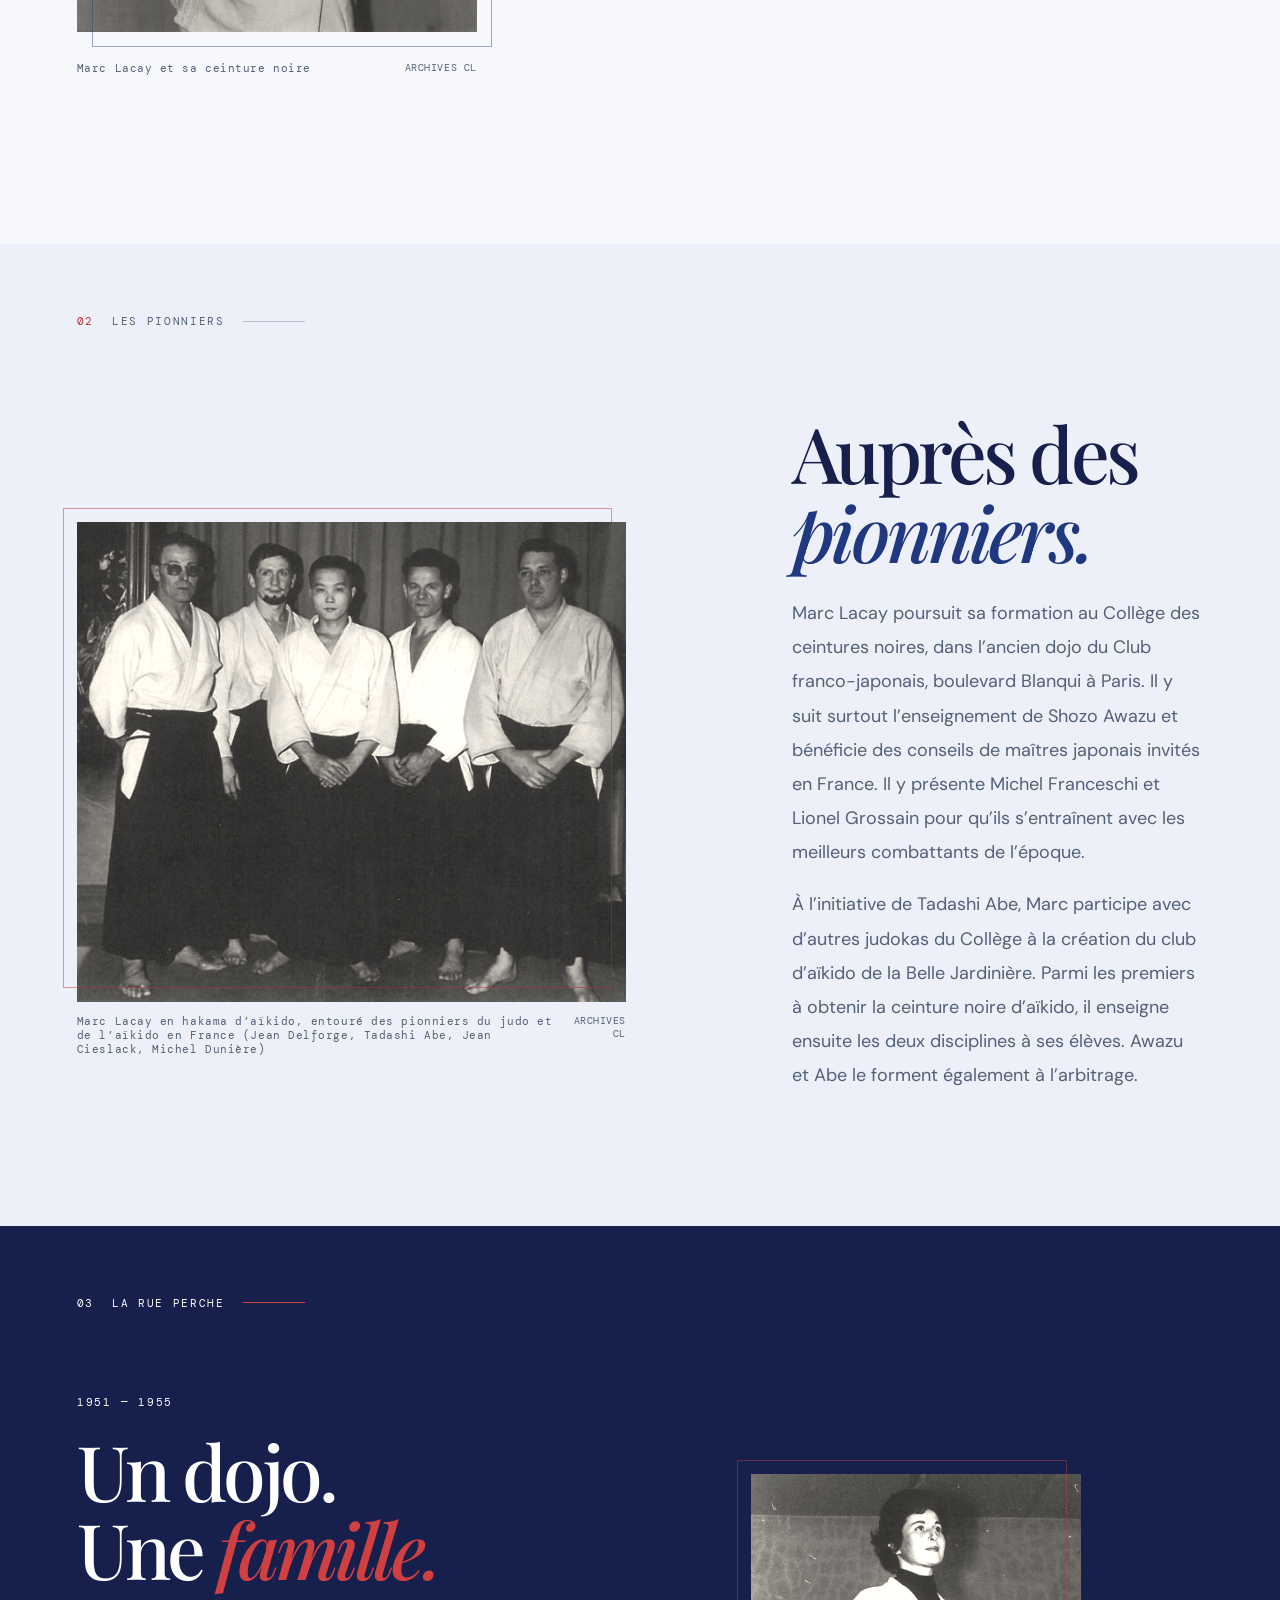
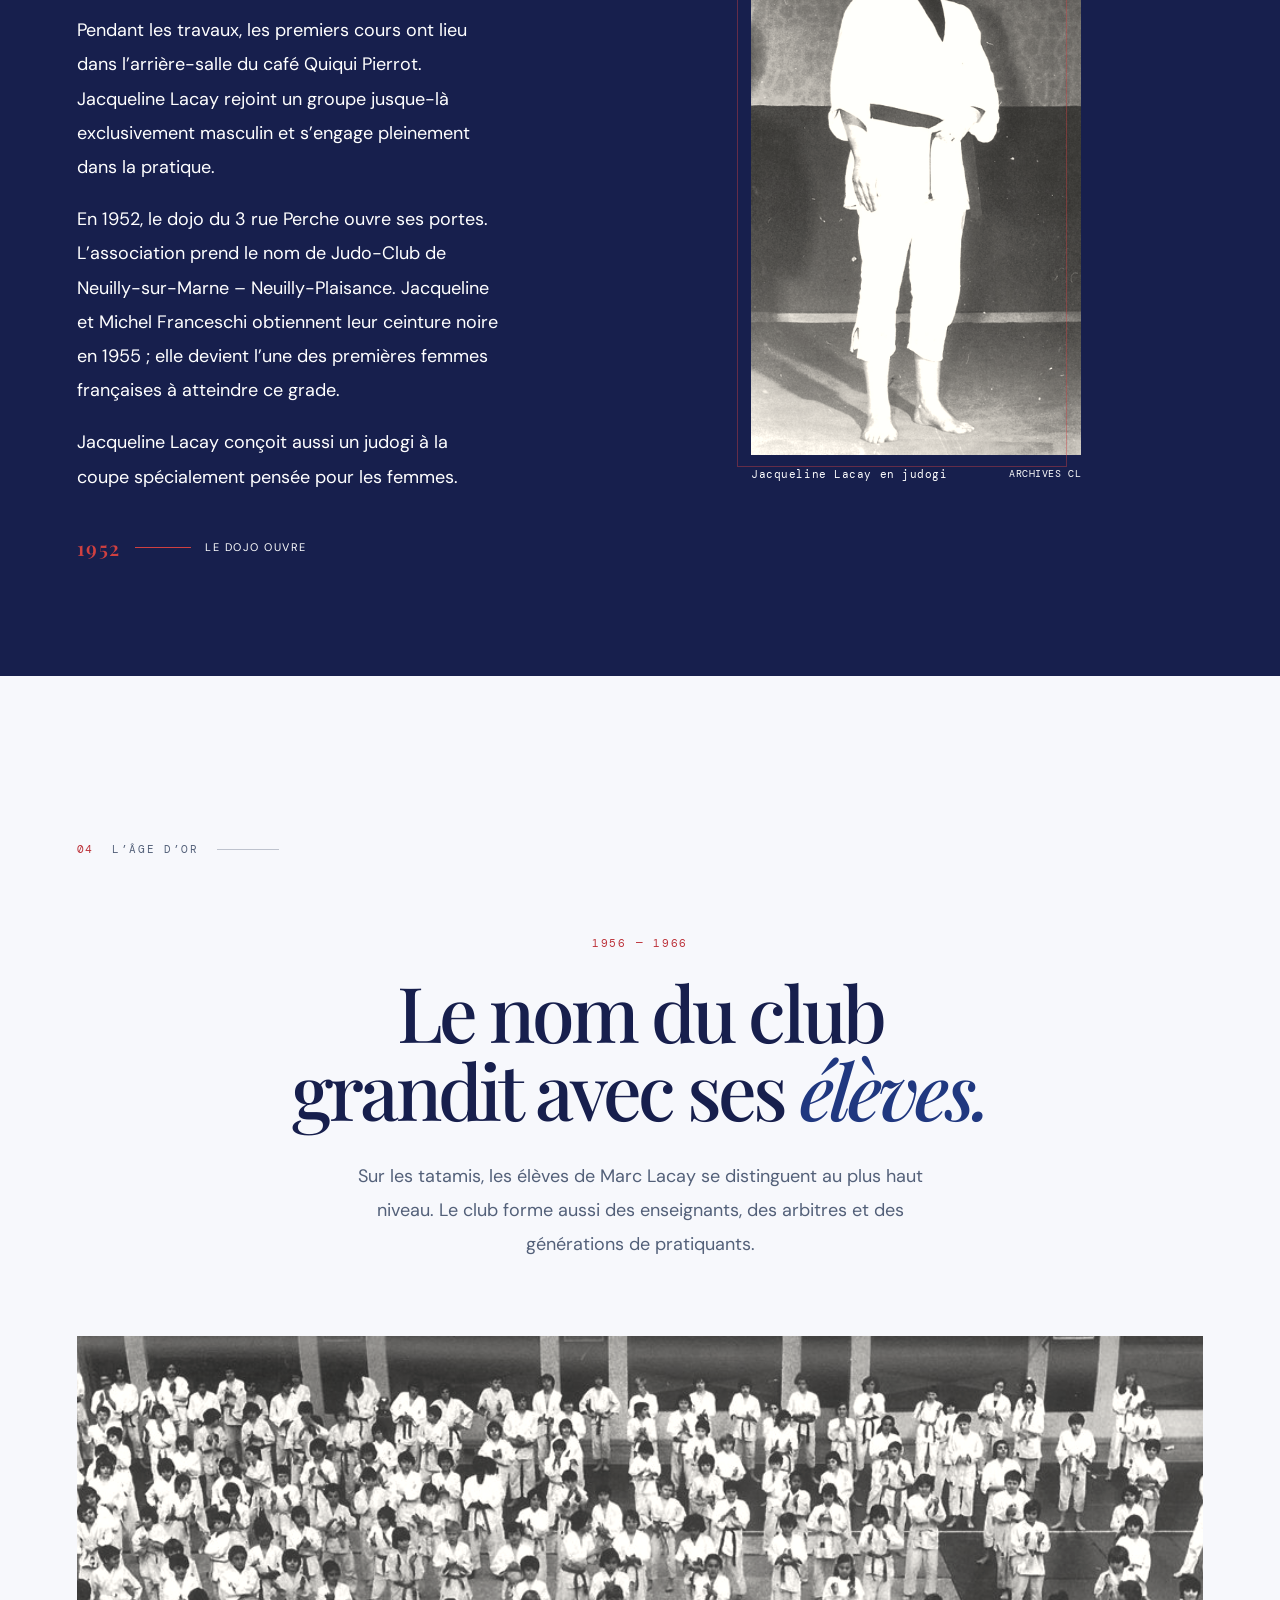
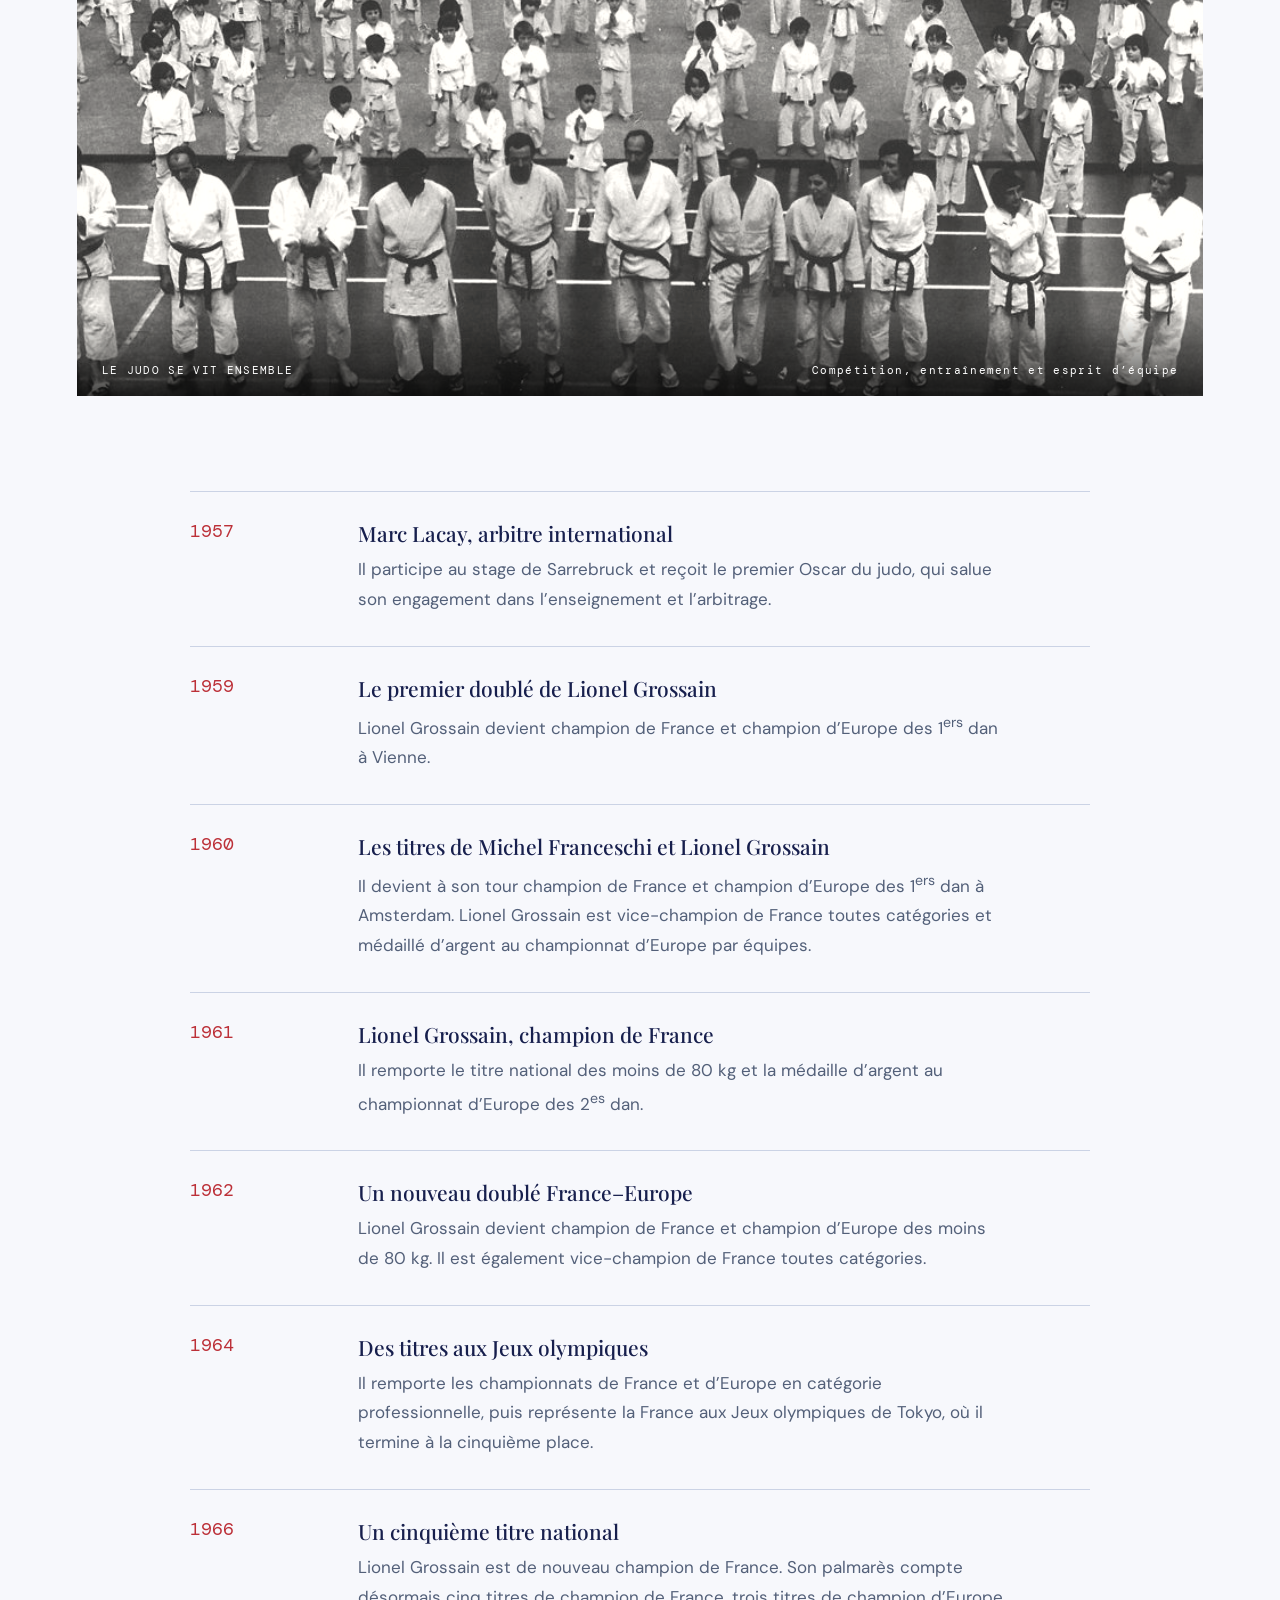
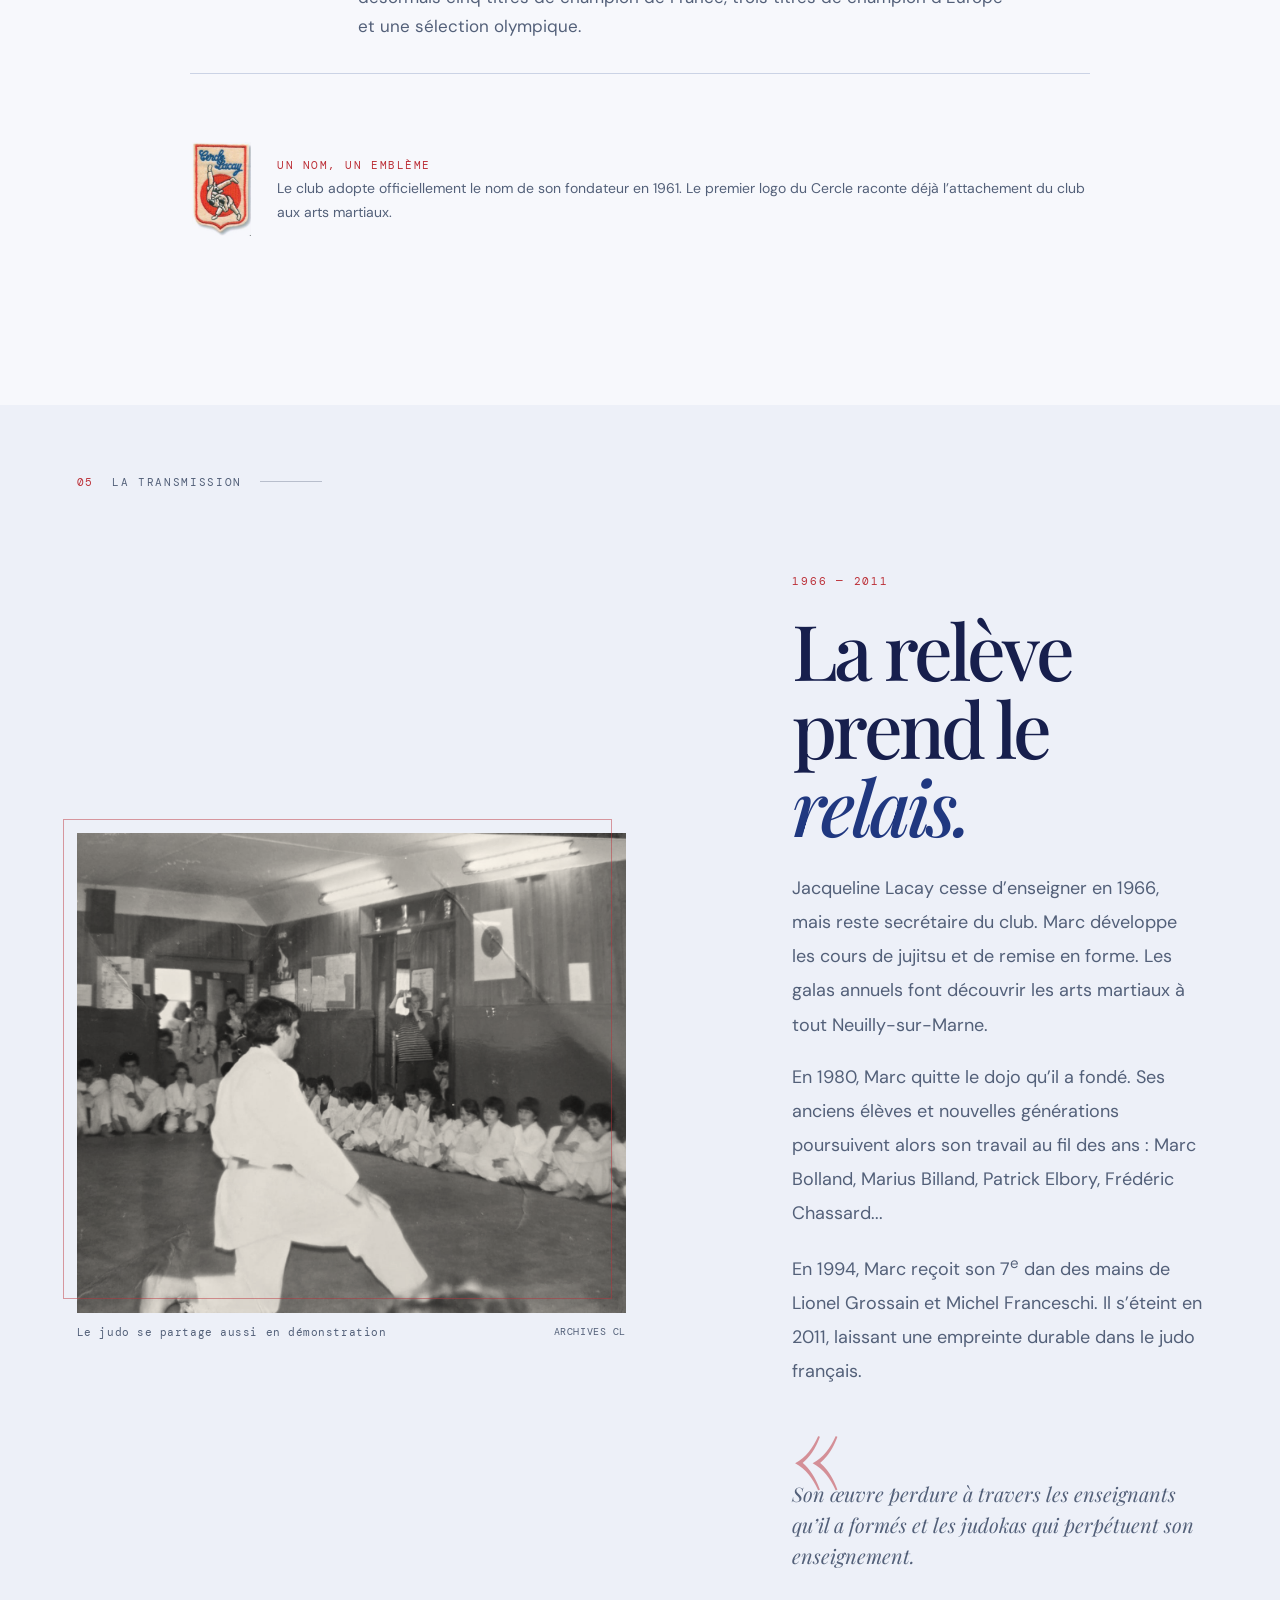
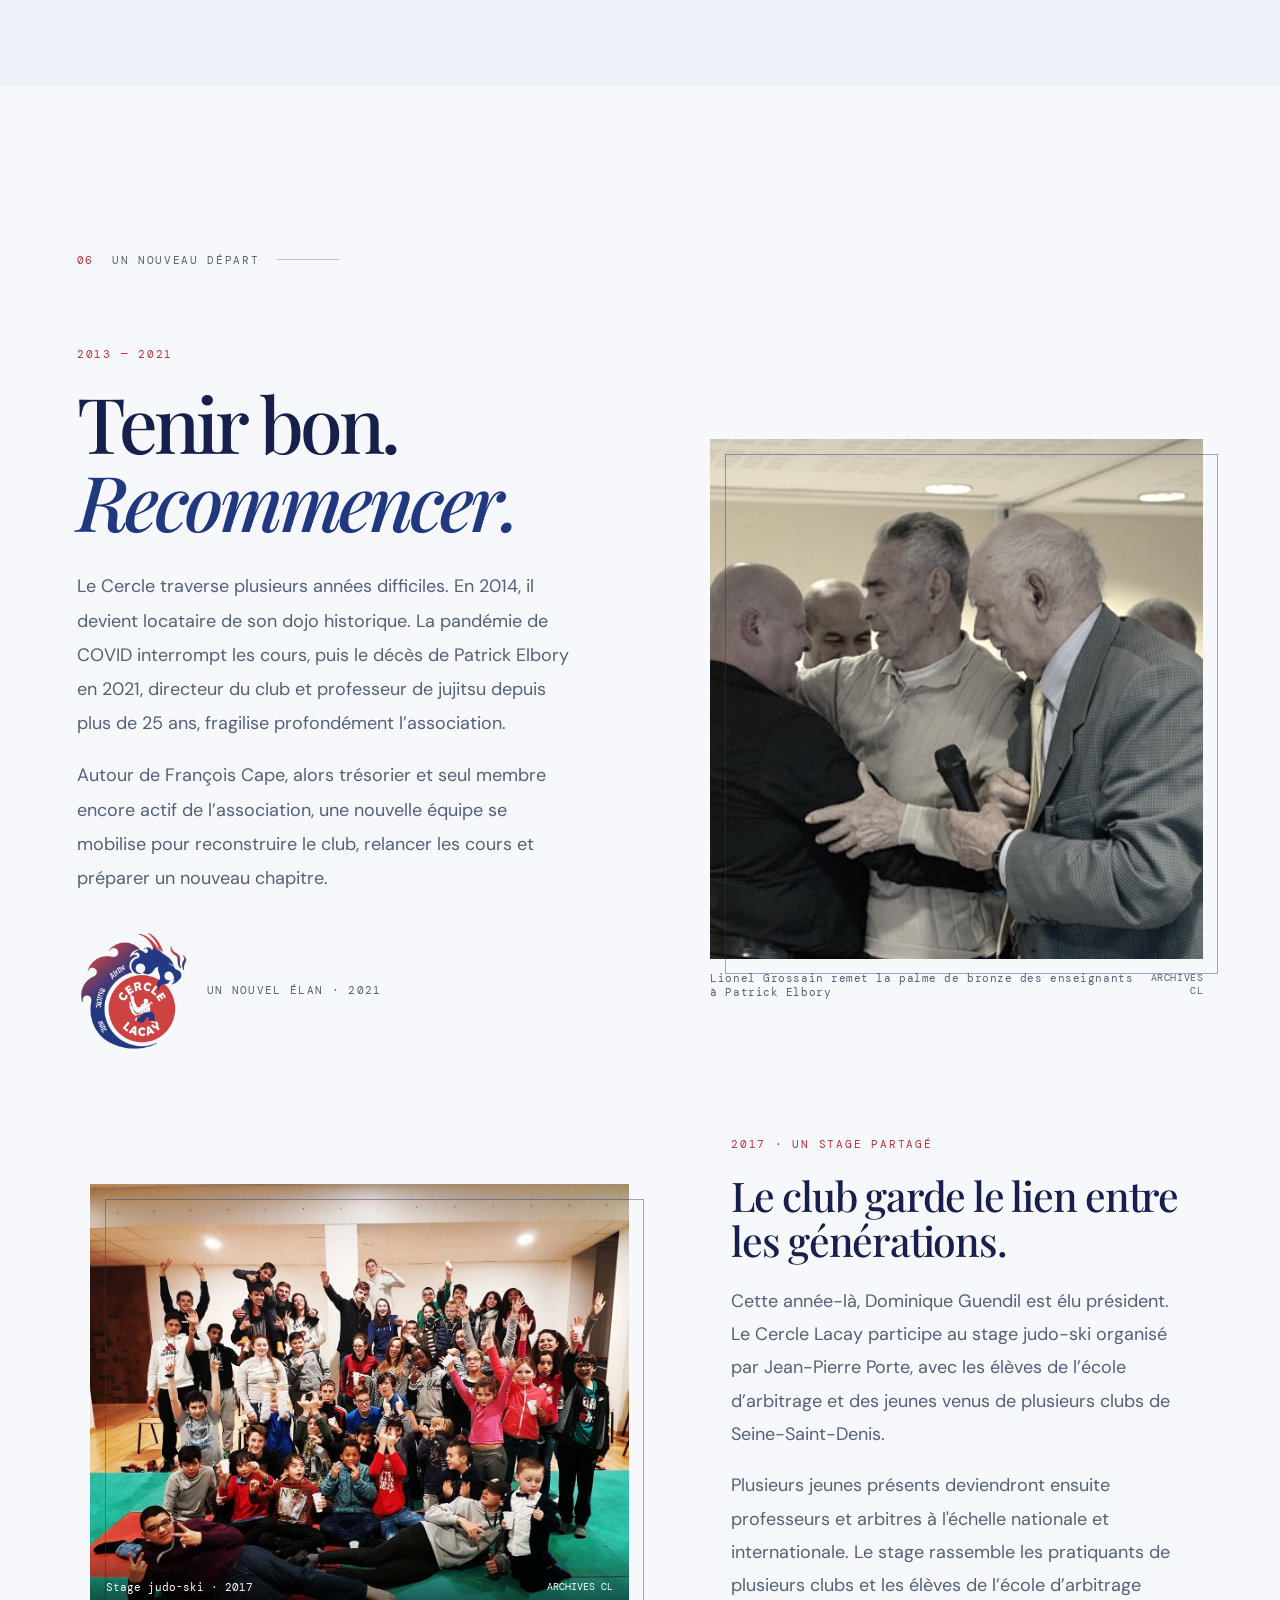
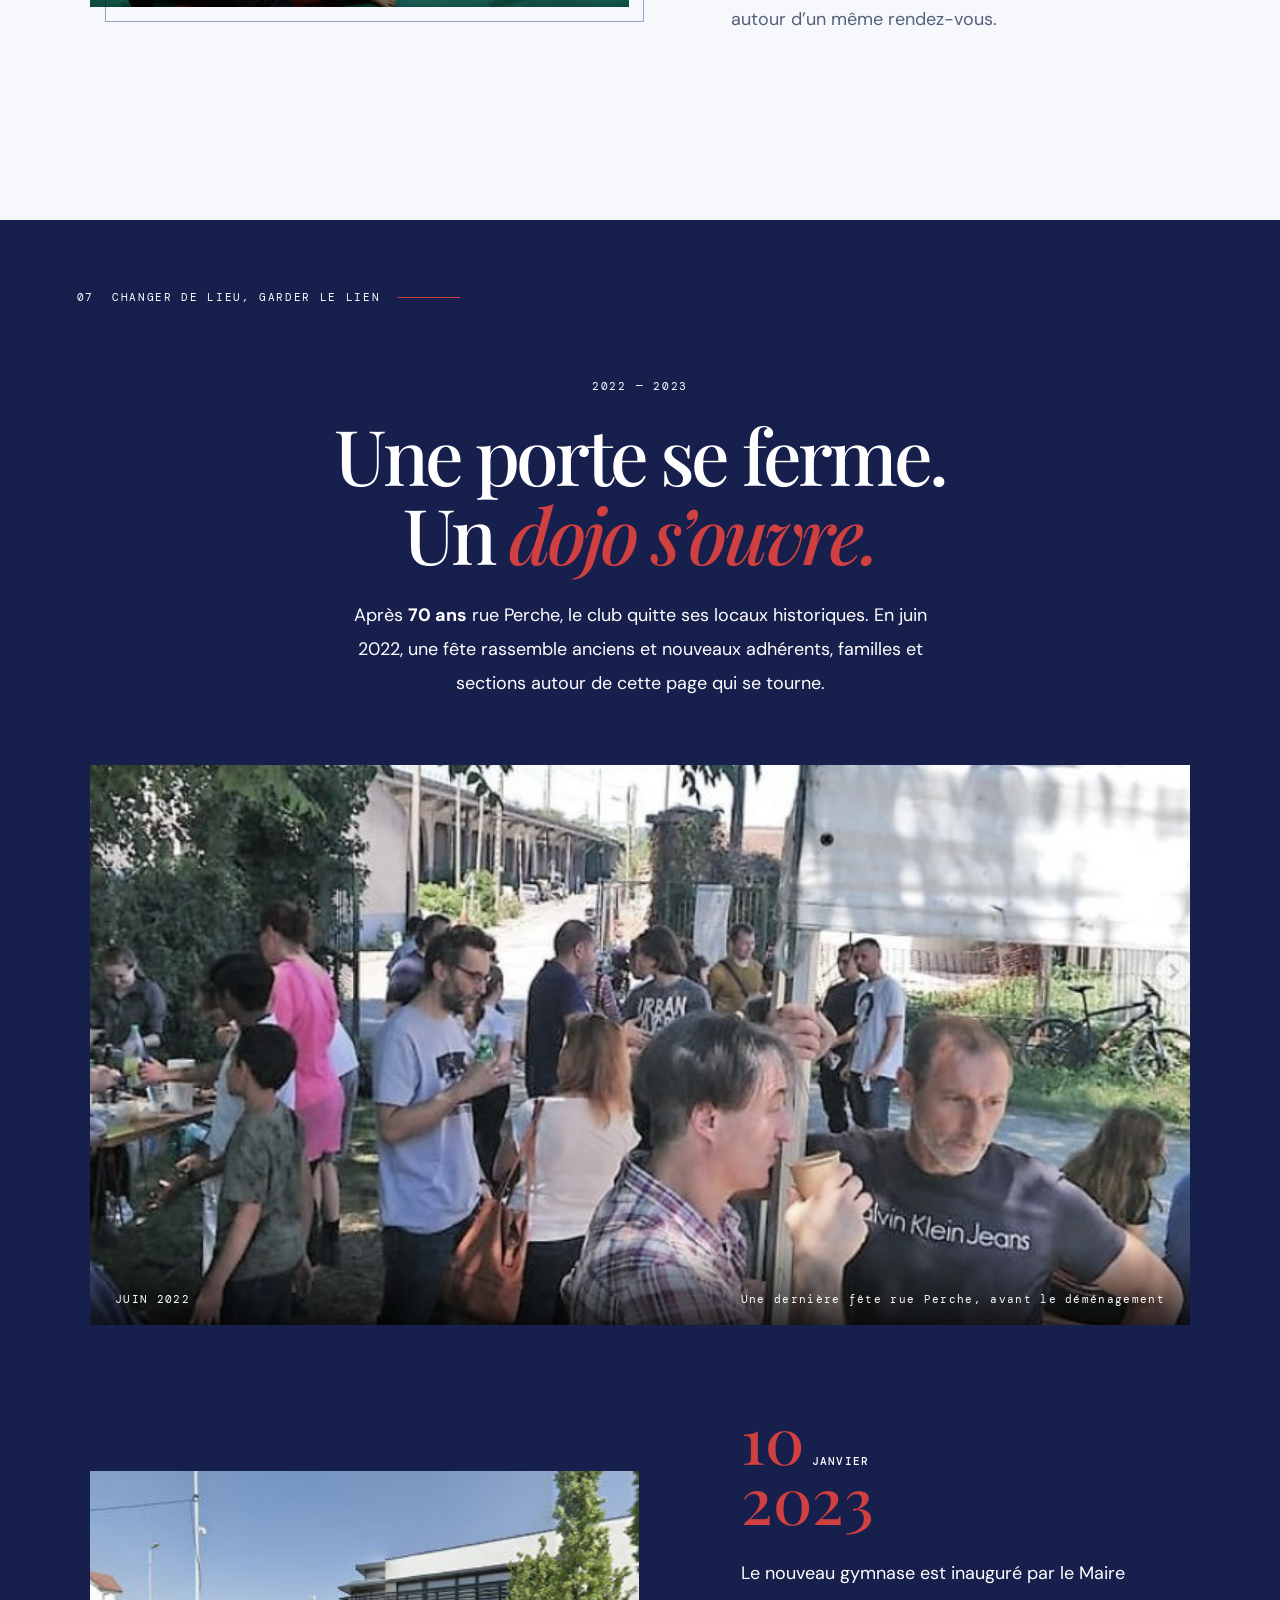
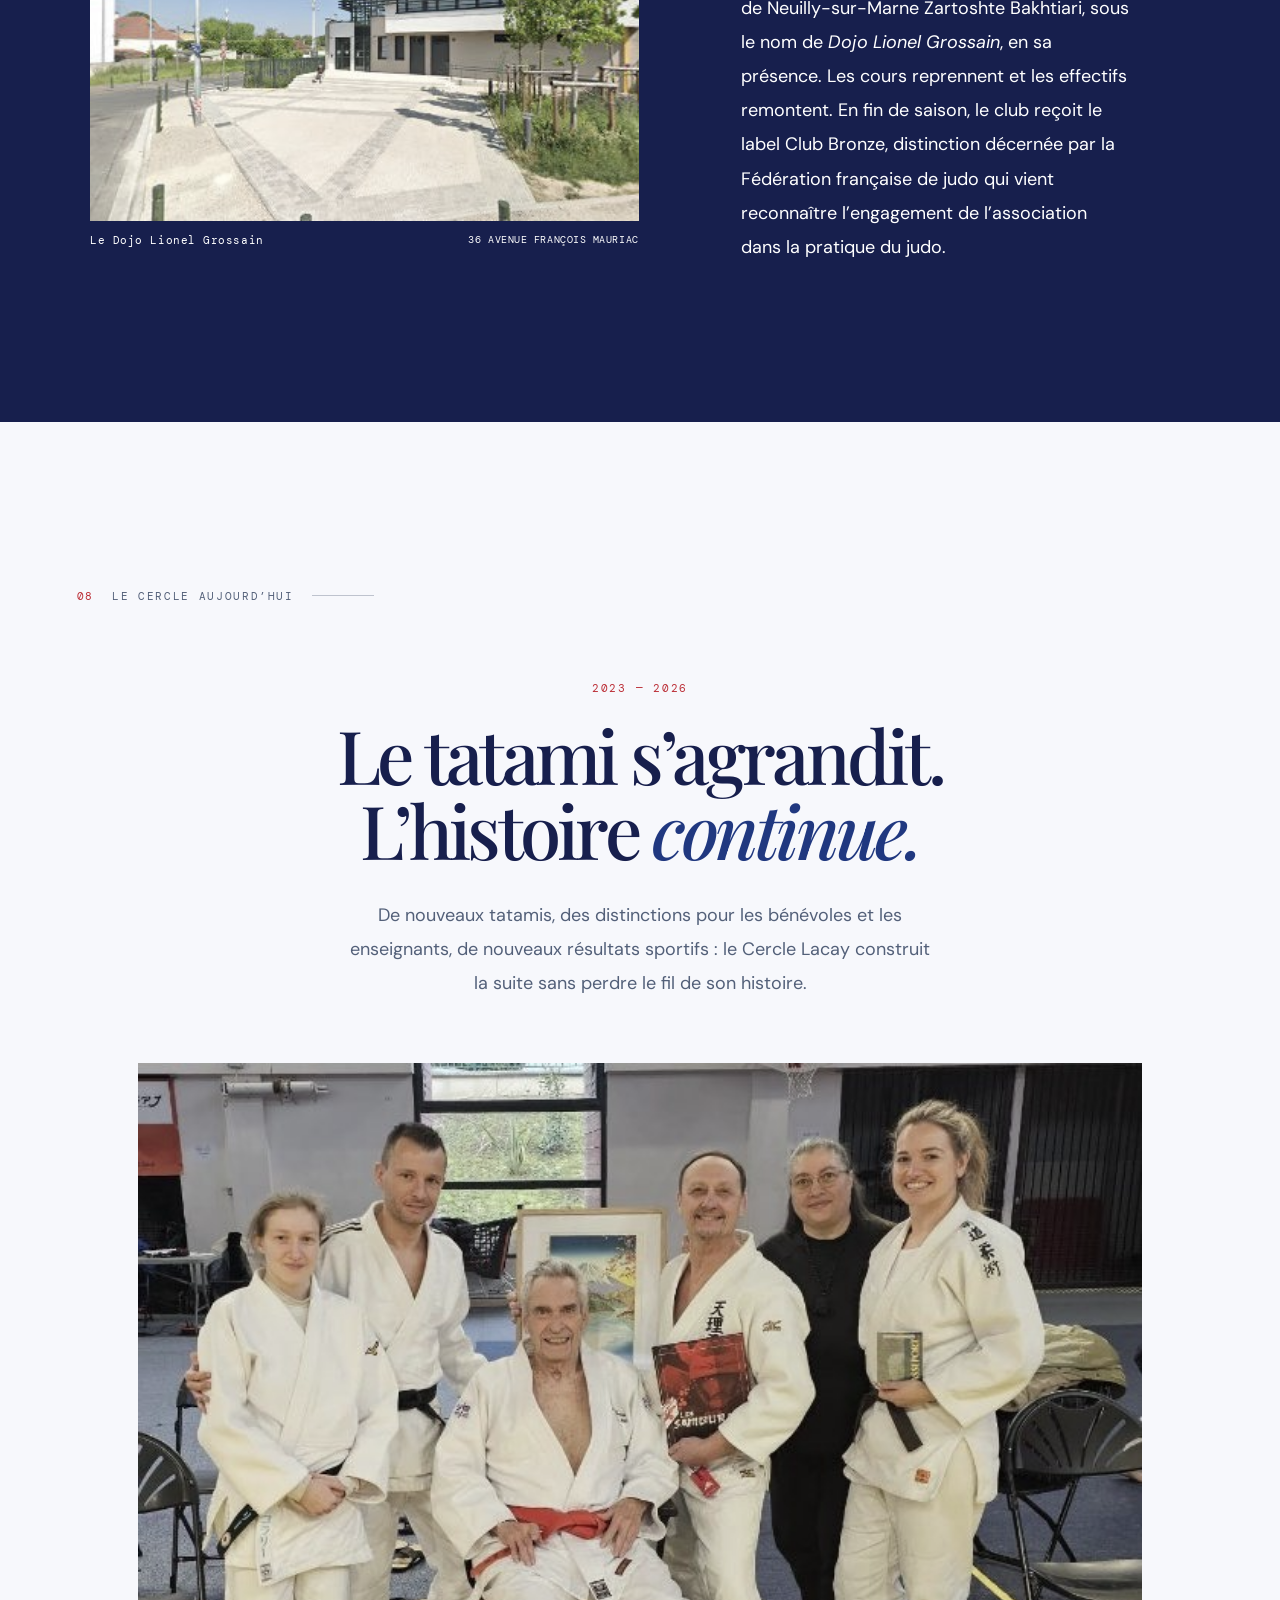
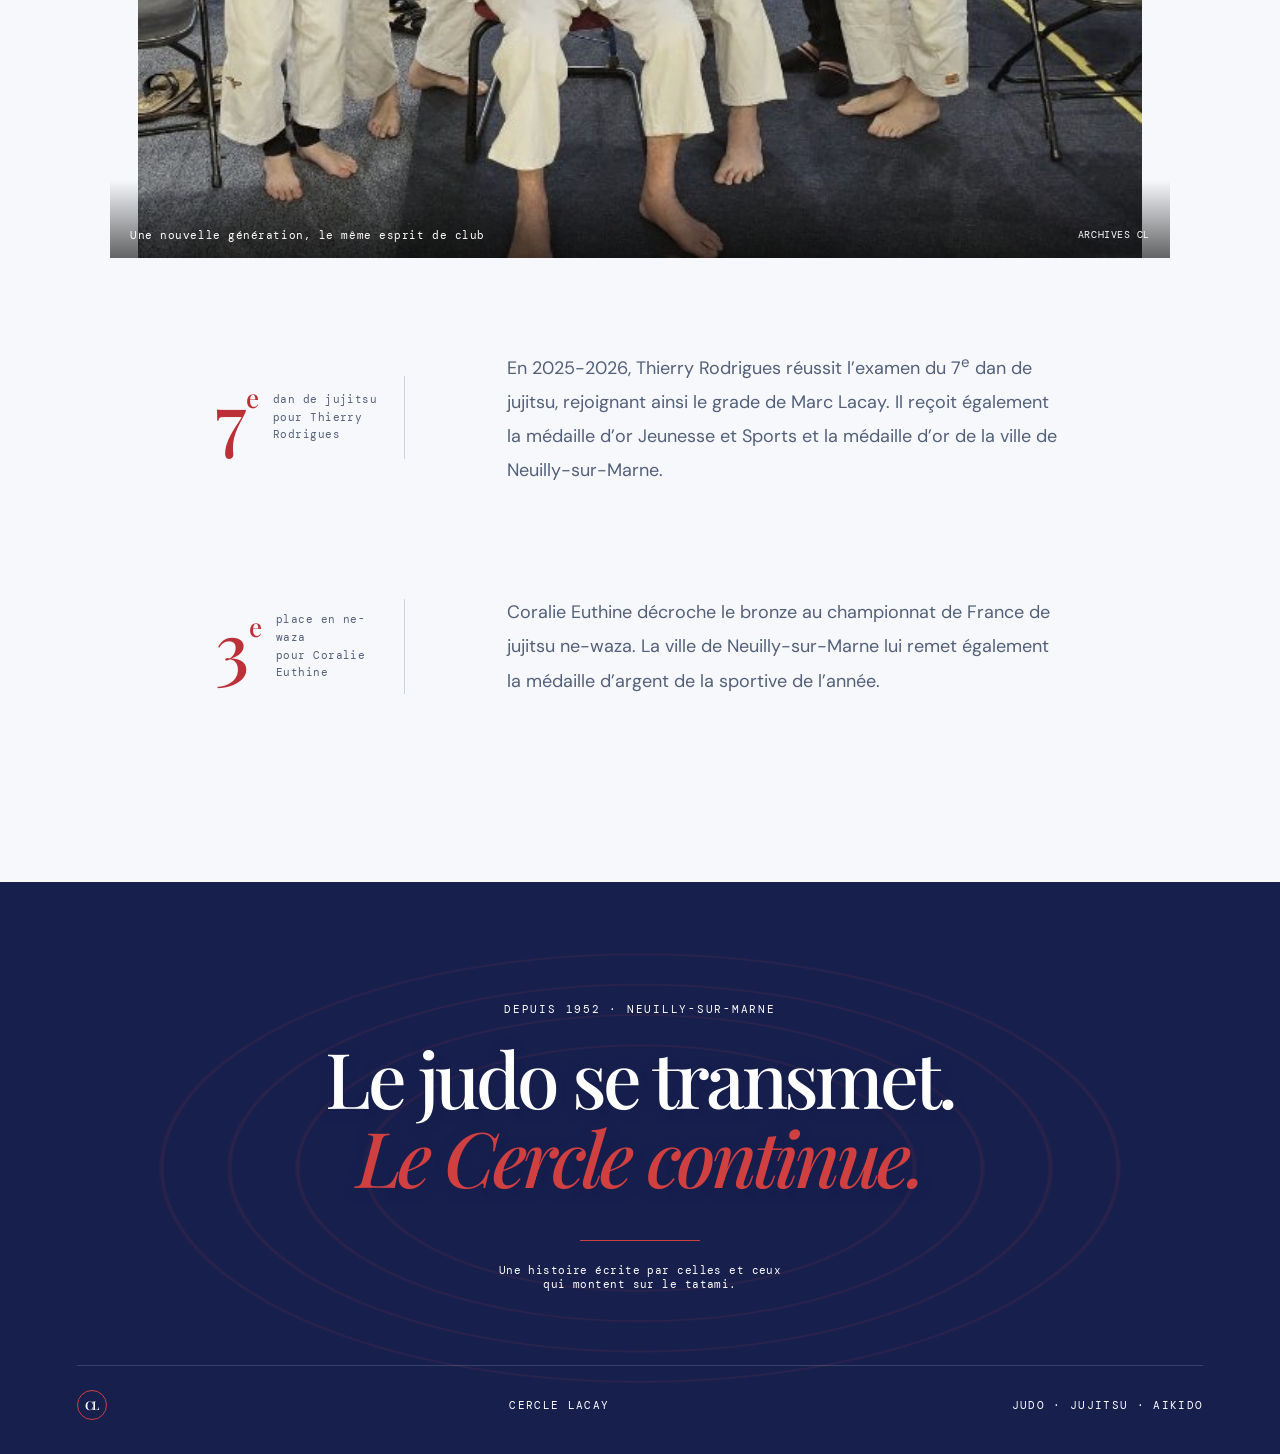
==== commit 30b9a3a2: "Update milestone entry for Michel Franceschi" ====
--- a/index.html
+++ b/index.html
@@ -151,7 +151,7 @@
       <div class="milestones">
         <article class="milestone reveal"><span class="milestone-year">1957</span><div><h3>Marc Lacay, arbitre international</h3><p>Il participe au stage de Sarrebruck et reçoit le premier Oscar du judo, qui salue son engagement dans l’enseignement et l’arbitrage.</p></div></article>
         <article class="milestone reveal"><span class="milestone-year">1959</span><div><h3>Le premier doublé de Lionel Grossain</h3><p>Lionel Grossain devient champion de France et champion d’Europe des 1<sup>ers</sup> dan à Vienne.</p></div></article>
-        <article class="milestone reveal"><span class="milestone-year">1960</span><div><h3>Les titres de Michel Franceschi</h3><p>Il devient à son tour champion de France et champion d’Europe des 1<sup>ers</sup> dan à Amsterdam. Lionel Grossain est vice-champion de France toutes catégories et médaillé d’argent au championnat d’Europe par équipes.</p></div></article>
+        <article class="milestone reveal"><span class="milestone-year">1960</span><div><h3>Les titres de Michel Franceschi et Lionel Grossain</h3><p>Il devient à son tour champion de France et champion d’Europe des 1<sup>ers</sup> dan à Amsterdam. Lionel Grossain est vice-champion de France toutes catégories et médaillé d’argent au championnat d’Europe par équipes.</p></div></article>
         <article class="milestone reveal"><span class="milestone-year">1961</span><div><h3>Lionel Grossain, champion de France</h3><p>Il remporte le titre national des moins de 80 kg et la médaille d’argent au championnat d’Europe des 2<sup>es</sup> dan.</p></div></article>
         <article class="milestone reveal"><span class="milestone-year">1962</span><div><h3>Un nouveau doublé France–Europe</h3><p>Lionel Grossain devient champion de France et champion d’Europe des moins de 80 kg. Il est également vice-champion de France toutes catégories.</p></div></article>
         <article class="milestone reveal"><span class="milestone-year">1964</span><div><h3>Des titres aux Jeux olympiques</h3><p>Il remporte les championnats de France et d’Europe en catégorie professionnelle, puis représente la France aux Jeux olympiques de Tokyo, où il termine à la cinquième place.</p></div></article>
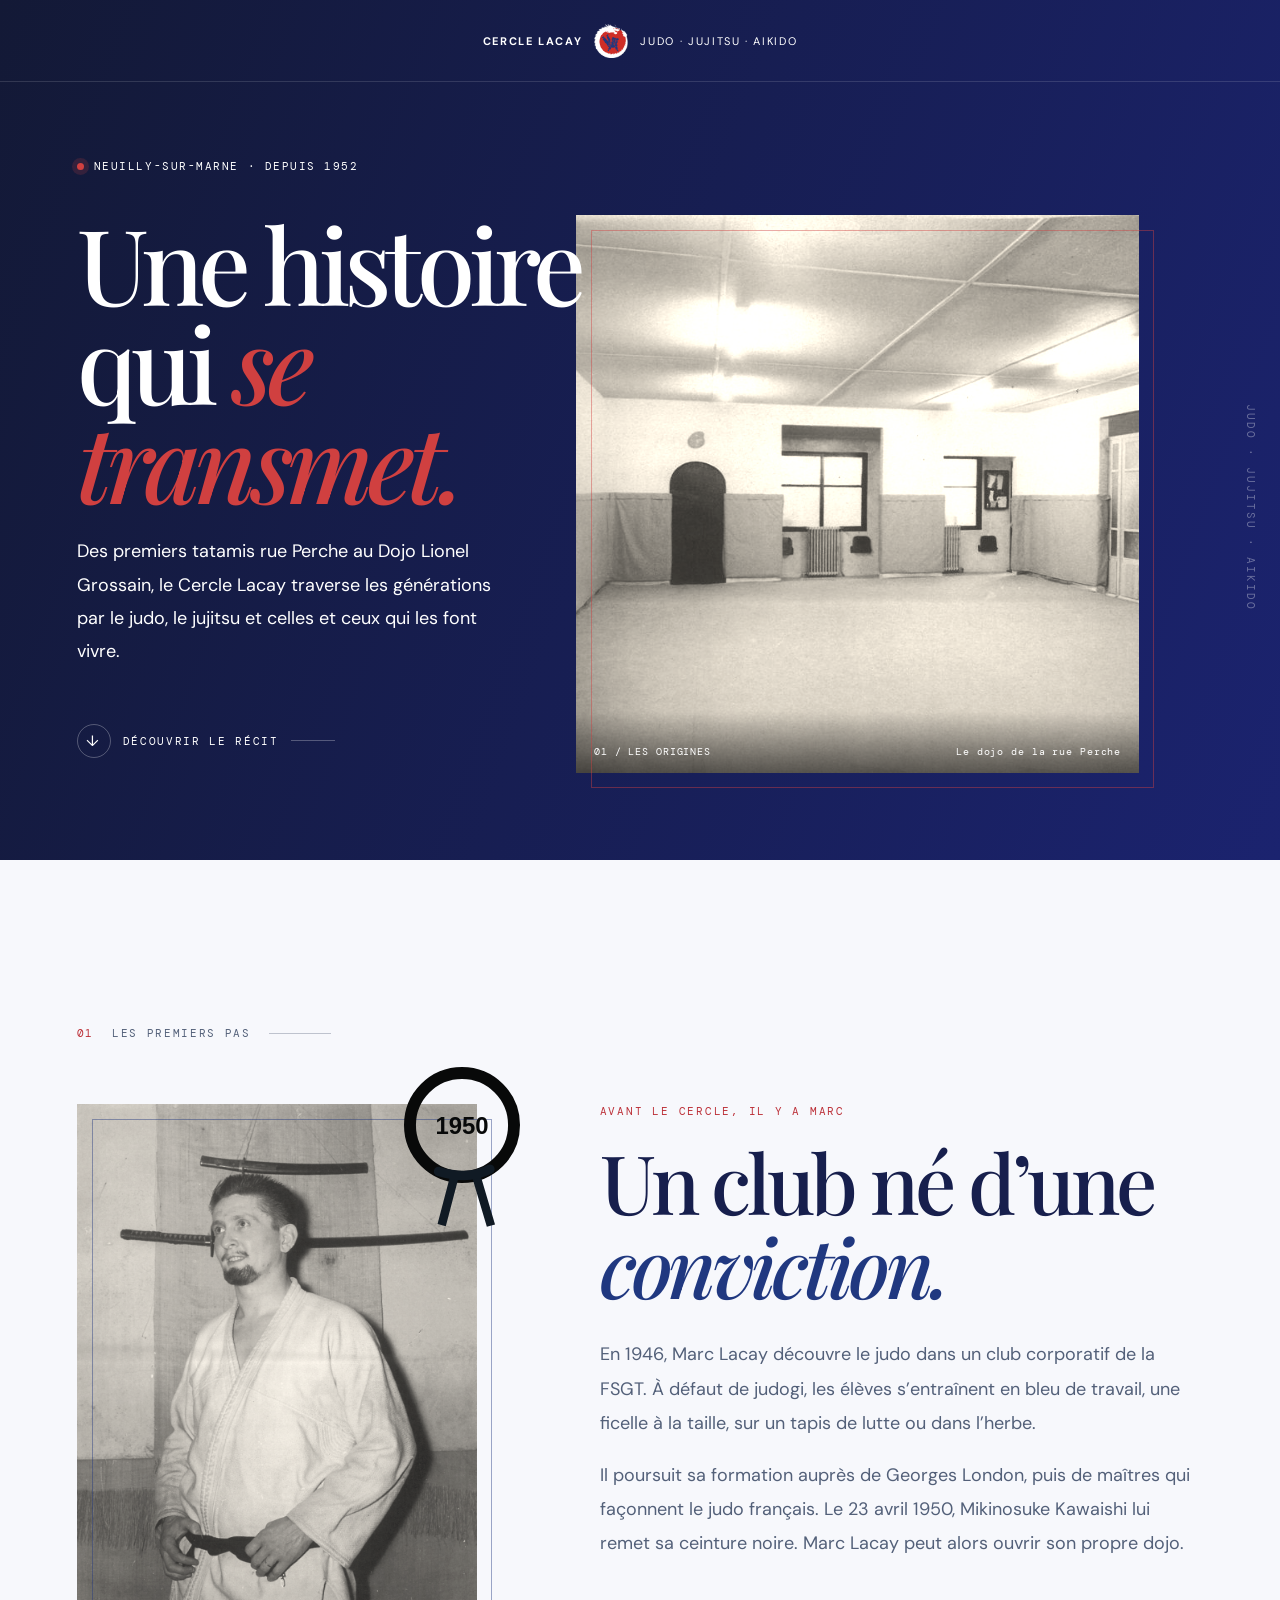
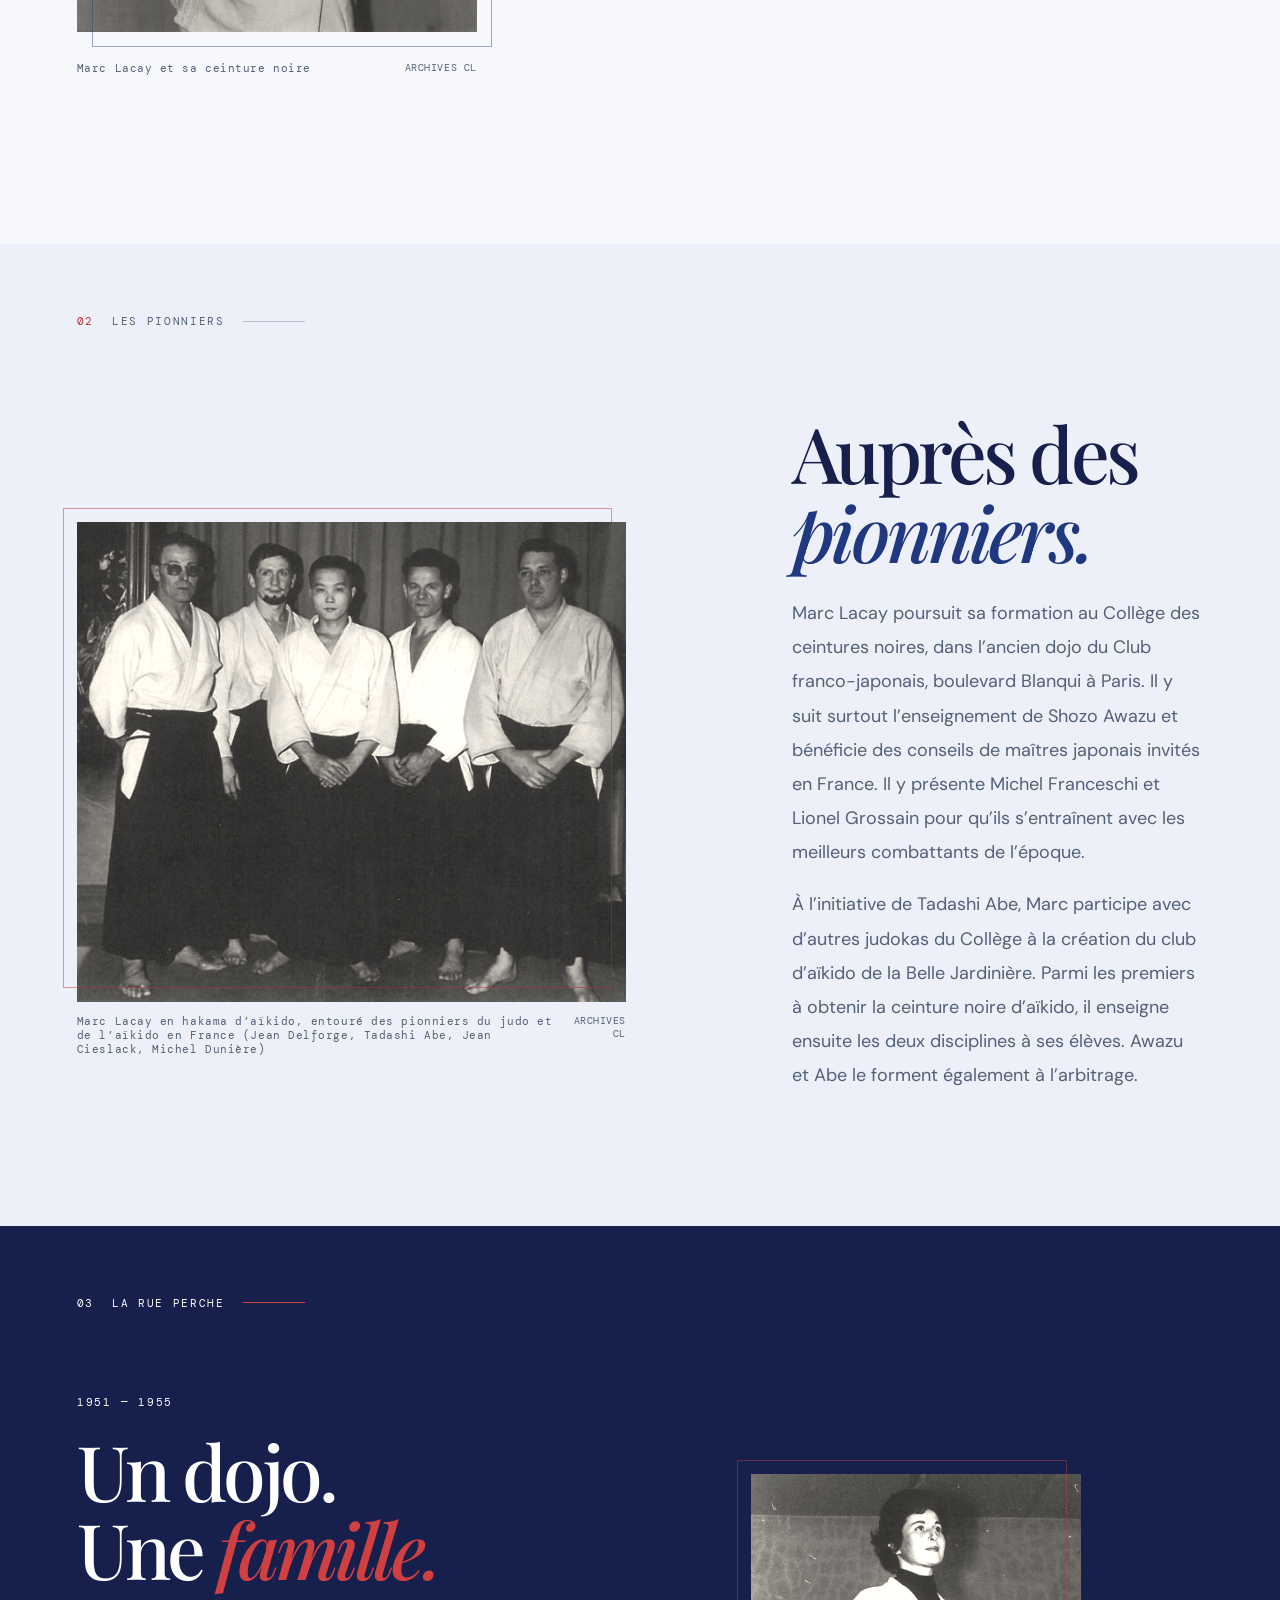
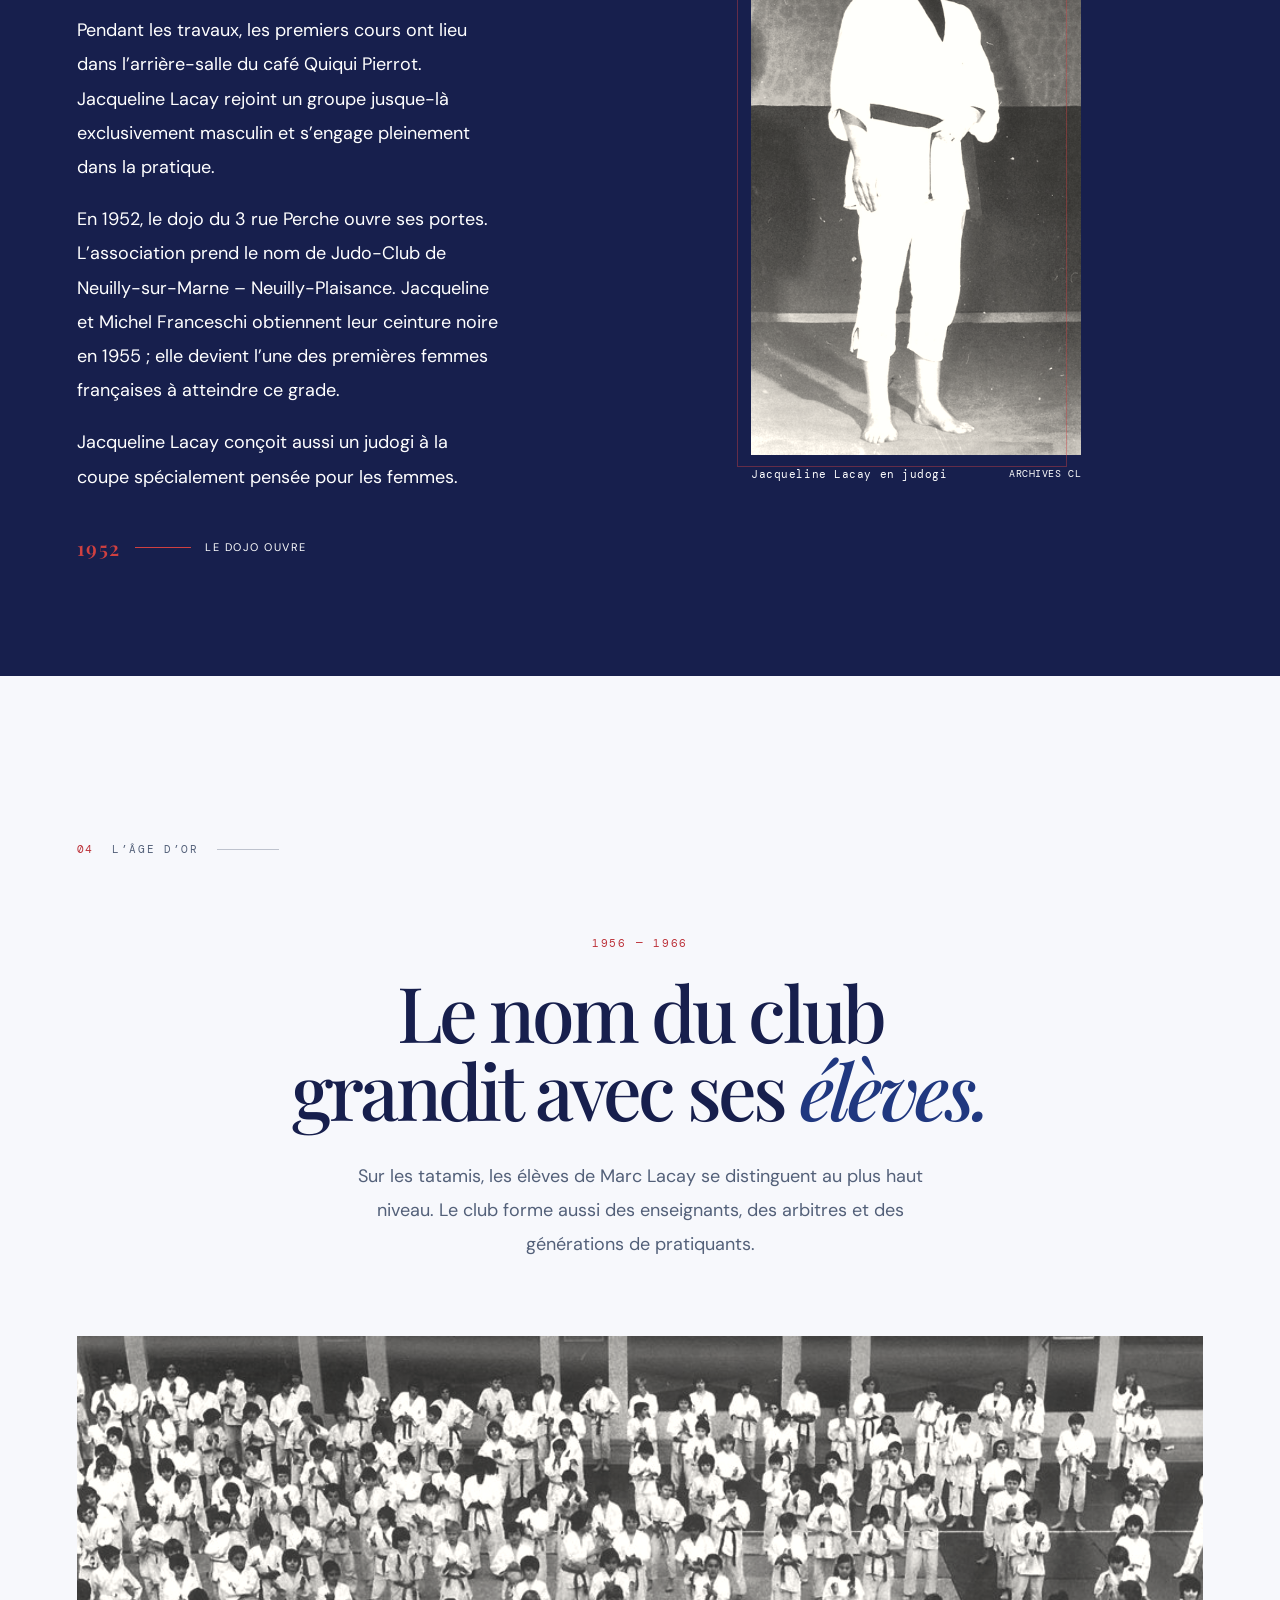
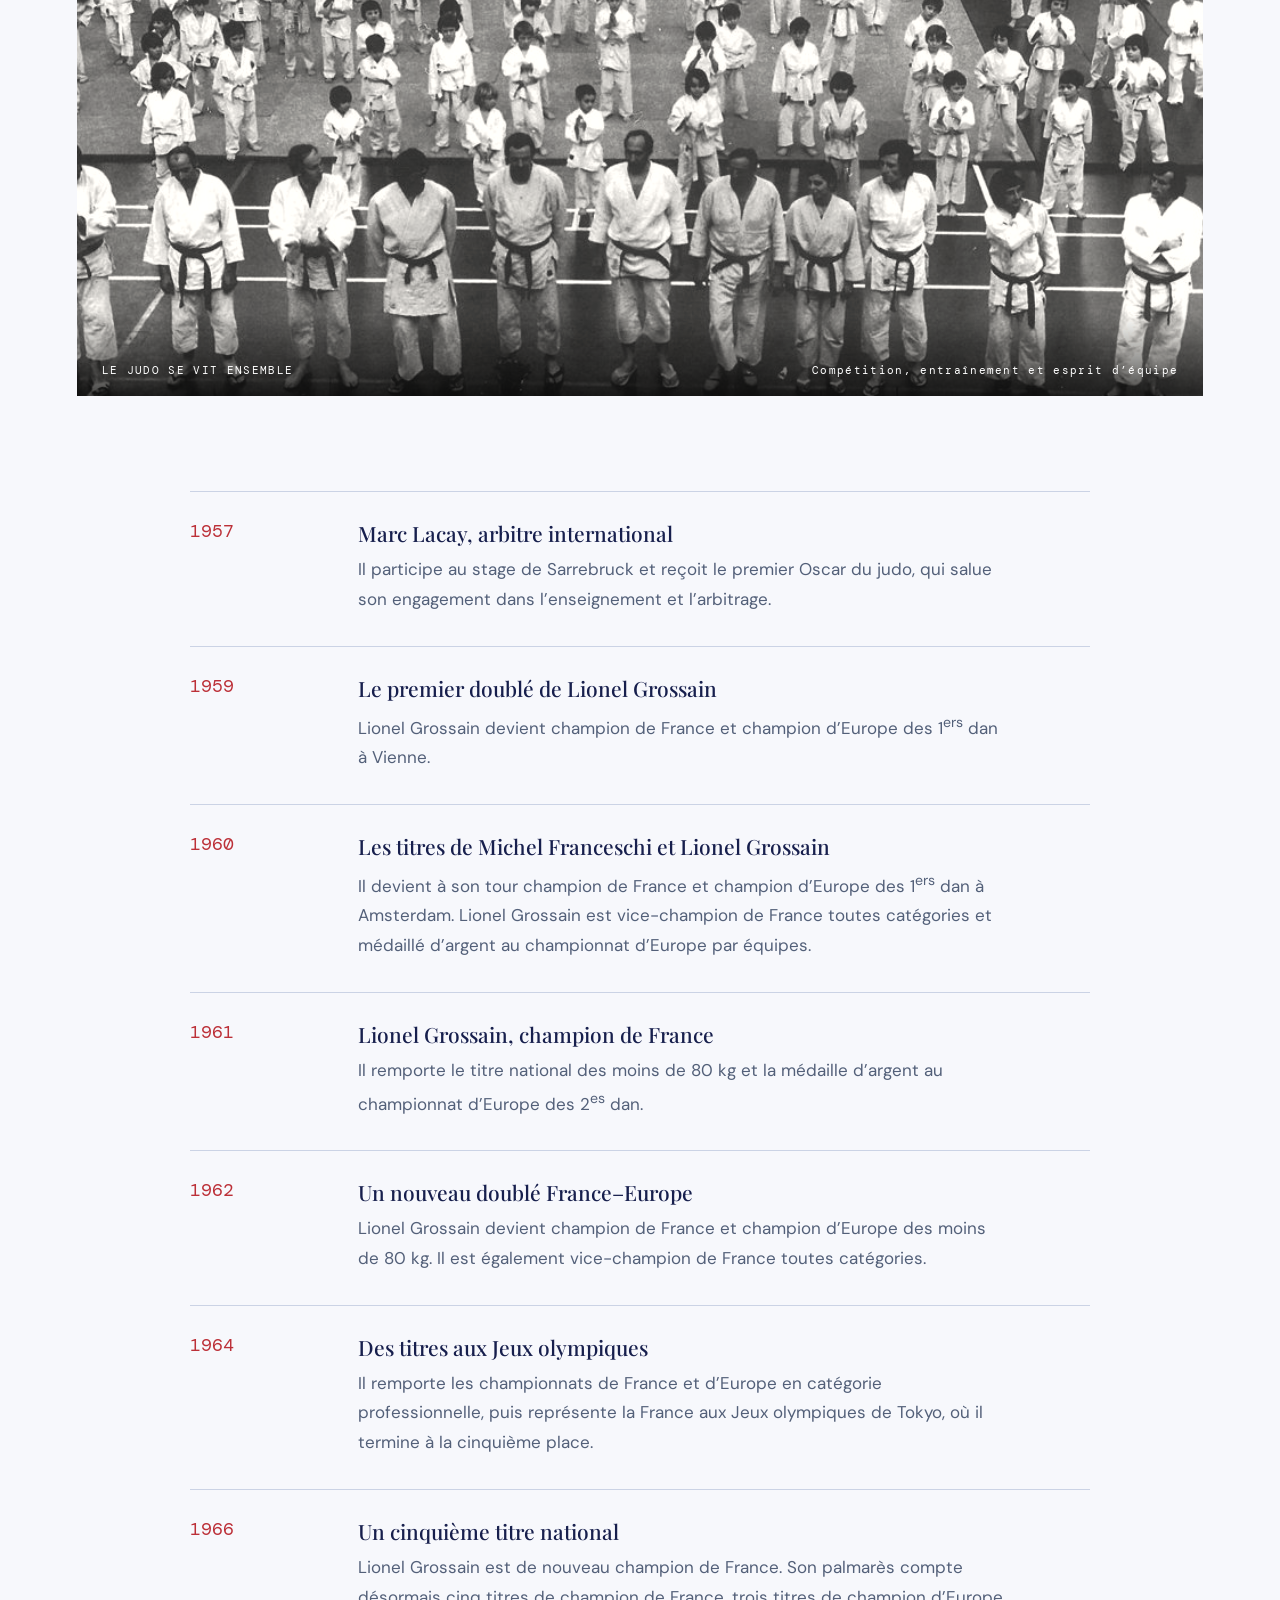
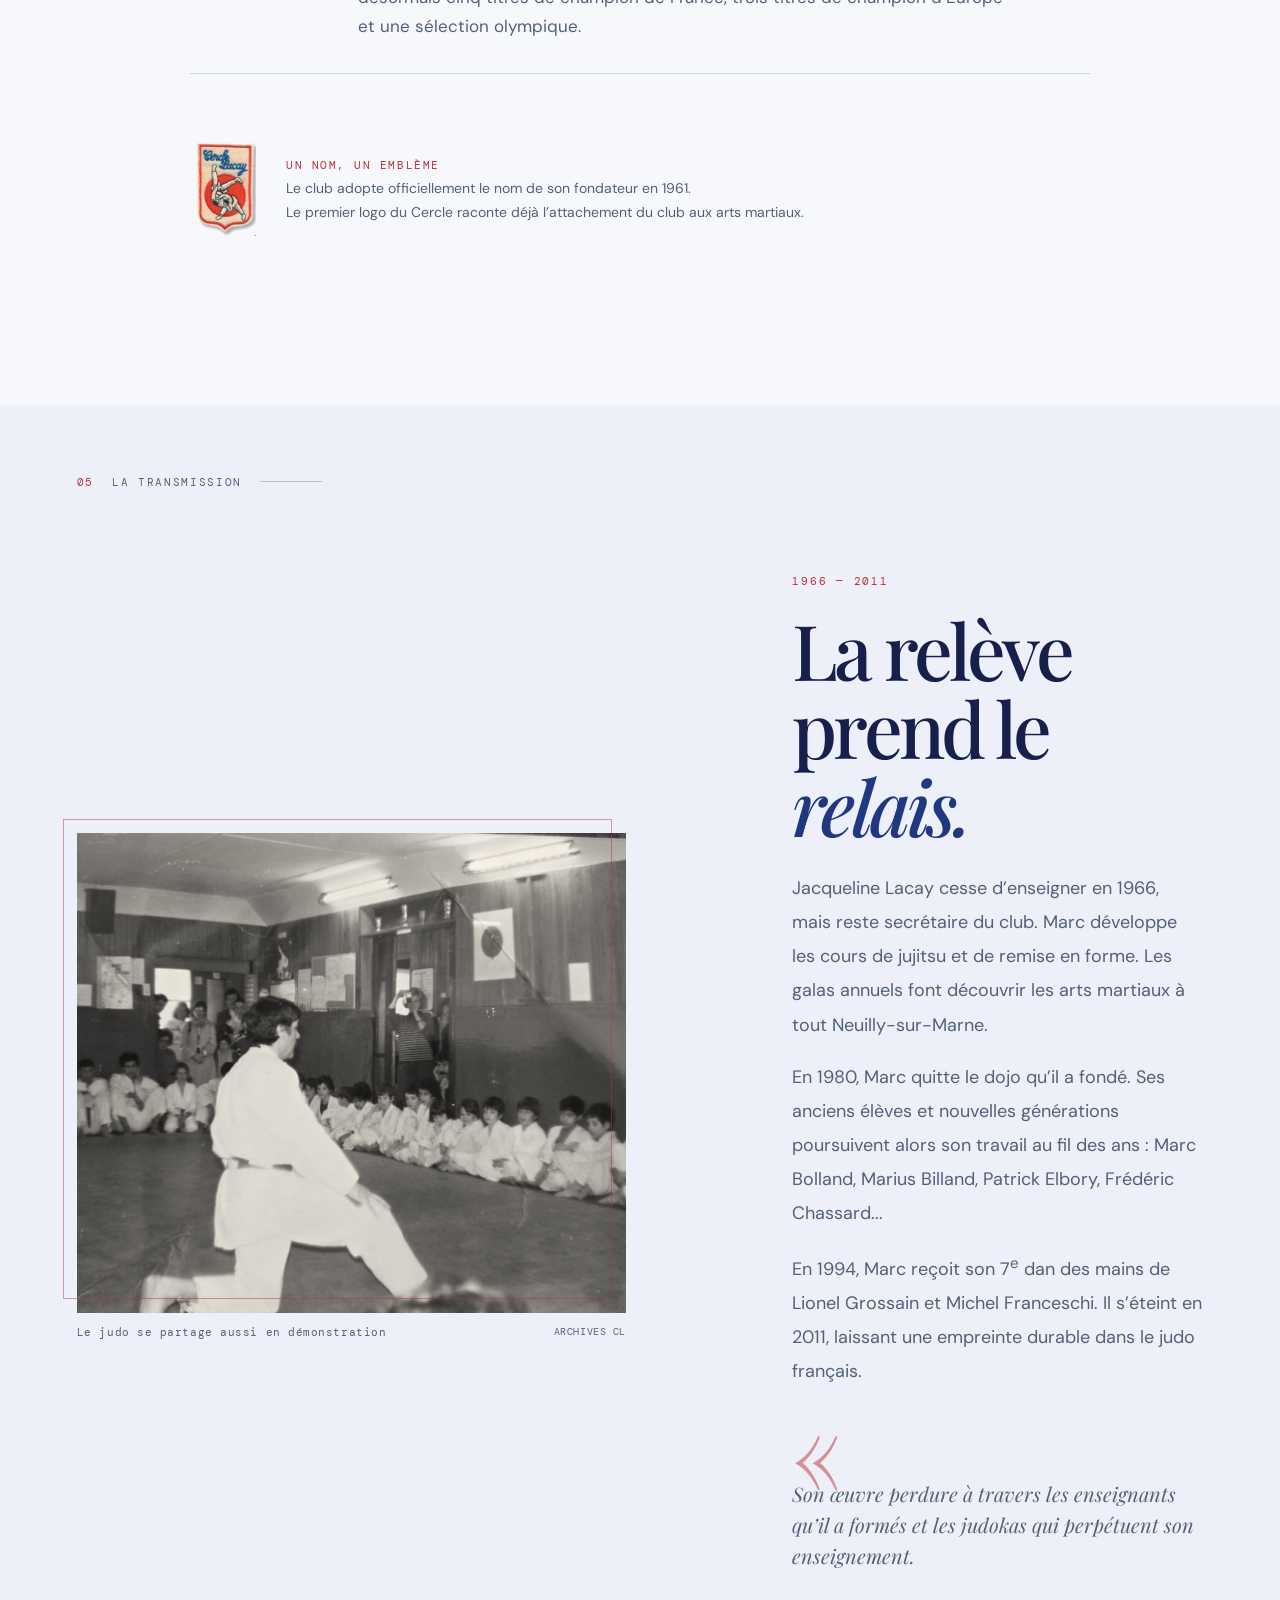
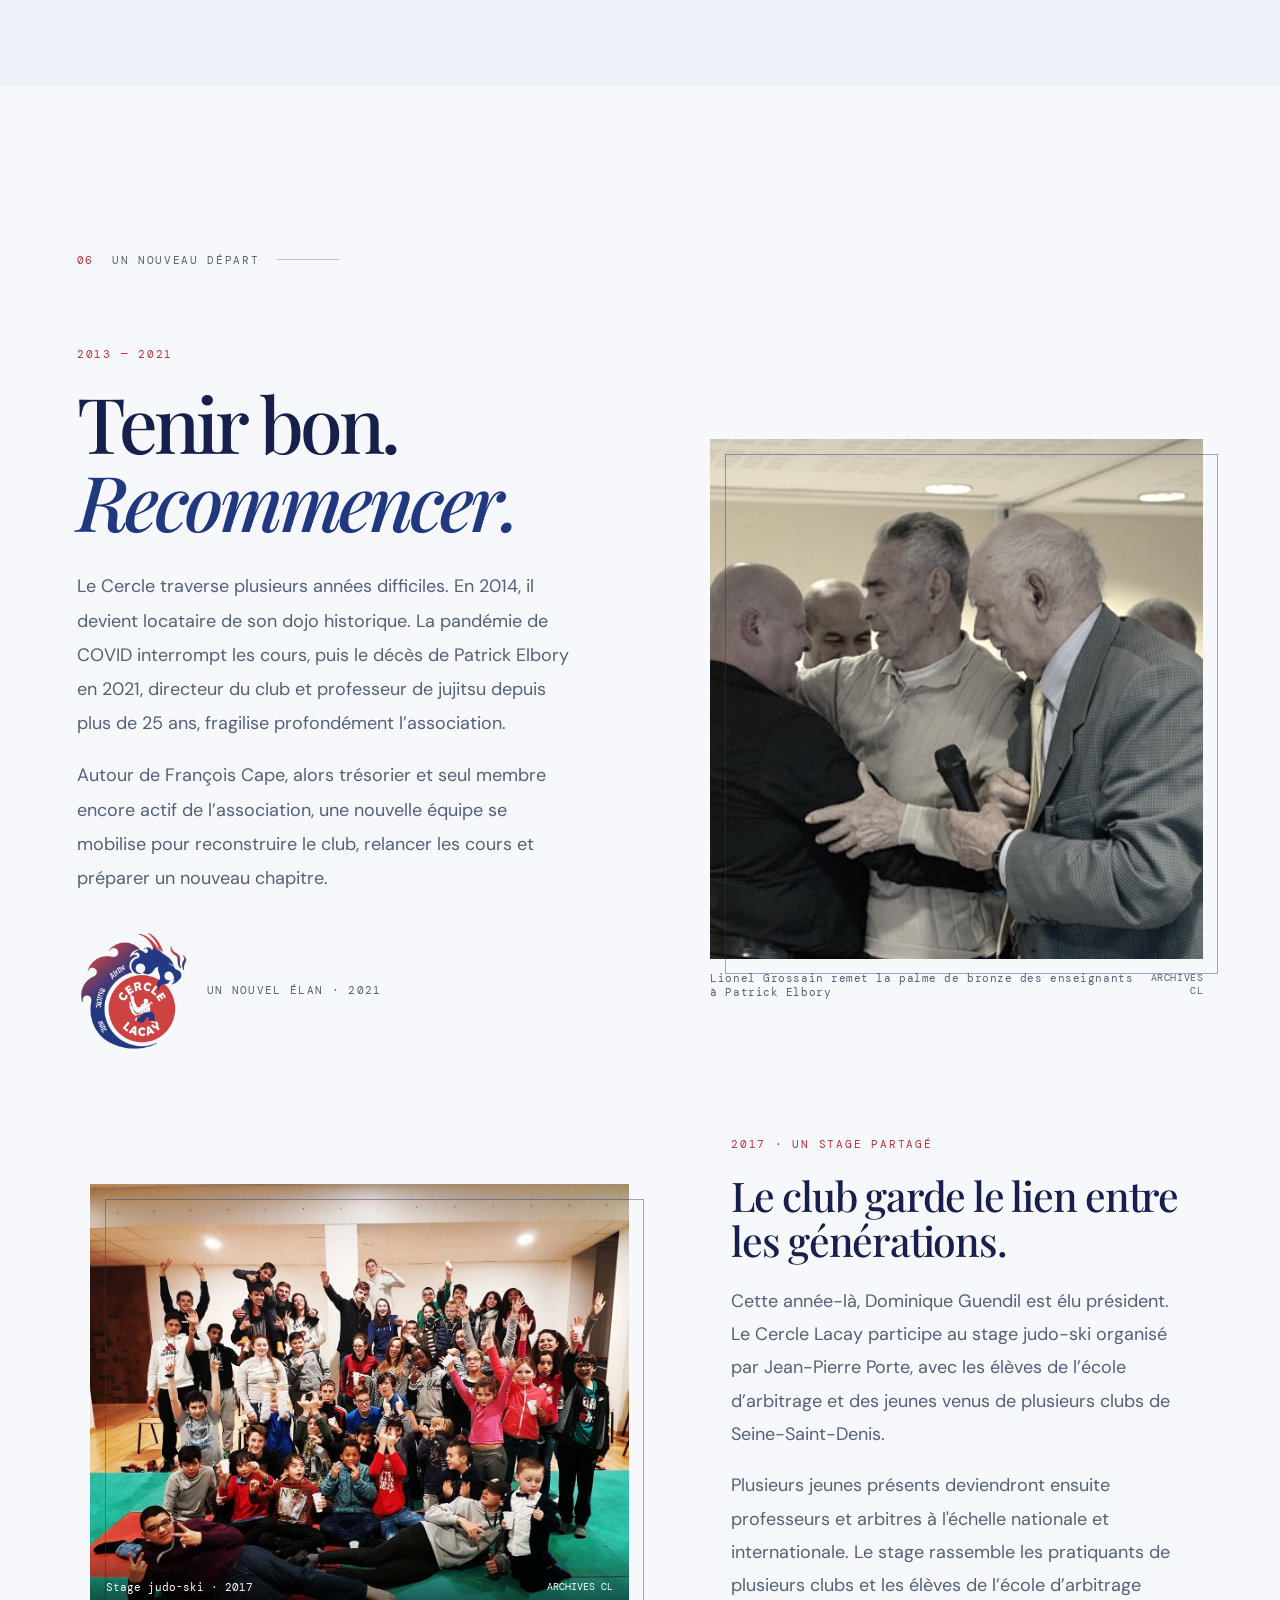
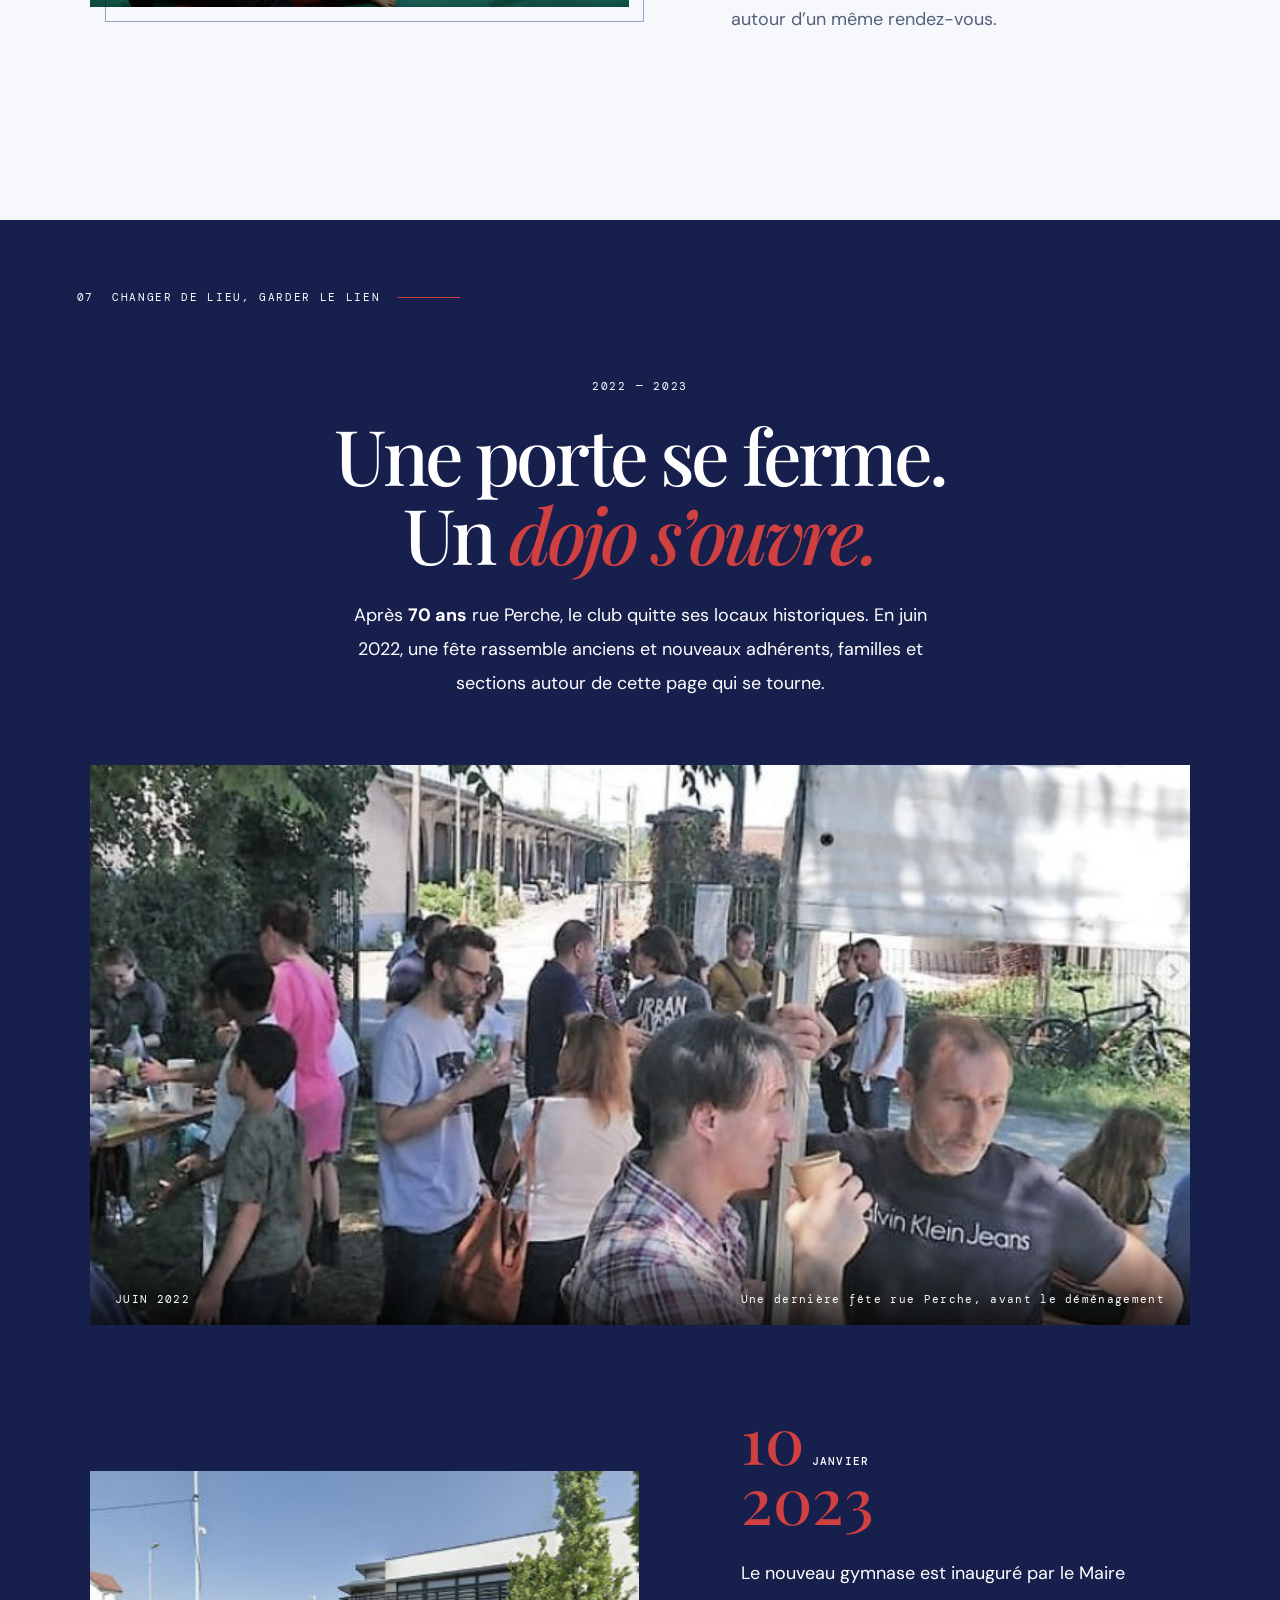
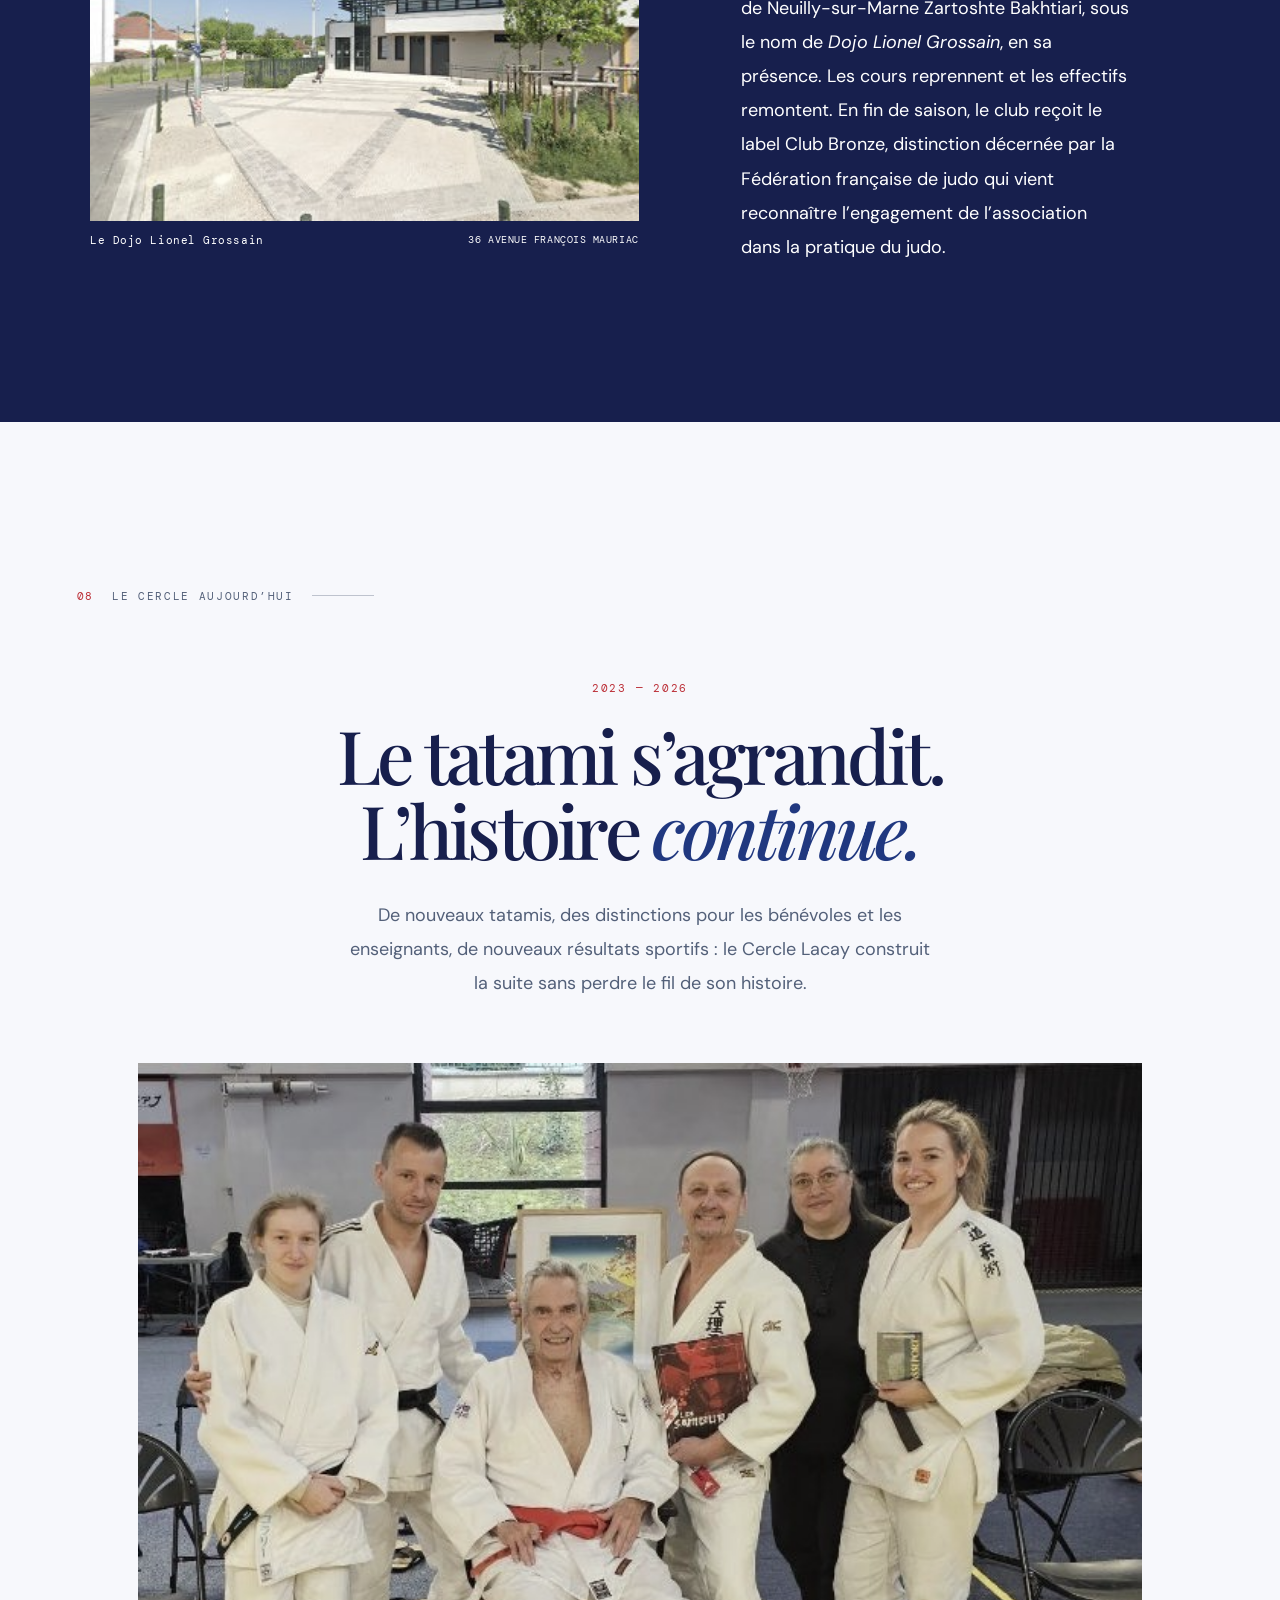
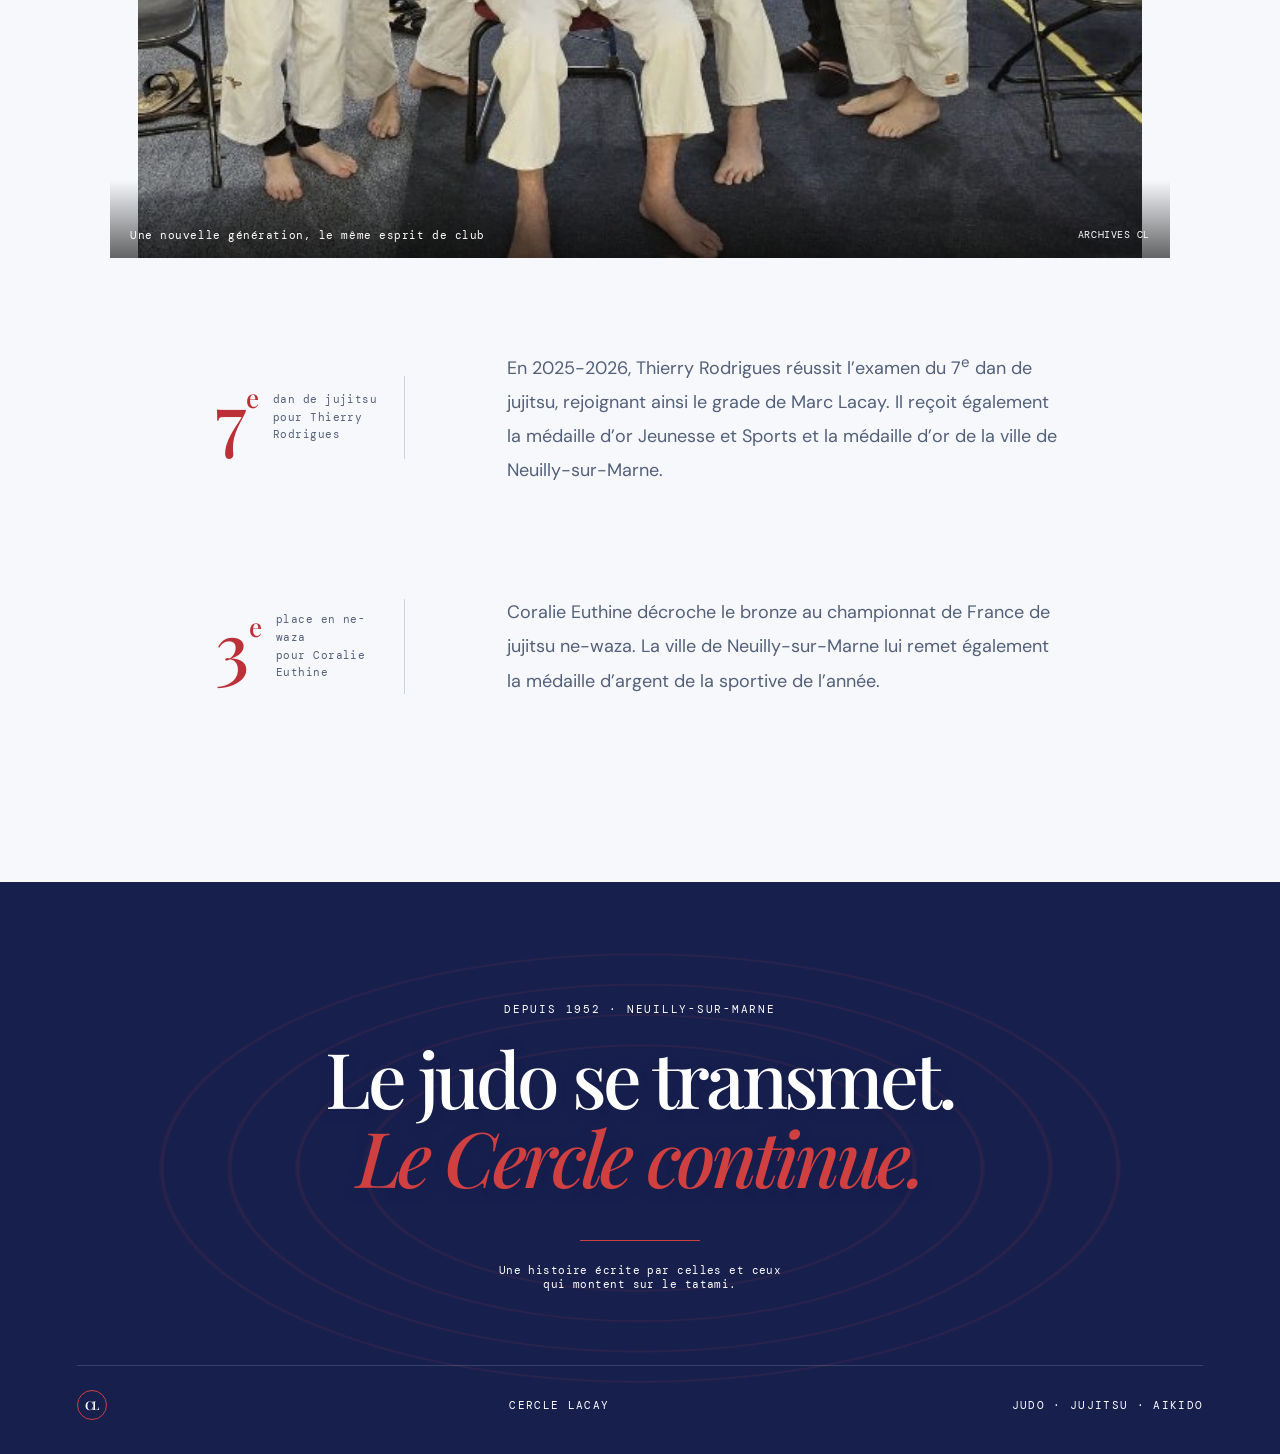
==== commit 3b1dcfd9: "Update index.html" ====
--- a/index.html
+++ b/index.html
@@ -157,7 +157,7 @@
         <article class="milestone reveal"><span class="milestone-year">1964</span><div><h3>Des titres aux Jeux olympiques</h3><p>Il remporte les championnats de France et d’Europe en catégorie professionnelle, puis représente la France aux Jeux olympiques de Tokyo, où il termine à la cinquième place.</p></div></article>
         <article class="milestone reveal"><span class="milestone-year">1966</span><div><h3>Un cinquième titre national</h3><p>Lionel Grossain est de nouveau champion de France. Son palmarès compte désormais cinq titres de champion de France, trois titres de champion d’Europe et une sélection olympique.</p></div></article>
       </div>
-      <div class="emblem-row reveal"><img src="assets/premier-embleme.jpg" alt="Premier emblème du Cercle Lacay" loading="lazy"><p><span>UN NOM, UN EMBLÈME</span><br>Le club adopte officiellement le nom de son fondateur en 1961. Le premier logo du Cercle raconte déjà l’attachement du club aux arts martiaux.</p></div>
+      <div class="emblem-row reveal"><img src="assets/premier-embleme.jpg" alt="Premier emblème du Cercle Lacay" loading="lazy"><p><span>UN NOM, UN EMBLÈME</span><br>Le club adopte officiellement le nom de son fondateur en 1961. <br>Le premier logo du Cercle raconte déjà l’attachement du club aux arts martiaux.</p></div>
     </section>
 
     <section class="chapter chapter-warm">
